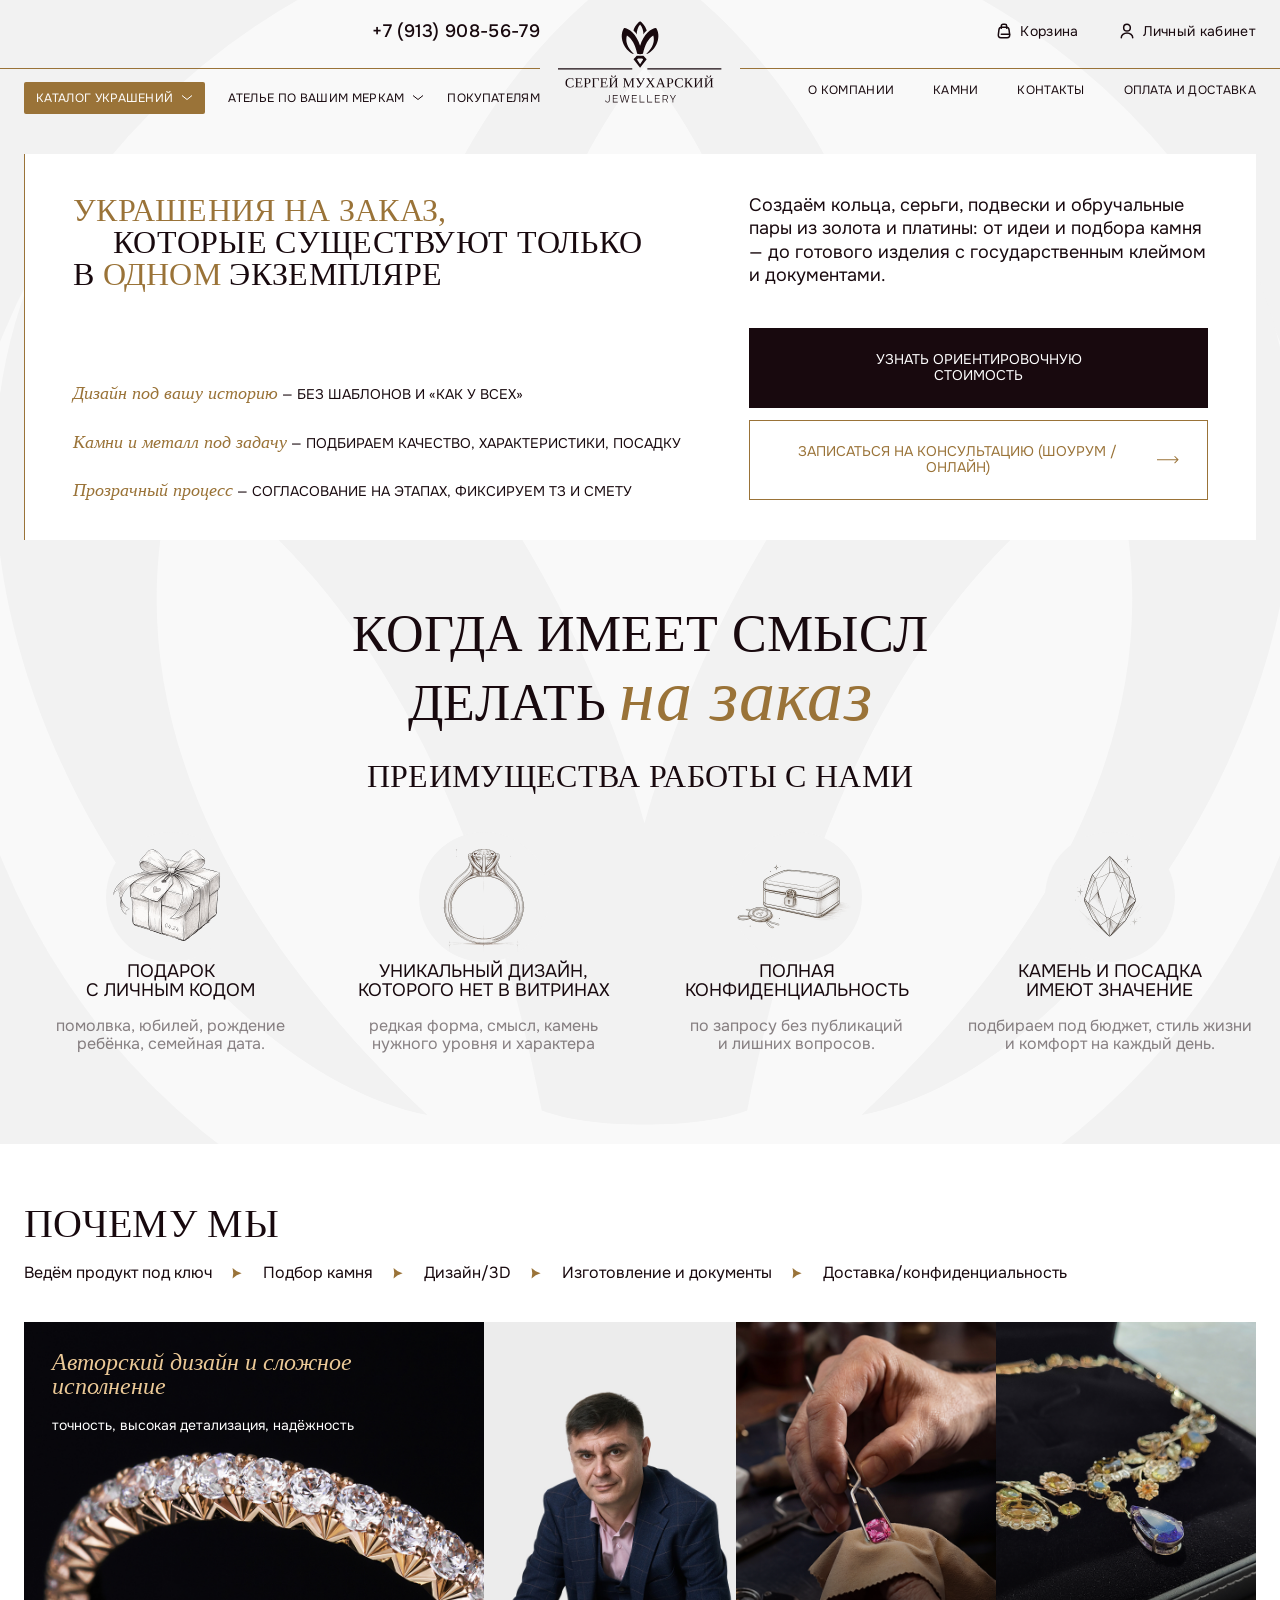
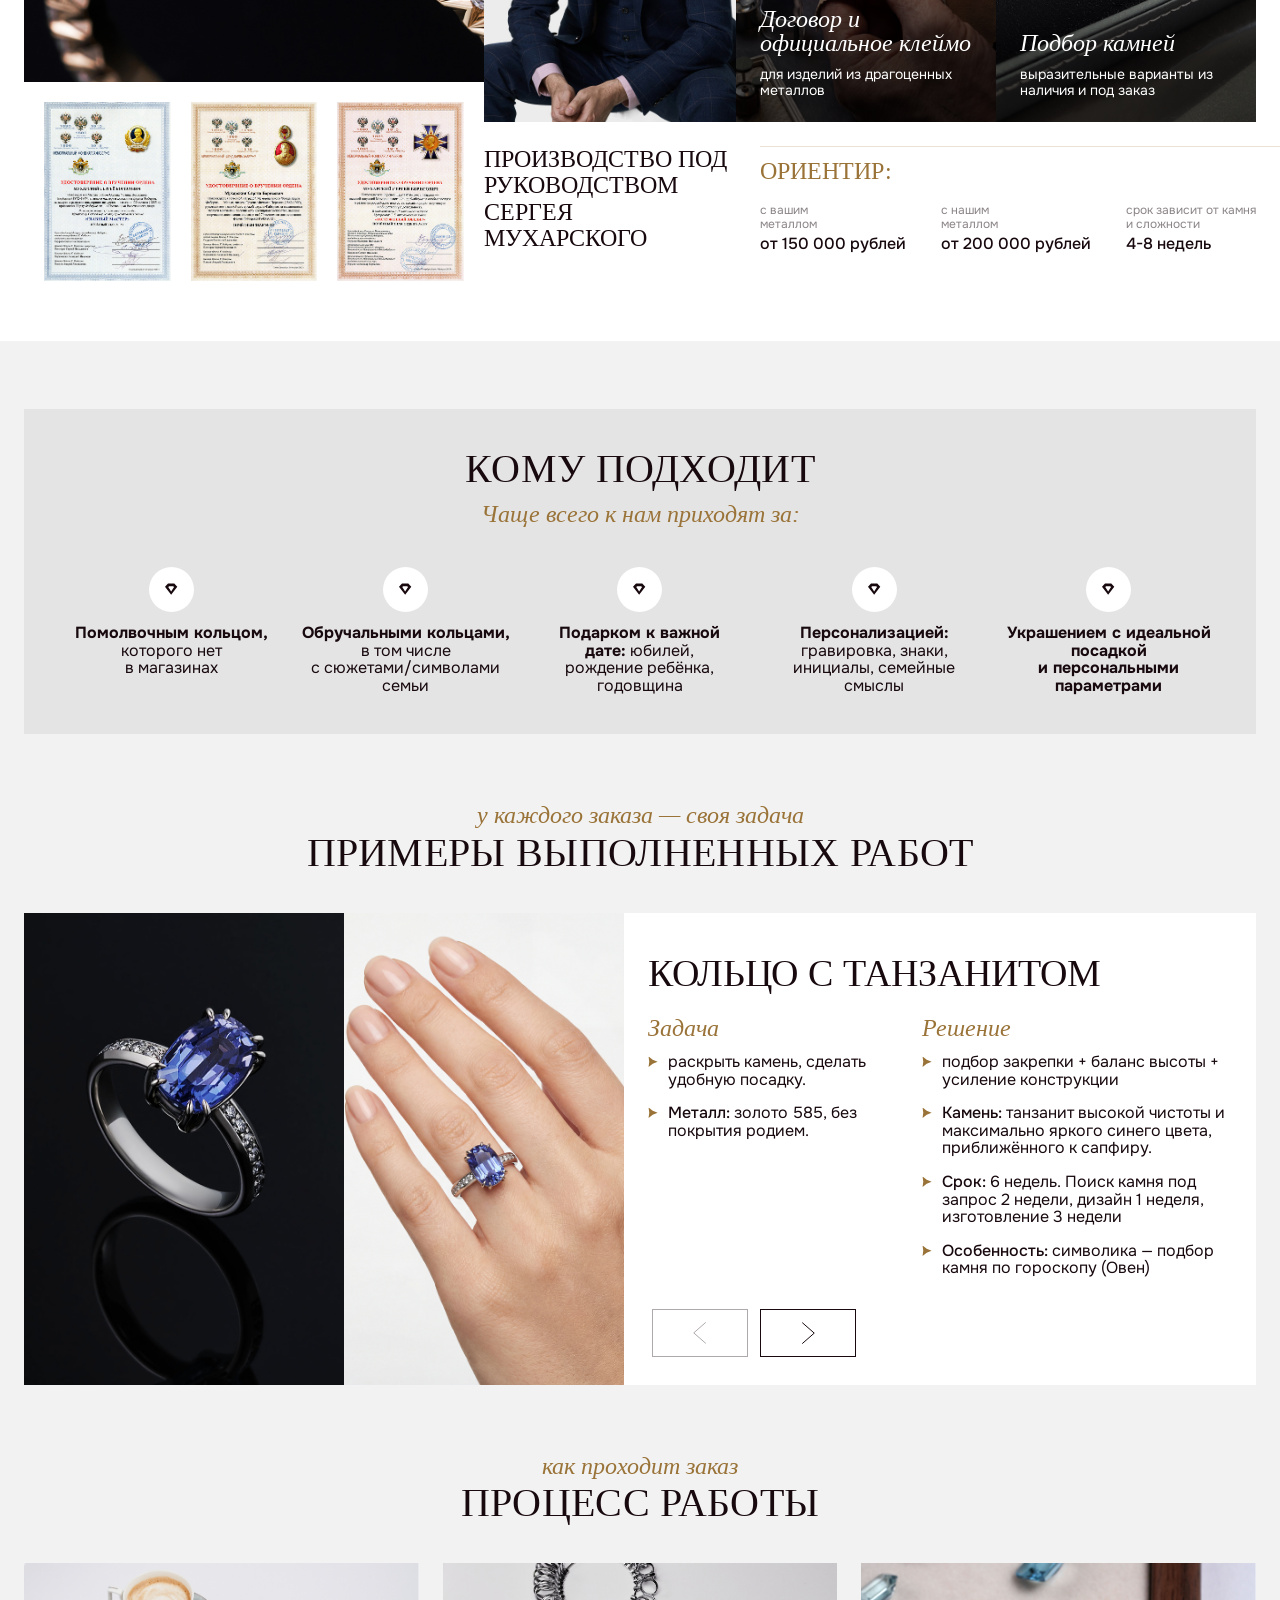
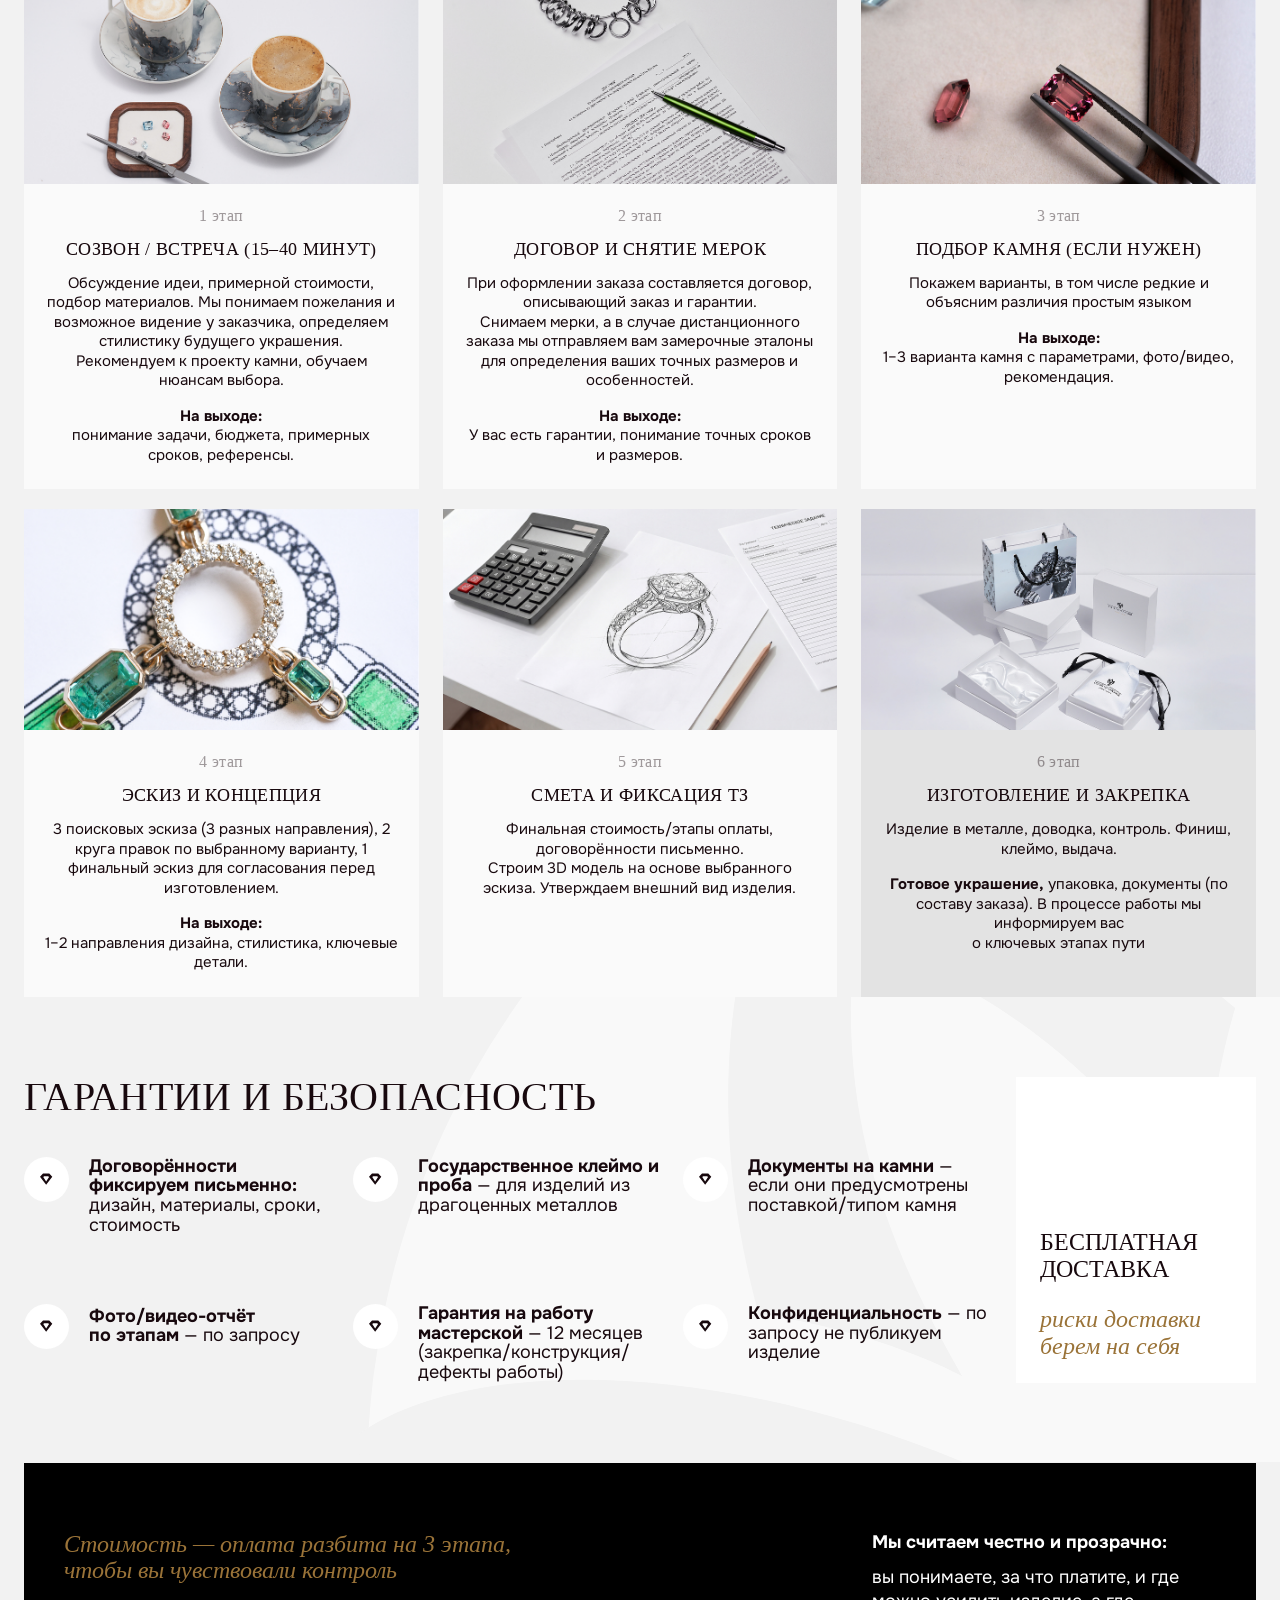
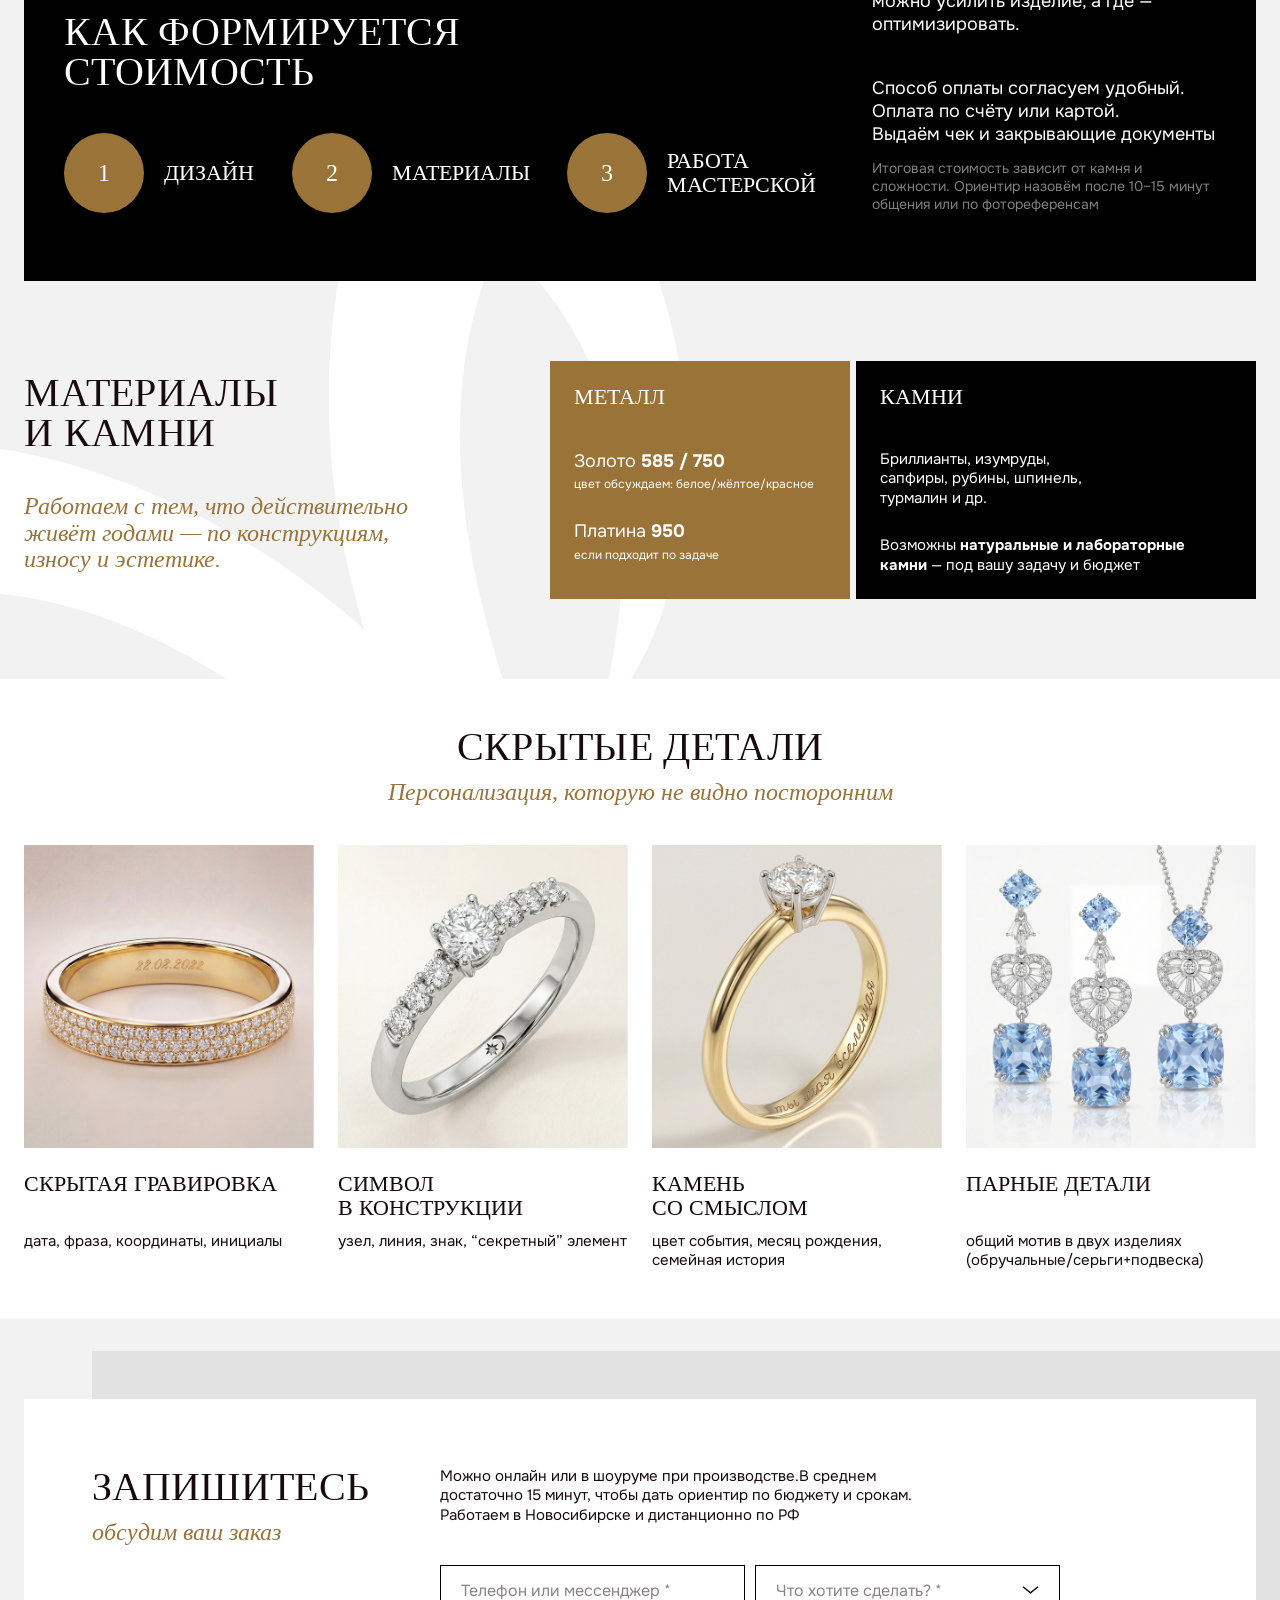
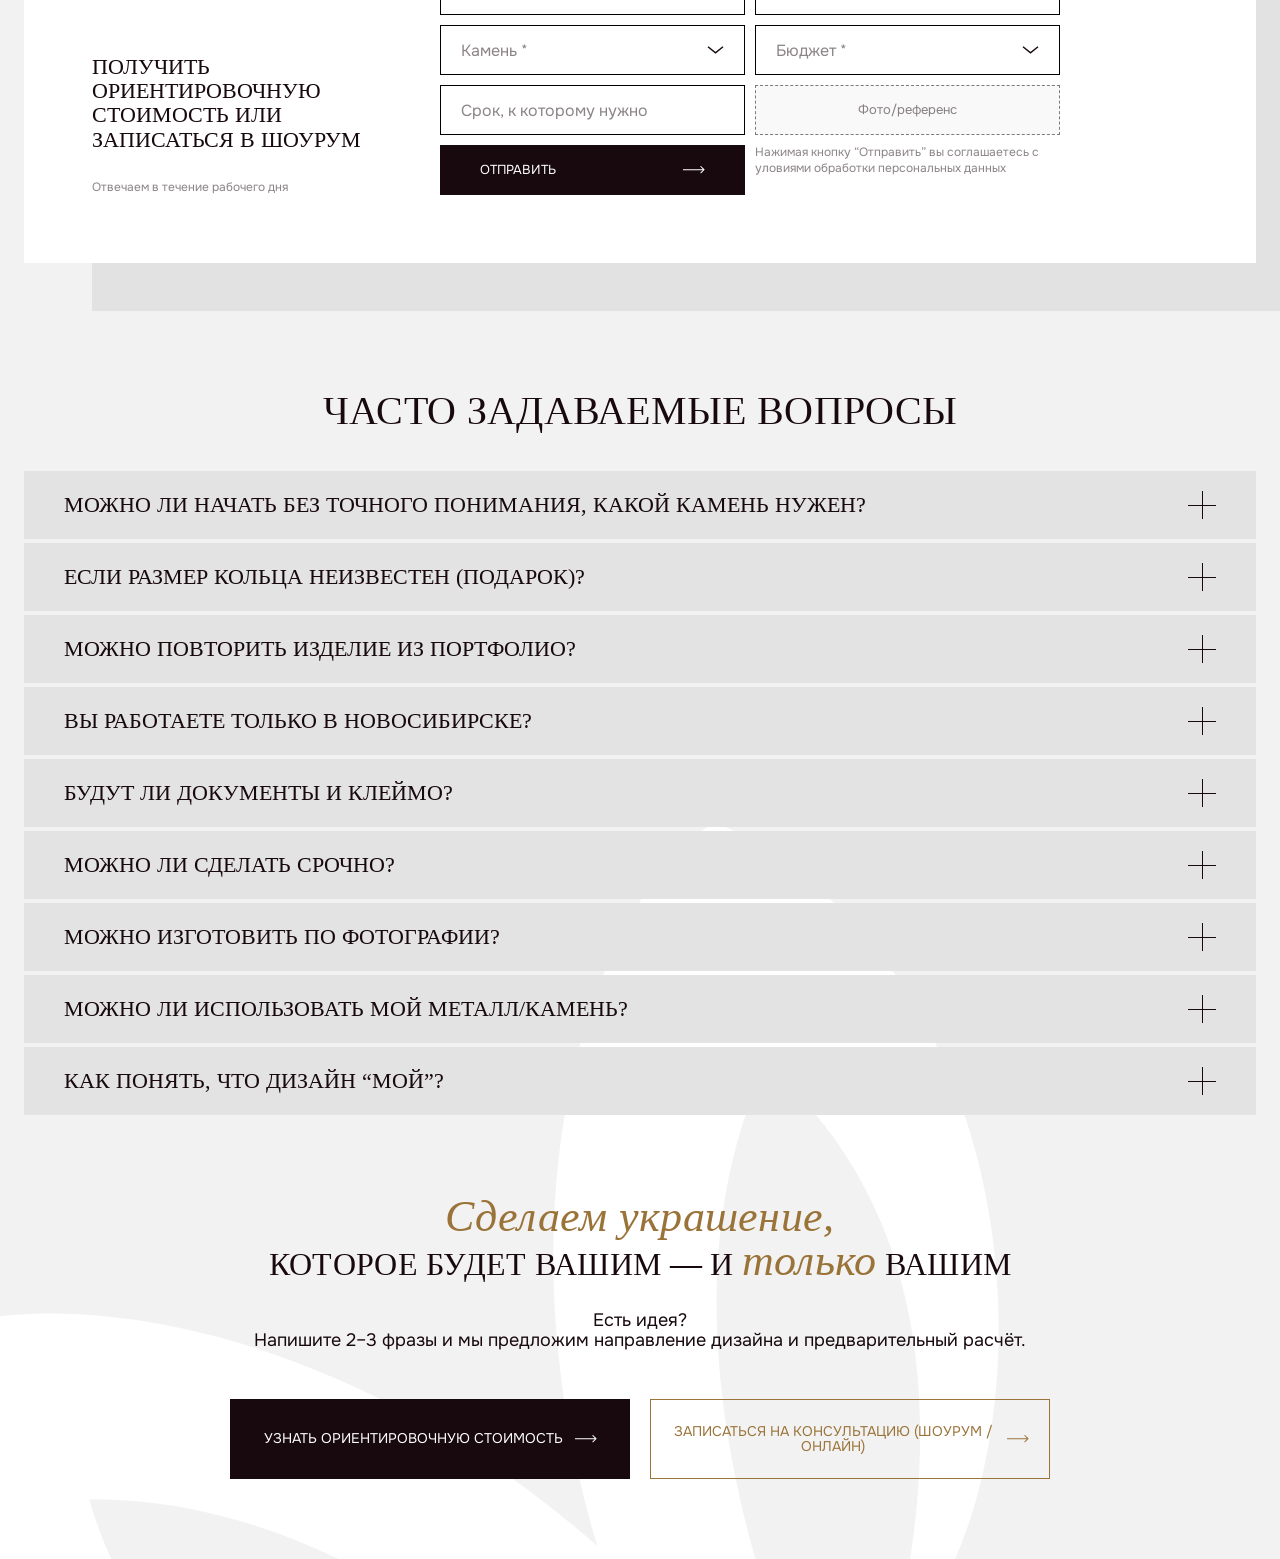
==== index.html @ 1424c270 "Initial commit" ====
<!DOCTYPE html>
<html lang="ru">
	<head>
		<meta http-equiv="Content-Type" content="text/html; charset=utf-8">

		<!-- Adapting the page for mobile devices -->
		<meta name="viewport" content="width=device-width, initial-scale=1, maximum-scale=1">

		<!-- Prohibition of phone number recognition -->
		<meta name="format-detection" content="telephone=no">
		<meta name="SKYPE_TOOLBAR" content ="SKYPE_TOOLBAR_PARSER_COMPATIBLE">

		<!-- Page title -->
		<title>Заголовок страницы</title>

		<!-- Meta description -->
		<meta name="description" content="">

		<!-- Meta Keywords -->
		<meta name="keywords" content="">

		<!-- Changing the color of the mobile browser panel -->
		<meta name="msapplication-TileColor" content="#18090E">
		<meta name="theme-color" content="#18090E">

		<!-- Connecting style files -->
		<link rel="stylesheet" href="css/reset.css">
		<link rel="stylesheet" href="css/swiper-bundle.min.css">
		<link rel="stylesheet" href="css/swiper.css">
		<link rel="stylesheet" href="css/styles.css">
		<link rel="stylesheet" href="css/fonts.css">

		<link rel="stylesheet" href="css/response_1439.css" media="print, (max-width: 1439px)">
		<link rel="stylesheet" href="css/response_1279.css" media="print, (max-width: 1279px)">
		<link rel="stylesheet" href="css/response_1023.css" media="print, (max-width: 1023px)">
		<link rel="stylesheet" href="css/response_767.css" media="print, (max-width: 767px)">
		<link rel="stylesheet" href="css/response_479.css" media="(max-width: 479px)">
	</head>

	<body>
		<div class="wrap">
			<div class="main">
				<header>
					<div class="logo">
						<img src="images/logo.svg" alt="">
					</div>


					<div class="top">
						<div class="cont">
							<div class="col">
								<div class="phone">
									<a href="tel:+7 (913) 908-56-79">+7 (913) 908-56-79</a>
								</div>
							</div>

							<div class="col">
								<div class="cart">
									<a href="/">
										<svg class="icon"><use xlink:href="images/sprite.svg#ic_cart"></use></svg>

										<span>Корзина</span>
									</a>
								</div>

								<div class="account">
									<a href="/">
										<svg class="icon"><use xlink:href="images/sprite.svg#ic_user"></use></svg>

										<span>Личный кабинет</span>
									</a>
								</div>
							</div>
						</div>
					</div>

					<div class="bottom">
						<div class="cont">
							<nav class="menu">
								<div class="col">
									<div class="item">
										<a href="/" class="mark sub_link">
											<span>Каталог украшений</span>

											<svg class="arr"><use xlink:href="images/sprite.svg#ic_arr_ver"></use></svg>
										</a>
									</div>

									<div class="item">
										<a href="/" class="sub_link">
											<span>Ателье по вашим меркам</span>

											<svg class="arr"><use xlink:href="images/sprite.svg#ic_arr_ver"></use></svg>
										</a>
									</div>

									<div class="item">
										<a href="/">
											<span>Покупателям</span>
										</a>
									</div>
								</div>

								<div class="col">
									<div class="item">
										<a href="/">
											<span>О компании</span>
										</a>
									</div>

									<div class="item">
										<a href="/">
											<span>Камни</span>
										</a>
									</div>

									<div class="item">
										<a href="/">
											<span>Контакты</span>
										</a>
									</div>

									<div class="item">
										<a href="/">
											<span>Оплата и доставка</span>
										</a>
									</div>
								</div>
							</nav>
						</div>
					</div>
				</header>


				<section class="mob_header">
					<div class="cont">
						<div class="logo">
							<img src="images/logo.svg" alt="">
						</div>

						<div class="phone">
							<a href="tel:+7 (913) 908-56-79">+7 (913) 908-56-79</a>
						</div>

						<div class="cart">
							<a href="/">
								<svg class="icon"><use xlink:href="images/sprite.svg#ic_cart"></use></svg>
							</a>
						</div>

						<div class="account">
							<a href="/">
								<svg class="icon"><use xlink:href="images/sprite.svg#ic_user"></use></svg>
							</a>
						</div>

						<button class="mob_menu_btn">
							<span></span>
						</button>
					</div>
				</section>


				<section class="first_section block s_m">
					<div class="cont">
						<div class="data">
							<div class="col">
								<div class="title">
									<span class="primary">Украшения на заказ,</span><br>
									<span>которые существуют только</span><br>
									в <span class="primary">одном</span> экземпляре
								</div>

								<div class="items">
									<div><span>Дизайн под вашу историю</span> — БЕЗ ШАБЛОНОВ И «КАК У ВСЕХ»</div>

									<div><span>Камни и металл под задачу</span> — ПОДБИРАЕМ КАЧЕСТВО, ХАРАКТЕРИСТИКИ, ПОСАДКУ</div>

									<div><span>Прозрачный процесс</span> — СОГЛАСОВАНИЕ НА ЭТАПАХ, ФИКСИРУЕМ ТЗ И СМЕТУ</div>
								</div>
							</div>

							<div class="col">
								<div class="desc">Создаём кольца, серьги, подвески и обручальные пары из золота и платины: от идеи и подбора камня — до готового изделия с государственным клеймом и документами.</div>

								<div class="btns">
									<button class="btn">УЗНАТЬ ОРИЕНТИРОВОЧНУЮ<br> СТОИМОСТЬ</button>

									<button class="btn outlined">
										<span>Записаться на консультацию (ШОУРУМ / ОНЛАЙН)</span>

										<svg class="icon"><use xlink:href="images/sprite.svg#ic_arrow_hor"></use></svg>
									</button>
								</div>
							</div>
						</div>
					</div>
				</section>


				<section class="when block">
					<div class="cont">
						<div class="block_head center">
							<div class="title big">Когда имеет смысл<br> делать <span>на заказ</span></div>

							<div class="title small">преимущества работы с нами</div>
						</div>

						<div class="grid_row">
							<div class="item">
								<picture class="image">
									<img src="images/tmp/when_image1.png" alt="" loading="lazy">
								</picture>

								<div class="name">ПОДАРОК<br> С ЛИЧНЫМ КОДОМ</div>

								<div class="desc">помолвка, юбилей, рождение ребёнка, семейная дата.</div>
							</div>

							<div class="item">
								<picture class="image">
									<img src="images/tmp/when_image2.png" alt="" loading="lazy">
								</picture>

								<div class="name">УНИКАЛЬНЫЙ ДИЗАЙН,<br> КОТОРОГО НЕТ В ВИТРИНАХ</div>

								<div class="desc">редкая форма, смысл, камень нужного уровня и характера</div>
							</div>

							<div class="item">
								<picture class="image">
									<img src="images/tmp/when_image3.png" alt="" loading="lazy">
								</picture>

								<div class="name">ПОЛНАЯ<br> КОНФИДЕНЦИАЛЬНОСТЬ</div>

								<div class="desc">по запросу без публикаций<br> и лишних вопросов.</div>
							</div>

							<div class="item">
								<picture class="image">
									<img src="images/tmp/when_image4.png" alt="" loading="lazy">
								</picture>

								<div class="name">КАМЕНЬ И ПОСАДКА<br> ИМЕЮТ ЗНАЧЕНИЕ</div>

								<div class="desc">подбираем под бюджет, стиль жизни и комфорт на каждый день.</div>
							</div>
						</div>
					</div>
				</section>


				<section class="why_we block s_m">
					<div class="cont">
						<div class="head">
							<div class="block_head">
								<div class="title">почему мы</div>
							</div>

							<div class="items">
								<div>Ведём продукт под ключ</div>

								<svg class="sep"><use xlink:href="images/sprite.svg#ic_sep_arr"></use></svg>

								<div>Подбор камня</div>

								<svg class="sep"><use xlink:href="images/sprite.svg#ic_sep_arr"></use></svg>

								<div>Дизайн/3D</div>

								<svg class="sep"><use xlink:href="images/sprite.svg#ic_sep_arr"></use></svg>

								<div>Изготовление и документы</div>

								<svg class="sep"><use xlink:href="images/sprite.svg#ic_sep_arr"></use></svg>

								<div>Доставка/конфиденциальность</div>
							</div>
						</div>

						<div class="data">
							<div class="col_left">
								<div class="design">
									<div class="title">Авторский дизайн и сложное исполнение</div>

									<div class="desc">точность, высокая детализация, надёжность</div>

									<picture class="thumb">
										<img src="images/tmp/why_we_design.jpg" alt="" loading="lazy" class="cover">
									</picture>
								</div>

								<div class="certs">
									<div class="grid_row">
										<div class="item">
											<picture class="thumb">
												<img src="images/tmp/cert_thumb1.jpg" alt="" loading="lazy">
											</picture>
										</div>

										<div class="item">
											<picture class="thumb">
												<img src="images/tmp/cert_thumb2.jpg" alt="" loading="lazy">
											</picture>
										</div>

										<div class="item">
											<picture class="thumb">
												<img src="images/tmp/cert_thumb3.jpg" alt="" loading="lazy">
											</picture>
										</div>
									</div>
								</div>
							</div>

							<div class="boss">
								<picture class="image">
									<img src="images/tmp/boss_photo.jpg" alt="" loading="lazy">
								</picture>

								<div class="desc">Производство под руководством Сергея Мухарского</div>
							</div>

							<div class="col_right">
								<div class="banners">
									<div class="banner">
										<div class="name">Договор и<br> официальное клеймо</div>

										<div class="desc">для изделий из драгоценных металлов</div>

										<picture class="image">
											<img src="images/tmp/why_we_banner_img1.jpg" alt="" loading="lazy" class="cover">
										</picture>
									</div>

									<div class="banner">
										<div class="name">Подбор камней</div>

										<div class="desc">выразительные варианты из наличия и под заказ</div>

										<picture class="image">
											<img src="images/tmp/why_we_banner_img2.jpg" alt="" loading="lazy" class="cover">
										</picture>
									</div>
								</div>

								<div class="landmark">
									<div class="title">ориентир:</div>

									<div class="items">
										<div>
											<div class="label">с вашим<br> металлом</div>

											<div class="val">от 150 000 рублей</div>
										</div>

										<div>
											<div class="label">с нашим<br> металлом</div>

											<div class="val">от 200 000 рублей</div>
										</div>

										<div>
											<div class="label">срок зависит от камня<br> и сложности</div>

											<div class="val">4-8 недель</div>
										</div>
									</div>
								</div>
							</div>
						</div>
					</div>
				</section>


				<section class="for_whom block s_m">
					<div class="cont">
						<div class="data">
							<div class="block_head center">
								<div class="title">кому подходит</div>

								<div class="desc">Чаще всего к нам приходят за:</div>
							</div>

							<div class="grid_row">
								<div class="item">
									<div class="icon">
										<svg><use xlink:href="images/sprite.svg#ic_diamond"></use></svg>
									</div>

									<div><b>Помолвочным кольцом,</b> которого нет<br> в магазинах</div>
								</div>

								<div class="item">
									<div class="icon">
										<svg><use xlink:href="images/sprite.svg#ic_diamond"></use></svg>
									</div>

									<div><b>Обручальными кольцами,</b><br> в том числе<br> с сюжетами/символами семьи</div>
								</div>

								<div class="item">
									<div class="icon">
										<svg><use xlink:href="images/sprite.svg#ic_diamond"></use></svg>
									</div>

									<div><b>Подарком к важной<br> дате:</b> юбилей,<br> рождение ребёнка, годовщина</div>
								</div>

								<div class="item">
									<div class="icon">
										<svg><use xlink:href="images/sprite.svg#ic_diamond"></use></svg>
									</div>

									<div><b>Персонализацией:</b><br> гравировка, знаки, инициалы, семейные смыслы</div>
								</div>

								<div class="item">
									<div class="icon">
										<svg><use xlink:href="images/sprite.svg#ic_diamond"></use></svg>
									</div>

									<div><b>Украшением с идеальной посадкой<br> и персональными параметрами</b></div>
								</div>
							</div>
						</div>
					</div>
				</section>


				<section class="cases block s_m">
					<div class="cont">
						<div class="block_head center">
							<div class="desc">у каждого заказа — своя задача</div>

							<div class="title">примеры выполненных работ</div>
						</div>

						<div class="swiper">
							<div class="swiper-wrapper">
								<div class="swiper-slide">
									<div class="case">
										<div class="images">
											<picture class="image b_w">
												<img src="images/tmp/cases_image1.jpg" alt="" loading="lazy" class="cover">
											</picture>

											<picture class="image">
												<img src="images/tmp/cases_image2.jpg" alt="" loading="lazy" class="cover">
											</picture>
										</div>

										<div class="data">
											<div class="name">Кольцо с танзанитом</div>

											<div class="info">
												<div class="task">
													<div class="title">Задача</div>

													<div class="items">
														<div>
															<svg class="icon"><use xlink:href="images/sprite.svg#ic_sep_arr"></use></svg>

															<span>раскрыть камень, сделать удобную посадку.</span>
														</div>

														<div>
															<svg class="icon"><use xlink:href="images/sprite.svg#ic_sep_arr"></use></svg>

															<span><b>Металл:</b> золото 585, без покрытия родием.</span>
														</div>
													</div>
												</div>

												<div class="solution">
													<div class="title">Решение</div>

													<div class="items">
														<div>
															<svg class="icon"><use xlink:href="images/sprite.svg#ic_sep_arr"></use></svg>

															<span>подбор закрепки + баланс высоты + усиление конструкции</span>
														</div>

														<div>
															<svg class="icon"><use xlink:href="images/sprite.svg#ic_sep_arr"></use></svg>

															<span><b>Камень:</b> танзанит высокой чистоты и максимально яркого синего цвета, приближённого к сапфиру.</span>
														</div>

														<div>
															<svg class="icon"><use xlink:href="images/sprite.svg#ic_sep_arr"></use></svg>

															<span><b>Срок:</b> 6 недель. Поиск камня под запрос 2 недели, дизайн 1 неделя, изготовление 3 недели</span>
														</div>

														<div>
															<svg class="icon"><use xlink:href="images/sprite.svg#ic_sep_arr"></use></svg>

															<span><b>Особенность:</b> символика — подбор камня по гороскопу (Овен)</span>
														</div>
													</div>
												</div>
											</div>
										</div>
									</div>
								</div>

								<div class="swiper-slide">
									<div class="case">
										<div class="images">
											<picture class="image b_w">
												<img src="images/tmp/cases_image1.jpg" alt="" loading="lazy" class="cover">
											</picture>

											<picture class="image">
												<img src="images/tmp/cases_image2.jpg" alt="" loading="lazy" class="cover">
											</picture>
										</div>

										<div class="data">
											<div class="name">Кольцо с танзанитом</div>

											<div class="info">
												<div class="task">
													<div class="title">Задача</div>

													<div class="items">
														<div>
															<svg class="icon"><use xlink:href="images/sprite.svg#ic_sep_arr"></use></svg>

															<span>раскрыть камень, сделать удобную посадку.</span>
														</div>

														<div>
															<svg class="icon"><use xlink:href="images/sprite.svg#ic_sep_arr"></use></svg>

															<span><b>Металл:</b> золото 585, без покрытия родием.</span>
														</div>
													</div>
												</div>

												<div class="solution">
													<div class="title">Решение</div>

													<div class="items">
														<div>
															<svg class="icon"><use xlink:href="images/sprite.svg#ic_sep_arr"></use></svg>

															<span>подбор закрепки + баланс высоты + усиление конструкции</span>
														</div>

														<div>
															<svg class="icon"><use xlink:href="images/sprite.svg#ic_sep_arr"></use></svg>

															<span><b>Камень:</b> танзанит высокой чистоты и максимально яркого синего цвета, приближённого к сапфиру.</span>
														</div>

														<div>
															<svg class="icon"><use xlink:href="images/sprite.svg#ic_sep_arr"></use></svg>

															<span><b>Срок:</b> 6 недель. Поиск камня под запрос 2 недели, дизайн 1 неделя, изготовление 3 недели</span>
														</div>

														<div>
															<svg class="icon"><use xlink:href="images/sprite.svg#ic_sep_arr"></use></svg>

															<span><b>Особенность:</b> символика — подбор камня по гороскопу (Овен)</span>
														</div>
													</div>
												</div>
											</div>
										</div>
									</div>
								</div>

								<div class="swiper-slide">
									<div class="case">
										<div class="images">
											<picture class="image b_w">
												<img src="images/tmp/cases_image1.jpg" alt="" loading="lazy" class="cover">
											</picture>

											<picture class="image">
												<img src="images/tmp/cases_image2.jpg" alt="" loading="lazy" class="cover">
											</picture>
										</div>

										<div class="data">
											<div class="name">Кольцо с танзанитом</div>

											<div class="info">
												<div class="task">
													<div class="title">Задача</div>

													<div class="items">
														<div>
															<svg class="icon"><use xlink:href="images/sprite.svg#ic_sep_arr"></use></svg>

															<span>раскрыть камень, сделать удобную посадку.</span>
														</div>

														<div>
															<svg class="icon"><use xlink:href="images/sprite.svg#ic_sep_arr"></use></svg>

															<span><b>Металл:</b> золото 585, без покрытия родием.</span>
														</div>
													</div>
												</div>

												<div class="solution">
													<div class="title">Решение</div>

													<div class="items">
														<div>
															<svg class="icon"><use xlink:href="images/sprite.svg#ic_sep_arr"></use></svg>

															<span>подбор закрепки + баланс высоты + усиление конструкции</span>
														</div>

														<div>
															<svg class="icon"><use xlink:href="images/sprite.svg#ic_sep_arr"></use></svg>

															<span><b>Камень:</b> танзанит высокой чистоты и максимально яркого синего цвета, приближённого к сапфиру.</span>
														</div>

														<div>
															<svg class="icon"><use xlink:href="images/sprite.svg#ic_sep_arr"></use></svg>

															<span><b>Срок:</b> 6 недель. Поиск камня под запрос 2 недели, дизайн 1 неделя, изготовление 3 недели</span>
														</div>

														<div>
															<svg class="icon"><use xlink:href="images/sprite.svg#ic_sep_arr"></use></svg>

															<span><b>Особенность:</b> символика — подбор камня по гороскопу (Овен)</span>
														</div>
													</div>
												</div>
											</div>
										</div>
									</div>
								</div>
							</div>

							<button class="swiper-button-prev">
								<svg class="icon"><use xlink:href="images/sprite.svg#ic_arr_hor"></use></svg>
							</button>

							<button class="swiper-button-next">
								<svg class="icon"><use xlink:href="images/sprite.svg#ic_arr_hor"></use></svg>
							</button>
						</div>
					</div>
				</section>


				<section class="steps block">
					<div class="cont">
						<div class="block_head center">
							<div class="desc">как проходит заказ</div>

							<div class="title">процесс работы</div>
						</div>

						<div class="grid_row">
							<div class="item">
								<picture class="thumb">
									<img src="images/tmp/steps_thumb1.jpg" alt="" loading="lazy" class="cover">
								</picture>

								<div class="info">
									<div class="number"><span></span> этап</div>

									<div class="name">Созвон / встреча (15–40 минут)</div>

									<div class="desc">
										<p>Обсуждение идеи, примерной стоимости, подбор материалов. Мы понимаем пожелания и возможное видение у заказчика, определяем стилистику будущего украшения.<br> Рекомендуем к проекту камни, обучаем нюансам выбора.</p>

										<p><b>На выходе:</b><br> понимание задачи, бюджета, примерных сроков, референсы.</p>
									</div>
								</div>
							</div>

							<div class="item">
								<picture class="thumb">
									<img src="images/tmp/steps_thumb2.jpg" alt="" loading="lazy" class="cover">
								</picture>

								<div class="info">
									<div class="number"><span></span> этап</div>

									<div class="name">Договор и снятие мерок</div>

									<div class="desc">
										<p>При оформлении заказа составляется договор, описывающий заказ и гарантии.<br> Снимаем мерки, а в случае дистанционного заказа мы отправляем вам замерочные эталоны для определения ваших точных размеров и особенностей.</p>

										<p><b>На выходе:</b><br> У вас есть гарантии, понимание точных сроков и размеров.</p>
									</div>
								</div>
							</div>

							<div class="item">
								<picture class="thumb">
									<img src="images/tmp/steps_thumb3.jpg" alt="" loading="lazy" class="cover">
								</picture>

								<div class="info">
									<div class="number"><span></span> этап</div>

									<div class="name">Подбор камня (если нужен)</div>

									<div class="desc">
										<p>Покажем варианты, в том числе редкие и объясним различия простым языком</p>

										<p><b>На выходе:</b><br> 1–3 варианта камня с параметрами, фото/видео, рекомендация.</p>
									</div>
								</div>
							</div>

							<div class="item">
								<picture class="thumb">
									<img src="images/tmp/steps_thumb4.jpg" alt="" loading="lazy" class="cover">
								</picture>

								<div class="info">
									<div class="number"><span></span> этап</div>

									<div class="name">Эскиз и концепция</div>

									<div class="desc">
										<p>3 поисковых эскиза (3 разных направления), 2 круга правок по выбранному варианту, 1 финальный эскиз для согласования перед изготовлением.</p>

										<p><b>На выходе:</b><br> 1–2 направления дизайна, стилистика, ключевые детали.</p>
									</div>
								</div>
							</div>

							<div class="item">
								<picture class="thumb">
									<img src="images/tmp/steps_thumb5.jpg" alt="" loading="lazy" class="cover">
								</picture>

								<div class="info">
									<div class="number"><span></span> этап</div>

									<div class="name">Смета и фиксация ТЗ</div>

									<div class="desc">
										<p>Финальная стоимость/этапы оплаты, договорённости письменно.<br> Строим 3D модель на основе выбранного эскиза. Утверждаем внешний вид изделия.</p>
									</div>
								</div>
							</div>

							<div class="item">
								<picture class="thumb">
									<img src="images/tmp/steps_thumb6.jpg" alt="" loading="lazy" class="cover">
								</picture>

								<div class="info">
									<div class="number"><span></span> этап</div>

									<div class="name">Изготовление и закрепка</div>

									<div class="desc">
										<p>Изделие в металле, доводка, контроль. Финиш, клеймо, выдача.</p>

										<p><b>Готовое украшение,</b> упаковка, документы (по составу заказа). В процессе работы мы информируем вас<br> о ключевых этапах пути</p>
									</div>
								</div>
							</div>
						</div>
					</div>
				</section>


				<section class="guarantees block">
					<div class="cont">
						<div class="data">
							<div class="block_head">
								<div class="title">гарантии и безопасность</div>
							</div>

							<div class="grid_row">
								<div class="item">
									<div class="icon">
										<svg><use xlink:href="images/sprite.svg#ic_diamond"></use></svg>
									</div>

									<span><b>Договорённости фиксируем письменно:</b> дизайн, материалы, сроки, стоимость</span>
								</div>

								<div class="item">
									<div class="icon">
										<svg><use xlink:href="images/sprite.svg#ic_diamond"></use></svg>
									</div>

									<span><b>Государственное клеймо и проба</b> — для изделий из драгоценных металлов</span>
								</div>

								<div class="item">
									<div class="icon">
										<svg><use xlink:href="images/sprite.svg#ic_diamond"></use></svg>
									</div>

									<span><b>Документы на камни</b> — если они предусмотрены поставкой/типом камня</span>
								</div>

								<div class="item">
									<div class="icon">
										<svg><use xlink:href="images/sprite.svg#ic_diamond"></use></svg>
									</div>

									<span><b>Фото/видео-отчёт<br> по этапам</b> — по запросу</span>
								</div>

								<div class="item">
									<div class="icon">
										<svg><use xlink:href="images/sprite.svg#ic_diamond"></use></svg>
									</div>

									<span><b>Гарантия на работу мастерской</b> — 12 месяцев (закрепка/конструкция/дефекты работы)</span>
								</div>

								<div class="item">
									<div class="icon">
										<svg><use xlink:href="images/sprite.svg#ic_diamond"></use></svg>
									</div>

									<span><b>Конфиденциальность</b> — по запросу не публикуем изделие</span>
								</div>
							</div>
						</div>

						<div class="delivery">
							<div class="title">бесплатная доставка</div>

							<div class="desc">риски доставки берем на себя</div>
						</div>
					</div>

					<picture class="bg">
						<img src="images/bg_guarantees.svg" alt="" loading="lazy">
					</picture>
				</section>


				<section class="payment block">
					<div class="cont">
						<div class="data">
							<div class="col_main">
								<div class="block_head">
									<div class="desc big">Стоимость — оплата разбита на 3 этапа, чтобы вы чувствовали контроль</div>

									<div class="title">как формируется стоимость</div>
								</div>

								<div class="items">
									<div>
										<span class="number"></span>
										<span>дизайн</span>
									</div>

									<div>
										<span class="number"></span>
										<span>Материалы</span>
									</div>

									<div>
										<span class="number"></span>
										<span>работа<br> мастерской</span>
									</div>
								</div>
							</div>

							<div class="col_right">
								<div class="desc"><b>Мы считаем честно и прозрачно:</b> вы понимаете, за что платите, и где можно усилить изделие, а где — оптимизировать.</div>

								<div class="desc">
									<p>Способ оплаты согласуем удобный.<br> Оплата по счёту или картой.<br> Выдаём чек и закрывающие документы</p>

									<p><small>Итоговая стоимость зависит от камня и сложности. Ориентир назовём после 10–15 минут общения или по фотореференсам</small></p>
								</div>
							</div>
						</div>
					</div>
				</section>


				<section class="materials block">
					<div class="cont">
						<div class="block_head">
							<div class="title">Материалы<br> и камни</div>

							<div class="desc big">Работаем с тем, что действительно живёт годами — по конструкциям, износу и эстетике.</div>
						</div>

						<div class="data">
							<div class="material">
								<div class="title">Металл</div>

								<div class="metal">
									<div class="name">Золото <b>585 / 750</b></div>

									<div class="exp">цвет обсуждаем: белое/жёлтое/красное</div>
								</div>

								<div class="metal">
									<div class="name">Платина <b>950</b></div>

									<div class="exp">если подходит по задаче</div>
								</div>
							</div>

							<div class="material dark">
								<div class="title">камни</div>

								<div class="desc s_w">Бриллианты, изумруды, сапфиры, рубины, шпинель, турмалин и др.</div>

								<div class="desc">Возможны <b>натуральные и лабораторные камни</b> — под вашу задачу и бюджет</div>
							</div>
						</div>
					</div>

					<picture class="bg">
						<img src="images/bg_logo.svg" alt="" loading="lazy">
					</picture>
				</section>


				<section class="hidden_details">
					<div class="cont">
						<div class="block_head center">
							<div class="title">Скрытые детали</div>

							<div class="desc big">Персонализация, которую не видно посторонним</div>
						</div>

						<div class="grid_row">
							<div class="item">
								<picture class="thumb">
									<img src="images/tmp/hidden_details_thumb1.jpg" alt="" loading="lazy" class="cover">
								</picture>

								<div class="name">Скрытая гравировка</div>

								<div class="desc">дата, фраза, координаты, инициалы</div>
							</div>

							<div class="item">
								<picture class="thumb">
									<img src="images/tmp/hidden_details_thumb2.jpg" alt="" loading="lazy" class="cover">
								</picture>

								<div class="name">Символ<br> в конструкции</div>

								<div class="desc">узел, линия, знак, “секретный” элемент</div>
							</div>

							<div class="item">
								<picture class="thumb">
									<img src="images/tmp/hidden_details_thumb3.jpg" alt="" loading="lazy" class="cover">
								</picture>

								<div class="name">Камень<br> со смыслом</div>

								<div class="desc">цвет события, месяц рождения, семейная история </div>
							</div>

							<div class="item">
								<picture class="thumb">
									<img src="images/tmp/hidden_details_thumb4.jpg" alt="" loading="lazy" class="cover">
								</picture>

								<div class="name">Парные детали</div>

								<div class="desc">общий мотив в двух изделиях (обручальные/серьги+подвеска)</div>
							</div>
						</div>
					</div>
				</section>


				<section class="order block">
					<div class="cont">
						<div class="data">
							<div class="col_left">
								<div class="block_head">
									<div class="title">запишитесь</div>

									<div class="desc big">обсудим ваш заказ</div>
								</div>

								<div class="sub_title">Получить ориентировочную стоимость или записаться в шоурум</div>

								<div class="exp">Отвечаем в течение рабочего дня</div>
							</div>

							<div class="col_main">
								<div class="desc">Можно онлайн или в шоуруме при производстве.В среднем достаточно 15 минут, чтобы дать ориентир по бюджету и срокам. Работаем в Новосибирске и дистанционно по РФ</div>

								<form action="" class="form">
									<div class="columns">
										<div class="line">
											<div class="field">
												<input type="text" name="" value="" class="input" placeholder="Телефон или мессенджер *">
											</div>
										</div>

										<div class="line">
											<div class="field">
												<select name="" data-placeholder="Что хотите сделать? *">
													<option value="1">Вариант 1</option>
													<option value="2">Вариант 2</option>
													<option value="3">Вариант 3</option>
												</select>

												<svg class="arr"><use xlink:href="images/sprite.svg#ic_arr_ver"></use></svg>
											</div>
										</div>

										<div class="line">
											<div class="field">
												<select name="" data-placeholder="Камень *">
													<option value="1">Вариант 1</option>
													<option value="2">Вариант 2</option>
													<option value="3">Вариант 3</option>
												</select>

												<svg class="arr"><use xlink:href="images/sprite.svg#ic_arr_ver"></use></svg>
											</div>
										</div>

										<div class="line">
											<div class="field">
												<select name="" data-placeholder="Бюджет *">
													<option value="1">Вариант 1</option>
													<option value="2">Вариант 2</option>
													<option value="3">Вариант 3</option>
												</select>

												<svg class="arr"><use xlink:href="images/sprite.svg#ic_arr_ver"></use></svg>
											</div>
										</div>

										<div class="line">
											<div class="field">
												<input type="text" name="" value="" class="input" placeholder="Срок, к которому нужно">
											</div>
										</div>

										<div class="line file">
											<div class="field">
												<label>
													<input type="file" name="photo">
													<div><span>Фото/референс</span></div>
												</label>
											</div>
										</div>

										<div class="submit">
											<button type="submit" class="submit_btn">
												<span>Отправить</span>

												<svg class="icon"><use xlink:href="images/sprite.svg#ic_arrow_hor"></use></svg>
											</button>
										</div>

										<div class="agree">Нажимая кнопку “Отправить” вы соглашаетесь с уловиями обработки персональных данных</div>
									</div>
								</form>
							</div>
						</div>
					</div>
				</section>


				<section class="FAQ block">
					<div class="cont">
						<div class="block_head center">
							<div class="title">Часто задаваемые вопросы</div>
						</div>

						<div class="accordion">
							<div class="accordion_item">
								<div class="head">
									<div class="title">Можно ли начать без точного понимания, какой камень нужен?</div>

									<div class="icon"></div>
								</div>

								<div class="data">
									<p>Да: государственное клеймо для изделий из драгоценных металлов. Документы на камни — если предусмотрены поставкой.</p>
								</div>
							</div>

							<div class="accordion_item">
								<div class="head">
									<div class="title">Если размер кольца неизвестен (подарок)?</div>

									<div class="icon"></div>
								</div>

								<div class="data">
									<p>Да: государственное клеймо для изделий из драгоценных металлов. Документы на камни — если предусмотрены поставкой.</p>
								</div>
							</div>

							<div class="accordion_item">
								<div class="head">
									<div class="title">Можно повторить изделие из портфолио?</div>

									<div class="icon"></div>
								</div>

								<div class="data">
									<p>Да: государственное клеймо для изделий из драгоценных металлов. Документы на камни — если предусмотрены поставкой.</p>
								</div>
							</div>

							<div class="accordion_item">
								<div class="head">
									<div class="title">Вы работаете только в Новосибирске?</div>

									<div class="icon"></div>
								</div>

								<div class="data">
									<p>Да: государственное клеймо для изделий из драгоценных металлов. Документы на камни — если предусмотрены поставкой.</p>
								</div>
							</div>

							<div class="accordion_item">
								<div class="head">
									<div class="title">Будут ли документы и клеймо?</div>

									<div class="icon"></div>
								</div>

								<div class="data">
									<p>Да: государственное клеймо для изделий из драгоценных металлов. Документы на камни — если предусмотрены поставкой.</p>
								</div>
							</div>

							<div class="accordion_item">
								<div class="head">
									<div class="title">Можно ли сделать срочно?</div>

									<div class="icon"></div>
								</div>

								<div class="data">
									<p>Да: государственное клеймо для изделий из драгоценных металлов. Документы на камни — если предусмотрены поставкой.</p>
								</div>
							</div>

							<div class="accordion_item">
								<div class="head">
									<div class="title">Можно изготовить по фотографии?</div>

									<div class="icon"></div>
								</div>

								<div class="data">
									<p>Да: государственное клеймо для изделий из драгоценных металлов. Документы на камни — если предусмотрены поставкой.</p>
								</div>
							</div>

							<div class="accordion_item">
								<div class="head">
									<div class="title">Можно ли использовать мой металл/камень?</div>

									<div class="icon"></div>
								</div>

								<div class="data">
									<p>Да: государственное клеймо для изделий из драгоценных металлов. Документы на камни — если предусмотрены поставкой.</p>
								</div>
							</div>

							<div class="accordion_item">
								<div class="head">
									<div class="title">Как понять, что дизайн “мой”?</div>

									<div class="icon"></div>
								</div>

								<div class="data">
									<p>Да: государственное клеймо для изделий из драгоценных металлов. Документы на камни — если предусмотрены поставкой.</p>
								</div>
							</div>
						</div>
					</div>
				</section>


				<section class="lets_make block">
					<div class="cont">
						<div class="title">
							<span>Сделаем украшение,</span><br>
							которое будет вашим — и <span>только</span> вашим
						</div>

						<div class="desc">Есть идея?<br> Напишите 2–3 фразы и мы предложим направление дизайна и предварительный расчёт.</div>

						<div class="btns">
							<button class="btn">
								<span>УЗНАТЬ ОРИЕНТИРОВОЧНУЮ СТОИМОСТЬ</span>

								<svg class="icon"><use xlink:href="images/sprite.svg#ic_arrow_hor"></use></svg>
							</button>

							<button class="btn outlined">
								<span>Записаться на консультацию (ШОУРУМ / ОНЛАЙН)</span>

								<svg class="icon"><use xlink:href="images/sprite.svg#ic_arrow_hor"></use></svg>
							</button>
						</div>
					</div>

					<picture class="bg">
						<img src="images/bg_logo.svg" alt="" loading="lazy">
					</picture>
				</section>
			</div>


			<picture class="main_bg">
				<img src="images/main_bg.svg" alt="" loading="lazy">
			</picture>
		</div>


		<!-- Connecting javascript files -->
		<script src="js/jquery-3.7.1.min.js"></script>
		<script src="js/functions.js"></script>
		<script src="js/swiper-bundle.min.js"></script>
		<script src="js/imask.js"></script>
		<script src="js/nice-select2.js"></script>
		<script src="js/scripts.js"></script>
	</body>
</html>
---- css/styles.css ----
/*-------------------
    Global styles
-------------------*/
:root
{
    --bg: #f2f2f2;
    --bg_grey: #ccc;
    --bg_black: #000;
    --cont_padding: 30px;
    --cont_padding_double: calc(var(--cont_padding) * 2);
    --cont_padding_half: calc(var(--cont_padding) * .5);
    --content_width: 1380px;
    --scroll_width: 17px;
    --custom_scroll_width: 10px;
    --custom_scroll_height: 10px;
    --custom_scroll_border_radius: 0;
    --primary_color: #9a7338;
    --primary_color_soft: #eac896;
    --dark_color: #18090e;
    --light_color: #fff;
    --grey_color: rgba(24, 9, 14, .5);
    --font_size_xl: 20px;
    --font_size_l: 18px;
    --font_size: 16px;
    --font_size_s: 14px;
    --font_size_xs: 12px;
    --font_size_title_l: 63px;
    --font_size_title: 40px;
    --font_size_title_s: 32px;
    --font_size_title_xs: 24px;
    --font_family: 'Onest', 'Arial', sans-serif;
    --font_family2: 'Liberation Serif', 'Arial', sans-serif;
    --block_head_offset: 40px;
    --block_padding_xl: 48px;
    --block_padding_l: 40px;
    --block_padding: 32px;
    --block_padding_s: 24px;
    --outside_gap: 80px;
    --outside_gap_s: 68px;
    --inner_gap_l: 28px;
    --inner_gap_m: 24px;
    --inner_gap: 20px;
    --inner_gap_s: 12px;
    --inner_gap_xs: 8px;
    --zero_px: calc(0 * 1px);
}


::selection
{
    color: var(--light_color);
    background: var(--primary_color);
}

::-moz-selection
{
    color: var(--light_color);
    background: var(--primary_color);
}



html
{
    height: 100%;
    min-height: -moz-available;
    min-height: -webkit-fill-available;
    min-height:         fill-available;
}


html.custom_scroll ::-webkit-scrollbar
{
    width: var(--custom_scroll_width);
    height: var(--custom_scroll_height);

    border-radius: var(--custom_scroll_border_radius);
    background-color: var(--bg);
}


html.custom_scroll ::-webkit-scrollbar-thumb
{
    border-radius: var(--custom_scroll_border_radius);
    background-color: var(--primary_color);
}


body
{
    height: 100%;
    min-height: -moz-available;
    min-height: -webkit-fill-available;
    min-height:         fill-available;

    font-family: var(--font_family);
    font-size: var(--font_size);
    font-weight: 400;
    line-height: normal;

    color: var(--dark_color);
}


button
{
    display: inline-block;

    font-family: inherit;
    font-size: inherit;
    font-weight: inherit;
    line-height: inherit;

    cursor: pointer;
    vertical-align: top;
    letter-spacing: inherit;

    color: inherit;
    border: none;
    background: none;
}


.wrap
{
    position: relative;

    display: flex;
    overflow: clip;
    flex-direction: column;

    min-height: 100%;

    z-index: 5;

    background: var(--bg);
}


.wrap > .main
{
    position: relative;

    display: flex;
    flex: 1 0 auto;
    flex-direction: column;

    z-index: 3;
}


.wrap .main_bg
{
    position: absolute;
    top: 0;
    left: 50%;

    display: block;

    width: 1379px;

    z-index: 1;
    transform: translateX(-50%);
    pointer-events: none;
}


.wrap .main_bg img
{
    display: block;

    width: 100%;
}


.cont
{
    width: 100%;
    max-width: calc(var(--content_width) + var(--cont_padding_double));
    margin-inline: auto;
    padding-inline: var(--cont_padding);
}



.block
{
    margin-bottom: var(--outside_gap);
}

.block.s_m
{
    margin-bottom: var(--outside_gap_s);
}

.block.no_m
{
    margin-bottom: 0;
}

.block.bg
{
    padding-block: var(--outside_gap);

    background: var(--bg_grey);
}



img.cover
{
    display: block;

    width: 100%;
    height: 100%;

    border-radius: inherit;

    object-fit: cover;
}



/*--------------
    Grid row
--------------*/
.grid_row
{
    display: flex;
    align-content: stretch;
    align-items: stretch;
    flex-wrap: wrap;
    justify-content: flex-start;

    margin-bottom: calc(var(--gap_y) * -1);
    margin-left: calc(var(--gap_x) * -1);

    --items_per_line: 3;
    --gap_x: var(--inner_gap);
    --gap_y: var(--inner_gap);
}


.grid_row.centered
{
    justify-content: center;
}


.grid_row > *
{
    width: calc(100% / var(--items_per_line) * var(--width_multiplier, 1) - var(--gap_x));
    margin-bottom: var(--gap_y);
    margin-left: var(--gap_x);
}



/*---------------
    Accordion
---------------*/
.accordion
{
    display: flex;
    flex-direction: column;

    gap: 4px;
}


.accordion_item
{
    background: #e3e3e3;
}


.accordion_item .head
{
    display: flex;
    align-content: center;
    align-items: center;
    flex-wrap: wrap;
    justify-content: space-between;

    padding-block: var(--inner_gap_m);
    padding-inline: 56px;

    cursor: pointer;
    transition: color .2s linear;

    gap: var(--inner_gap_m);
}


.accordion_item .head .title
{
    width: calc(100% - 32px - var(--inner_gap_m));

    font-family: var(--font_family2);
    font-size: calc(var(--font_size_title_xs) - 2px);
    line-height: 110%;

    text-transform: uppercase;
}


.accordion_item .head .icon
{
    position: relative;

    width: 32px;

    aspect-ratio: 1 / 1;
}


.accordion_item .head .icon:before,
.accordion_item .head .icon:after
{
    position: absolute;
    inset: 0;

    display: block;

    width: 100%;
    height: 1px;
    margin: auto;

    content: '';

    background: currentColor;
}


.accordion_item .head .icon:after
{
    width: 1px;
    height: 100%;

    transition: opacity .2s linear;
}


.accordion_item .data
{
    display: none;

    margin-top: calc(var(--inner_gap_xs) * -1);
    padding-block: 0 var(--inner_gap_m);
    padding-inline: 56px;

    font-size: calc(var(--font_size) - 1px);
    line-height: 130%;
}


.accordion_item .head:hover,
.accordion_item.active .head
{
    color: var(--primary_color);
}


.accordion_item.active .head .icon:after
{
    opacity: 0;
}



/*------------
    Header
------------*/
header
{
    position: relative;

    margin-bottom: var(--outside_gap_s);

    z-index: 9;
}


header:before,
header:after
{
    position: absolute;
    top: 90px;
    left: 0;

    display: block;

    width: calc(50% - 126px);
    height: 1px;

    content: '';
    pointer-events: none;

    background: var(--primary_color);
}


header:after
{
    right: 0;
    left: auto;
}



header .top
{
    position: relative;

    padding-block: var(--inner_gap_l) var(--block_padding_l);

    z-index: 3;
}


header .bottom
{
    position: relative;

    padding-block: var(--inner_gap) 0;

    z-index: 3;
}



header .cont
{
    display: flex;
    align-content: center;
    align-items: center;
    flex-wrap: wrap;
    justify-content: space-between;
}



header .logo
{
    position: absolute;
    top: var(--inner_gap_l);
    left: 50%;

    display: block;

    margin-inline: auto;

    z-index: 3;
    transform: translateX(-50%);
    text-decoration: none;

    color: currentColor;
}


header .logo img
{
    display: block;

    width: 212px;
    height: 111px;
}



header .top .col
{
    display: flex;
    align-content: center;
    align-items: center;
    flex-wrap: wrap;
    justify-content: flex-end;

    width: 552px;
    max-width: 100%;

    gap: var(--block_padding_l);
}


header .top .col + .col
{
    width: 485px;
}



header .phone
{
    font-size: var(--font_size_l);
    font-weight: 500;

    letter-spacing: .32px;
}


header .phone a
{
    white-space: nowrap;
    text-decoration: none;

    color: currentColor;
}



header .cart a,
header .account a
{
    display: flex;
    align-content: center;
    align-items: center;
    flex-wrap: wrap;
    justify-content: flex-start;

    font-size: var(--font_size_s);

    transition: color .2s linear;
    text-decoration: none;
    letter-spacing: .32px;

    color: currentColor;

    gap: var(--inner_gap_xs);
}


header .cart a .icon,
header .account a .icon
{
    display: block;

    width: 16px;

    aspect-ratio: 1 / 1;
}


header .cart a:hover,
header .cart a.active,
header .account a:hover,
header .account a.active
{
    color: var(--primary_color);
}



header .menu
{
    display: flex;
    align-content: flex-start;
    align-items: flex-start;
    flex-wrap: wrap;
    justify-content: space-between;

    width: 100%;
}


header .menu .col
{
    display: flex;
    align-content: center;
    align-items: center;
    flex-wrap: wrap;
    justify-content: space-between;

    width: 552px;
    max-width: 100%;
}


header .menu .col + .col
{
    width: 485px;
}


header .menu .item
{
    position: relative;
}


header .menu .item > a
{
    display: flex;
    align-content: center;
    align-items: center;
    flex-wrap: wrap;
    justify-content: center;

    font-size: var(--font_size_xs);

    transition: .2s linear;
    text-decoration: none;
    letter-spacing: .32px;
    text-transform: uppercase;

    color: currentColor;

    gap: var(--inner_gap_xs);
}


header .menu .item > a.mark
{
    padding-block: var(--inner_gap_xs);
    padding-inline: var(--inner_gap_s);

    color: var(--light_color);
    border-radius: 2px;
    background: var(--primary_color);
}


header .menu .item > a .arr
{
    display: block;

    width: 12px;
    height: 6px;
}


header .menu .item:hover > a,
header .menu .item > a.active
{
    color: var(--primary_color);
}



/*-----------------
    Mob. header
-----------------*/
.mob_header
{
    position: relative;

    display: none;

    margin-bottom: var(--inner_gap);
    padding-block: var(--inner_gap_s);

    z-index: 9;
}


.mob_header .cont
{
    display: flex;
    align-content: center;
    align-items: center;
    flex-wrap: wrap;
    justify-content: space-between;
}



.mob_header .logo
{
    display: block;

    margin-right: auto;

    text-decoration: none;

    color: currentColor;
}


.mob_header .logo img
{
    display: block;

    width: auto;
    height: 80px;
}



.mob_header .phone
{
    margin-right: var(--inner_gap_l);

    font-size: var(--font_size_l);
    font-weight: 500;

    letter-spacing: .32px;
}


.mob_header .phone a
{
    white-space: nowrap;
    text-decoration: none;

    color: currentColor;
}



.mob_header .cart,
.mob_header .account
{
    margin-left: var(--inner_gap_xs);
}


.mob_header .cart a,
.mob_header .account a
{
    display: flex;
    align-content: center;
    align-items: center;
    flex-wrap: wrap;
    justify-content: center;

    width: 40px;

    transition: color .2s linear;
    text-decoration: none;

    color: currentColor;

    aspect-ratio: 1 / 1;
}


.mob_header .cart a .icon,
.mob_header .account a .icon
{
    display: block;

    width: 20px;

    aspect-ratio: 1 / 1;
}


.mob_header .cart a:hover,
.mob_header .cart a.active,
.mob_header .account a:hover,
.mob_header .account a.active
{
    color: var(--primary_color);
}



.mob_header .mob_menu_btn
{
    display: flex;
    align-content: center;
    align-items: center;
    flex-wrap: wrap;
    justify-content: center;

    width: 40px;
    margin-left: var(--inner_gap_xs);

    aspect-ratio: 1 / 1;
}


.mob_header .mob_menu_btn span
{
    position: relative;

    display: block;

    width: 24px;
    height: 2px;

    transition: background .2s linear;

    background: currentColor;
}


.mob_header .mob_menu_btn span:before,
.mob_header .mob_menu_btn span:after
{
    position: absolute;
    top: -8px;
    left: 0;

    display: block;

    width: 100%;
    height: 100%;

    content: '';
    transition: background .2s linear;

    background: currentColor;
}


.mob_header .mob_menu_btn span:after
{
    top: 8px;
}


.mob_header .mob_menu_btn.active span
{
    background: transparent;
}


.mob_header .mob_menu_btn.active span:before
{
    top: 0;

    transform: rotate(-45deg);
}


.mob_header .mob_menu_btn.active span:after
{
    top: 0;

    transform: rotate(45deg);
}



/*----------------
    Block head
----------------*/
.block_head
{
    display: flex;
    flex-direction: column;

    margin-bottom: var(--block_head_offset);

    gap: var(--inner_gap_l);
}


.block_head.center
{
    align-content: center;
    align-items: center;

    text-align: center;
}


.block_head .title
{
    font-family: var(--font_family2);
    font-size: var(--font_size_title);
    line-height: 1;

    letter-spacing: .32px;
    text-transform: uppercase;
}


.block_head .title span
{
    font-style: italic;

    text-transform: none;

    color: var(--primary_color);
}


.block_head .title.big
{
    font-size: var(--font_size_title_l);
}


.block_head .title.big span
{
    font-size: 82px;
}


.block_head .title.small
{
    font-size: var(--font_size_title_s);
}


.block_head .desc
{
    font-family: var(--font_family2);
    font-size: var(--font_size_title_xs);
    font-style: italic;
    line-height: 110%;

    color: var(--primary_color);
}


.block_head .desc.big
{
    font-size: calc(var(--font_size_title_xs) + 3px);
}



/*------------------
    Form elements
------------------*/
.form
{
    --form_border_color: #000;
    --form_border_color_focus: var(--primary_color);
    --form_error_color: red;
    --form_bg_color: var(--light_color);
    --form_placeholder_color: var(--grey_color);
    --form_columns_gap: 10px;
    --form_line_gap: 10px;
    --form_input_height: 50px;
    --form_input_padding_inline: var(--inner_gap);
}


.form ::-webkit-input-placeholder
{
    color: var(--form_placeholder_color);
}

.form :-moz-placeholder
{
    color: var(--form_placeholder_color);
}

.form ::-moz-placeholder
{
    opacity: 1;
    color: var(--form_placeholder_color);
}

.form :-ms-input-placeholder
{
    color: var(--form_placeholder_color);
}


.form .columns
{
    display: flex;
    align-content: flex-start;
    align-items: flex-start;
    flex-wrap: wrap;
    justify-content: flex-start;

    margin-left: calc(var(--form_columns_gap) * -1);
}


.form .columns > *
{
    width: calc(50% - var(--form_columns_gap));
    margin-left: var(--form_columns_gap);
}


.form .line
{
    margin-bottom: var(--form_line_gap);
}


.form .field
{
    position: relative;
}


.form .input
{
    display: block;

    width: 100%;
    height: var(--form_input_height);
    padding-inline: var(--form_input_padding_inline);

    font-family: var(--font_family);
    font-size: var(--font_size);

    transition: border-color .2s linear;

    color: var(--dark_color);
    border: 1px solid var(--form_border_color);
    background: var(--form_bg_color);
}

.form .input:-webkit-autofill
{
    -webkit-box-shadow: inset 0 0 0 50px var(--form_bg_color) !important;
}


.form select
{
    display: none;
}


.form .nice-select
{
    position: relative;

    cursor: pointer;
}


.form .nice-select > .current,
.form .nice-select .multiple-options
{
    display: flex;
    align-content: center;
    align-items: center;
    flex-wrap: wrap;
    justify-content: flex-start;

    height: var(--form_input_height);
    padding-inline: var(--form_input_padding_inline) var(--outside_gap_s);

    color: var(--form_placeholder_color);
    border: 1px solid var(--form_border_color);
    background: var(--form_bg_color);
}


.form .nice-select > .current span
{
    overflow: hidden;

    white-space: nowrap;
    text-overflow: ellipsis;
}


.form .nice-select-dropdown
{
    position: absolute;
    top: 100%;
    right: 0;

    visibility: hidden;
    overflow: hidden;

    min-width: 100%;
    margin-top: -1px;
    padding-block: var(--inner_gap_s);

    z-index: 9;
    transition: .2s linear;
    transform: none;

    opacity: 0;
    border: 1px solid var(--form_border_color_focus);
    background: var(--form_bg_color);
}


.form .nice-select .list .option
{
    display: block;

    padding-block: var(--inner_gap_xs);
    padding-inline: var(--form_input_padding_inline);

    list-style-type: none;

    font-size: calc(var(--font_size) - 1px);

    cursor: pointer;
    transition: color .2s linear;
    white-space: nowrap;

    color: var(--black_color);
}


.form .nice-select .list .option:hover,
.form .nice-select .list .option.selected
{
    color: var(--primary_color);
}


.form .nice-select .list .option:empty
{
    display: none;
}


.form select ~ .arr
{
    position: absolute;
    top: 0;
    right: var(--inner_gap);
    bottom: 0;

    display: block;

    width: 19px;
    height: 9px;
    margin-block: auto;

    transition: transform .2s linear;
    pointer-events: none;
}


.form .nice-select.open .nice-select-dropdown
{
    visibility: visible;

    transform: none;

    opacity: 1;
}


.form .nice-select.open ~ .arr
{
    transform: rotate(180deg);
}


.form select.selected + .nice-select > .current,
.form select.selected + .nice-select .multiple-options
{
    color: var(--dark_color);
}


.form .input:focus,
.form .nice-select.open .current,
.form .nice-select.open .multiple-options
{
    border-color: var(--form_border_color_focus);
}


.form .error
{
    border-color: var(--form_error_color);
}


.form .error_text
{
    margin-top: 4px;

    font-size: var(--font_size_xs);

    color: var(--form_error_color);
}


.form .file label
{
    display: block;

    cursor: pointer;
}


.form .file label input
{
    display: none;
}


.form .file label div
{
    display: flex;
    align-content: center;
    align-items: center;
    flex-wrap: wrap;
    justify-content: center;

    height: var(--form_input_height);
    padding-inline: var(--form_input_padding_inline);

    font-size: calc(var(--font_size_xs) + 1px);
    line-height: 130%;

    transition: .2s linear;

    color: var(--grey_color);
    border: 1px dashed rgba(0, 0, 0, .50);
    background: rgba(230, 230, 230, .25);
}


.form .file label span
{
    overflow: hidden;

    white-space: nowrap;
    text-overflow: ellipsis;
}


.form .file label:hover div
{
    border-color: var(--primary_color);
}


.form .submit_btn
{
    display: flex;
    align-content: center;
    align-items: center;
    flex-wrap: wrap;
    justify-content: space-between;

    width: 100%;
    height: var(--form_input_height);
    padding-inline: var(--block_padding_l);

    font-size: calc(var(--font_size_xs) + 1px);
    line-height: 110%;

    transition: background .2s linear;
    text-transform: uppercase;

    color: var(--light_color);
    background: var(--dark_color);
}


.form .submit_btn .icon
{
    display: block;

    width: 22px;
    height: 8px;
}


.form .submit_btn:hover
{
    background: var(--primary_color);
}


.form .agree
{
    font-size: var(--font_size_xs);
    line-height: 130%;

    color: var(--grey_color);
}



/*-------------------
    First section
-------------------*/
.first_section .data
{
    display: flex;
    align-content: stretch;
    align-items: stretch;
    flex-wrap: wrap;
    justify-content: space-between;

    padding-block: 43px;
    padding-inline: 59px 75px;

    border-left: 1px solid var(--primary_color);
    background: var(--light_color);
}


.first_section .col
{
    display: flex;
    flex-direction: column;
    justify-content: space-between;

    width: 655px;
    max-width: 100%;

    gap: var(--outside_gap_s);
}


.first_section .col + .col
{
    width: calc(100% - 655px - 46px);
}


.first_section .title
{
    font-family: var(--font_family2);
    font-size: var(--font_size_title_s);
    line-height: 1;

    letter-spacing: .295px;
    text-transform: uppercase;
}


.first_section .title span:not(.primary)
{
    margin-left: var(--block_padding_l);
}


.first_section .title .primary
{
    color: var(--primary_color);
}


.first_section .items
{
    display: flex;
    flex-direction: column;

    font-size: var(--font_size_s);
    line-height: 110%;

    gap: var(--block_padding_l);
}


.first_section .items span
{
    font-family: var(--font_family2);
    font-size: var(--font_size_xl);
    font-style: italic;

    color: var(--primary_color);
}


.first_section .desc
{
    font-size: var(--font_size_xl);
    line-height: 130%;
}


.first_section .btns
{
    display: flex;
    flex-direction: column;

    gap: var(--inner_gap_s);
}


.first_section .btns .btn
{
    display: flex;
    align-content: center;
    align-items: center;
    flex-wrap: wrap;
    justify-content: center;

    width: 100%;
    height: 87px;
    padding-inline: var(--inner_gap_l);

    font-size: var(--font_size_s);
    line-height: 110%;

    transition: .2s linear;
    text-transform: uppercase;

    color: var(--light_color);
    background: var(--dark_color);

    gap: var(--block_padding);
}


.first_section .btns .btn span
{
    max-width: calc(100% - 22px - var(--block_padding));
}


.first_section .btns .btn .icon
{
    display: block;

    width: 22px;
    height: 8px;
}


.first_section .btns .btn:hover
{
    background: var(--primary_color);
}


.first_section .btns .btn.outlined
{
    color: var(--primary_color);
    border: 1px solid var(--primary_color);
    background: none;
}


.first_section .btns .btn.outlined:hover
{
    color: var(--light_color);
    background: var(--primary_color);
}



/*----------
    When
----------*/
.when .block_head
{
    margin-bottom: var(--block_padding_xl);
}


.when .grid_row
{
    --items_per_line: 4;
}


.when .item
{
    display: flex;
    flex-direction: column;

    padding-bottom: var(--inner_gap_s);

    text-align: center;
}


.when .item .image
{
    display: flex;
    align-content: center;
    align-items: center;
    flex-wrap: wrap;
    justify-content: center;

    width: 130px;
    margin-inline: auto;

    border-radius: 50%;
    background: #f2f2f2;

    aspect-ratio: 1 / 1;
}


.when .item .image img
{
    display: block;

    max-width: 100%;
    max-height: 100%;
}


.when .item .name
{
    font-size: var(--font_size_xl);
    line-height: 110%;

    text-transform: uppercase;
}


.when .item .desc
{
    margin-top: 16px;

    line-height: 110%;

    color: var(--grey_color);
}



/*------------
    Why we
------------*/
.why_we
{
    padding-block: 60px;

    background: var(--light_color);
}



.why_we .head
{
    display: flex;
    align-content: center;
    align-items: center;
    flex-wrap: wrap;
    justify-content: space-between;

    margin-bottom: var(--block_padding_l);

    gap: var(--inner_gap);
}


.why_we .head .block_head
{
    margin-bottom: 0;
}


.why_we .head .items
{
    display: flex;
    align-content: center;
    align-items: center;
    flex-wrap: wrap;
    justify-content: flex-start;

    line-height: 110%;

    gap: var(--inner_gap);
}


.why_we .head .items .sep
{
    display: block;

    width: 11px;

    color: var(--primary_color);

    aspect-ratio: 1 / 1;
}



.why_we .data
{
    display: flex;
    align-content: flex-start;
    align-items: flex-start;
    flex-wrap: wrap;
    justify-content: flex-start;
}



.why_we .col_left
{
    display: flex;
    flex-direction: column;

    width: 510px;
    max-width: 100%;

    gap: 25px;
}


.why_we .col_right
{
    display: flex;
    flex-direction: column;

    width: calc(100% - 794px);

    gap: var(--block_padding);
}



.why_we .design
{
    position: relative;

    display: flex;
    flex-direction: column;

    height: 400px;
    padding: 34px;

    color: var(--light_color);
    background: var(--bg_black);

    gap: var(--inner_gap);
}


.why_we .design > *
{
    position: relative;

    z-index: 3;
}


.why_we .design .title
{
    width: 375px;
    max-width: 100%;

    font-family: var(--font_family2);
    font-size: var(--font_size_title_xs);
    font-style: italic;
    line-height: 1;

    color: var(--primary_color_soft);
}


.why_we .design .desc
{
    font-size: var(--font_size_s);
    line-height: 110%;
}


.why_we .design .thumb
{
    position: absolute;
    inset: 0;

    display: block;

    z-index: 1;
    pointer-events: none;
}



.why_we .certs
{
    padding-inline: var(--inner_gap);
}


.why_we .certs .item
{
    display: block;

    text-decoration: none;

    color: currentColor;
}


.why_we .certs .item .thumb
{
    display: block;
}


.why_we .certs .item .thumb img
{
    display: block;

    width: 100%;
}



.why_we .boss
{
    display: flex;
    flex-direction: column;

    width: 284px;
    max-width: 100%;

    gap: var(--block_padding_l);
}


.why_we .boss .image
{
    display: block;
}


.why_we .boss .image img
{
    display: block;

    width: 100%;
}


.why_we .boss .desc
{
    width: 280px;
    max-width: 100%;

    font-family: var(--font_family2);
    font-size: calc(var(--font_size_title_xs) + 2px);
    line-height: 110%;

    text-transform: uppercase;
}



.why_we .banners
{
    display: flex;
    align-content: stretch;
    align-items: stretch;
    flex-wrap: wrap;
    justify-content: flex-start;
}


.why_we .banners .banner
{
    position: relative;

    display: flex;
    flex-direction: column;
    justify-content: flex-end;

    width: 50%;
    height: 456px;
    padding-block: var(--inner_gap);
    padding-inline: var(--block_padding);

    color: var(--light_color);
    background: var(--dark_color);

    gap: 15px;
}


.why_we .banners .banner > *
{
    position: relative;

    z-index: 3;
}


.why_we .banners .banner .name
{
    font-family: var(--font_family2);
    font-size: var(--font_size_title_xs);
    font-style: italic;
    line-height: 1;
}


.why_we .banners .banner .desc
{
    width: 200px;
    max-width: 100%;

    font-size: var(--font_size_s);
    line-height: 110%;
}


.why_we .banners .banner .image
{
    position: absolute;
    inset: 0;

    display: block;

    z-index: 1;
}


.why_we .banners .banner .image:before
{
    position: absolute;
    inset: 0;

    display: block;

    content: '';

    background: linear-gradient(180deg, rgba(0, 0, 0, .00) 43.07%, rgba(0, 0, 0, .70) 83.87%);
}



.why_we .landmark
{
    position: relative;

    display: flex;
    flex-direction: column;

    margin-right: var(--inner_gap);
    margin-left: var(--block_padding_l);
    padding-top: var(--inner_gap_s);

    gap: var(--block_padding_l);
}


.why_we .landmark:before
{
    position: absolute;
    top: 0;
    left: 0;

    display: block;

    width: 100vw;
    height: 1px;

    content: '';
    pointer-events: none;

    opacity: .2;
    background: var(--primary_color);
}


.why_we .landmark .title
{
    font-family: var(--font_family2);
    font-size: calc(var(--font_size_title_xs) + 2px);
    line-height: 110%;

    text-transform: uppercase;

    color: var(--primary_color);
}


.why_we .landmark .items
{
    display: flex;
    align-content: flex-start;
    align-items: flex-start;
    flex-wrap: wrap;
    justify-content: space-between;

    gap: var(--inner_gap);
}


.why_we .landmark .items > *
{
    display: flex;
    flex-direction: column;

    gap: 4px;
}


.why_we .landmark .label
{
    font-size: var(--font_size_xs);
    line-height: 110%;

    color: var(--grey_color);
}


.why_we .landmark .val
{
    font-weight: 500;
    line-height: 110%;
}



/*--------------
    For whom
--------------*/
.for_whom .data
{
    overflow: hidden;

    padding: var(--block_padding_l);

    background: rgba(204, 204, 204, .4);
}


.for_whom .block_head
{
    gap: 16px;
}


.for_whom .grid_row
{
    --items_per_line: 5;
}


.for_whom .item
{
    display: flex;
    flex-direction: column;

    font-size: var(--font_size_l);
    line-height: 110%;

    text-align: center;

    gap: 16px;
}


.for_whom .item .icon
{
    display: flex;
    align-content: center;
    align-items: center;
    flex-wrap: wrap;
    justify-content: center;

    width: 45px;
    margin-inline: auto;

    border-radius: 50%;
    background: var(--light_color);

    aspect-ratio: 1 / 1;
}


.for_whom .item .icon svg
{
    display: block;

    width: 13px;

    aspect-ratio: 1 / 1;
}



/*-----------
    Cases
-----------*/
.cases .block_head
{
    gap: 4px;
}


.cases .swiper-button-next,
.cases .swiper-button-prev
{
    bottom: var(--inner_gap_l);
}


.cases .swiper-button-prev
{
    left: calc(720px + var(--inner_gap_l));
}


.cases .swiper-button-next
{
    right: auto;
    left: calc(720px + var(--inner_gap_l) + var(--swiper-navigation-size) + var(--inner_gap_s));
}


.cases .case
{
    display: flex;
    align-content: stretch;
    align-items: stretch;
    flex-wrap: wrap;
    justify-content: flex-start;
}


.cases .case .images
{
    display: flex;
    align-content: stretch;
    align-items: stretch;
    flex-wrap: wrap;
    justify-content: flex-start;

    width: 720px;
    max-width: 100%;
}


.cases .case .image
{
    display: block;

    width: 330px;
    max-width: 100%;

    background: var(--grey_color);
}


.cases .case .image.b_w
{
    width: 390px;
}


.cases .case .data
{
    display: flex;
    flex-direction: column;

    width: calc(100% - 720px);
    padding-block: 46px 102px;
    padding-inline: var(--inner_gap_l);

    background: var(--light_color);

    gap: var(--inner_gap);
}


.cases .case .name
{
    font-family: var(--font_family2);
    font-size: calc(var(--font_size_title) - 2px);
    line-height: 110%;

    text-transform: uppercase;
}


.cases .case .info
{
    display: flex;
    align-content: flex-start;
    align-items: flex-start;
    flex-wrap: wrap;
    justify-content: space-between;

    gap: var(--inner_gap_m);
}


.cases .case .info .task,
.cases .case .info .solution
{
    display: flex;
    flex-direction: column;

    width: 250px;
    max-width: 100%;

    gap: var(--inner_gap_s);
}


.cases .case .info .solution
{
    width: 310px;
}


.cases .case .info .title
{
    font-family: var(--font_family2);
    font-size: var(--font_size_title_xs);
    font-style: italic;
    line-height: 110%;

    color: var(--primary_color);
}


.cases .case .info .items
{
    display: flex;
    flex-direction: column;

    line-height: 110%;

    gap: 16px;
}


.cases .case .info .items > *
{
    position: relative;

    padding-left: var(--inner_gap);
}


.cases .case .info .items .icon
{
    position: absolute;
    top: .5lh;
    left: 0;

    display: block;

    width: 11px;

    transform: translateY(-50%);

    color: var(--primary_color);

    aspect-ratio: 1 / 1;
}


.cases .case .info .items b
{
    font-weight: 500;
}



/*-----------
    Steps
-----------*/
.steps
{
    padding-bottom: var(--inner_gap_xs);
}


.steps .block_head
{
    gap: 4px;
}


.steps .grid_row
{
    counter-reset: number;

    --gap_x: var(--block_padding);
}


.steps .item
{
    background: #fafafa;
}


.steps .item:last-child
{
    background: #e3e3e3;
}


.steps .item .thumb
{
    display: block;

    background: var(--grey_color);

    aspect-ratio: 1 / .5593;
}


.steps .item .info
{
    display: flex;
    flex-direction: column;

    padding-block: var(--block_padding);
    padding-inline: var(--inner_gap);

    text-align: center;

    gap: 16px;
}


.steps .item .number
{
    font-family: var(--font_family2);
    line-height: 100%;

    letter-spacing: .32px;

    opacity: .4;
}


.steps .item .number span:before
{
    content: counter(number);
    counter-increment: number;
}


.steps .item .name
{
    font-family: var(--font_family2);
    font-size: var(--font_size_xl);
    line-height: 100%;

    letter-spacing: .32px;
    text-transform: uppercase;
}


.steps .item .desc
{
    display: flex;
    flex-direction: column;

    font-size: calc(var(--font_size) - 1px);
    line-height: 130%;

    gap: 16px;
}



/*----------------
    Guarantees
----------------*/
.guarantees
{
    position: relative;

    padding-bottom: 26px;
}


.guarantees .bg
{
    position: absolute;
    top: -88px;
    right: 0;

    display: block;

    width: 1266px;

    z-index: -1;
    pointer-events: none;
}


.guarantees .bg img
{
    display: block;

    width: 100%;
}


.guarantees .cont
{
    display: flex;
    align-content: stretch;
    align-items: stretch;
    flex-wrap: wrap;
    justify-content: space-between;
}



.guarantees .data
{
    width: calc(100% - 280px - var(--inner_gap));
    padding-top: 25px;
}


.guarantees .grid_row
{
    --gap_y: var(--outside_gap);
}


.guarantees .item
{
    display: flex;
    align-content: flex-start;
    align-items: flex-start;
    flex-wrap: wrap;
    justify-content: space-between;

    font-size: var(--font_size_l);
    line-height: 110%;
}


.guarantees .item .icon
{
    display: flex;
    align-content: center;
    align-items: center;
    flex-wrap: wrap;
    justify-content: center;

    width: 45px;

    border-radius: 50%;
    background: var(--light_color);

    aspect-ratio: 1 / 1;
}


.guarantees .item .icon svg
{
    display: block;

    width: 13px;

    aspect-ratio: 1 / 1;
}


.guarantees .item span
{
    align-self: center;

    width: calc(100% - 45px - var(--inner_gap_m));
}



.guarantees .delivery
{
    display: flex;
    flex-direction: column;
    justify-content: flex-end;

    width: 280px;
    max-width: 100%;
    padding-block: var(--block_padding_l);
    padding-inline: var(--block_padding);

    background: var(--light_color);

    gap: var(--block_padding);
}


.guarantees .delivery .title
{
    font-family: var(--font_family2);
    font-size: calc(var(--font_size_title_xs) + 2px);
    line-height: 110%;

    text-transform: uppercase;
}


.guarantees .delivery .desc
{
    font-family: var(--font_family2);
    font-size: calc(var(--font_size_title_xs) + 3px);
    font-style: italic;
    line-height: 110%;

    color: var(--primary_color);
}



/*-------------
    Payment
-------------*/
.payment
{
    padding-bottom: var(--inner_gap);
}


.payment .data
{
    display: flex;
    align-content: stretch;
    align-items: stretch;
    flex-wrap: wrap;
    justify-content: space-between;

    padding-block: 75px 88px;
    padding-inline: var(--block_padding_xl);

    color: var(--light_color);
    background: var(--bg_black);
}


.payment .col_main
{
    display: flex;
    flex-direction: column;
    justify-content: space-between;

    width: calc(100% - 360px - var(--block_padding_l));

    gap: 25px;
}


.payment .col_right
{
    display: flex;
    flex-direction: column;
    justify-content: space-between;

    width: 360px;
    max-width: 100%;

    gap: var(--block_padding_l);
}


.payment .block_head
{
    width: 620px;
    max-width: 100%;
    margin-bottom: 0;
}


.payment .block_head .desc
{
    width: 540px;
    max-width: 100%;
}


.payment .items
{
    display: flex;
    align-content: flex-start;
    align-items: flex-start;
    flex-wrap: wrap;
    justify-content: space-between;

    margin-top: auto;
    padding-top: var(--inner_gap_s);

    font-family: var(--font_family2);
    font-size: calc(var(--font_size_title_xs) - 2px);
    line-height: 110%;

    counter-reset: number;
    text-transform: uppercase;

    gap: var(--inner_gap);
}


.payment .items > *
{
    display: flex;
    align-content: center;
    align-items: center;
    flex-wrap: wrap;
    justify-content: flex-start;

    gap: var(--inner_gap);
}


.payment .items .number
{
    display: flex;
    align-content: center;
    align-items: center;
    flex-wrap: wrap;
    justify-content: center;

    width: 101px;

    font-size: var(--font_size_title_xs);
    line-height: 130%;

    text-align: center;

    border-radius: 50%;
    background: var(--primary_color);

    aspect-ratio: 1 / 1;
}


.payment .items .number:before
{
    content: counter(number);
    counter-increment: number;
}


.payment .col_right .desc
{
    display: flex;
    flex-direction: column;

    font-size: var(--font_size_l);
    line-height: 130%;

    gap: var(--inner_gap_s);
}


.payment .col_right .desc small
{
    display: block;

    font-size: var(--font_size_s);
    line-height: 130%;

    opacity: .5;
}



/*---------------
    Materials
---------------*/
.materials
{
    position: relative;
}


.materials .bg
{
    position: absolute;
    top: -160px;
    left: 50%;

    display: block;

    width: 973px;
    margin-left: -832px;

    z-index: -1;
    transform: rotate(-32.73deg);
    pointer-events: none;
}


.materials .bg img
{
    display: block;

    width: 100%;
}


.materials .cont
{
    display: flex;
    align-content: flex-start;
    align-items: flex-start;
    flex-wrap: wrap;
    justify-content: space-between;
}


.materials .block_head
{
    width: 449px;
    max-width: 100%;
    margin-bottom: 0;
    padding-top: 15px;

    gap: var(--block_padding_l);
}


.materials .data
{
    display: flex;
    align-content: stretch;
    align-items: stretch;
    flex-wrap: wrap;
    justify-content: flex-start;

    gap: 6px;
}


.materials .material
{
    display: flex;
    flex-direction: column;

    width: 337px;
    max-width: 100%;
    padding: var(--inner_gap_m);

    color: var(--light_color);
    background: var(--primary_color);

    gap: 36px;
}


.materials .material.dark
{
    width: 433px;

    background: var(--bg_black);
}


.materials .material .title
{
    margin-bottom: var(--inner_gap_s);

    font-family: var(--font_family2);
    font-size: calc(var(--font_size_title_xs) - 2px);
    line-height: 110%;

    text-transform: uppercase;
}


.materials .material .metal
{
    display: flex;
    flex-direction: column;

    gap: 2px;
}


.materials .material .metal .name
{
    font-size: var(--font_size_l);
    line-height: 130%;
}


.materials .material .metal .exp
{
    font-size: var(--font_size_xs);
    line-height: 130%;
}


.materials .material .desc
{
    max-width: 100%;

    font-size: calc(var(--font_size) - 1px);
    line-height: 130%;
}


.materials .material .desc.s_w
{
    width: 229px;
}



/*-----------
    Order
-----------*/
.order
{
    position: relative;

    padding-bottom: 60px;
}


.order:before
{
    position: absolute;
    bottom: 0;
    left: 50%;

    display: block;

    width: 100vw;
    height: calc(100% + 60px);
    margin-left: calc(var(--content_width) / -2 + var(--outside_gap));

    content: '';
    z-index: 1;
    pointer-events: none;

    opacity: .5;
    background: #d4d4d4;
}


.order .data
{
    position: relative;

    display: flex;
    align-content: stretch;
    align-items: stretch;
    flex-wrap: wrap;
    justify-content: flex-start;

    padding-block: var(--outside_gap_s) var(--outside_gap);
    padding-inline: var(--outside_gap);

    z-index: 3;

    background: var(--light_color);

    gap: var(--block_padding_xl);
}


.order .col_left
{
    display: flex;
    flex-direction: column;

    width: 348px;
    max-width: 100%;
}


.order .col_main
{
    display: flex;
    flex-direction: column;
    justify-content: space-between;

    width: 620px;

    gap: var(--block_padding_l);
}


.order .block_head
{
    gap: var(--inner_gap_s);
}


.order .col_left .sub_title
{
    margin-top: auto;

    font-family: var(--font_family2);
    font-size: calc(var(--font_size_title_xs) - 2px);
    line-height: 110%;

    text-transform: uppercase;
}


.order .col_left .exp
{
    margin-top: 36px;

    font-size: var(--font_size_xs);
    line-height: 130%;

    color: var(--grey_color);
}


.order .col_main .desc
{
    width: 506px;
    max-width: 100%;

    font-size: calc(var(--font_size) - 1px);
    line-height: 130%;
}



/*--------------------
    Hidden details
--------------------*/
.hidden_details
{
    padding-block: var(--block_padding_xl);

    background: var(--light_color);
}


.hidden_details:not(.block)
{
    margin-bottom: calc(var(--outside_gap) + 16px);
}


.hidden_details .block_head
{
    gap: 16px;
}


.hidden_details .grid_row
{
    --items_per_line: 4;
    --gap_x: var(--inner_gap_m);
    --gap_y: var(--inner_gap_m);
}


.hidden_details .item
{
    display: flex;
    flex-direction: column;

    gap: var(--inner_gap_s);
}


.hidden_details .item .thumb
{
    display: block;

    margin-bottom: var(--inner_gap);

    background: var(--grey_color);

    aspect-ratio: 1 / 1.0428;
}


.hidden_details .item .name
{
    font-family: var(--font_family2);
    font-size: calc(var(--font_size_title_xs) - 2px);
    line-height: 110%;

    text-transform: uppercase;
}


.hidden_details .item .desc
{
    font-size: calc(var(--font_size) - 1px);
    line-height: 130%;
}



/*---------------
    Lets make
---------------*/
.lets_make
{
    position: relative;
}


.lets_make .bg
{
    position: absolute;
    top: -188px;
    left: 50%;

    display: block;

    width: 1260px;
    margin-left: -712px;

    z-index: -1;
    transform: rotate(-32.73deg);
    pointer-events: none;
}


.lets_make .bg img
{
    display: block;

    width: 100%;
}


.lets_make .title
{
    margin-bottom: var(--inner_gap_l);

    font-family: var(--font_family2);
    font-size: calc(var(--font_size_title_s) + 2px);
    line-height: 1;

    text-align: center;
    letter-spacing: .283px;
    text-transform: uppercase;
}


.lets_make .title span
{
    font-size: 48px;
    font-style: italic;

    text-transform: none;

    color: var(--primary_color);
}


.lets_make .desc
{
    width: 893px;
    max-width: 100%;
    margin-inline: auto;

    font-size: var(--font_size_xl);
    line-height: 110%;

    text-align: center;
}


.lets_make .btns
{
    display: flex;
    align-content: stretch;
    align-items: stretch;
    flex-wrap: wrap;
    justify-content: center;

    margin-top: var(--block_padding_xl);

    gap: var(--block_padding);
}


.lets_make .btns .btn
{
    display: flex;
    align-content: center;
    align-items: center;
    flex-wrap: wrap;
    justify-content: center;

    width: 496px;
    height: 88px;
    padding-inline: var(--inner_gap);

    font-size: var(--font_size_s);
    line-height: 110%;

    transition: .2s linear;
    text-transform: uppercase;

    color: var(--light_color);
    background: var(--dark_color);

    gap: var(--inner_gap_s);
}


.lets_make .btns .btn span
{
    max-width: calc(100% - 22px - var(--inner_gap_s));
}


.lets_make .btns .btn .icon
{
    display: block;

    width: 22px;
    height: 8px;
}


.lets_make .btns .btn:hover
{
    background: var(--primary_color);
}


.lets_make .btns .btn.outlined
{
    color: var(--primary_color);
    border: 1px solid var(--primary_color);
    background: none;
}


.lets_make .btns .btn.outlined:hover
{
    color: var(--light_color);
    background: var(--primary_color);
}
---- css/fonts.css ----
/*-----------
    Fonts
-----------*/
@font-face
{
    font-family: 'Onest';
    font-weight: normal;
    font-style: normal;

    font-display: swap;
    src: url('../fonts/Onest-Regular.woff2') format('woff2'),
    url('../fonts/Onest-Regular.woff') format('woff'),
    url('../fonts/Onest-Regular.ttf') format('truetype');
}

@font-face
{
    font-family: 'Onest';
    font-weight: 500;
    font-style: normal;

    font-display: swap;
    src: url('../fonts/Onest-Medium.woff2') format('woff2'),
    url('../fonts/Onest-Medium.woff') format('woff'),
    url('../fonts/Onest-Medium.ttf') format('truetype');
}

@font-face
{
    font-family: 'Onest';
    font-weight: 700;
    font-style: normal;

    font-display: swap;
    src: url('../fonts/Onest-Bold.woff2') format('woff2'),
    url('../fonts/Onest-Bold.woff') format('woff'),
    url('../fonts/Onest-Bold.ttf') format('truetype');
}



@font-face
{
    font-family: 'Liberation Serif';
    font-weight: normal;
    font-style: normal;

    font-display: swap;
    src: url('../fonts/LiberationSerif.woff2') format('woff2'),
    url('../fonts/LiberationSerif.woff') format('woff'),
    url('../fonts/LiberationSerif.ttf') format('truetype');
}

@font-face
{
    font-family: 'Liberation Serif';
    font-weight: normal;
    font-style: italic;

    font-display: swap;
    src: url('../fonts/LiberationSerif-Italic.woff2') format('woff2'),
    url('../fonts/LiberationSerif-Italic.woff') format('woff'),
    url('../fonts/LiberationSerif-Italic.ttf') format('truetype');
}
---- css/response_1439.css ----
@media print,
(max-width: 1439px)
{
    /*-------------------
        Global styles
    -------------------*/
    :root
    {
        --cont_padding: 24px;
        --font_size_xl: 18px;
        --font_size_title_l: 52px;
    }


    .swiper-button-next,
    .swiper-button-prev
    {
        height: 48px;

        --swiper-navigation-size: 96px;
    }



    /*---------------
        Accordion
    ---------------*/
    .accordion_item .head
    {
        padding-block: var(--inner_gap);
        padding-inline: var(--block_padding_l);
    }


    .accordion_item .head .title
    {
        width: calc(100% - 28px - var(--inner_gap_m));
    }


    .accordion_item .head .icon
    {
        width: 28px;
    }


    .accordion_item .data
    {
        margin-top: 0;
        padding-inline: var(--block_padding_l);
    }



    /*------------
        Header
    ------------*/
    header
    {
        margin-bottom: var(--block_padding_l);
    }


    header:before,
    header:after
    {
        top: 68px;

        width: calc(50% - 100px);
    }


    header .logo
    {
        top: var(--inner_gap);
    }


    header .logo img
    {
        width: 164px;
        height: 86px;
    }


    header .top
    {
        padding-block: var(--inner_gap);
    }


    header .top .col,
    header .menu .col
    {
        width: calc(50% - 100px);
    }


    header .top .col + .col,
    header .menu .col + .col
    {
        width: 448px;
    }



    /*----------------
        Block head
    ----------------*/
    .block_head .title.big span
    {
        font-size: 72px;
    }


    .block_head .desc.big
    {
        font-size: var(--font_size_title_xs);
    }



    /*-------------------
        First section
    -------------------*/
    .first_section .data
    {
        padding-block: var(--block_padding_l);
        padding-inline: var(--block_padding_xl);
    }


    .first_section .col
    {
        width: 628px;

        gap: var(--block_padding_l);
    }


    .first_section .col + .col
    {
        width: calc(100% - 628px - var(--block_padding_xl));
    }


    .first_section .items
    {
        gap: var(--block_padding);
    }


    .first_section .btns .btn
    {
        height: 80px;

        gap: var(--inner_gap);
    }


    .first_section .btns .btn span
    {
        max-width: calc(100% - 22px - var(--inner_gap));
    }



    /*----------
        When
    ----------*/
    .when .block_head
    {
        margin-bottom: var(--block_padding_l);
    }



    /*------------
        Why we
    ------------*/
    .why_we .head .items
    {
        width: 100%;
    }


    .why_we .col_left
    {
        width: 460px;

        gap: var(--inner_gap);
    }


    .why_we .design
    {
        height: 360px;
        padding: var(--inner_gap_l);
    }


    .why_we .boss
    {
        width: 252px;

        gap: var(--inner_gap_m);
    }


    .why_we .boss .image img
    {
        height: 400px;

        object-fit: cover;
    }


    .why_we .boss .desc
    {
        font-size: var(--font_size_title_xs);
    }


    .why_we .col_right
    {
        width: calc(100% - 712px);

        gap: var(--inner_gap_m);
    }


    .why_we .banners .banner
    {
        height: 400px;
        padding-block: var(--inner_gap_m);
        padding-inline: var(--inner_gap_m);

        gap: var(--inner_gap_s);
    }


    .why_we .landmark
    {
        margin-right: 0;
        margin-left: var(--inner_gap_m);

        gap: var(--inner_gap);
    }


    .why_we .landmark .title
    {
        font-size: var(--font_size_title_xs);
    }



    /*--------------
        For whom
    --------------*/
    .for_whom .block_head
    {
        gap: var(--inner_gap_s);
    }


    .for_whom .item
    {
        font-size: var(--font_size);

        gap: var(--inner_gap_s);
    }



    /*-----------
        Cases
    -----------*/
    .cases .swiper-button-prev
    {
        left: calc(600px + var(--inner_gap_l));
    }


    .cases .swiper-button-next
    {
        left: calc(600px + var(--inner_gap_l) + var(--swiper-navigation-size) + var(--inner_gap_s));
    }


    .cases .case .images
    {
        width: 600px;
    }


    .cases .case .image
    {
        width: 280px;
    }


    .cases .case .image.b_w
    {
        width: 320px;
    }


    .cases .case .data
    {
        width: calc(100% - 600px);
        padding-block: var(--block_padding_l) 108px;
        padding-inline: var(--inner_gap_m);
    }



    /*-----------
        Steps
    -----------*/
    .steps
    {
        padding-bottom: 0;
    }


    .steps .grid_row
    {
        --gap_x: var(--inner_gap_m);
    }


    .steps .item .info
    {
        padding-block: var(--inner_gap_m);
    }



    /*----------------
        Guarantees
    ----------------*/
    .guarantees
    {
        padding-bottom: 0;
    }


    .guarantees .data
    {
        width: calc(100% - 240px - var(--inner_gap_m));
        padding-top: 0;
    }


    .guarantees .grid_row
    {
        --gap_y: var(--outside_gap_s);
    }


    .guarantees .item span
    {
        width: calc(100% - 45px - var(--inner_gap));
    }


    .guarantees .delivery
    {
        width: 240px;
        padding-block: var(--inner_gap_m);
        padding-inline: var(--inner_gap_m);

        gap: var(--inner_gap_m);
    }


    .guarantees .delivery .title
    {
        font-size: var(--font_size_title_xs);
    }


    .guarantees .delivery .desc
    {
        font-size: var(--font_size_title_xs);
    }


    .guarantees .bg
    {
        top: calc(var(--outside_gap) * -1);

        width: 1140px;
    }



    /*-------------
        Payment
    -------------*/
    .payment
    {
        padding-bottom: 0;
    }


    .payment .data
    {
        padding-block: var(--outside_gap_s);
        padding-inline: var(--block_padding_l);
    }


    .payment .block_head
    {
        width: 580px;
    }


    .payment .block_head .desc
    {
        width: 452px;
    }


    .payment .items .number
    {
        width: 80px;
    }


    .payment .col_right
    {
        width: 344px;
    }



    /*---------------
        Materials
    ---------------*/
    .materials .block_head
    {
        width: 392px;
        padding-top: var(--inner_gap_s);
    }


    .materials .material
    {
        width: 300px;

        gap: var(--inner_gap_l);
    }


    .materials .material.dark
    {
        width: 400px;
    }


    .materials .material .metal
    {
        gap: 4px;
    }


    .materials .material .desc.s_w
    {
        width: 220px;
    }


    .materials .bg
    {
        top: -152px;

        width: 900px;
        margin-left: -788px;
    }



    /*--------------------
        Hidden details
    --------------------*/
    .hidden_details:not(.block)
    {
        margin-bottom: var(--outside_gap);
    }


    .hidden_details .block_head
    {
        gap: var(--inner_gap_s);
    }


    .hidden_details .item .thumb
    {
        margin-bottom: var(--inner_gap_s);
    }



    /*-----------
        Order
    -----------*/
    .order
    {
        padding-bottom: var(--block_padding_xl);
    }


    .order:before
    {
        left: var(--cont_padding);

        height: calc(100% + var(--block_padding_xl));
        margin-left: var(--outside_gap_s);
    }


    .order .data
    {
        padding-block: var(--outside_gap_s);
        padding-inline: var(--outside_gap_s);
    }


    .order .col_left
    {
        width: 300px;
    }


    .order .col_left .exp
    {
        margin-top: var(--inner_gap_l);
    }



    .order .col_main .desc
    {
        width: 480px;
    }



    /*---------------
        Lets make
    ---------------*/
    .lets_make .title
    {
        font-size: var(--font_size_title_s);
    }


    .lets_make .title span
    {
        font-size: 44px;
    }


    .lets_make .desc
    {
        width: 800px;
    }


    .lets_make .btns
    {
        gap: var(--inner_gap);
    }


    .lets_make .btns .btn
    {
        width: 400px;
        height: 80px;
    }


    .lets_make .bg
    {
        top: -172px;

        width: 1120px;
        margin-left: -680px;
    }
}
---- css/response_1279.css ----
@media print,
(max-width: 1279px)
{
    /*-------------------
        Global styles
    -------------------*/
    :root
    {
        --custom_scroll_width: 5px;
        --custom_scroll_height: 5px;
        --font_size_title_l: 48px;
    }



    /*---------------
        Accordion
    ---------------*/
    .accordion_item .head
    {
        padding-inline: var(--inner_gap_m);
    }


    .accordion_item .head .title
    {
        width: calc(100% - 24px - var(--inner_gap_m));
    }


    .accordion_item .head .icon
    {
        width: 24px;
    }


    .accordion_item .data
    {
        padding-inline: var(--inner_gap_m);
    }



    /*------------
        Header
    ------------*/
    header
    {
        display: none;
    }



    /*-----------------
        Mob. header
    -----------------*/
    .mob_header
    {
        display: block;
    }



    /*----------------
        Block head
    ----------------*/
    .block_head
    {
        gap: var(--inner_gap_m);
    }


    .block_head .title.big span
    {
        font-size: 68px;
    }



    /*-------------------
        First section
    -------------------*/
    .first_section .data
    {
        padding-inline: var(--block_padding_l);

        text-align: center;
    }


    .first_section .col
    {
        width: 100%;

        gap: var(--block_padding_l);
    }


    .first_section .col + .col
    {
        width: 100%;
        margin-top: var(--block_padding_l);

        gap: var(--inner_gap_m);
    }


    .first_section .title span:not(.primary)
    {
        margin: 0;
    }


    .first_section .items
    {
        gap: var(--inner_gap);
    }


    .first_section .btns
    {
        align-content: stretch;
        align-items: stretch;
        flex-direction: row;
        flex-wrap: wrap;
        justify-content: space-between;

        gap: var(--inner_gap);
    }


    .first_section .btns .btn
    {
        width: calc(50% - var(--inner_gap) / 2);
        height: 80px;

        gap: var(--inner_gap_s);
    }


    .first_section .btns .btn span
    {
        max-width: calc(100% - 22px - var(--inner_gap_s));
    }



    /*----------
        When
    ----------*/
    .when .grid_row
    {
        display: grid;
        overflow: auto;

        margin-block: 0;
        margin-inline: calc(var(--cont_padding) * -1);
        padding-inline: var(--cont_padding);

        gap: var(--inner_gap);
        grid-auto-flow: column;
        grid-auto-columns: max-content;
        scroll-padding: 0 var(--inner_gap);
        scroll-snap-type: x mandatory;
        scrollbar-color: transparent transparent;
        scrollbar-width: thin;
    }


    .when .grid_row::-webkit-scrollbar
    {
        display: none;

        width: 0;
        height: 0;

        background-color: transparent;
    }


    .when .grid_row::-webkit-scrollbar-thumb
    {
        background-color: transparent;
    }


    .when .grid_row > *
    {
        width: 280px;
        margin: 0;

        scroll-snap-align: start;
    }


    .when .item
    {
        padding-bottom: 0;
    }


    .when .item .image
    {
        width: 120px;
        margin-bottom: var(--inner_gap_s);
    }



    /*------------
        Why we
    ------------*/
    .why_we .head .items
    {
        gap: var(--inner_gap_s) 16px;
    }


    .why_we .col_left
    {
        width: 360px;
    }


    .why_we .design
    {
        height: 332px;
    }


    .why_we .boss
    {
        width: 220px;
    }


    .why_we .boss .image img
    {
        height: 360px;
    }


    .why_we .col_right
    {
        width: calc(100% - 580px);
    }


    .why_we .banners .banner
    {
        height: 360px;
        padding-block: var(--inner_gap);
        padding-inline: var(--inner_gap);
    }


    .why_we .landmark
    {
        margin-left: var(--inner_gap);
    }



    /*--------------
        For whom
    --------------*/
    .for_whom .data
    {
        padding-inline: var(--inner_gap_m);
    }


    .for_whom .item br
    {
        display: none;
    }



    /*-----------
        Cases
    -----------*/
    .cases .swiper-button-prev
    {
        left: calc(560px + var(--inner_gap_l));
    }


    .cases .swiper-button-next
    {
        left: calc(560px + var(--inner_gap_l) + var(--swiper-navigation-size) + var(--inner_gap_s));
    }


    .cases .case .images
    {
        width: 560px;
    }


    .cases .case .image
    {
        width: 260px;
    }


    .cases .case .image.b_w
    {
        width: 300px;
    }


    .cases .case .data
    {
        width: calc(100% - 560px);
        padding-top: var(--inner_gap_m);
    }


    .cases .case .name
    {
        font-size: var(--font_size_title_s);
    }


    .cases .case .info .task,
    .cases .case .info .solution
    {
        width: 100%;
    }


    .cases .case .info .items
    {
        font-size: var(--font_size_s);

        gap: var(--inner_gap_xs);
    }



    /*-----------
        Steps
    -----------*/
    .steps .item .info
    {
        padding-block: var(--inner_gap);
    }


    .steps .item .desc
    {
        font-size: var(--font_size_s);
    }



    /*----------------
        Guarantees
    ----------------*/
    .guarantees .data
    {
        width: calc(100% - 260px - var(--inner_gap_m));
        padding-top: 0;
    }


    .guarantees .grid_row
    {
        --items_per_line: 2;
        --gap_y: var(--block_padding);
    }


    .guarantees .item
    {
        font-size: var(--font_size);
    }


    .guarantees .delivery
    {
        width: 260px;
    }


    .guarantees .bg
    {
        width: 1000px;
    }



    /*-------------
        Payment
    -------------*/
    .payment .data
    {
        padding-block: var(--outside_gap_s);
        padding-inline: var(--block_padding_l);
    }


    .payment .items .number
    {
        width: 68px;
    }


    .payment .col_right
    {
        width: 308px;
    }


    .payment .col_right .desc
    {
        font-size: var(--font_size);
    }


    .payment .col_right .desc small
    {
        font-size: var(--font_size_xs);
    }



    /*---------------
        Materials
    ---------------*/
    .materials .block_head
    {
        width: 348px;
    }


    .materials .material,
    .materials .material.dark
    {
        width: 280px;
    }


    .materials .bg
    {
        top: -120px;

        width: 800px;
        margin-left: -600px;
    }



    /*--------------------
        Hidden details
    --------------------*/
    .hidden_details .grid_row
    {
        display: grid;
        overflow: auto;

        margin-block: 0;
        margin-inline: calc(var(--cont_padding) * -1);
        padding-inline: var(--cont_padding);

        gap: var(--inner_gap);
        grid-auto-flow: column;
        grid-auto-columns: max-content;
        scroll-padding: 0 var(--inner_gap);
        scroll-snap-type: x mandatory;
        scrollbar-color: transparent transparent;
        scrollbar-width: thin;
    }


    .hidden_details .grid_row::-webkit-scrollbar
    {
        display: none;

        width: 0;
        height: 0;

        background-color: transparent;
    }


    .hidden_details .grid_row::-webkit-scrollbar-thumb
    {
        background-color: transparent;
    }


    .hidden_details .grid_row > *
    {
        width: 280px;
        margin: 0;

        scroll-snap-align: start;
    }



    /*-----------
        Order
    -----------*/
    .order:before
    {
        margin-left: var(--block_padding_l);
    }


    .order .data
    {
        padding-block: var(--block_padding_xl);
        padding-inline: var(--block_padding_l);

        gap: var(--block_padding_l);
    }


    .order .col_left
    {
        width: 280px;
    }


    .order .col_main
    {
        width: calc(100% - 280px - var(--block_padding_l));

        gap: var(--inner_gap_m);
    }



    /*---------------
        Lets make
    ---------------*/
    .lets_make .bg
    {
        top: -120px;

        width: 1000px;
        margin-left: -600px;
    }
}
---- css/response_1023.css ----
@media print,
(max-width: 1023px)
{
    /*-------------------
        Global styles
    -------------------*/
    :root
    {
        --font_size_title_l: 40px;
        --font_size_title: 36px;
        --font_size_title_s: 28px;
        --font_size_title_xs: 22px;
    }



    /*---------------
        Accordion
    ---------------*/
    .accordion_item .head .title
    {
        font-size: var(--font_size_xl);
    }



    /*----------------
        Block head
    ----------------*/
    .block_head .title.big span
    {
        font-size: 58px;
    }



    /*-------------------
        First section
    -------------------*/
    .first_section .data
    {
        padding-block: var(--outside_gap_s);
    }


    .first_section .btns .btn
    {
        width: 100%;
    }



    /*------------
        Why we
    ------------*/
    .why_we
    {
        padding-block: var(--block_padding_xl);
    }


    .why_we .col_left
    {
        width: calc(100% - 240px);
    }


    .why_we .boss
    {
        width: 240px;
    }


    .why_we .col_right
    {
        width: 100%;
        margin-top: var(--block_padding_l);
    }


    .why_we .banners .banner
    {
        height: 320px;
        padding-block: var(--inner_gap_m);
        padding-inline: var(--inner_gap_m);
    }


    .why_we .landmark
    {
        margin-inline: var(--inner_gap_m);
    }



    /*--------------
        For whom
    --------------*/
    .for_whom .grid_row
    {
        display: grid;
        overflow: auto;

        margin-block: 0;
        margin-inline: calc(var(--cont_padding) * -1);
        padding-inline: var(--cont_padding);

        gap: var(--inner_gap);
        grid-auto-flow: column;
        grid-auto-columns: max-content;
        scroll-padding: 0 var(--inner_gap);
        scroll-snap-type: x mandatory;
        scrollbar-color: transparent transparent;
        scrollbar-width: thin;
    }


    .for_whom .grid_row::-webkit-scrollbar
    {
        display: none;

        width: 0;
        height: 0;

        background-color: transparent;
    }


    .for_whom .grid_row::-webkit-scrollbar-thumb
    {
        background-color: transparent;
    }


    .for_whom .grid_row > *
    {
        width: 200px;
        margin: 0;

        scroll-snap-align: start;
    }



    /*-----------
        Cases
    -----------*/
    .cases .case .images,
    .cases .case .data
    {
        width: 100%;
    }


    .cases .case .image
    {
        width: 44%;
    }


    .cases .case .image.b_w
    {
        width: 56%;
    }


    .cases .swiper-button-prev
    {
        left: var(--inner_gap_m);
    }

    .cases .swiper-button-next
    {
        left: calc(var(--inner_gap_m) + var(--swiper-navigation-size) + var(--inner_gap_s));
    }



    /*-----------
        Steps
    -----------*/
    .steps .grid_row
    {
        --items_per_line: 2;
    }



    /*----------------
        Guarantees
    ----------------*/
    .guarantees .data
    {
        width: 100%;
    }


    .guarantees .delivery
    {
        width: 100%;
        margin-top: var(--block_padding_l);

        gap: var(--inner_gap_s);
    }


    .guarantees .bg
    {
        display: none;
    }



    /*-------------
        Payment
    -------------*/
    .payment .data
    {
        padding-block: var(--block_padding_xl);
        padding-inline: var(--block_padding_l);
    }


    .payment .col_main
    {
        width: 100%;

        gap: var(--inner_gap_m);
    }


    .payment .items > *
    {
        gap: var(--inner_gap_s);
    }


    .payment .items .number
    {
        width: 60px;
    }


    .payment .col_right
    {
        width: 100%;
        margin-top: var(--block_padding_l);
    }



    /*---------------
        Materials
    ---------------*/
    .materials .block_head
    {
        width: 100%;
        margin-bottom: var(--block_head_offset);
        padding: 0;

        gap: 16px;
    }


    .materials .data
    {
        gap: var(--inner_gap_xs);
    }


    .materials .material,
    .materials .material.dark
    {
        width: calc(50% - var(--inner_gap_xs) / 2);
    }


    .materials .bg
    {
        display: none;
    }



    /*-----------
        Order
    -----------*/
    .order .col_left
    {
        width: 100%;
    }


    .order .col_left .exp
    {
        margin-top: var(--inner_gap_s);
    }


    .order .col_main
    {
        width: 100%;
    }



    /*---------------
        Lets make
    ---------------*/
    .lets_make .title span
    {
        font-size: 39px;
    }


    .lets_make .desc
    {
        width: 560px;
    }


    .lets_make .btns
    {
        width: 480px;
        max-width: 100%;
        margin-inline: auto;
        margin-top: var(--block_padding_l);

        gap: var(--inner_gap_s);
    }


    .lets_make .btns .btn
    {
        width: 100%;
    }
}
---- css/response_767.css ----
@media (max-width: 767px)
{
    /*-------------------
        Global styles
    -------------------*/
    :root
    {
        --cont_padding: 20px;
        --block_head_offset: 32px;
        --block_padding_xl: 40px;
        --block_padding_l: 32px;
        --block_padding: 28px;
        --block_padding_s: 20px;
        --outside_gap: 68px;
        --outside_gap_s: 60px;
        --inner_gap_l: 24px;
        --inner_gap_m: 20px;
    }



    /*---------------
        Accordion
    ---------------*/
    .accordion_item .head
    {
        padding-block: var(--inner_gap_s);
    }



    /*-----------------
        Mob. header
    -----------------*/
    .mob_header
    {
        margin-bottom: 0;
    }


    .mob_header .logo img
    {
        height: 68px;
    }


    .mob_header .phone
    {
        margin-right: var(--inner_gap);

        font-size: var(--font_size);
    }


    .mob_header .cart,
    .mob_header .account
    {
        margin-left: 4px;
    }


    .mob_header .cart a,
    .mob_header .account a
    {
        width: 32px;
    }


    .mob_header .cart a .icon,
    .mob_header .account a .icon
    {
        width: 18px;
    }


    .mob_header .mob_menu_btn
    {
        width: 32px;
        margin-left: 4px;
    }


    .mob_header .mob_menu_btn span
    {
        width: 20px;
    }



    /*----------------
        Block head
    ----------------*/
    .block_head .title.big span
    {
        font-size: 56px;
    }



    /*-------------------
        First section
    -------------------*/
    .first_section .cont
    {
        padding: 0;
    }


    .first_section .data
    {
        padding-block: var(--block_padding_xl);
        padding-inline: var(--cont_padding);
    }


    .first_section .title br
    {
        display: none;
    }


    .first_section .desc
    {
        font-size: var(--font_size);
    }


    .first_section .btns
    {
        gap: var(--inner_gap_s);
    }


    .first_section .btns .btn
    {
        height: 68px;
    }



    /*------------
        Why we
    ------------*/
    .why_we .head .items
    {
        font-size: var(--font_size_s);

        gap: var(--inner_gap_xs) var(--inner_gap_s);
    }


    .why_we .col_left
    {
        width: 100%;
    }


    .why_we .boss
    {
        width: 100%;
        margin-top: var(--block_padding_l);
    }


    .why_we .boss .image img
    {
        height: auto;
    }


    .why_we .landmark
    {
        margin-inline: 0;
    }


    .why_we .landmark .val
    {
        font-size: var(--font_size_s);
    }



    /*-----------
        Steps
    -----------*/
    .steps .grid_row
    {
        display: grid;
        overflow: auto;

        margin-block: 0;
        margin-inline: calc(var(--cont_padding) * -1);
        padding-inline: var(--cont_padding);

        gap: var(--inner_gap);
        grid-auto-flow: column;
        grid-auto-columns: max-content;
        scroll-padding: 0 var(--inner_gap);
        scroll-snap-type: x mandatory;
        scrollbar-color: transparent transparent;
        scrollbar-width: thin;
    }


    .steps .grid_row::-webkit-scrollbar
    {
        display: none;

        width: 0;
        height: 0;

        background-color: transparent;
    }


    .steps .grid_row::-webkit-scrollbar-thumb
    {
        background-color: transparent;
    }


    .steps .grid_row > *
    {
        width: 280px;
        margin: 0;

        scroll-snap-align: start;
    }



    /*----------------
        Guarantees
    ----------------*/
    .guarantees .grid_row
    {
        --items_per_line: 1;
        --gap_y: var(--inner_gap);
    }



    /*-------------
        Payment
    -------------*/
    .payment .cont
    {
        padding: 0;
    }


    .payment .data
    {
        padding-inline: var(--cont_padding);
    }


    .payment .items
    {
        justify-content: flex-start;

        row-gap: var(--inner_gap);
        column-gap: var(--block_padding_xl);
    }



    /*---------------
        Materials
    ---------------*/
    .materials .material,
    .materials .material.dark
    {
        width: 100%;
    }



    /*-----------
        Order
    -----------*/
    .order:before
    {
        margin-left: 0;
    }


    .order .cont
    {
        padding: 0;
    }


    .order .data
    {
        padding-inline: var(--cont_padding);
    }



    /*---------------
        Lets make
    ---------------*/
    .lets_make .desc
    {
        font-size: var(--font_size);
    }


    .lets_make .btns .btn
    {
        height: 68px;
    }


    .lets_make .bg
    {
        top: -48px;

        width: 768px;
        margin-left: -480px;
    }
}
---- css/response_479.css ----
@media (max-width: 479px)
{
    /*-------------------
        Global styles
    -------------------*/
    :root
    {
        --font_size_title_l: 33px;
        --font_size_title: 30px;
        --font_size_title_s: 26px;
        --font_size_title_xs: 22px;
    }



    /*---------------
        Accordion
    ---------------*/
    .accordion
    {
        margin-inline: calc(var(--cont_padding) * -1);
    }



    /*----------------
        Block head
    ----------------*/
    .block_head .title.big span
    {
        font-size: 50px;
    }



    /*-----------------
        Mob. header
    -----------------*/
    .mob_header .logo img
    {
        height: 60px;
    }


    .mob_header .phone
    {
        display: none;
    }


    .mob_header .cart,
    .mob_header .account,
    .mob_header .mob_menu_btn
    {
        margin-left: var(--inner_gap_xs);
    }



    /*------------------
        Form elements
    ------------------*/
    .form .columns > *
    {
        width: calc(100% - var(--form_columns_gap));
    }



    /*----------
        When
    ----------*/
    .when .block_head .title.small
    {
        font-size: var(--font_size_title_xs);
    }



    /*------------
        Why we
    ------------*/
    .why_we .data
    {
        margin-inline: calc(var(--cont_padding) * -1);
    }


    .why_we .boss .image img
    {
        height: 500px;
    }


    .why_we .boss .desc
    {
        padding-inline: var(--cont_padding);
    }


    .why_we .banners .banner
    {
        width: 100%;
        height: 260px;
    }


    .why_we .landmark
    {
        margin-inline: var(--cont_padding);
    }



    /*--------------
        For whom
    --------------*/
    .for_whom .cont
    {
        padding: 0;
    }



    /*-----------
        Cases
    -----------*/
    .cases .swiper
    {
        margin-inline: calc(var(--cont_padding) * -1);
    }



    /*----------------
        Guarantees
    ----------------*/
    .guarantees .delivery
    {
        width: calc(100% + var(--cont_padding_double));
        max-width: calc(100% + var(--cont_padding_double));
        margin-inline: calc(var(--cont_padding) * -1);
    }



    /*---------------
        Materials
    ---------------*/
    .materials .data
    {
        margin-inline: calc(var(--cont_padding) * -1);
    }



    /*---------------
        Lets make
    ---------------*/
    .lets_make .title span
    {
        font-size: 38px;
    }
}
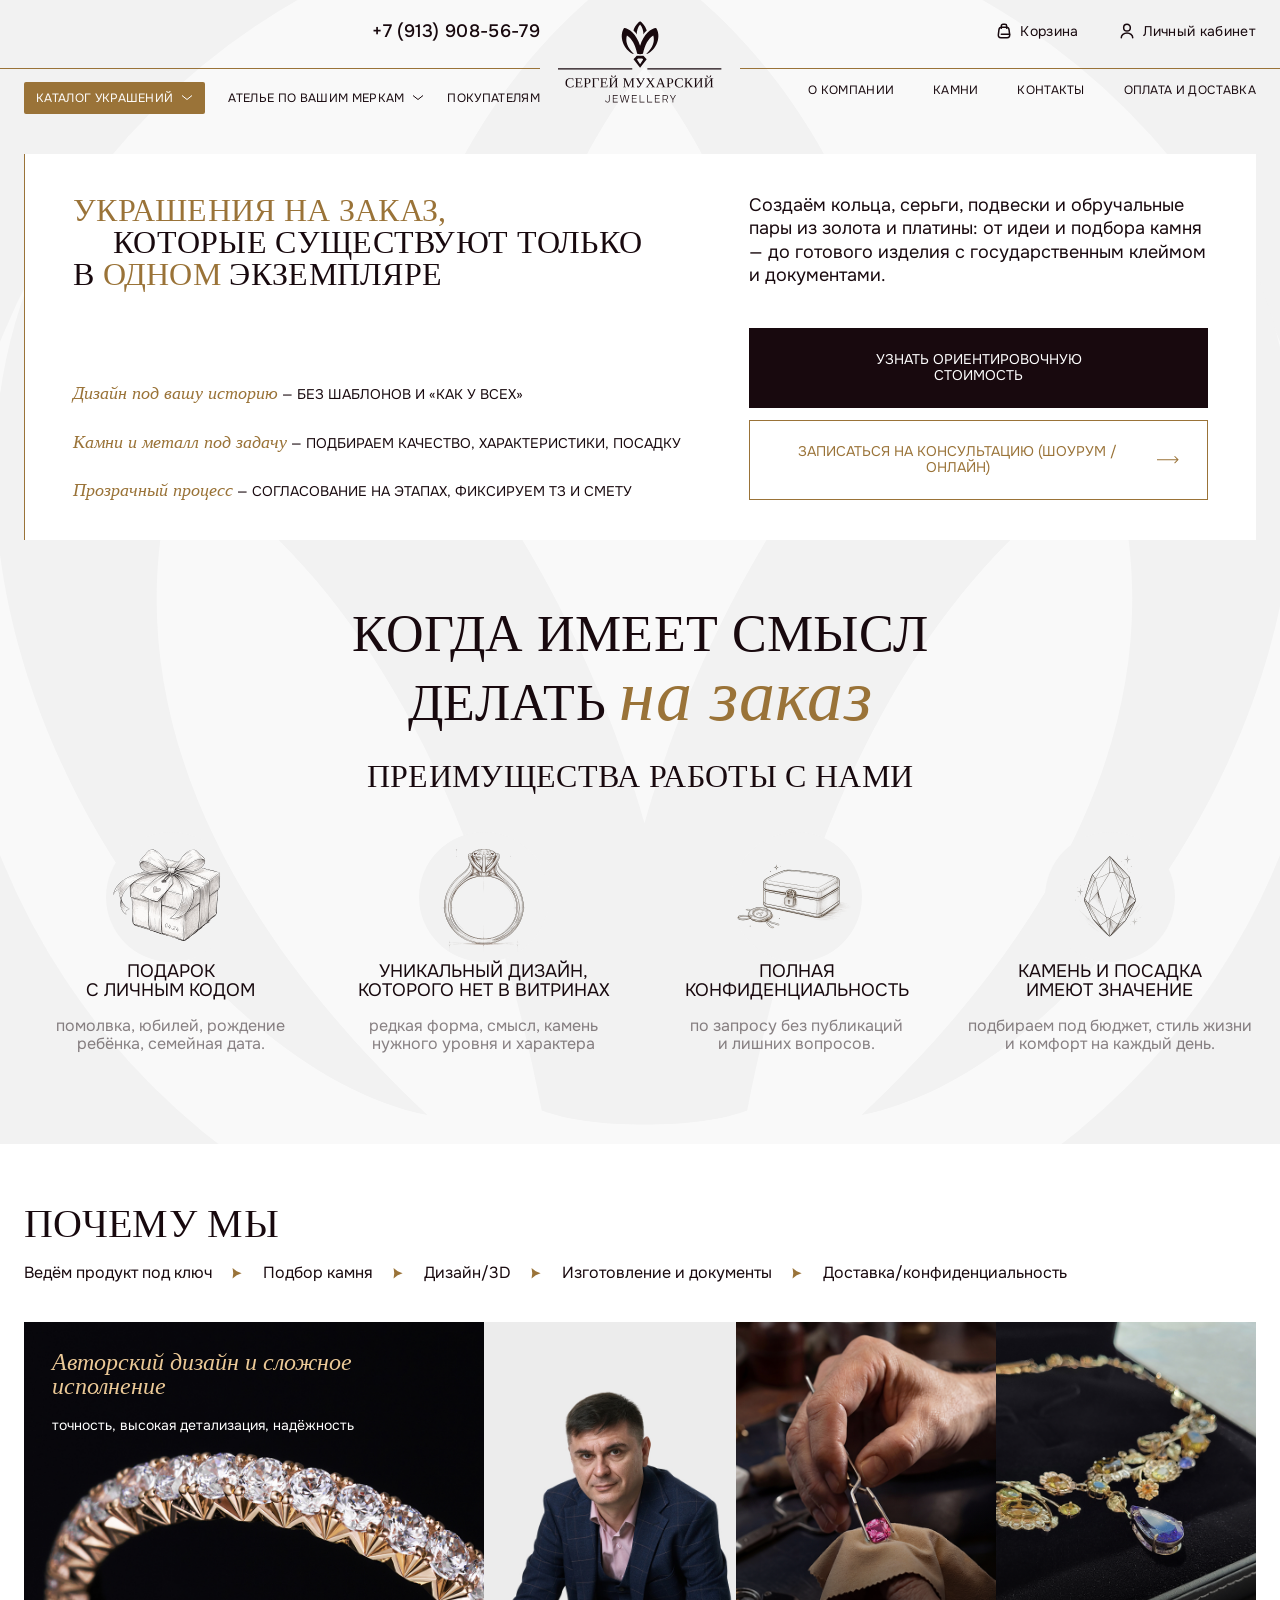
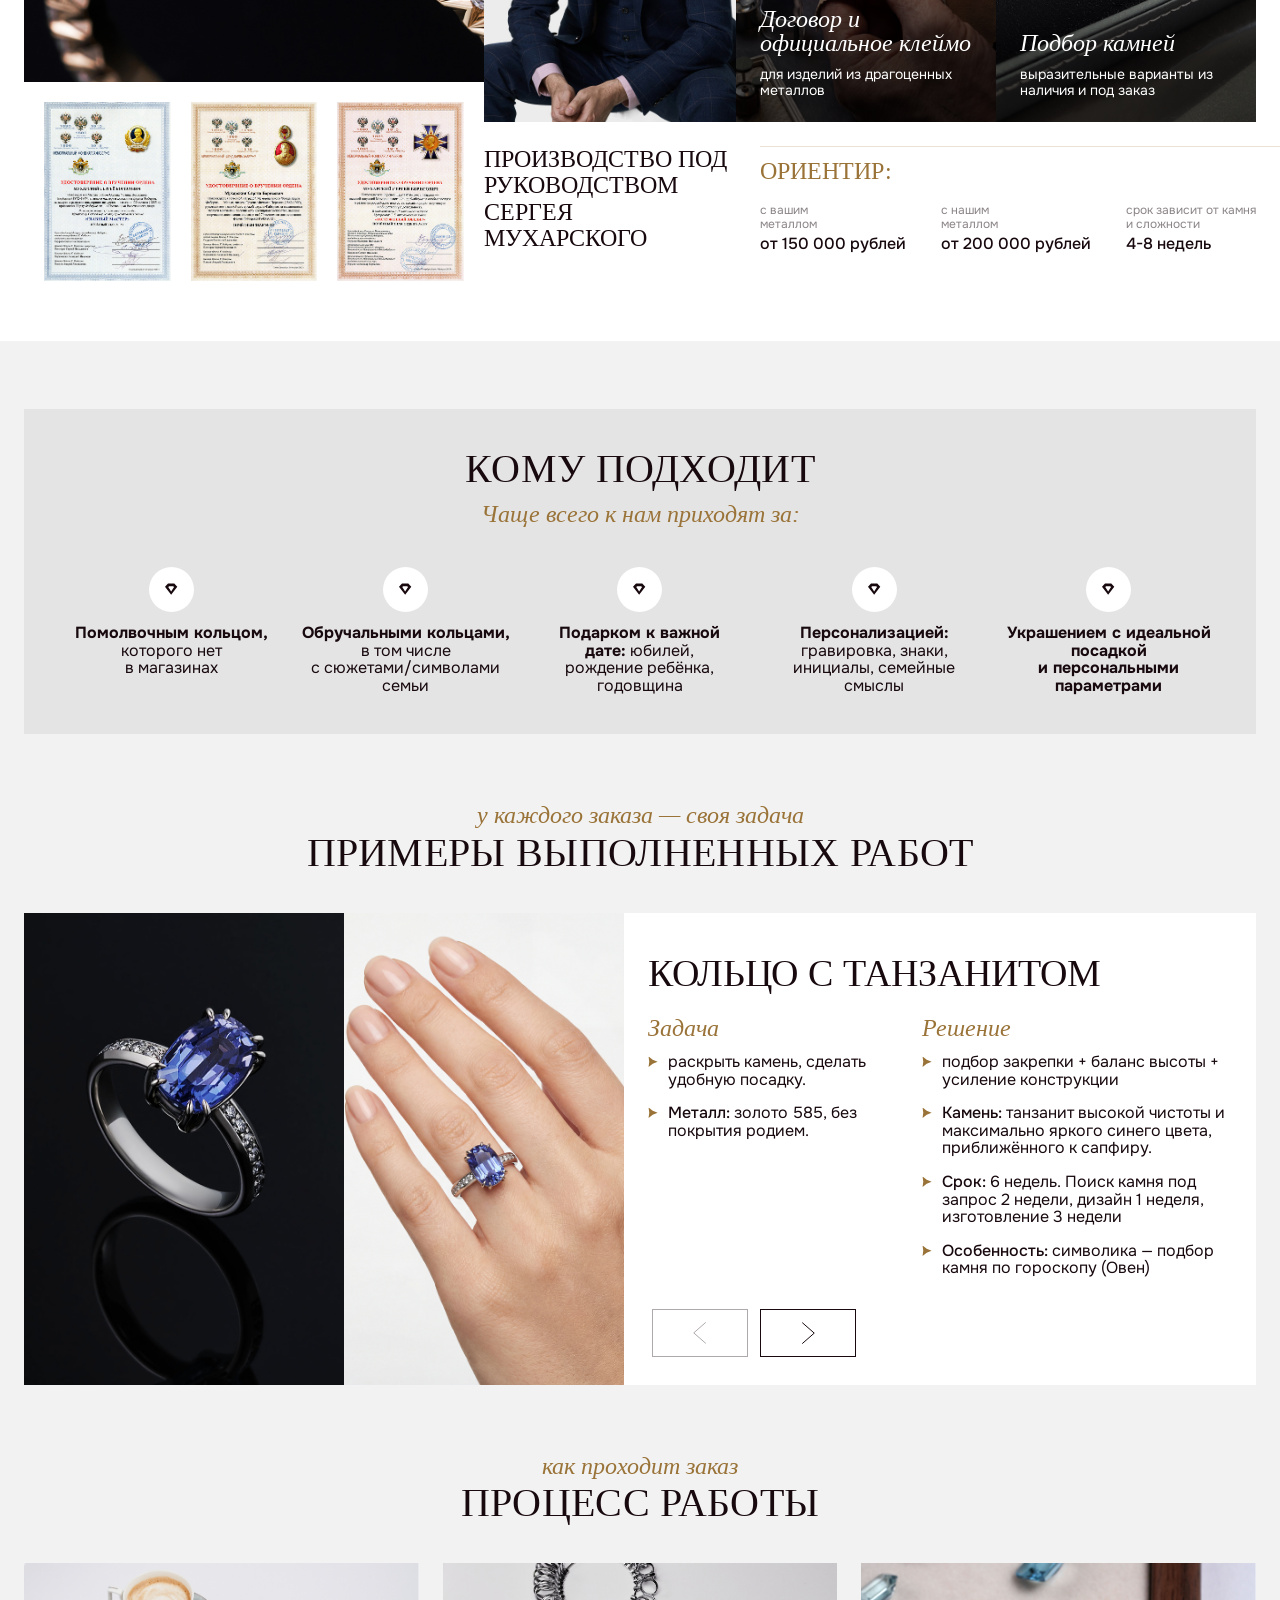
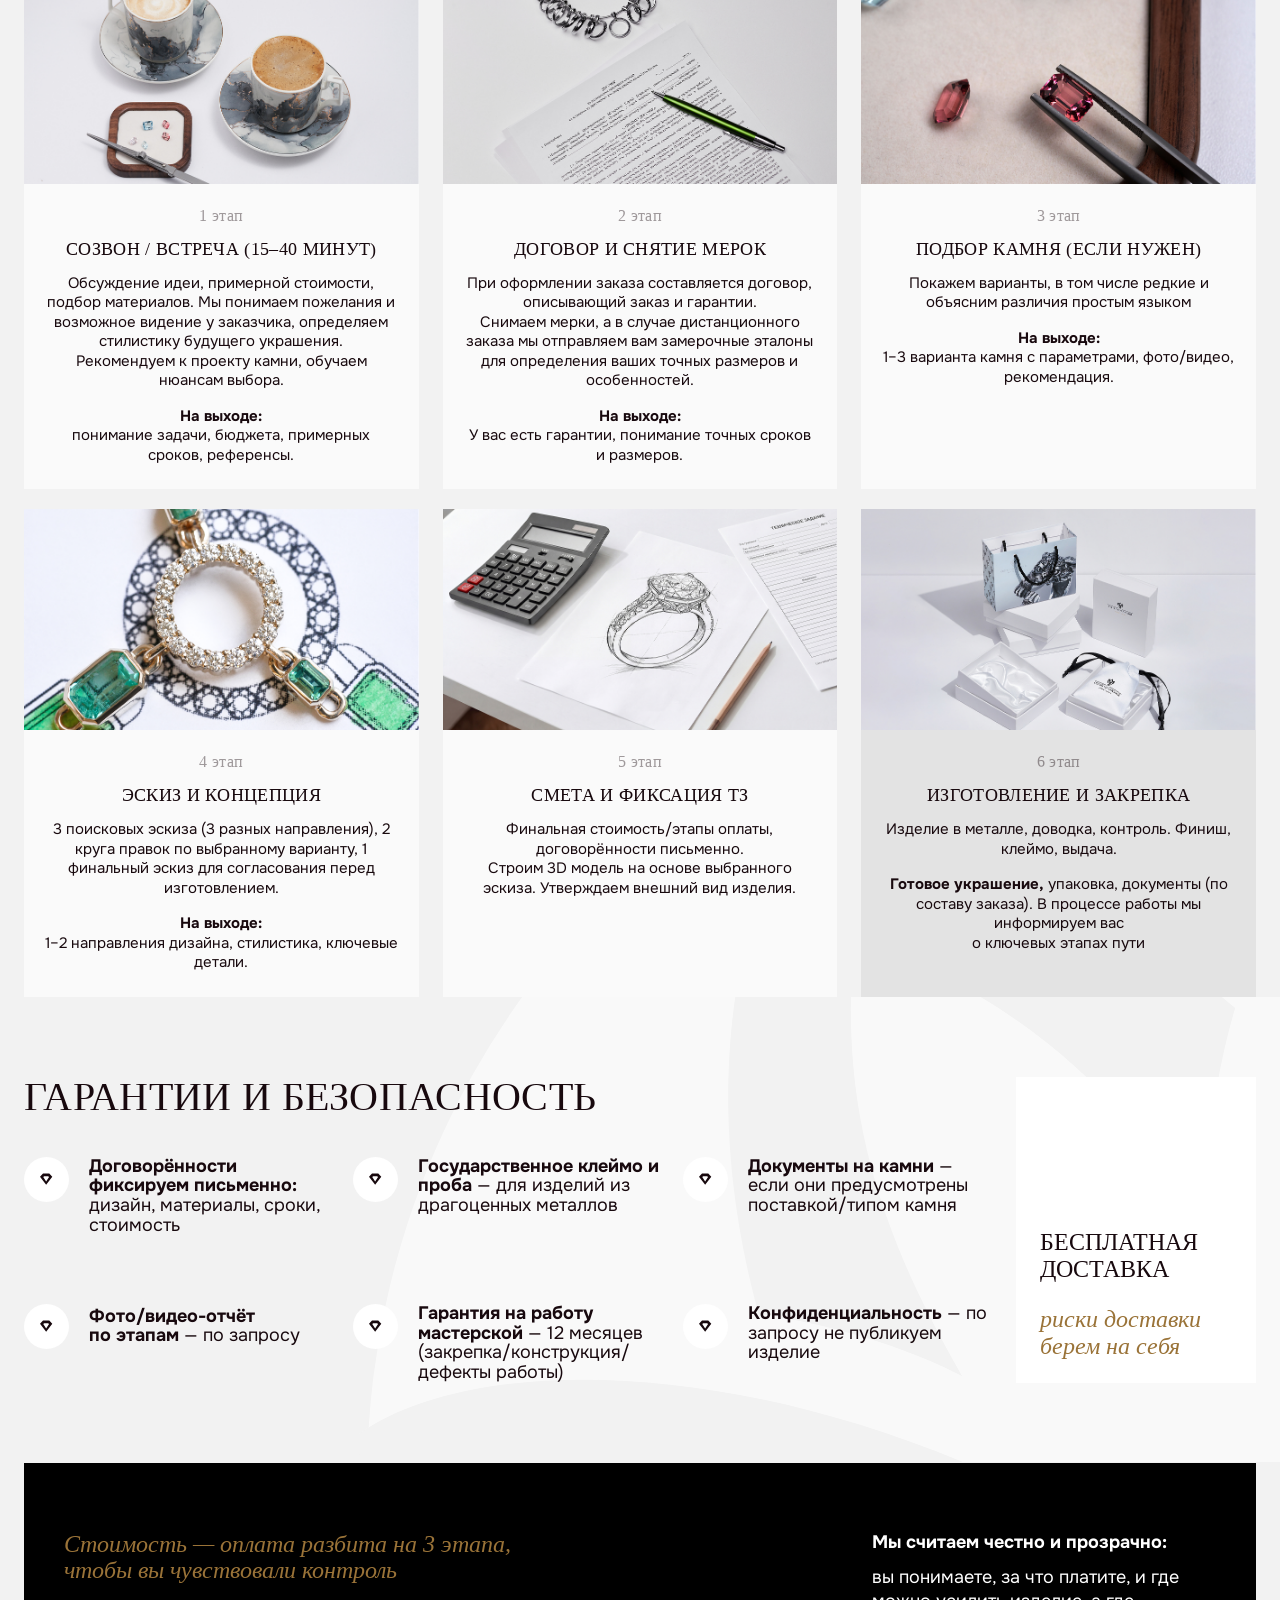
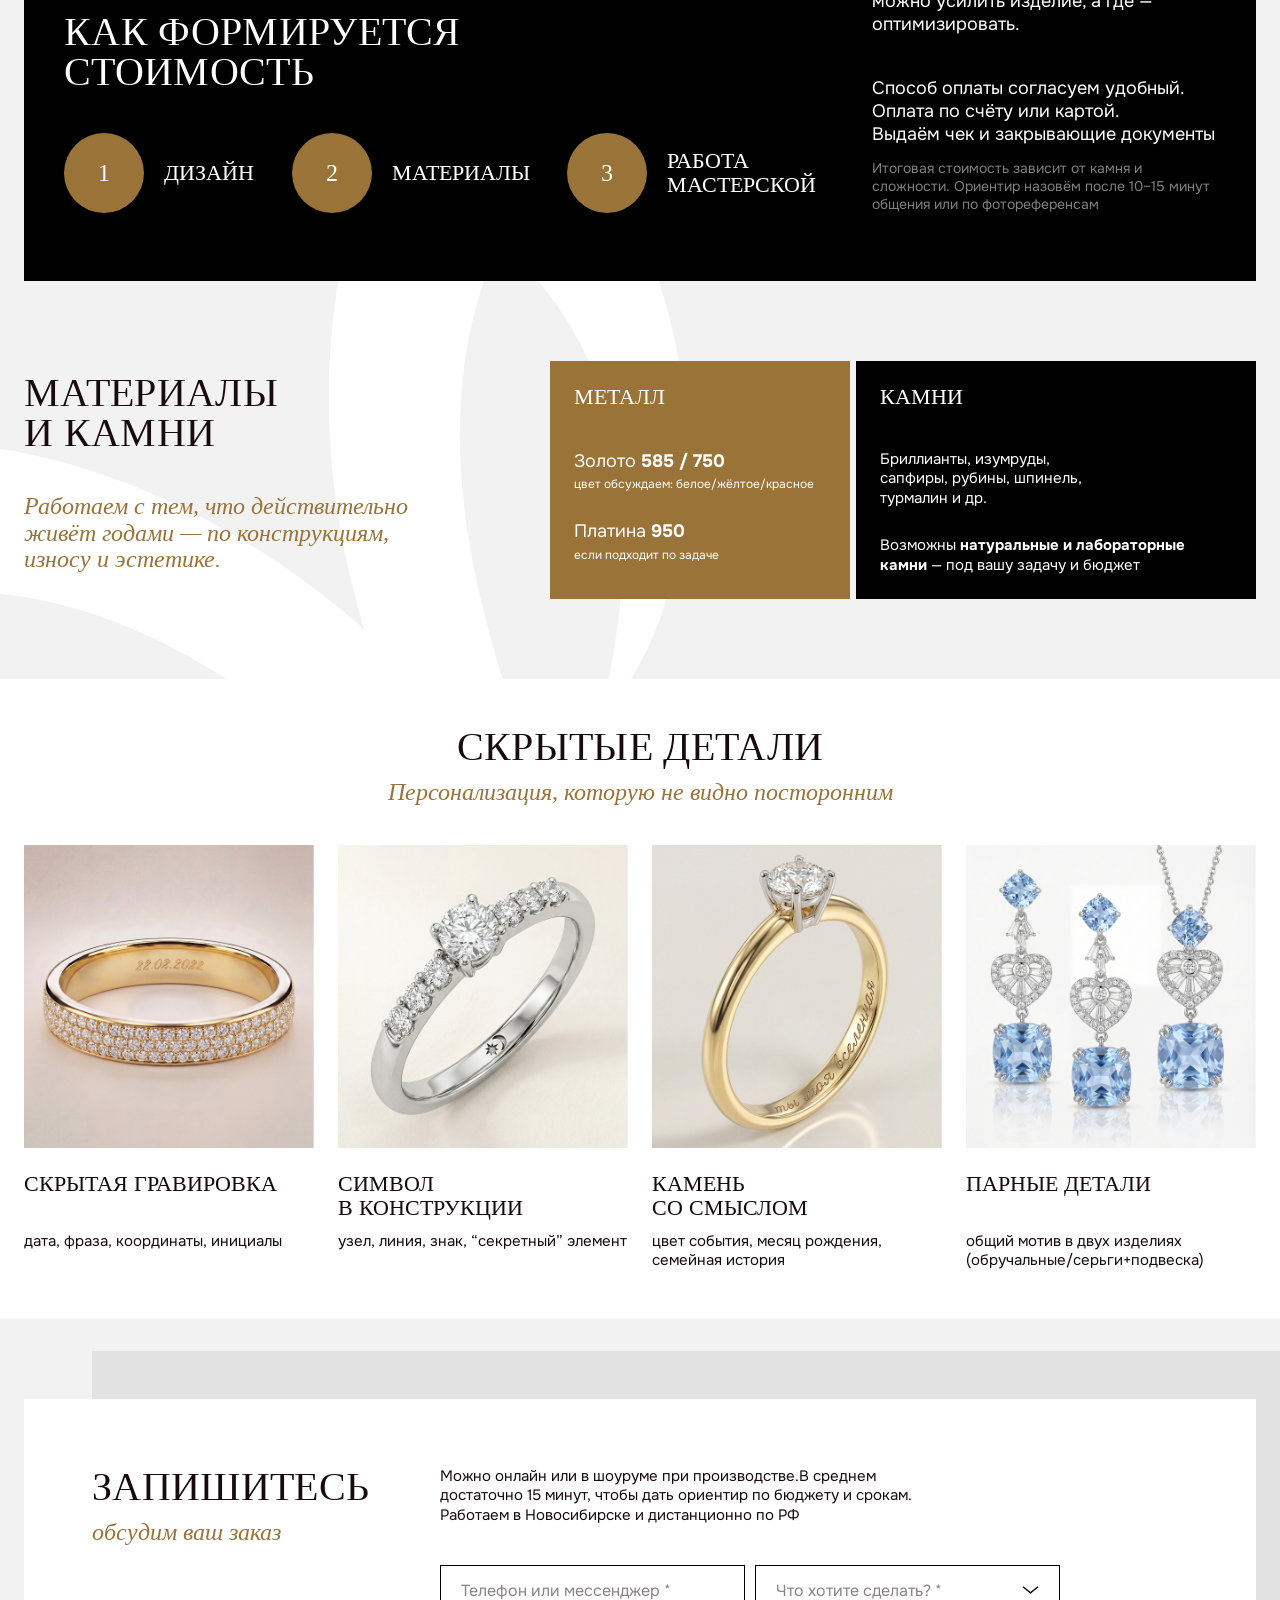
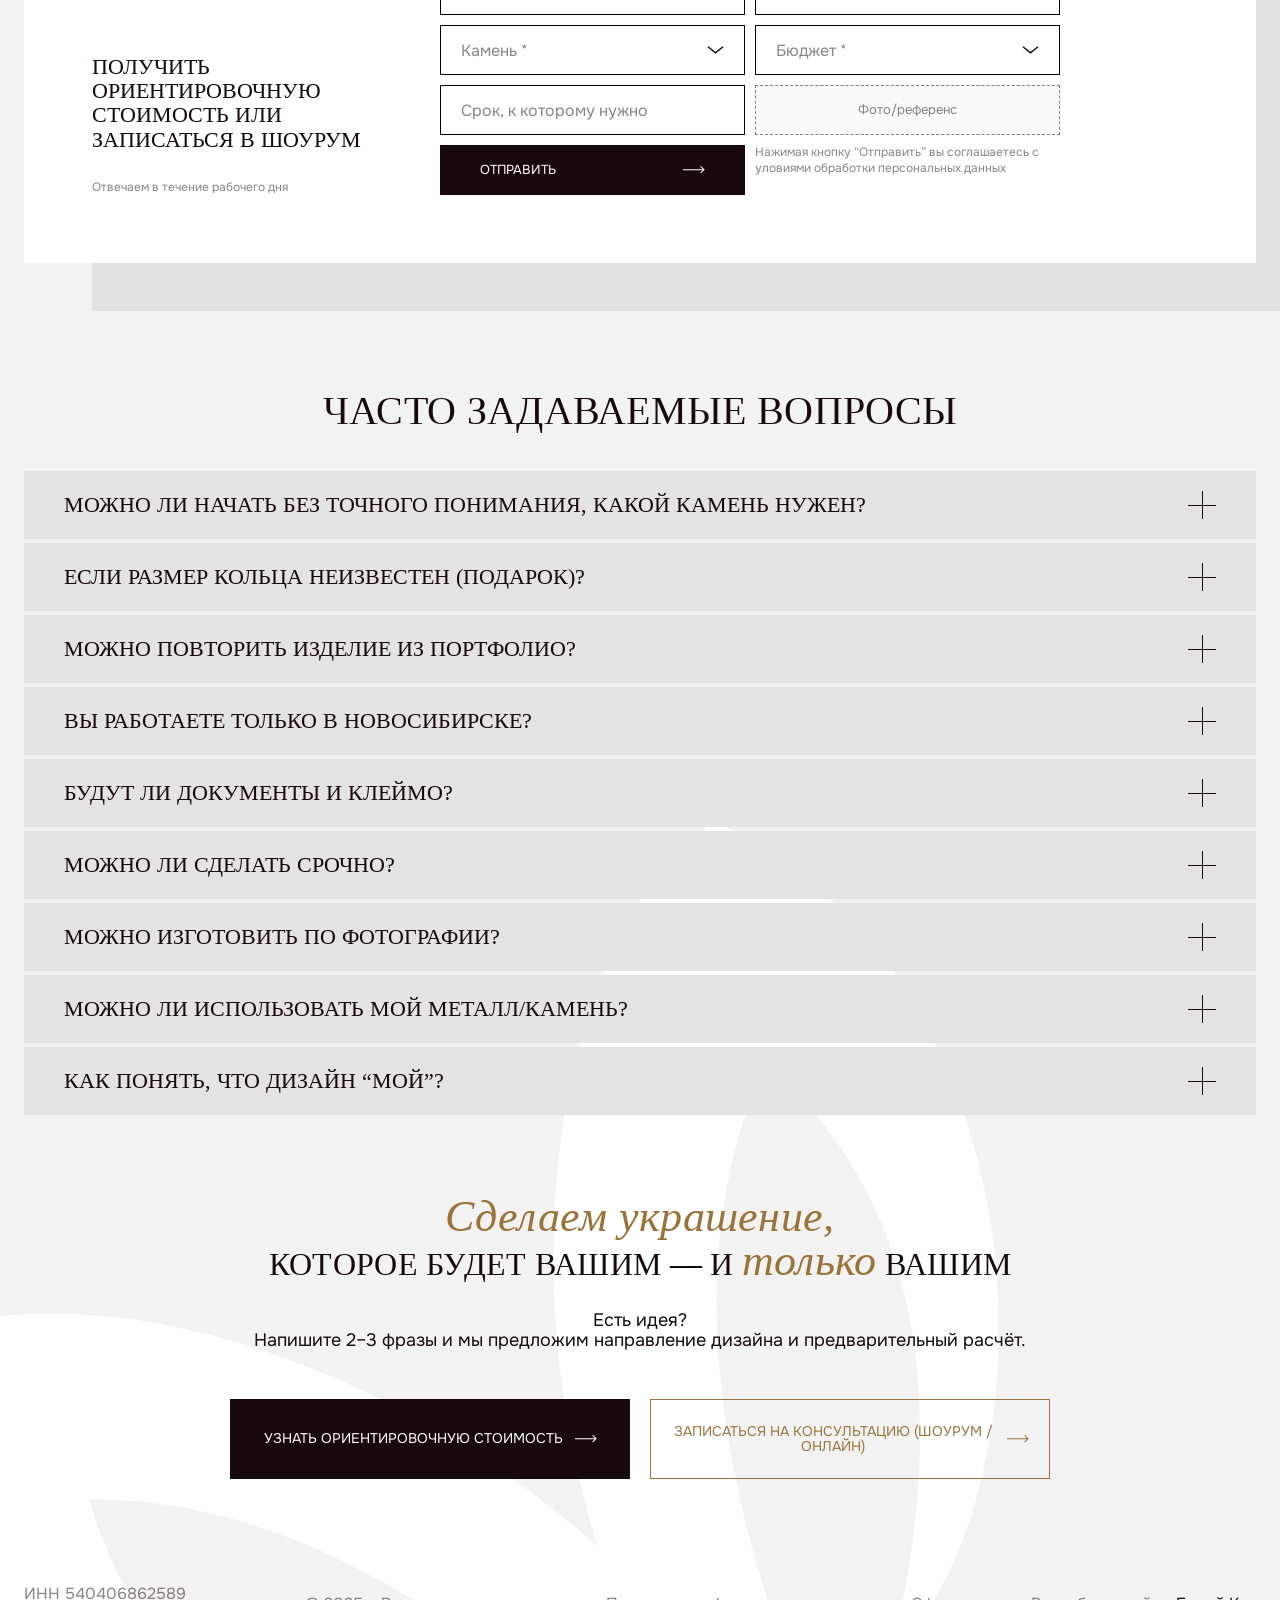
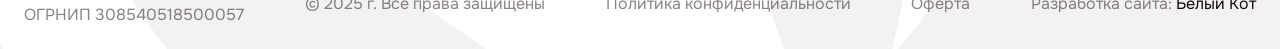
==== commit 22649242: "Update" ====
--- a/index.html
+++ b/index.html
@@ -1224,6 +1224,30 @@
 					</picture>
 				</section>
 			</div>
+
+
+			<footer>
+				<div class="cont">
+					<div class="requisites">
+						<div>ИНН 540406862589</div>
+						<div>ОГРНИП 308540518500057</div>
+					</div>
+
+					<div class="copyright">&copy; 2025 г. Все права защищены</div>
+
+					<div class="link">
+						<a href="/">Политика конфиденциальности</a>
+					</div>
+
+					<div class="link">
+						<a href="/">Оферта</a>
+					</div>
+
+					<div class="creator">
+						<a href="/" target="_blank" rel="noopener">Разработка сайта: <span>Белый Кот</span></a>
+					</div>
+				</div>
+			</footer>
 
 
 			<picture class="main_bg">
--- a/css/styles.css
+++ b/css/styles.css
@@ -629,8 +629,8 @@
 }
 
 
-header .menu .item:hover > a,
-header .menu .item > a.active
+header .menu .item:hover > a:not(.mark),
+header .menu .item > a:not(.mark).active
 {
     color: var(--primary_color);
 }
@@ -3010,3 +3010,52 @@
     color: var(--light_color);
     background: var(--primary_color);
 }
+
+
+
+/*------------
+    Footer
+------------*/
+footer
+{
+    position: relative;
+
+    padding-block: var(--inner_gap_m);
+
+    z-index: 3;
+
+    color: var(--grey_color);
+}
+
+
+footer .cont
+{
+    display: flex;
+    align-content: center;
+    align-items: center;
+    flex-wrap: wrap;
+    justify-content: space-between;
+
+    gap: var(--inner_gap);
+}
+
+
+footer a
+{
+    transition: color .2s linear;
+    text-decoration: none;
+
+    color: currentColor;
+}
+
+
+footer a:hover
+{
+    color: var(--primary_color);
+}
+
+
+footer .creator span
+{
+    color: var(--dark_color);
+}
--- a/css/response_1279.css
+++ b/css/response_1279.css
@@ -544,4 +544,14 @@
         width: 1000px;
         margin-left: -600px;
     }
+
+
+
+    /*------------
+        Footer
+    ------------*/
+    footer .creator
+    {
+        width: 100%;
+    }
 }
--- a/css/response_1023.css
+++ b/css/response_1023.css
@@ -334,4 +334,14 @@
     {
         width: 100%;
     }
+
+
+
+    /*------------
+        Footer
+    ------------*/
+    footer .requisites
+    {
+        width: 100%;
+    }
 }
--- a/css/response_767.css
+++ b/css/response_767.css
@@ -321,4 +321,17 @@
         width: 768px;
         margin-left: -480px;
     }
+
+
+
+    /*------------
+        Footer
+    ------------*/
+    footer .cont
+    {
+        flex-direction: column;
+        justify-content: center;
+
+        text-align: center;
+    }
 }
--- a/css/response_479.css
+++ b/css/response_479.css
@@ -9,6 +9,15 @@
         --font_size_title: 30px;
         --font_size_title_s: 26px;
         --font_size_title_xs: 22px;
+    }
+
+
+    .swiper-button-next,
+    .swiper-button-prev
+    {
+        height: 40px;
+
+        --swiper-navigation-size: 80px;
     }
 
 
@@ -131,6 +140,12 @@
     }
 
 
+    .cases .case .data
+    {
+        padding-block: var(--block_padding_l) 92px;
+    }
+
+
 
     /*----------------
         Guarantees
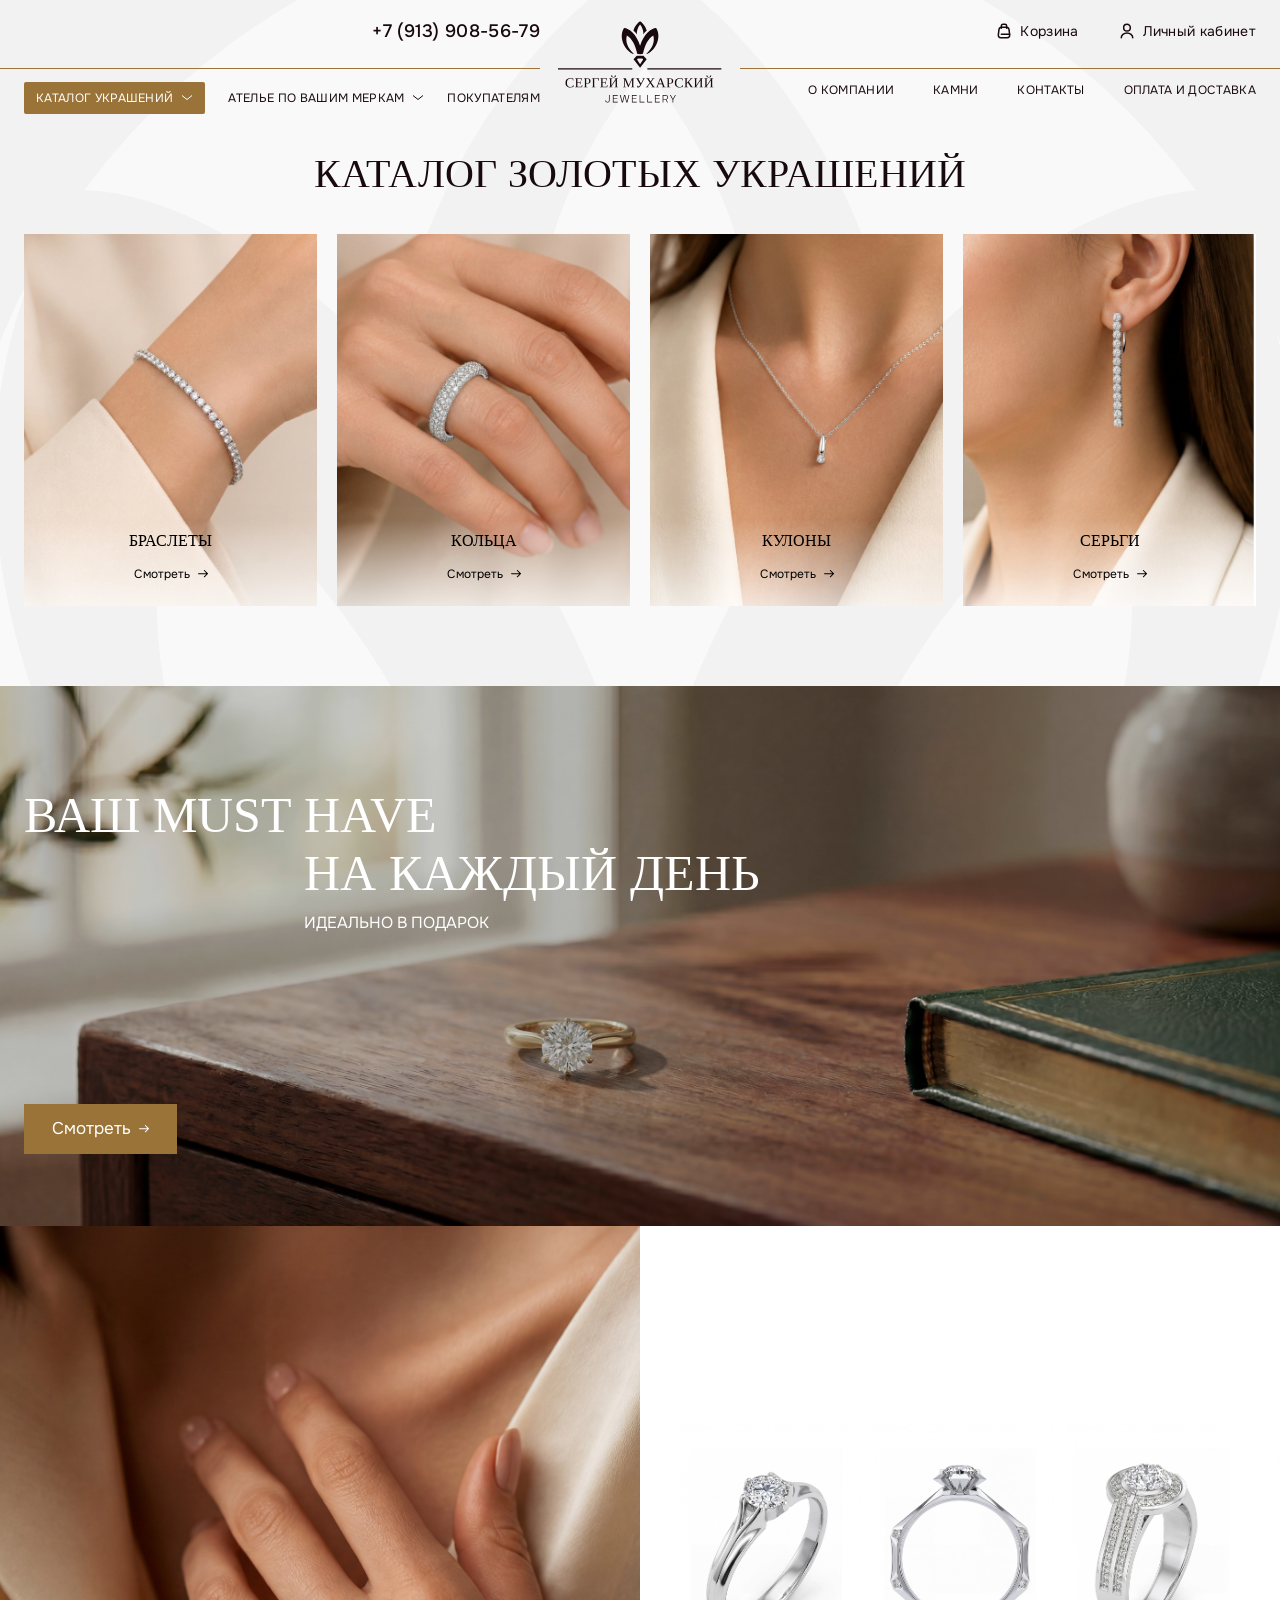
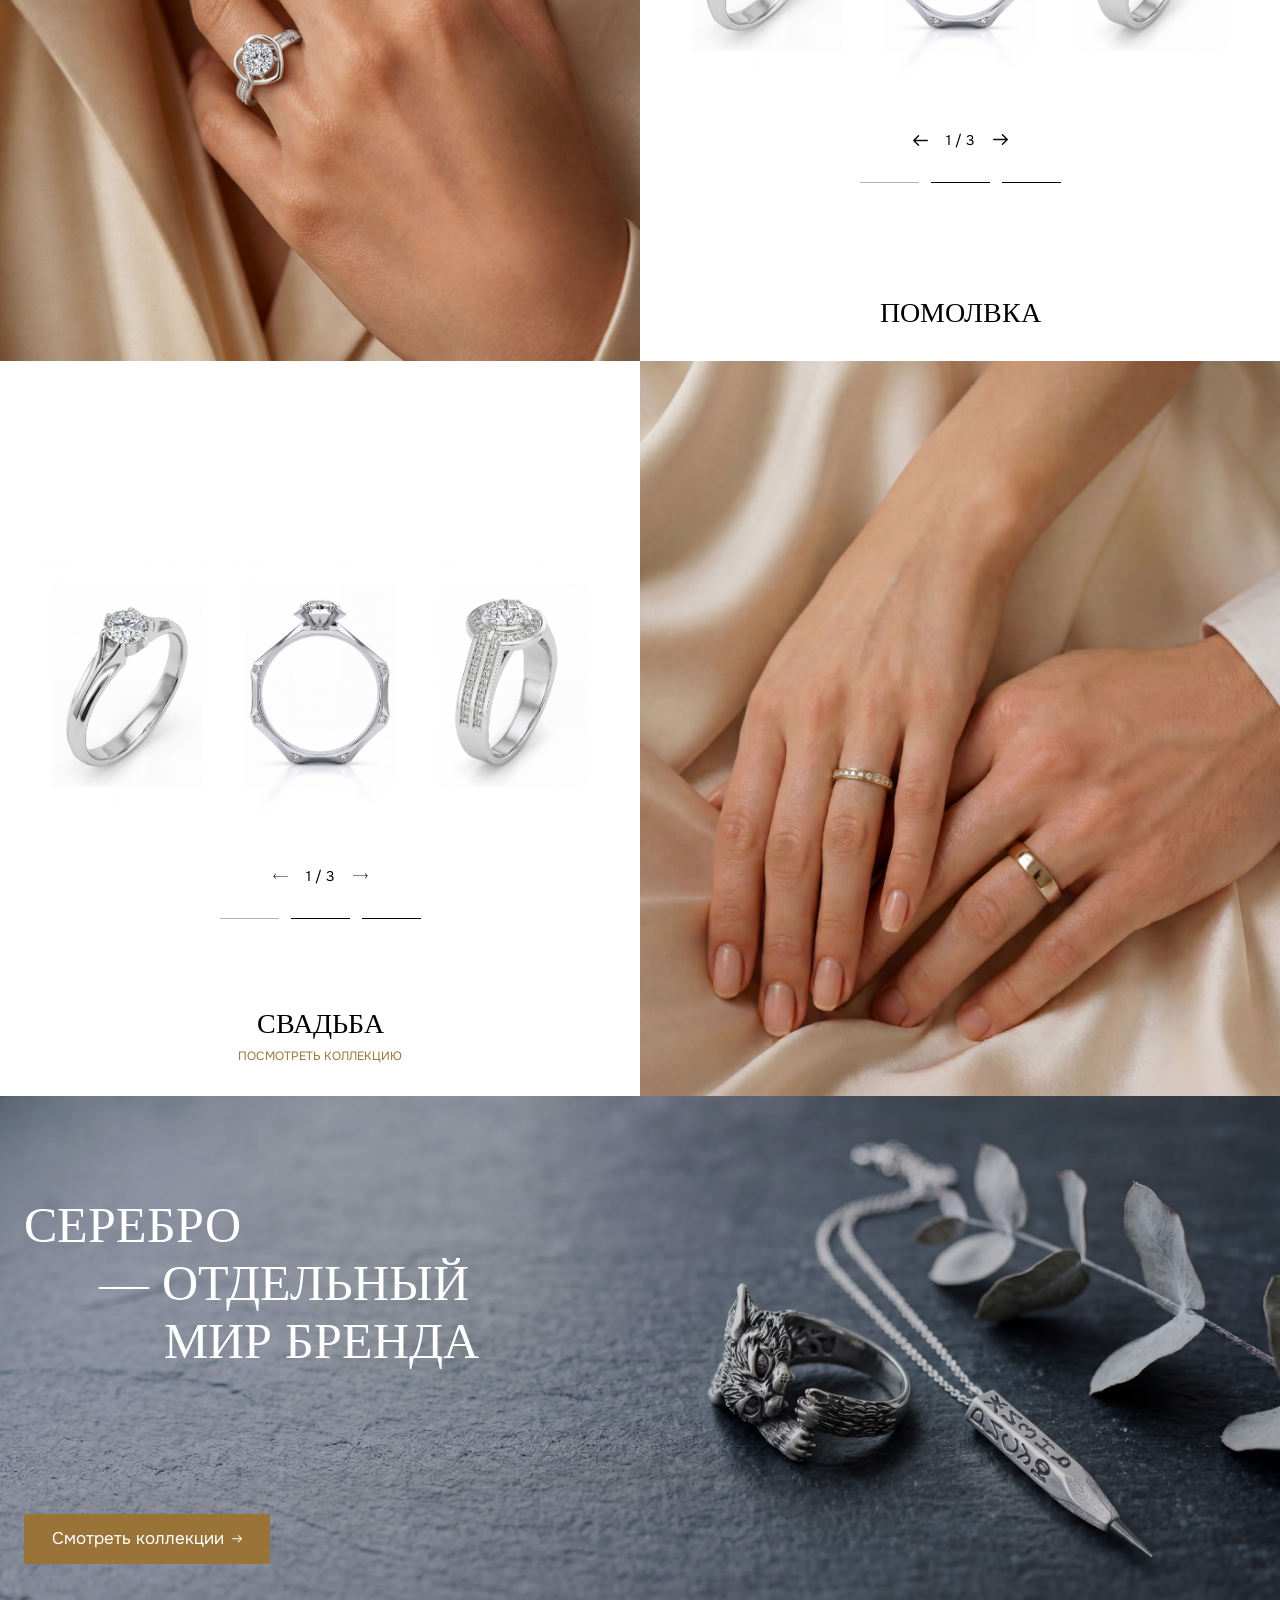
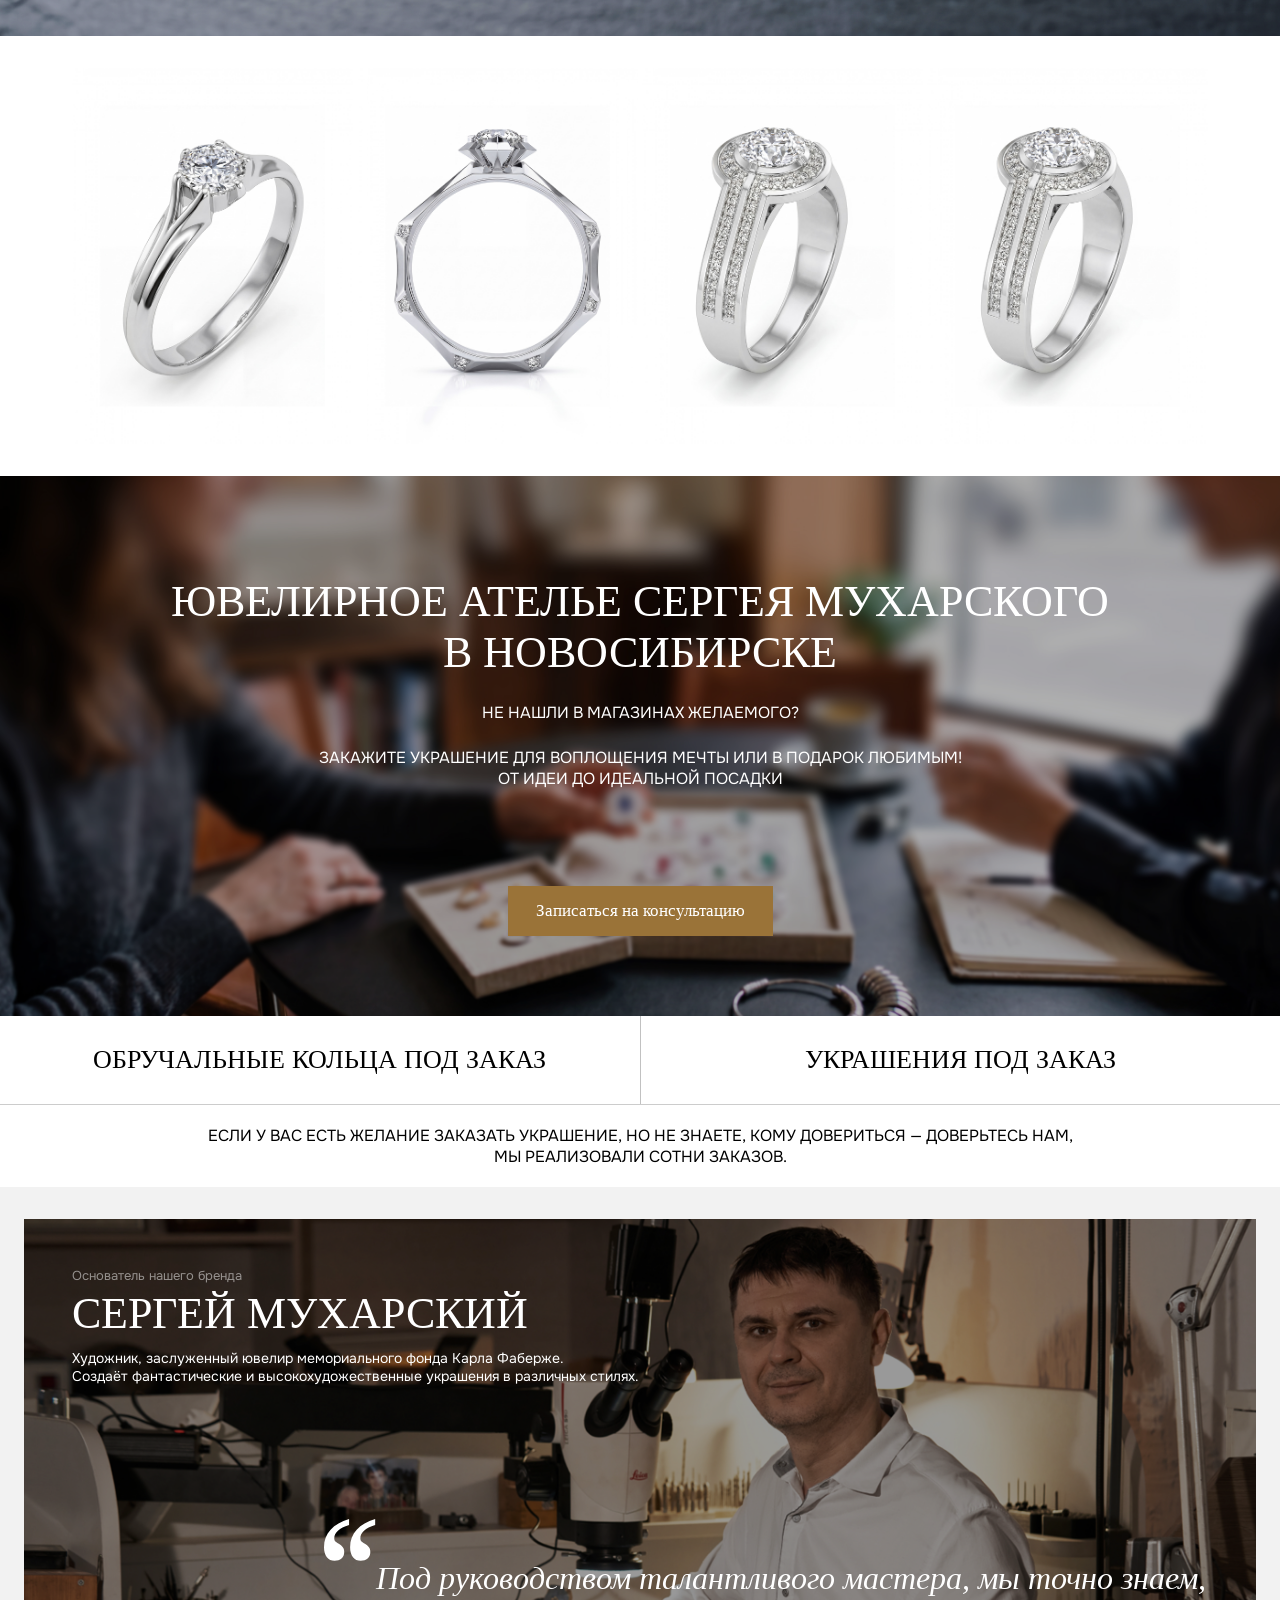
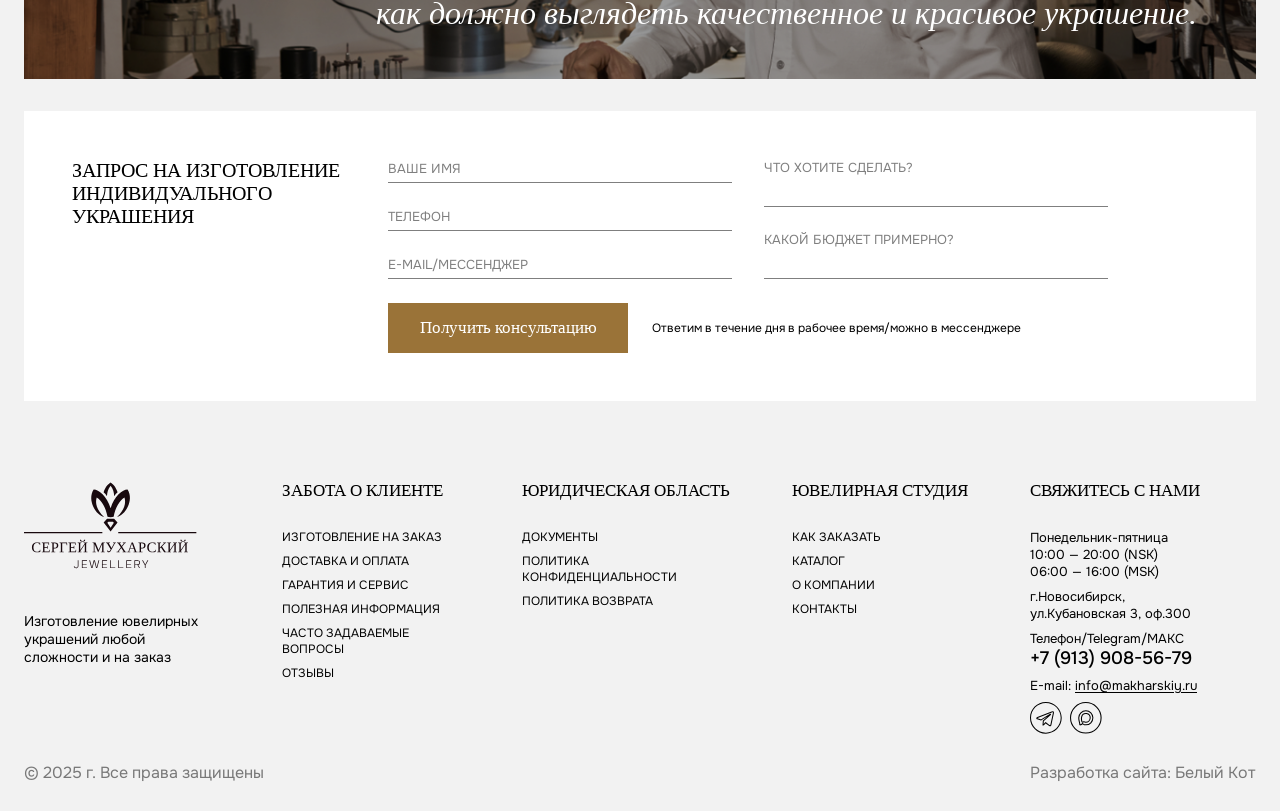
==== commit 34d4f542: "Added new page" ====
--- a/index.html
+++ b/index.html
@@ -161,1093 +161,535 @@
 				</section>
 
 
-				<section class="first_section block s_m">
+				<section class="catalog block">
+					<div class="cont">
+						<div class="block_head center">
+							<div class="title">Каталог золотых украшений</div>
+						</div>
+
+						<div class="grid_row">
+							<a href="/" class="category">
+								<picture class="thumb">
+									<img src="images/tmp/catalog_category_thumb1.jpg" alt="" loading="lazy" class="cover">
+								</picture>
+
+								<div class="info">
+									<div class="name">Браслеты</div>
+
+									<div class="link">
+										<span>Смотреть</span>
+
+										<svg class="icon"><use xlink:href="images/sprite.svg#ic_arrow_short_hor"></use></svg>
+									</div>
+								</div>
+							</a>
+
+							<a href="/" class="category">
+								<picture class="thumb">
+									<img src="images/tmp/catalog_category_thumb2.jpg" alt="" loading="lazy" class="cover">
+								</picture>
+
+								<div class="info">
+									<div class="name">Кольца</div>
+
+									<div class="link">
+										<span>Смотреть</span>
+
+										<svg class="icon"><use xlink:href="images/sprite.svg#ic_arrow_short_hor"></use></svg>
+									</div>
+								</div>
+							</a>
+
+							<a href="/" class="category">
+								<picture class="thumb">
+									<img src="images/tmp/catalog_category_thumb3.jpg" alt="" loading="lazy" class="cover">
+								</picture>
+
+								<div class="info">
+									<div class="name">Кулоны</div>
+
+									<div class="link">
+										<span>Смотреть</span>
+
+										<svg class="icon"><use xlink:href="images/sprite.svg#ic_arrow_short_hor"></use></svg>
+									</div>
+								</div>
+							</a>
+
+							<a href="/" class="category">
+								<picture class="thumb">
+									<img src="images/tmp/catalog_category_thumb4.jpg" alt="" loading="lazy" class="cover">
+								</picture>
+
+								<div class="info">
+									<div class="name">Серьги</div>
+
+									<div class="link">
+										<span>Смотреть</span>
+
+										<svg class="icon"><use xlink:href="images/sprite.svg#ic_arrow_short_hor"></use></svg>
+									</div>
+								</div>
+							</a>
+						</div>
+					</div>
+				</section>
+
+
+				<section class="promo">
+					<a href="/" class="banner">
+						<div class="cont">
+							<div class="info">
+								<div class="title">ваш Must Have<br> <span style="margin-left: 280px;">на каждый день</span></div>
+
+								<div class="desc">идеально в подарок</div>
+
+								<div class="link">
+									<span>Смотреть</span>
+
+									<svg class="icon"><use xlink:href="images/sprite.svg#ic_arrow_short_hor"></use></svg>
+								</div>
+							</div>
+						</div>
+
+						<picture class="image">
+							<img src="images/tmp/promo_banner_image1.jpg" alt="" loading="lazy" class="cover">
+						</picture>
+					</a>
+
+					<div class="collection">
+						<picture class="image">
+							<img src="images/tmp/promo_collection_image1.jpg" alt="" loading="lazy" class="cover">
+						</picture>
+
+						<div class="data">
+							<div class="swiper">
+								<div class="swiper-wrapper">
+									<div class="swiper-slide">
+										<a href="/" class="product">
+											<div class="images">
+												<div class="grid_row">
+													<picture class="thumb">
+														<img src="images/tmp/collection_product_thumb1.png" alt="" loading="lazy">
+													</picture>
+
+													<picture class="thumb">
+														<img src="images/tmp/collection_product_thumb2.png" alt="" loading="lazy">
+													</picture>
+
+													<picture class="thumb">
+														<img src="images/tmp/collection_product_thumb3.png" alt="" loading="lazy">
+													</picture>
+												</div>
+											</div>
+										</a>
+									</div>
+
+									<div class="swiper-slide">
+										<a href="/" class="product">
+											<div class="images">
+												<div class="grid_row">
+													<picture class="thumb">
+														<img src="images/tmp/collection_product_thumb1.png" alt="" loading="lazy">
+													</picture>
+
+													<picture class="thumb">
+														<img src="images/tmp/collection_product_thumb2.png" alt="" loading="lazy">
+													</picture>
+
+													<picture class="thumb">
+														<img src="images/tmp/collection_product_thumb3.png" alt="" loading="lazy">
+													</picture>
+												</div>
+											</div>
+										</a>
+									</div>
+
+									<div class="swiper-slide">
+										<a href="/" class="product">
+											<div class="images">
+												<div class="grid_row">
+													<picture class="thumb">
+														<img src="images/tmp/collection_product_thumb1.png" alt="" loading="lazy">
+													</picture>
+
+													<picture class="thumb">
+														<img src="images/tmp/collection_product_thumb2.png" alt="" loading="lazy">
+													</picture>
+
+													<picture class="thumb">
+														<img src="images/tmp/collection_product_thumb3.png" alt="" loading="lazy">
+													</picture>
+												</div>
+											</div>
+										</a>
+									</div>
+								</div>
+
+								<div class="swiper-controls">
+									<button class="swiper-button-prev">
+										<svg class="icon"><use xlink:href="images/sprite.svg#ic_arrow_short_hor"></use></svg>
+									</button>
+
+									<div class="count">
+										<span class="current">1</span>
+										<span class="sep">/</span>
+										<span class="total">1</span>
+									</div>
+
+									<button class="swiper-button-next">
+										<svg class="icon"><use xlink:href="images/sprite.svg#ic_arrow_short_hor"></use></svg>
+									</button>
+
+									<div class="swiper-pagination"></div>
+								</div>
+							</div>
+
+							<div class="info">
+								<div class="name">помолвка</div>
+							</div>
+						</div>
+					</div>
+
+					<div class="collection">
+						<div class="data">
+							<div class="swiper">
+								<div class="swiper-wrapper">
+									<div class="swiper-slide">
+										<a href="/" class="product">
+											<div class="images">
+												<div class="grid_row">
+													<picture class="thumb">
+														<img src="images/tmp/collection_product_thumb1.png" alt="" loading="lazy">
+													</picture>
+
+													<picture class="thumb">
+														<img src="images/tmp/collection_product_thumb2.png" alt="" loading="lazy">
+													</picture>
+
+													<picture class="thumb">
+														<img src="images/tmp/collection_product_thumb3.png" alt="" loading="lazy">
+													</picture>
+												</div>
+											</div>
+										</a>
+									</div>
+
+									<div class="swiper-slide">
+										<a href="/" class="product">
+											<div class="images">
+												<div class="grid_row">
+													<picture class="thumb">
+														<img src="images/tmp/collection_product_thumb1.png" alt="" loading="lazy">
+													</picture>
+
+													<picture class="thumb">
+														<img src="images/tmp/collection_product_thumb2.png" alt="" loading="lazy">
+													</picture>
+
+													<picture class="thumb">
+														<img src="images/tmp/collection_product_thumb3.png" alt="" loading="lazy">
+													</picture>
+												</div>
+											</div>
+										</a>
+									</div>
+
+									<div class="swiper-slide">
+										<a href="/" class="product">
+											<div class="images">
+												<div class="grid_row">
+													<picture class="thumb">
+														<img src="images/tmp/collection_product_thumb1.png" alt="" loading="lazy">
+													</picture>
+
+													<picture class="thumb">
+														<img src="images/tmp/collection_product_thumb2.png" alt="" loading="lazy">
+													</picture>
+
+													<picture class="thumb">
+														<img src="images/tmp/collection_product_thumb3.png" alt="" loading="lazy">
+													</picture>
+												</div>
+											</div>
+										</a>
+									</div>
+								</div>
+
+								<div class="swiper-controls">
+									<button class="swiper-button-prev">
+										<svg class="icon"><use xlink:href="images/sprite.svg#ic_arrow_hor"></use></svg>
+									</button>
+
+									<div class="count">
+										<span class="current">1</span>
+										<span class="sep">/</span>
+										<span class="total">1</span>
+									</div>
+
+									<button class="swiper-button-next">
+										<svg class="icon"><use xlink:href="images/sprite.svg#ic_arrow_hor"></use></svg>
+									</button>
+
+									<div class="swiper-pagination"></div>
+								</div>
+							</div>
+
+							<div class="info">
+								<div class="name">свадьба</div>
+
+								<div class="link">
+									<a href="/">Посмотреть коллекцию</a>
+								</div>
+							</div>
+						</div>
+
+						<picture class="image">
+							<img src="images/tmp/promo_collection_image2.jpg" alt="" loading="lazy" class="cover">
+						</picture>
+					</div>
+
+					<a href="/" class="banner">
+						<div class="cont">
+							<div class="info">
+								<div class="title">СЕРЕБРО<br> <span style="margin-left: 75px;">— отдельный</span><br> <span style="margin-left: 140px;">мир бренда</span></div>
+
+								<div class="link">
+									<span>Смотреть коллекции</span>
+
+									<svg class="icon"><use xlink:href="images/sprite.svg#ic_arrow_short_hor"></use></svg>
+								</div>
+							</div>
+						</div>
+
+						<picture class="image">
+							<img src="images/tmp/promo_banner_image2.jpg" alt="" loading="lazy" class="cover">
+						</picture>
+					</a>
+
+					<div class="gallery">
+						<div class="cont">
+							<div class="grid_row centered">
+								<picture class="thumb">
+									<img src="images/tmp/collection_gallery_thumb1.png" alt="" loading="lazy">
+								</picture>
+
+								<picture class="thumb">
+									<img src="images/tmp/collection_gallery_thumb2.png" alt="" loading="lazy">
+								</picture>
+
+								<picture class="thumb">
+									<img src="images/tmp/collection_gallery_thumb3.png" alt="" loading="lazy">
+								</picture>
+
+								<picture class="thumb">
+									<img src="images/tmp/collection_gallery_thumb3.png" alt="" loading="lazy">
+								</picture>
+							</div>
+						</div>
+					</div>
+				</section>
+
+
+				<section class="about_info">
+					<div class="head">
+						<div class="title">Ювелирное ателье Сергея Мухарского в Новосибирске</div>
+
+						<div class="desc">
+							<p>Не нашли в магазинах желаемого?</p>
+
+							<p>Закажите украшение для воплощения мечты или в подарок любимым!<br> От идеи до идеальной посадки</p>
+						</div>
+
+						<button class="btn">Записаться на консультацию</button>
+
+						<picture class="bg">
+							<img src="images/tmp/bg_about_info_head.jpg" alt="" loading="lazy" class="cover">
+						</picture>
+					</div>
+
+					<div class="links">
+						<div><a href="/">Обручальные кольца под заказ</a></div>
+
+						<div><a href="/">Украшения под заказ</a></div>
+					</div>
+
+					<div class="description">Если у вас есть желание заказать украшение, но не знаете, кому довериться — доверьтесь нам,<br> мы реализовали сотни заказов.</div>
+				</section>
+
+
+				<section class="boss_quote">
 					<div class="cont">
 						<div class="data">
-							<div class="col">
-								<div class="title">
-									<span class="primary">Украшения на заказ,</span><br>
-									<span>которые существуют только</span><br>
-									в <span class="primary">одном</span> экземпляре
-								</div>
-
-								<div class="items">
-									<div><span>Дизайн под вашу историю</span> — БЕЗ ШАБЛОНОВ И «КАК У ВСЕХ»</div>
-
-									<div><span>Камни и металл под задачу</span> — ПОДБИРАЕМ КАЧЕСТВО, ХАРАКТЕРИСТИКИ, ПОСАДКУ</div>
-
-									<div><span>Прозрачный процесс</span> — СОГЛАСОВАНИЕ НА ЭТАПАХ, ФИКСИРУЕМ ТЗ И СМЕТУ</div>
-								</div>
-							</div>
-
-							<div class="col">
-								<div class="desc">Создаём кольца, серьги, подвески и обручальные пары из золота и платины: от идеи и подбора камня — до готового изделия с государственным клеймом и документами.</div>
-
-								<div class="btns">
-									<button class="btn">УЗНАТЬ ОРИЕНТИРОВОЧНУЮ<br> СТОИМОСТЬ</button>
-
-									<button class="btn outlined">
-										<span>Записаться на консультацию (ШОУРУМ / ОНЛАЙН)</span>
-
-										<svg class="icon"><use xlink:href="images/sprite.svg#ic_arrow_hor"></use></svg>
-									</button>
-								</div>
-							</div>
+							<div class="info">
+								<div class="post">Основатель нашего бренда</div>
+
+								<div class="name">СЕРГЕЙ МУХАРСКИЙ</div>
+
+								<div class="desc">Художник, заслуженный ювелир мемориального фонда Карла Фаберже.<br> Создаёт фантастические и высокохудожественные украшения в различных стилях.</div>
+							</div>
+
+							<div class="quote">Под руководством талантливого мастера, мы точно знаем, как должно выглядеть качественное и красивое украшение.</div>
+
+							<picture class="bg">
+								<img src="images/tmp/bg_boss_quote.jpg" alt="" loading="lazy" class="cover">
+							</picture>
 						</div>
 					</div>
 				</section>
 
 
-				<section class="when block">
-					<div class="cont">
-						<div class="block_head center">
-							<div class="title big">Когда имеет смысл<br> делать <span>на заказ</span></div>
-
-							<div class="title small">преимущества работы с нами</div>
-						</div>
-
-						<div class="grid_row">
-							<div class="item">
-								<picture class="image">
-									<img src="images/tmp/when_image1.png" alt="" loading="lazy">
-								</picture>
-
-								<div class="name">ПОДАРОК<br> С ЛИЧНЫМ КОДОМ</div>
-
-								<div class="desc">помолвка, юбилей, рождение ребёнка, семейная дата.</div>
-							</div>
-
-							<div class="item">
-								<picture class="image">
-									<img src="images/tmp/when_image2.png" alt="" loading="lazy">
-								</picture>
-
-								<div class="name">УНИКАЛЬНЫЙ ДИЗАЙН,<br> КОТОРОГО НЕТ В ВИТРИНАХ</div>
-
-								<div class="desc">редкая форма, смысл, камень нужного уровня и характера</div>
-							</div>
-
-							<div class="item">
-								<picture class="image">
-									<img src="images/tmp/when_image3.png" alt="" loading="lazy">
-								</picture>
-
-								<div class="name">ПОЛНАЯ<br> КОНФИДЕНЦИАЛЬНОСТЬ</div>
-
-								<div class="desc">по запросу без публикаций<br> и лишних вопросов.</div>
-							</div>
-
-							<div class="item">
-								<picture class="image">
-									<img src="images/tmp/when_image4.png" alt="" loading="lazy">
-								</picture>
-
-								<div class="name">КАМЕНЬ И ПОСАДКА<br> ИМЕЮТ ЗНАЧЕНИЕ</div>
-
-								<div class="desc">подбираем под бюджет, стиль жизни и комфорт на каждый день.</div>
-							</div>
-						</div>
-					</div>
-				</section>
-
-
-				<section class="why_we block s_m">
-					<div class="cont">
-						<div class="head">
-							<div class="block_head">
-								<div class="title">почему мы</div>
-							</div>
-
-							<div class="items">
-								<div>Ведём продукт под ключ</div>
-
-								<svg class="sep"><use xlink:href="images/sprite.svg#ic_sep_arr"></use></svg>
-
-								<div>Подбор камня</div>
-
-								<svg class="sep"><use xlink:href="images/sprite.svg#ic_sep_arr"></use></svg>
-
-								<div>Дизайн/3D</div>
-
-								<svg class="sep"><use xlink:href="images/sprite.svg#ic_sep_arr"></use></svg>
-
-								<div>Изготовление и документы</div>
-
-								<svg class="sep"><use xlink:href="images/sprite.svg#ic_sep_arr"></use></svg>
-
-								<div>Доставка/конфиденциальность</div>
-							</div>
-						</div>
-
-						<div class="data">
-							<div class="col_left">
-								<div class="design">
-									<div class="title">Авторский дизайн и сложное исполнение</div>
-
-									<div class="desc">точность, высокая детализация, надёжность</div>
-
-									<picture class="thumb">
-										<img src="images/tmp/why_we_design.jpg" alt="" loading="lazy" class="cover">
-									</picture>
-								</div>
-
-								<div class="certs">
-									<div class="grid_row">
-										<div class="item">
-											<picture class="thumb">
-												<img src="images/tmp/cert_thumb1.jpg" alt="" loading="lazy">
-											</picture>
-										</div>
-
-										<div class="item">
-											<picture class="thumb">
-												<img src="images/tmp/cert_thumb2.jpg" alt="" loading="lazy">
-											</picture>
-										</div>
-
-										<div class="item">
-											<picture class="thumb">
-												<img src="images/tmp/cert_thumb3.jpg" alt="" loading="lazy">
-											</picture>
-										</div>
-									</div>
-								</div>
-							</div>
-
-							<div class="boss">
-								<picture class="image">
-									<img src="images/tmp/boss_photo.jpg" alt="" loading="lazy">
-								</picture>
-
-								<div class="desc">Производство под руководством Сергея Мухарского</div>
-							</div>
-
-							<div class="col_right">
-								<div class="banners">
-									<div class="banner">
-										<div class="name">Договор и<br> официальное клеймо</div>
-
-										<div class="desc">для изделий из драгоценных металлов</div>
-
-										<picture class="image">
-											<img src="images/tmp/why_we_banner_img1.jpg" alt="" loading="lazy" class="cover">
-										</picture>
-									</div>
-
-									<div class="banner">
-										<div class="name">Подбор камней</div>
-
-										<div class="desc">выразительные варианты из наличия и под заказ</div>
-
-										<picture class="image">
-											<img src="images/tmp/why_we_banner_img2.jpg" alt="" loading="lazy" class="cover">
-										</picture>
-									</div>
-								</div>
-
-								<div class="landmark">
-									<div class="title">ориентир:</div>
-
-									<div class="items">
-										<div>
-											<div class="label">с вашим<br> металлом</div>
-
-											<div class="val">от 150 000 рублей</div>
-										</div>
-
-										<div>
-											<div class="label">с нашим<br> металлом</div>
-
-											<div class="val">от 200 000 рублей</div>
-										</div>
-
-										<div>
-											<div class="label">срок зависит от камня<br> и сложности</div>
-
-											<div class="val">4-8 недель</div>
-										</div>
-									</div>
-								</div>
-							</div>
-						</div>
-					</div>
-				</section>
-
-
-				<section class="for_whom block s_m">
+				<section class="request_form block">
 					<div class="cont">
 						<div class="data">
-							<div class="block_head center">
-								<div class="title">кому подходит</div>
-
-								<div class="desc">Чаще всего к нам приходят за:</div>
-							</div>
-
-							<div class="grid_row">
-								<div class="item">
-									<div class="icon">
-										<svg><use xlink:href="images/sprite.svg#ic_diamond"></use></svg>
-									</div>
-
-									<div><b>Помолвочным кольцом,</b> которого нет<br> в магазинах</div>
-								</div>
-
-								<div class="item">
-									<div class="icon">
-										<svg><use xlink:href="images/sprite.svg#ic_diamond"></use></svg>
-									</div>
-
-									<div><b>Обручальными кольцами,</b><br> в том числе<br> с сюжетами/символами семьи</div>
-								</div>
-
-								<div class="item">
-									<div class="icon">
-										<svg><use xlink:href="images/sprite.svg#ic_diamond"></use></svg>
-									</div>
-
-									<div><b>Подарком к важной<br> дате:</b> юбилей,<br> рождение ребёнка, годовщина</div>
-								</div>
-
-								<div class="item">
-									<div class="icon">
-										<svg><use xlink:href="images/sprite.svg#ic_diamond"></use></svg>
-									</div>
-
-									<div><b>Персонализацией:</b><br> гравировка, знаки, инициалы, семейные смыслы</div>
-								</div>
-
-								<div class="item">
-									<div class="icon">
-										<svg><use xlink:href="images/sprite.svg#ic_diamond"></use></svg>
-									</div>
-
-									<div><b>Украшением с идеальной посадкой<br> и персональными параметрами</b></div>
-								</div>
-							</div>
-						</div>
-					</div>
-				</section>
-
-
-				<section class="cases block s_m">
-					<div class="cont">
-						<div class="block_head center">
-							<div class="desc">у каждого заказа — своя задача</div>
-
-							<div class="title">примеры выполненных работ</div>
-						</div>
-
-						<div class="swiper">
-							<div class="swiper-wrapper">
-								<div class="swiper-slide">
-									<div class="case">
-										<div class="images">
-											<picture class="image b_w">
-												<img src="images/tmp/cases_image1.jpg" alt="" loading="lazy" class="cover">
-											</picture>
-
-											<picture class="image">
-												<img src="images/tmp/cases_image2.jpg" alt="" loading="lazy" class="cover">
-											</picture>
-										</div>
-
-										<div class="data">
-											<div class="name">Кольцо с танзанитом</div>
-
-											<div class="info">
-												<div class="task">
-													<div class="title">Задача</div>
-
-													<div class="items">
-														<div>
-															<svg class="icon"><use xlink:href="images/sprite.svg#ic_sep_arr"></use></svg>
-
-															<span>раскрыть камень, сделать удобную посадку.</span>
-														</div>
-
-														<div>
-															<svg class="icon"><use xlink:href="images/sprite.svg#ic_sep_arr"></use></svg>
-
-															<span><b>Металл:</b> золото 585, без покрытия родием.</span>
-														</div>
-													</div>
-												</div>
-
-												<div class="solution">
-													<div class="title">Решение</div>
-
-													<div class="items">
-														<div>
-															<svg class="icon"><use xlink:href="images/sprite.svg#ic_sep_arr"></use></svg>
-
-															<span>подбор закрепки + баланс высоты + усиление конструкции</span>
-														</div>
-
-														<div>
-															<svg class="icon"><use xlink:href="images/sprite.svg#ic_sep_arr"></use></svg>
-
-															<span><b>Камень:</b> танзанит высокой чистоты и максимально яркого синего цвета, приближённого к сапфиру.</span>
-														</div>
-
-														<div>
-															<svg class="icon"><use xlink:href="images/sprite.svg#ic_sep_arr"></use></svg>
-
-															<span><b>Срок:</b> 6 недель. Поиск камня под запрос 2 недели, дизайн 1 неделя, изготовление 3 недели</span>
-														</div>
-
-														<div>
-															<svg class="icon"><use xlink:href="images/sprite.svg#ic_sep_arr"></use></svg>
-
-															<span><b>Особенность:</b> символика — подбор камня по гороскопу (Овен)</span>
-														</div>
-													</div>
-												</div>
-											</div>
-										</div>
-									</div>
-								</div>
-
-								<div class="swiper-slide">
-									<div class="case">
-										<div class="images">
-											<picture class="image b_w">
-												<img src="images/tmp/cases_image1.jpg" alt="" loading="lazy" class="cover">
-											</picture>
-
-											<picture class="image">
-												<img src="images/tmp/cases_image2.jpg" alt="" loading="lazy" class="cover">
-											</picture>
-										</div>
-
-										<div class="data">
-											<div class="name">Кольцо с танзанитом</div>
-
-											<div class="info">
-												<div class="task">
-													<div class="title">Задача</div>
-
-													<div class="items">
-														<div>
-															<svg class="icon"><use xlink:href="images/sprite.svg#ic_sep_arr"></use></svg>
-
-															<span>раскрыть камень, сделать удобную посадку.</span>
-														</div>
-
-														<div>
-															<svg class="icon"><use xlink:href="images/sprite.svg#ic_sep_arr"></use></svg>
-
-															<span><b>Металл:</b> золото 585, без покрытия родием.</span>
-														</div>
-													</div>
-												</div>
-
-												<div class="solution">
-													<div class="title">Решение</div>
-
-													<div class="items">
-														<div>
-															<svg class="icon"><use xlink:href="images/sprite.svg#ic_sep_arr"></use></svg>
-
-															<span>подбор закрепки + баланс высоты + усиление конструкции</span>
-														</div>
-
-														<div>
-															<svg class="icon"><use xlink:href="images/sprite.svg#ic_sep_arr"></use></svg>
-
-															<span><b>Камень:</b> танзанит высокой чистоты и максимально яркого синего цвета, приближённого к сапфиру.</span>
-														</div>
-
-														<div>
-															<svg class="icon"><use xlink:href="images/sprite.svg#ic_sep_arr"></use></svg>
-
-															<span><b>Срок:</b> 6 недель. Поиск камня под запрос 2 недели, дизайн 1 неделя, изготовление 3 недели</span>
-														</div>
-
-														<div>
-															<svg class="icon"><use xlink:href="images/sprite.svg#ic_sep_arr"></use></svg>
-
-															<span><b>Особенность:</b> символика — подбор камня по гороскопу (Овен)</span>
-														</div>
-													</div>
-												</div>
-											</div>
-										</div>
-									</div>
-								</div>
-
-								<div class="swiper-slide">
-									<div class="case">
-										<div class="images">
-											<picture class="image b_w">
-												<img src="images/tmp/cases_image1.jpg" alt="" loading="lazy" class="cover">
-											</picture>
-
-											<picture class="image">
-												<img src="images/tmp/cases_image2.jpg" alt="" loading="lazy" class="cover">
-											</picture>
-										</div>
-
-										<div class="data">
-											<div class="name">Кольцо с танзанитом</div>
-
-											<div class="info">
-												<div class="task">
-													<div class="title">Задача</div>
-
-													<div class="items">
-														<div>
-															<svg class="icon"><use xlink:href="images/sprite.svg#ic_sep_arr"></use></svg>
-
-															<span>раскрыть камень, сделать удобную посадку.</span>
-														</div>
-
-														<div>
-															<svg class="icon"><use xlink:href="images/sprite.svg#ic_sep_arr"></use></svg>
-
-															<span><b>Металл:</b> золото 585, без покрытия родием.</span>
-														</div>
-													</div>
-												</div>
-
-												<div class="solution">
-													<div class="title">Решение</div>
-
-													<div class="items">
-														<div>
-															<svg class="icon"><use xlink:href="images/sprite.svg#ic_sep_arr"></use></svg>
-
-															<span>подбор закрепки + баланс высоты + усиление конструкции</span>
-														</div>
-
-														<div>
-															<svg class="icon"><use xlink:href="images/sprite.svg#ic_sep_arr"></use></svg>
-
-															<span><b>Камень:</b> танзанит высокой чистоты и максимально яркого синего цвета, приближённого к сапфиру.</span>
-														</div>
-
-														<div>
-															<svg class="icon"><use xlink:href="images/sprite.svg#ic_sep_arr"></use></svg>
-
-															<span><b>Срок:</b> 6 недель. Поиск камня под запрос 2 недели, дизайн 1 неделя, изготовление 3 недели</span>
-														</div>
-
-														<div>
-															<svg class="icon"><use xlink:href="images/sprite.svg#ic_sep_arr"></use></svg>
-
-															<span><b>Особенность:</b> символика — подбор камня по гороскопу (Овен)</span>
-														</div>
-													</div>
-												</div>
-											</div>
-										</div>
-									</div>
-								</div>
-							</div>
-
-							<button class="swiper-button-prev">
-								<svg class="icon"><use xlink:href="images/sprite.svg#ic_arr_hor"></use></svg>
-							</button>
-
-							<button class="swiper-button-next">
-								<svg class="icon"><use xlink:href="images/sprite.svg#ic_arr_hor"></use></svg>
-							</button>
-						</div>
-					</div>
-				</section>
-
-
-				<section class="steps block">
-					<div class="cont">
-						<div class="block_head center">
-							<div class="desc">как проходит заказ</div>
-
-							<div class="title">процесс работы</div>
-						</div>
-
-						<div class="grid_row">
-							<div class="item">
-								<picture class="thumb">
-									<img src="images/tmp/steps_thumb1.jpg" alt="" loading="lazy" class="cover">
-								</picture>
-
-								<div class="info">
-									<div class="number"><span></span> этап</div>
-
-									<div class="name">Созвон / встреча (15–40 минут)</div>
-
-									<div class="desc">
-										<p>Обсуждение идеи, примерной стоимости, подбор материалов. Мы понимаем пожелания и возможное видение у заказчика, определяем стилистику будущего украшения.<br> Рекомендуем к проекту камни, обучаем нюансам выбора.</p>
-
-										<p><b>На выходе:</b><br> понимание задачи, бюджета, примерных сроков, референсы.</p>
-									</div>
-								</div>
-							</div>
-
-							<div class="item">
-								<picture class="thumb">
-									<img src="images/tmp/steps_thumb2.jpg" alt="" loading="lazy" class="cover">
-								</picture>
-
-								<div class="info">
-									<div class="number"><span></span> этап</div>
-
-									<div class="name">Договор и снятие мерок</div>
-
-									<div class="desc">
-										<p>При оформлении заказа составляется договор, описывающий заказ и гарантии.<br> Снимаем мерки, а в случае дистанционного заказа мы отправляем вам замерочные эталоны для определения ваших точных размеров и особенностей.</p>
-
-										<p><b>На выходе:</b><br> У вас есть гарантии, понимание точных сроков и размеров.</p>
-									</div>
-								</div>
-							</div>
-
-							<div class="item">
-								<picture class="thumb">
-									<img src="images/tmp/steps_thumb3.jpg" alt="" loading="lazy" class="cover">
-								</picture>
-
-								<div class="info">
-									<div class="number"><span></span> этап</div>
-
-									<div class="name">Подбор камня (если нужен)</div>
-
-									<div class="desc">
-										<p>Покажем варианты, в том числе редкие и объясним различия простым языком</p>
-
-										<p><b>На выходе:</b><br> 1–3 варианта камня с параметрами, фото/видео, рекомендация.</p>
-									</div>
-								</div>
-							</div>
-
-							<div class="item">
-								<picture class="thumb">
-									<img src="images/tmp/steps_thumb4.jpg" alt="" loading="lazy" class="cover">
-								</picture>
-
-								<div class="info">
-									<div class="number"><span></span> этап</div>
-
-									<div class="name">Эскиз и концепция</div>
-
-									<div class="desc">
-										<p>3 поисковых эскиза (3 разных направления), 2 круга правок по выбранному варианту, 1 финальный эскиз для согласования перед изготовлением.</p>
-
-										<p><b>На выходе:</b><br> 1–2 направления дизайна, стилистика, ключевые детали.</p>
-									</div>
-								</div>
-							</div>
-
-							<div class="item">
-								<picture class="thumb">
-									<img src="images/tmp/steps_thumb5.jpg" alt="" loading="lazy" class="cover">
-								</picture>
-
-								<div class="info">
-									<div class="number"><span></span> этап</div>
-
-									<div class="name">Смета и фиксация ТЗ</div>
-
-									<div class="desc">
-										<p>Финальная стоимость/этапы оплаты, договорённости письменно.<br> Строим 3D модель на основе выбранного эскиза. Утверждаем внешний вид изделия.</p>
-									</div>
-								</div>
-							</div>
-
-							<div class="item">
-								<picture class="thumb">
-									<img src="images/tmp/steps_thumb6.jpg" alt="" loading="lazy" class="cover">
-								</picture>
-
-								<div class="info">
-									<div class="number"><span></span> этап</div>
-
-									<div class="name">Изготовление и закрепка</div>
-
-									<div class="desc">
-										<p>Изделие в металле, доводка, контроль. Финиш, клеймо, выдача.</p>
-
-										<p><b>Готовое украшение,</b> упаковка, документы (по составу заказа). В процессе работы мы информируем вас<br> о ключевых этапах пути</p>
-									</div>
-								</div>
-							</div>
-						</div>
-					</div>
-				</section>
-
-
-				<section class="guarantees block">
-					<div class="cont">
-						<div class="data">
-							<div class="block_head">
-								<div class="title">гарантии и безопасность</div>
-							</div>
-
-							<div class="grid_row">
-								<div class="item">
-									<div class="icon">
-										<svg><use xlink:href="images/sprite.svg#ic_diamond"></use></svg>
-									</div>
-
-									<span><b>Договорённости фиксируем письменно:</b> дизайн, материалы, сроки, стоимость</span>
-								</div>
-
-								<div class="item">
-									<div class="icon">
-										<svg><use xlink:href="images/sprite.svg#ic_diamond"></use></svg>
-									</div>
-
-									<span><b>Государственное клеймо и проба</b> — для изделий из драгоценных металлов</span>
-								</div>
-
-								<div class="item">
-									<div class="icon">
-										<svg><use xlink:href="images/sprite.svg#ic_diamond"></use></svg>
-									</div>
-
-									<span><b>Документы на камни</b> — если они предусмотрены поставкой/типом камня</span>
-								</div>
-
-								<div class="item">
-									<div class="icon">
-										<svg><use xlink:href="images/sprite.svg#ic_diamond"></use></svg>
-									</div>
-
-									<span><b>Фото/видео-отчёт<br> по этапам</b> — по запросу</span>
-								</div>
-
-								<div class="item">
-									<div class="icon">
-										<svg><use xlink:href="images/sprite.svg#ic_diamond"></use></svg>
-									</div>
-
-									<span><b>Гарантия на работу мастерской</b> — 12 месяцев (закрепка/конструкция/дефекты работы)</span>
-								</div>
-
-								<div class="item">
-									<div class="icon">
-										<svg><use xlink:href="images/sprite.svg#ic_diamond"></use></svg>
-									</div>
-
-									<span><b>Конфиденциальность</b> — по запросу не публикуем изделие</span>
-								</div>
-							</div>
-						</div>
-
-						<div class="delivery">
-							<div class="title">бесплатная доставка</div>
-
-							<div class="desc">риски доставки берем на себя</div>
-						</div>
-					</div>
-
-					<picture class="bg">
-						<img src="images/bg_guarantees.svg" alt="" loading="lazy">
-					</picture>
-				</section>
-
-
-				<section class="payment block">
-					<div class="cont">
-						<div class="data">
-							<div class="col_main">
-								<div class="block_head">
-									<div class="desc big">Стоимость — оплата разбита на 3 этапа, чтобы вы чувствовали контроль</div>
-
-									<div class="title">как формируется стоимость</div>
-								</div>
-
-								<div class="items">
-									<div>
-										<span class="number"></span>
-										<span>дизайн</span>
-									</div>
-
-									<div>
-										<span class="number"></span>
-										<span>Материалы</span>
-									</div>
-
-									<div>
-										<span class="number"></span>
-										<span>работа<br> мастерской</span>
-									</div>
-								</div>
-							</div>
-
-							<div class="col_right">
-								<div class="desc"><b>Мы считаем честно и прозрачно:</b> вы понимаете, за что платите, и где можно усилить изделие, а где — оптимизировать.</div>
-
-								<div class="desc">
-									<p>Способ оплаты согласуем удобный.<br> Оплата по счёту или картой.<br> Выдаём чек и закрывающие документы</p>
-
-									<p><small>Итоговая стоимость зависит от камня и сложности. Ориентир назовём после 10–15 минут общения или по фотореференсам</small></p>
-								</div>
-							</div>
-						</div>
-					</div>
-				</section>
-
-
-				<section class="materials block">
-					<div class="cont">
-						<div class="block_head">
-							<div class="title">Материалы<br> и камни</div>
-
-							<div class="desc big">Работаем с тем, что действительно живёт годами — по конструкциям, износу и эстетике.</div>
-						</div>
-
-						<div class="data">
-							<div class="material">
-								<div class="title">Металл</div>
-
-								<div class="metal">
-									<div class="name">Золото <b>585 / 750</b></div>
-
-									<div class="exp">цвет обсуждаем: белое/жёлтое/красное</div>
-								</div>
-
-								<div class="metal">
-									<div class="name">Платина <b>950</b></div>
-
-									<div class="exp">если подходит по задаче</div>
-								</div>
-							</div>
-
-							<div class="material dark">
-								<div class="title">камни</div>
-
-								<div class="desc s_w">Бриллианты, изумруды, сапфиры, рубины, шпинель, турмалин и др.</div>
-
-								<div class="desc">Возможны <b>натуральные и лабораторные камни</b> — под вашу задачу и бюджет</div>
-							</div>
-						</div>
-					</div>
-
-					<picture class="bg">
-						<img src="images/bg_logo.svg" alt="" loading="lazy">
-					</picture>
-				</section>
-
-
-				<section class="hidden_details">
-					<div class="cont">
-						<div class="block_head center">
-							<div class="title">Скрытые детали</div>
-
-							<div class="desc big">Персонализация, которую не видно посторонним</div>
-						</div>
-
-						<div class="grid_row">
-							<div class="item">
-								<picture class="thumb">
-									<img src="images/tmp/hidden_details_thumb1.jpg" alt="" loading="lazy" class="cover">
-								</picture>
-
-								<div class="name">Скрытая гравировка</div>
-
-								<div class="desc">дата, фраза, координаты, инициалы</div>
-							</div>
-
-							<div class="item">
-								<picture class="thumb">
-									<img src="images/tmp/hidden_details_thumb2.jpg" alt="" loading="lazy" class="cover">
-								</picture>
-
-								<div class="name">Символ<br> в конструкции</div>
-
-								<div class="desc">узел, линия, знак, “секретный” элемент</div>
-							</div>
-
-							<div class="item">
-								<picture class="thumb">
-									<img src="images/tmp/hidden_details_thumb3.jpg" alt="" loading="lazy" class="cover">
-								</picture>
-
-								<div class="name">Камень<br> со смыслом</div>
-
-								<div class="desc">цвет события, месяц рождения, семейная история </div>
-							</div>
-
-							<div class="item">
-								<picture class="thumb">
-									<img src="images/tmp/hidden_details_thumb4.jpg" alt="" loading="lazy" class="cover">
-								</picture>
-
-								<div class="name">Парные детали</div>
-
-								<div class="desc">общий мотив в двух изделиях (обручальные/серьги+подвеска)</div>
-							</div>
-						</div>
-					</div>
-				</section>
-
-
-				<section class="order block">
-					<div class="cont">
-						<div class="data">
-							<div class="col_left">
-								<div class="block_head">
-									<div class="title">запишитесь</div>
-
-									<div class="desc big">обсудим ваш заказ</div>
-								</div>
-
-								<div class="sub_title">Получить ориентировочную стоимость или записаться в шоурум</div>
-
-								<div class="exp">Отвечаем в течение рабочего дня</div>
-							</div>
-
-							<div class="col_main">
-								<div class="desc">Можно онлайн или в шоуруме при производстве.В среднем достаточно 15 минут, чтобы дать ориентир по бюджету и срокам. Работаем в Новосибирске и дистанционно по РФ</div>
-
-								<form action="" class="form">
-									<div class="columns">
+							<div class="title">Запрос на изготовление индивидуального украшения</div>
+
+							<form action="" class="form">
+								<div class="cols">
+									<div class="col">
 										<div class="line">
 											<div class="field">
-												<input type="text" name="" value="" class="input" placeholder="Телефон или мессенджер *">
+												<input type="text" name="" value="" class="input" placeholder="Ваше имя">
 											</div>
 										</div>
 
 										<div class="line">
 											<div class="field">
-												<select name="" data-placeholder="Что хотите сделать? *">
-													<option value="1">Вариант 1</option>
-													<option value="2">Вариант 2</option>
-													<option value="3">Вариант 3</option>
-												</select>
-
-												<svg class="arr"><use xlink:href="images/sprite.svg#ic_arr_ver"></use></svg>
+												<input type="tel" name="" value="" class="input" placeholder="телефон">
 											</div>
 										</div>
 
 										<div class="line">
 											<div class="field">
-												<select name="" data-placeholder="Камень *">
-													<option value="1">Вариант 1</option>
-													<option value="2">Вариант 2</option>
-													<option value="3">Вариант 3</option>
-												</select>
-
-												<svg class="arr"><use xlink:href="images/sprite.svg#ic_arr_ver"></use></svg>
+												<input type="text" name="" value="" class="input" placeholder="e-mail/мессенджер">
 											</div>
 										</div>
-
+									</div>
+
+									<div class="col">
 										<div class="line">
 											<div class="field">
-												<select name="" data-placeholder="Бюджет *">
-													<option value="1">Вариант 1</option>
-													<option value="2">Вариант 2</option>
-													<option value="3">Вариант 3</option>
-												</select>
-
-												<svg class="arr"><use xlink:href="images/sprite.svg#ic_arr_ver"></use></svg>
+												<textarea name="" placeholder="Что хотите сделать?"></textarea>
 											</div>
 										</div>
 
 										<div class="line">
 											<div class="field">
-												<input type="text" name="" value="" class="input" placeholder="Срок, к которому нужно">
+												<textarea name="" placeholder="Какой бюджет примерно?"></textarea>
 											</div>
 										</div>
-
-										<div class="line file">
-											<div class="field">
-												<label>
-													<input type="file" name="photo">
-													<div><span>Фото/референс</span></div>
-												</label>
-											</div>
-										</div>
-
-										<div class="submit">
-											<button type="submit" class="submit_btn">
-												<span>Отправить</span>
-
-												<svg class="icon"><use xlink:href="images/sprite.svg#ic_arrow_hor"></use></svg>
-											</button>
-										</div>
-
-										<div class="agree">Нажимая кнопку “Отправить” вы соглашаетесь с уловиями обработки персональных данных</div>
-									</div>
-								</form>
-							</div>
-						</div>
-					</div>
-				</section>
-
-
-				<section class="FAQ block">
-					<div class="cont">
-						<div class="block_head center">
-							<div class="title">Часто задаваемые вопросы</div>
-						</div>
-
-						<div class="accordion">
-							<div class="accordion_item">
-								<div class="head">
-									<div class="title">Можно ли начать без точного понимания, какой камень нужен?</div>
-
-									<div class="icon"></div>
-								</div>
-
-								<div class="data">
-									<p>Да: государственное клеймо для изделий из драгоценных металлов. Документы на камни — если предусмотрены поставкой.</p>
-								</div>
-							</div>
-
-							<div class="accordion_item">
-								<div class="head">
-									<div class="title">Если размер кольца неизвестен (подарок)?</div>
-
-									<div class="icon"></div>
-								</div>
-
-								<div class="data">
-									<p>Да: государственное клеймо для изделий из драгоценных металлов. Документы на камни — если предусмотрены поставкой.</p>
-								</div>
-							</div>
-
-							<div class="accordion_item">
-								<div class="head">
-									<div class="title">Можно повторить изделие из портфолио?</div>
-
-									<div class="icon"></div>
-								</div>
-
-								<div class="data">
-									<p>Да: государственное клеймо для изделий из драгоценных металлов. Документы на камни — если предусмотрены поставкой.</p>
-								</div>
-							</div>
-
-							<div class="accordion_item">
-								<div class="head">
-									<div class="title">Вы работаете только в Новосибирске?</div>
-
-									<div class="icon"></div>
-								</div>
-
-								<div class="data">
-									<p>Да: государственное клеймо для изделий из драгоценных металлов. Документы на камни — если предусмотрены поставкой.</p>
-								</div>
-							</div>
-
-							<div class="accordion_item">
-								<div class="head">
-									<div class="title">Будут ли документы и клеймо?</div>
-
-									<div class="icon"></div>
-								</div>
-
-								<div class="data">
-									<p>Да: государственное клеймо для изделий из драгоценных металлов. Документы на камни — если предусмотрены поставкой.</p>
-								</div>
-							</div>
-
-							<div class="accordion_item">
-								<div class="head">
-									<div class="title">Можно ли сделать срочно?</div>
-
-									<div class="icon"></div>
-								</div>
-
-								<div class="data">
-									<p>Да: государственное клеймо для изделий из драгоценных металлов. Документы на камни — если предусмотрены поставкой.</p>
-								</div>
-							</div>
-
-							<div class="accordion_item">
-								<div class="head">
-									<div class="title">Можно изготовить по фотографии?</div>
-
-									<div class="icon"></div>
-								</div>
-
-								<div class="data">
-									<p>Да: государственное клеймо для изделий из драгоценных металлов. Документы на камни — если предусмотрены поставкой.</p>
-								</div>
-							</div>
-
-							<div class="accordion_item">
-								<div class="head">
-									<div class="title">Можно ли использовать мой металл/камень?</div>
-
-									<div class="icon"></div>
-								</div>
-
-								<div class="data">
-									<p>Да: государственное клеймо для изделий из драгоценных металлов. Документы на камни — если предусмотрены поставкой.</p>
-								</div>
-							</div>
-
-							<div class="accordion_item">
-								<div class="head">
-									<div class="title">Как понять, что дизайн “мой”?</div>
-
-									<div class="icon"></div>
-								</div>
-
-								<div class="data">
-									<p>Да: государственное клеймо для изделий из драгоценных металлов. Документы на камни — если предусмотрены поставкой.</p>
-								</div>
-							</div>
-						</div>
-					</div>
-				</section>
-
-
-				<section class="lets_make block">
-					<div class="cont">
-						<div class="title">
-							<span>Сделаем украшение,</span><br>
-							которое будет вашим — и <span>только</span> вашим
-						</div>
-
-						<div class="desc">Есть идея?<br> Напишите 2–3 фразы и мы предложим направление дизайна и предварительный расчёт.</div>
-
-						<div class="btns">
-							<button class="btn">
-								<span>УЗНАТЬ ОРИЕНТИРОВОЧНУЮ СТОИМОСТЬ</span>
-
-								<svg class="icon"><use xlink:href="images/sprite.svg#ic_arrow_hor"></use></svg>
-							</button>
-
-							<button class="btn outlined">
-								<span>Записаться на консультацию (ШОУРУМ / ОНЛАЙН)</span>
-
-								<svg class="icon"><use xlink:href="images/sprite.svg#ic_arrow_hor"></use></svg>
-							</button>
-						</div>
-					</div>
-
-					<picture class="bg">
-						<img src="images/bg_logo.svg" alt="" loading="lazy">
-					</picture>
+									</div>
+								</div>
+
+								<div class="submit">
+									<button type="submit" class="submit_btn">
+										<span>Получить консультацию</span>
+									</button>
+
+									<div class="exp">Ответим в течение дня в рабочее время/можно в мессенджере</div>
+								</div>
+							</form>
+						</div>
+					</div>
 				</section>
 			</div>
 
 
-			<footer>
+			<div class="footer">
 				<div class="cont">
-					<div class="requisites">
-						<div>ИНН 540406862589</div>
-						<div>ОГРНИП 308540518500057</div>
-					</div>
-
+					<div class="col">
+						<div class="logo">
+							<img src="images/logo.svg" alt="">
+						</div>
+
+						<div class="desc">Изготовление ювелирных украшений любой сложности и на заказ</div>
+					</div>
+
+					<div class="links">
+						<div class="title">Забота о клиенте</div>
+
+						<div class="items">
+							<div><a href="/">Изготовление на заказ</a></div>
+
+							<div><a href="/">Доставка и оплата</a></div>
+
+							<div><a href="/">Гарантия и сервис</a></div>
+
+							<div><a href="/">Полезная информация</a></div>
+
+							<div><a href="/">Часто задаваемые вопросы</a></div>
+
+							<div><a href="/">Отзывы</a></div>
+						</div>
+					</div>
+
+					<div class="links">
+						<div class="title">Юридическая область</div>
+
+						<div class="items">
+							<div><a href="/">Документы</a></div>
+
+							<div><a href="/">Политика конфиденциальности</a></div>
+
+							<div><a href="/">Политика возврата</a></div>
+						</div>
+					</div>
+
+					<div class="links">
+						<div class="title">Ювелирная студия</div>
+
+						<div class="items">
+							<div><a href="/">Как заказать</a></div>
+
+							<div><a href="/">каталог</a></div>
+
+							<div><a href="/">о компании</a></div>
+
+							<div><a href="/">контакты</a></div>
+						</div>
+					</div>
+
+					<div class="contacts">
+						<div class="title">Свяжитесь с нами</div>
+
+						<div class="work_time">
+							<div>Понедельник-пятница</div>
+							<div>10:00 — 20:00 (NSK)</div>
+							<div>06:00 — 16:00 (MSK)</div>
+						</div>
+
+						<div class="address">г.Новосибирск,<br> ул.Кубановская 3, оф.300</div>
+
+						<div class="phone">
+							<div>Телефон/Telegram/МАКС</div>
+
+							<div><a href="tel:+7 (913) 908-56-79">+7 (913) 908-56-79</a></div>
+						</div>
+
+						<div class="email">
+							E-mail: <a href="mailto:info@makharskiy.ru">info@makharskiy.ru</a>
+						</div>
+
+						<div class="messengers">
+							<a href="/" target="_blank" rel="noopener nofollow">
+								<svg class="icon"><use xlink:href="images/sprite.svg#ic_tg"></use></svg>
+							</a>
+
+							<a href="/" target="_blank" rel="noopener nofollow">
+								<svg class="icon"><use xlink:href="images/sprite.svg#ic_max"></use></svg>
+							</a>
+						</div>
+					</div>
+				</div>
+
+				<div class="cont">
 					<div class="copyright">&copy; 2025 г. Все права защищены</div>
 
-					<div class="link">
-						<a href="/">Политика конфиденциальности</a>
-					</div>
-
-					<div class="link">
-						<a href="/">Оферта</a>
-					</div>
-
 					<div class="creator">
-						<a href="/" target="_blank" rel="noopener">Разработка сайта: <span>Белый Кот</span></a>
+						<a href="/" target="_blank" rel="noopener">Разработка сайта: Белый Кот</a>
 					</div>
 				</div>
-			</footer>
+			</div>
 
 
 			<picture class="main_bg">
--- a/css/styles.css
+++ b/css/styles.css
@@ -25,6 +25,7 @@
     --font_size_s: 14px;
     --font_size_xs: 12px;
     --font_size_title_l: 63px;
+    --font_size_title_m: 44px;
     --font_size_title: 40px;
     --font_size_title_s: 32px;
     --font_size_title_xs: 24px;
@@ -889,9 +890,47 @@
 }
 
 
+.block_head .title.middle
+{
+    font-size: var(--font_size_title_m);
+}
+
+
+.block_head .title.middle span
+{
+    font-size: 62px;
+}
+
+
 .block_head .title.small
 {
     font-size: var(--font_size_title_s);
+}
+
+
+.block_head .sub_title
+{
+    display: flex;
+    flex-direction: column;
+
+    font-size: calc(var(--font_size_l) - 1px);
+    line-height: 110%;
+
+    text-transform: uppercase;
+
+    gap: var(--inner_gap_xs);
+}
+
+
+.block_head .sub_title span
+{
+    font-family: var(--font_family2);
+    font-size: calc(var(--font_size_xl) + 2px);
+    font-style: italic;
+
+    text-transform: none;
+
+    color: var(--primary_color);
 }
 
 
@@ -927,6 +966,9 @@
     --form_line_gap: 10px;
     --form_input_height: 50px;
     --form_input_padding_inline: var(--inner_gap);
+    --form_textarea_height: 100px;
+    --form_textarea_padding_block: var(--inner_gap);
+    --form_input_padding_inline: var(--inner_gap);
 }
 
 
@@ -949,6 +991,22 @@
 .form :-ms-input-placeholder
 {
     color: var(--form_placeholder_color);
+}
+
+
+.form .cols
+{
+    display: flex;
+    align-content: flex-start;
+    align-items: flex-start;
+    flex-wrap: wrap;
+    justify-content: space-between;
+}
+
+
+.form .cols .col
+{
+    width: calc(50% - 16px);
 }
 
 
@@ -1004,6 +1062,30 @@
 .form .input:-webkit-autofill
 {
     -webkit-box-shadow: inset 0 0 0 50px var(--form_bg_color) !important;
+}
+
+
+.form textarea
+{
+    display: block;
+
+    width: 100%;
+    height: var(--form_textarea_height);
+    padding-block: var(--form_textarea_padding_block);
+    padding-inline: var(--form_textarea_padding_inline);
+
+    font-family: var(--font_family);
+    font-size: var(--font_size);
+
+    resize: none;
+    transition: border-color .2s linear;
+
+    color: var(--dark_color);
+    border: 1px solid var(--form_border_color);
+    background: var(--form_bg_color);
+
+    --custom_scroll_width: 4px;
+    --custom_scroll_height: 4px;
 }
 
 
@@ -1145,6 +1227,7 @@
 
 
 .form .input:focus,
+.form textarea:focus,
 .form .nice-select.open .current,
 .form .nice-select.open .multiple-options
 {
@@ -2150,7 +2233,7 @@
 
 .steps .block_head
 {
-    gap: 4px;
+    gap: var(--inner_gap_xs);
 }
 
 
@@ -2292,9 +2375,44 @@
 }
 
 
+.guarantees .row
+{
+    display: flex;
+    align-content: flex-start;
+    align-items: flex-start;
+    flex-wrap: wrap;
+    justify-content: space-between;
+
+    gap: var(--block_padding_xl);
+}
+
+
+.guarantees .row .block_head
+{
+    width: 420px;
+    max-width: 100%;
+    margin-bottom: 0;
+}
+
+
+.guarantees .row .data
+{
+    width: calc(100% - 420px - var(--block_padding_xl));
+    padding: 0;
+}
+
+
 .guarantees .grid_row
 {
     --gap_y: var(--outside_gap);
+}
+
+
+.guarantees .row .grid_row
+{
+    --items_per_line: 2;
+    --gap_x: var(--block_padding);
+    --gap_y: var(--block_padding_l);
 }
 
 
@@ -3013,6 +3131,1877 @@
 
 
 
+/*-------------------
+    Wedding rings
+-------------------*/
+.wedding_rings .block_head
+{
+    gap: var(--inner_gap);
+}
+
+
+
+.wedding_rings .advantages .grid_row
+{
+    --items_per_line: 4;
+}
+
+
+.wedding_rings .advantages .item
+{
+    display: flex;
+    flex-direction: column;
+
+    padding-bottom: var(--inner_gap_s);
+
+    text-align: center;
+}
+
+
+.wedding_rings .advantages .item .image
+{
+    display: flex;
+    align-content: center;
+    align-items: center;
+    flex-wrap: wrap;
+    justify-content: center;
+
+    width: 116px;
+    margin-inline: auto;
+    margin-bottom: var(--inner_gap_s);
+
+    border-radius: 50%;
+    background: var(--light_color);
+
+    aspect-ratio: 1 / 1;
+}
+
+
+.wedding_rings .advantages .item .image img
+{
+    display: block;
+
+    max-width: 100%;
+    max-height: 100%;
+
+    border-radius: inherit;
+}
+
+
+.wedding_rings .advantages .item .name
+{
+    font-size: var(--font_size_xl);
+    line-height: 110%;
+
+    text-transform: uppercase;
+}
+
+
+.wedding_rings .advantages .item .desc
+{
+    margin-top: 16px;
+
+    line-height: 110%;
+
+    opacity: .5;
+}
+
+
+
+.wedding_rings .features
+{
+    margin-top: var(--inner_gap_m);
+    padding-block: var(--block_padding);
+    padding-inline: var(--block_padding_xl);
+
+    background: var(--light_color);
+}
+
+
+.wedding_rings .features .grid_row
+{
+    --items_per_line: 2;
+    --gap_x: var(--inner_gap);
+    --gap_y: var(--block_padding);
+}
+
+
+.wedding_rings .features .item
+{
+    display: flex;
+    align-content: flex-start;
+    align-items: flex-start;
+    flex-wrap: wrap;
+    justify-content: space-between;
+
+    font-size: calc(var(--font_size_l) - 1px);
+    line-height: 110%;
+
+    gap: var(--inner_gap);
+}
+
+
+.wedding_rings .features .label
+{
+    width: 239px;
+    max-width: 100%;
+
+    font-weight: 600;
+
+    text-transform: uppercase;
+}
+
+
+.wedding_rings .features .val
+{
+    width: calc(100% - 239px - var(--inner_gap));
+}
+
+
+
+.wedding_rings .images
+{
+    margin-top: var(--inner_gap);
+}
+
+
+.wedding_rings .images .grid_row
+{
+    --items_per_line: 5;
+    --gap_x: 15px;
+    --gap_y: 15px;
+}
+
+
+.wedding_rings .images .image
+{
+    display: block;
+}
+
+
+.wedding_rings .images .image img
+{
+    display: block;
+
+    width: 100%;
+}
+
+
+
+.wedding_rings .btns
+{
+    display: flex;
+    align-content: stretch;
+    align-items: stretch;
+    flex-wrap: wrap;
+    justify-content: center;
+
+    margin-top: var(--block_padding_xl);
+
+    gap: var(--inner_gap_s);
+}
+
+
+.wedding_rings .btns .btn
+{
+    display: flex;
+    align-content: center;
+    align-items: center;
+    flex-wrap: wrap;
+    justify-content: center;
+
+    width: 420px;
+    max-width: calc(50% - var(--inner_gap_s) / 2);
+    height: 87px;
+    padding-inline: var(--block_padding_xl);
+
+    font-size: var(--font_size_s);
+    line-height: 110%;
+
+    transition: .2s linear;
+    text-transform: uppercase;
+
+    color: var(--light_color);
+    background: var(--dark_color);
+
+    gap: var(--inner_gap);
+}
+
+
+.wedding_rings .btns .btn.outlined
+{
+    justify-content: space-between;
+
+    color: var(--primary_color);
+    border: 1px solid var(--primary_color);
+    background: none;
+}
+
+
+.wedding_rings .btns .btn.outlined span
+{
+    max-width: calc(100% - 22px - var(--inner_gap));
+}
+
+
+.wedding_rings .btns .btn.outlined .icon
+{
+    display: block;
+
+    width: 22px;
+    height: 8px;
+}
+
+
+.wedding_rings .btns .btn:hover,
+.wedding_rings .btns .btn.outlined:hover
+{
+    color: var(--light_color);
+    background: var(--primary_color);
+}
+
+
+
+/*---------------------
+    Why custom made
+---------------------*/
+.why_custom_made .data
+{
+    position: relative;
+
+    overflow: hidden;
+
+    padding: var(--block_padding_l);
+
+    background: rgba(204, 204, 204, .4);
+}
+
+
+.why_custom_made .data > *
+{
+    position: relative;
+
+    z-index: 3;
+}
+
+
+.why_custom_made .block_head
+{
+    gap: 16px;
+}
+
+
+.why_custom_made .block_head .sub_title
+{
+    font-family: var(--font_family2);
+}
+
+
+.why_custom_made .grid_row
+{
+    --items_per_line: 4;
+}
+
+
+.why_custom_made .item
+{
+    display: flex;
+    flex-direction: column;
+
+    text-align: center;
+}
+
+
+.why_custom_made .item .image
+{
+    display: flex;
+    align-content: center;
+    align-items: center;
+    flex-wrap: wrap;
+    justify-content: center;
+
+    width: 116px;
+    margin-inline: auto;
+    margin-bottom: var(--inner_gap_s);
+
+    border-radius: 50%;
+    background: var(--light_color);
+
+    aspect-ratio: 1 / 1;
+}
+
+
+.why_custom_made .item .image img
+{
+    display: block;
+
+    max-width: 100%;
+    max-height: 100%;
+
+    border-radius: inherit;
+}
+
+
+.why_custom_made .item .name
+{
+    font-size: var(--font_size_xl);
+    line-height: 110%;
+
+    text-transform: uppercase;
+}
+
+
+.why_custom_made .item .desc
+{
+    margin-top: 16px;
+
+    line-height: 110%;
+
+    opacity: .5;
+}
+
+
+.why_custom_made .bg
+{
+    position: absolute;
+    bottom: 100%;
+    left: 50%;
+
+    width: 1300px;
+    margin-bottom: -162px;
+
+    z-index: 1;
+    transform: translateX(-50%);
+    pointer-events: none;
+}
+
+
+.why_custom_made .bg img
+{
+    display: block;
+
+    width: 100%;
+}
+
+
+
+/*------------
+    Cases2
+------------*/
+.cases2 .images
+{
+    display: flex;
+    align-content: flex-start;
+    align-items: flex-start;
+    flex-wrap: nowrap;
+    justify-content: flex-start;
+
+    margin-bottom: var(--inner_gap_l);
+
+    gap: 15px;
+}
+
+
+.cases2 .images .image,
+.cases2 .images .image img
+{
+    display: block;
+}
+
+
+
+.cases2 .grid_row
+{
+    margin-top: var(--inner_gap_l);
+
+    --gap_x: var(--inner_gap_l);
+    --gap_y: var(--inner_gap_l);
+}
+
+
+.cases2 .case
+{
+    display: flex;
+    align-content: stretch;
+    align-items: stretch;
+    flex-wrap: wrap;
+    justify-content: flex-start;
+
+    background: var(--light_color);
+}
+
+
+.cases2 .case .thumb
+{
+    display: block;
+
+    width: 178px;
+    max-width: 100%;
+    min-height: 266px;
+}
+
+
+.cases2 .case .info
+{
+    display: flex;
+    flex-direction: column;
+    justify-content: center;
+
+    width: calc(100% - 178px);
+    padding: var(--block_padding);
+
+    font-size: calc(var(--font_size_l) - 1px);
+    line-height: 110%;
+
+    gap: var(--block_padding);
+}
+
+
+.cases2 .case .icon
+{
+    display: flex;
+    align-content: center;
+    align-items: center;
+    flex-wrap: wrap;
+    justify-content: center;
+
+    width: 33px;
+
+    color: var(--primary_color);
+    border-radius: 50%;
+    background: #f2f2f2;
+
+    aspect-ratio: 1 / 1;
+}
+
+
+.cases2 .case .icon svg
+{
+    display: block;
+
+    width: 8px;
+    height: 15px;
+}
+
+
+
+/*------------
+    Styles
+------------*/
+.styles .block_head
+{
+    gap: var(--inner_gap_s);
+}
+
+
+.styles .grid_row
+{
+    --items_per_line: 4;
+    --gap_x: var(--inner_gap_m);
+    --gap_y: var(--block_padding_xl);
+}
+
+
+.styles .item
+{
+    display: flex;
+    flex-direction: column;
+
+    text-align: center;
+
+    gap: 16px;
+}
+
+
+.styles .item .image
+{
+    display: flex;
+    align-content: center;
+    align-items: center;
+    flex-wrap: wrap;
+    justify-content: center;
+
+    width: 117px;
+    margin-inline: auto;
+
+    border-radius: 50%;
+    background: var(--light_color);
+
+    aspect-ratio: 1 / 1;
+}
+
+
+.styles .item .image img
+{
+    display: block;
+
+    max-width: 100%;
+    max-height: 100%;
+
+    border-radius: inherit;
+}
+
+
+.styles .item .name
+{
+    flex: 1 0 auto;
+
+    font-family: var(--font_family2);
+    font-size: var(--font_size_xl);
+    line-height: 1;
+
+    letter-spacing: .32px;
+    text-transform: uppercase;
+}
+
+
+.styles .item .desc
+{
+    font-size: calc(var(--font_size_l) - 1px);
+    line-height: 110%;
+
+    opacity: .5;
+}
+
+
+.styles .send_photo
+{
+    display: flex;
+    align-content: center;
+    align-items: center;
+    flex-direction: column;
+    justify-content: center;
+
+    padding: var(--block_padding);
+
+    font-family: var(--font_family2);
+    font-size: var(--font_size_xl);
+    line-height: 1;
+
+    text-align: center;
+    letter-spacing: .32px;
+    text-transform: uppercase;
+
+    color: var(--light_color);
+    background: var(--primary_color);
+}
+
+
+.styles .btns
+{
+    display: flex;
+    align-content: stretch;
+    align-items: stretch;
+    flex-wrap: wrap;
+    justify-content: center;
+
+    margin-top: var(--outside_gap_s);
+
+    gap: var(--inner_gap_s);
+}
+
+
+.styles .btns .btn
+{
+    display: flex;
+    align-content: center;
+    align-items: center;
+    flex-wrap: wrap;
+    justify-content: center;
+
+    width: 420px;
+    max-width: calc(50% - var(--inner_gap_s) / 2);
+    height: 87px;
+    padding-inline: var(--block_padding_xl);
+
+    font-size: var(--font_size_s);
+    line-height: 110%;
+
+    transition: .2s linear;
+    text-transform: uppercase;
+
+    color: var(--light_color);
+    background: var(--dark_color);
+
+    gap: var(--inner_gap);
+}
+
+
+.styles .btns .btn.outlined
+{
+    justify-content: space-between;
+
+    color: var(--primary_color);
+    border: 1px solid var(--primary_color);
+    background: none;
+}
+
+
+.styles .btns .btn.outlined span
+{
+    max-width: calc(100% - 22px - var(--inner_gap));
+}
+
+
+.styles .btns .btn.outlined .icon
+{
+    display: block;
+
+    width: 22px;
+    height: 8px;
+}
+
+
+.styles .btns .btn:hover,
+.styles .btns .btn.outlined:hover
+{
+    color: var(--light_color);
+    background: var(--primary_color);
+}
+
+
+
+/*--------------------
+    Price included
+--------------------*/
+.price_included .data
+{
+    display: flex;
+    flex-direction: column;
+
+    padding-block: 60px 52px;
+    padding-inline: var(--block_padding_xl);
+
+    color: var(--light_color);
+    background: var(--bg_black);
+
+    gap: var(--block_padding_l);
+}
+
+
+.price_included .head
+{
+    display: flex;
+    align-content: flex-start;
+    align-items: flex-start;
+    flex-wrap: wrap;
+    justify-content: space-between;
+}
+
+
+.price_included .block_head
+{
+    width: 620px;
+    max-width: 100%;
+    margin-bottom: 0;
+
+    gap: 16px;
+}
+
+
+.price_included .price
+{
+    display: flex;
+    flex-direction: column;
+
+    font-size: var(--font_size_l);
+    line-height: 130%;
+
+    text-align: right;
+
+    gap: 15px;
+}
+
+
+.price_included .price .val
+{
+    font-family: var(--font_family2);
+    font-size: var(--font_size_title);
+    line-height: 1;
+
+    letter-spacing: .32px;
+    text-transform: uppercase;
+}
+
+
+.price_included .price .nds
+{
+    font-family: var(--font_family2);
+    font-size: calc(var(--font_size_title_xs) - 2px);
+    font-style: italic;
+    line-height: 110%;
+
+    color: var(--primary_color);
+}
+
+
+.price_included .items
+{
+    display: flex;
+    align-content: flex-start;
+    align-items: flex-start;
+    flex-wrap: wrap;
+    justify-content: space-between;
+
+    font-family: var(--font_family2);
+    font-size: calc(var(--font_size_xl) - 1px);
+    line-height: 110%;
+
+    counter-reset: number;
+    text-transform: uppercase;
+
+    gap: var(--inner_gap);
+}
+
+
+.price_included .items > *
+{
+    display: flex;
+    align-content: center;
+    align-items: center;
+    flex-wrap: wrap;
+    justify-content: flex-start;
+
+    gap: 16px;
+}
+
+
+.price_included .items .number
+{
+    display: flex;
+    align-content: center;
+    align-items: center;
+    flex-wrap: wrap;
+    justify-content: center;
+
+    width: 43px;
+
+    font-size: var(--font_size);
+    line-height: 130%;
+
+    text-align: center;
+
+    border-radius: 50%;
+    background: var(--primary_color);
+
+    aspect-ratio: 1 / 1;
+}
+
+
+.price_included .items .number:before
+{
+    content: counter(number);
+    counter-increment: number;
+}
+
+
+.price_included .items .number + *
+{
+    width: calc(100% - 40px - 16px);
+}
+
+
+.price_included .exp
+{
+    display: flex;
+    align-content: center;
+    align-items: center;
+    flex-direction: column;
+
+    margin-top: var(--block_padding_l);
+
+    font-size: var(--font_size_l);
+    line-height: 130%;
+
+    text-align: center;
+
+    gap: var(--inner_gap_s);
+}
+
+
+.price_included .exp small
+{
+    font-size: calc(var(--font_size_s) - 1px);
+    line-height: 130%;
+
+    opacity: .7;
+}
+
+
+
+/*--------------------
+    Contacts block
+--------------------*/
+.contacts_block .row
+{
+    display: flex;
+    align-content: stretch;
+    align-items: stretch;
+    flex-wrap: wrap;
+    justify-content: space-between;
+
+    gap: var(--inner_gap_l);
+}
+
+
+.contacts_block .data
+{
+    display: flex;
+    flex-direction: column;
+
+    width: calc(100% - 607px - var(--inner_gap_l));
+    padding-block: var(--block_padding_l) var(--inner_gap_m);
+    padding-inline: 75px;
+
+    background: var(--light_color);
+
+    gap: var(--block_padding_xl);
+}
+
+
+.contacts_block .item
+{
+    display: flex;
+    flex-direction: column;
+
+    gap: var(--inner_gap_s);
+}
+
+
+.contacts_block .item .label
+{
+    font-family: var(--font_family2);
+    font-size: var(--font_size_l);
+    line-height: 110%;
+
+    text-transform: uppercase;
+
+    color: var(--primary_color);
+}
+
+
+.contacts_block .item .val
+{
+    display: flex;
+    flex-direction: column;
+
+    width: 520px;
+    max-width: 100%;
+
+    font-size: var(--font_size_l);
+    line-height: 110%;
+
+    gap: var(--inner_gap);
+}
+
+
+.contacts_block .exp
+{
+    width: 100%;
+
+    font-size: calc(var(--font_size_s) - 1px);
+    line-height: 110%;
+
+    text-align: center;
+
+    opacity: .5;
+}
+
+
+.contacts_block .map
+{
+    position: relative;
+
+    overflow: hidden;
+
+    width: 607px;
+    max-width: 100%;
+
+    background: var(--bg_grey);
+}
+
+
+
+/*---------
+    FAQ
+---------*/
+.FAQ .cont.row
+{
+    display: flex;
+    align-content: flex-start;
+    align-items: flex-start;
+    flex-wrap: wrap;
+    justify-content: space-between;
+
+    gap: var(--block_padding_xl);
+}
+
+
+.FAQ .cont.row .block_head
+{
+    width: 420px;
+    max-width: 100%;
+    margin-bottom: 0;
+}
+
+
+.FAQ .cont.row .accordion
+{
+    width: calc(100% - 420px - var(--block_padding_xl));
+}
+
+
+
+/*---------------
+    Get quote
+---------------*/
+.get_quote .data
+{
+    display: flex;
+    align-content: center;
+    align-items: center;
+    flex-wrap: wrap;
+    justify-content: space-between;
+
+    padding: 60px;
+
+    background: #fafafa;
+}
+
+
+.get_quote .block_head
+{
+    margin-bottom: 0;
+}
+
+
+.get_quote .btn
+{
+    display: flex;
+    align-content: center;
+    align-items: center;
+    flex-wrap: wrap;
+    justify-content: space-between;
+
+    width: 420px;
+    max-width: 100%;
+    height: 87px;
+    padding-inline: var(--block_padding_xl);
+
+    font-size: var(--font_size_s);
+    line-height: 110%;
+
+    transition: .2s linear;
+    text-transform: uppercase;
+
+    color: var(--primary_color);
+    border: 1px solid var(--primary_color);
+
+    gap: var(--inner_gap);
+}
+
+
+.get_quote .btn span
+{
+    max-width: calc(100% - 22px - var(--inner_gap));
+}
+
+
+.get_quote .btn .icon
+{
+    display: block;
+
+    width: 22px;
+    height: 8px;
+}
+
+
+.get_quote .btn:hover
+{
+    color: var(--light_color);
+    background: var(--primary_color);
+}
+
+
+
+/*-------------
+    Catalog
+-------------*/
+.catalog .grid_row
+{
+    --items_per_line: 4;
+}
+
+
+.catalog .category
+{
+    position: relative;
+
+    display: block;
+
+    text-decoration: none;
+
+    color: currentColor;
+}
+
+
+.catalog .category .thumb
+{
+    display: block;
+
+    aspect-ratio: 1 / 1.268;
+}
+
+
+.catalog .category .thumb:before
+{
+    position: absolute;
+    inset: 0;
+
+    display: block;
+
+    width: 100%;
+
+    content: '';
+
+    background: linear-gradient(180deg, rgba(255, 255, 255, .00) 76.82%, rgba(255, 255, 255, .70) 100%);
+}
+
+
+.catalog .category .info
+{
+    position: absolute;
+    bottom: 0;
+    left: 0;
+
+    display: flex;
+    flex-direction: column;
+
+    width: 100%;
+    padding: var(--inner_gap_m);
+
+    z-index: 3;
+    text-align: center;
+
+    color: #000;
+
+    gap: 16px;
+}
+
+
+.catalog .category .name
+{
+    font-family: var(--font_family2);
+
+    text-transform: uppercase;
+}
+
+
+.catalog .category .link
+{
+    display: flex;
+    align-content: center;
+    align-items: center;
+    flex-wrap: wrap;
+    justify-content: center;
+
+    font-size: var(--font_size_xs);
+
+    gap: var(--inner_gap_xs);
+}
+
+
+.catalog .category .link .icon
+{
+    display: block;
+
+    width: 10px;
+    height: 8px;
+}
+
+
+
+/*-----------
+    Promo
+-----------*/
+.promo .banner
+{
+    position: relative;
+
+    text-decoration: none;
+
+    color: var(--light_color);
+}
+
+
+.promo .banner .cont
+{
+    position: relative;
+
+    z-index: 3;
+}
+
+
+.promo .banner .info
+{
+    display: flex;
+    flex-direction: column;
+
+    min-height: 610px;
+    padding-block: 128px 80px;
+}
+
+
+.promo .banner .title
+{
+    font-family: var(--font_family2);
+    font-size: 50px;
+
+    text-transform: uppercase;
+}
+
+
+.promo .banner .desc
+{
+    margin-top: var(--inner_gap_s);
+    margin-left: 280px;
+
+    line-height: 110%;
+
+    text-transform: uppercase;
+}
+
+
+.promo .banner .link
+{
+    display: flex;
+    align-content: center;
+    align-items: center;
+    flex-wrap: wrap;
+    justify-content: center;
+
+    width: fit-content;
+    height: 51px;
+    margin-top: auto;
+    padding-inline: var(--inner_gap_l);
+
+    font-size: calc(var(--font_size_l) - 1px);
+
+    background: var(--primary_color);
+
+    gap: var(--inner_gap_xs);
+}
+
+
+.promo .banner .link .icon
+{
+    display: block;
+
+    width: 10px;
+    height: 8px;
+}
+
+
+.promo .banner .image
+{
+    position: absolute;
+    inset: 0;
+
+    z-index: 1;
+    pointer-events: none;
+
+    background: var(--bg_grey);
+}
+
+
+.promo .banner .image:before
+{
+    position: absolute;
+    inset: 0;
+
+    display: block;
+
+    content: '';
+
+    background: rgba(0, 0, 0, .20);
+}
+
+
+
+.promo .collection
+{
+    display: flex;
+    align-content: stretch;
+    align-items: stretch;
+    flex-wrap: wrap;
+    justify-content: flex-start;
+
+    background: var(--light_color);
+}
+
+
+.promo .collection .image
+{
+    display: block;
+
+    width: 50%;
+    min-height: 800px;
+
+    background: var(--bg_grey);
+}
+
+
+.promo .collection .data
+{
+    position: relative;
+
+    display: flex;
+    overflow: hidden;
+    align-content: center;
+    align-items: center;
+    flex-direction: column;
+    justify-content: center;
+
+    width: 50%;
+    padding: var(--block_padding_xl);
+}
+
+
+.promo .collection .swiper
+{
+    overflow: visible;
+
+    width: 100%;
+    margin-bottom: var(--block_padding);
+}
+
+
+.promo .collection .swiper-controls
+{
+    display: flex;
+    align-content: center;
+    align-items: center;
+    flex-wrap: wrap;
+    justify-content: center;
+
+    column-gap: 16px;
+}
+
+
+.promo .collection .swiper-button-next,
+.promo .collection .swiper-button-prev
+{
+    position: relative;
+    inset: 0;
+
+    height: 20px;
+    margin: 0;
+
+    transition: .2s linear;
+    transform: none;
+
+    border: none;
+    background: none;
+
+    --swiper-navigation-size: 20px;
+}
+
+
+.promo .collection .swiper-button-next .icon,
+.promo .collection .swiper-button-prev .icon
+{
+    display: block;
+
+    width: 15px;
+    height: 12px;
+}
+
+
+.promo .collection .swiper-button-prev .icon
+{
+    transform: rotate(180deg);
+}
+
+.promo .collection .swiper-button-next .icon
+{
+    transform: none;
+}
+
+
+.promo .collection .count
+{
+    min-width: 28px;
+
+    font-size: var(--font_size_s);
+
+    text-align: center;
+    text-transform: uppercase;
+
+    color: #000;
+}
+
+
+.promo .collection .swiper-horizontal > .swiper-pagination-bullets,
+.promo .collection .swiper-pagination-bullets.swiper-pagination-horizontal,
+.promo .collection .swiper-pagination-custom,
+.promo .collection .swiper-pagination-fraction
+{
+    position: relative;
+
+    height: 1px;
+    margin-top: var(--block_padding_l);
+
+    gap: var(--inner_gap_s);
+}
+
+
+.promo .collection .swiper-pagination-bullet
+{
+    width: 59px;
+    height: 1px;
+
+    border: none;
+    border-radius: 0;
+    background: var(--bg_black);
+
+    aspect-ratio: auto;
+}
+
+
+.promo .collection .swiper-pagination-bullet:hover,
+.promo .collection .swiper-pagination-bullet.active
+{
+    opacity: .3;
+    border-color: transparent;
+    background: var(--bg_black);
+}
+
+
+.promo .collection .product
+{
+    display: block;
+
+    text-decoration: none;
+
+    color: currentColor;
+}
+
+
+.promo .collection .product .grid_row
+{
+    --gap_x: 4px;
+    --gap_y: 4px;
+}
+
+
+.promo .collection .product .thumb
+{
+    display: flex;
+    align-content: center;
+    align-items: center;
+    flex-wrap: wrap;
+    justify-content: center;
+
+    aspect-ratio: 1 / 1.338;
+}
+
+
+.promo .collection .product .thumb img
+{
+    display: block;
+
+    max-width: 100%;
+    max-height: 100%;
+}
+
+
+.promo .collection .info
+{
+    position: absolute;
+    bottom: 0;
+    left: 0;
+
+    display: flex;
+    flex-direction: column;
+
+    width: 100%;
+    padding: var(--block_padding_xl);
+
+    text-align: center;
+
+    gap: var(--inner_gap_xs);
+}
+
+
+.promo .collection .info .name
+{
+    font-family: var(--font_family2);
+    font-size: 28px;
+
+    text-transform: uppercase;
+
+    color: #000;
+}
+
+
+.promo .collection .info .link
+{
+    font-size: var(--font_size_xs);
+
+    text-transform: uppercase;
+
+    color: var(--primary_color);
+}
+
+
+.promo .collection .info .link a
+{
+    text-decoration: none;
+
+    color: currentColor;
+}
+
+
+
+.promo .gallery
+{
+    padding-block: var(--block_padding);
+
+    background: var(--light_color);
+}
+
+
+.promo .gallery .grid_row
+{
+    padding-inline: var(--block_padding_xl);
+
+    --items_per_line: 4;
+    --gap_x: 4px;
+    --gap_y: 4px;
+}
+
+
+.promo .gallery .thumb
+{
+    display: flex;
+    align-content: center;
+    align-items: center;
+    flex-wrap: wrap;
+    justify-content: center;
+
+    aspect-ratio: 1 / 1.338;
+}
+
+
+.promo .gallery .thumb img
+{
+    display: block;
+
+    max-width: 100%;
+    max-height: 100%;
+}
+
+
+
+/*----------------
+    About info
+----------------*/
+.about_info
+{
+    margin-bottom: 36px;
+}
+
+
+.about_info .head
+{
+    position: relative;
+
+    display: flex;
+    overflow: hidden;
+    align-content: center;
+    align-items: center;
+    flex-direction: column;
+
+    min-height: 611px;
+    padding-block: 120px 88px;
+    padding-inline: var(--cont_padding);
+
+    text-align: center;
+
+    color: var(--light_color);
+    background: var(--bg_black);
+
+    gap: var(--inner_gap_m);
+}
+
+
+.about_info .head > *
+{
+    position: relative;
+
+    z-index: 3;
+}
+
+
+.about_info .head .title
+{
+    width: 972px;
+    max-width: 100%;
+
+    font-family: var(--font_family2);
+    font-size: var(--font_size_title_m);
+
+    text-transform: uppercase;
+}
+
+
+.about_info .head .desc
+{
+    display: flex;
+    flex-direction: column;
+
+    text-transform: uppercase;
+
+    gap: var(--inner_gap_m);
+}
+
+
+.about_info .head .btn
+{
+    height: 51px;
+    margin-top: auto;
+    padding-inline: var(--inner_gap_l);
+
+    font-family: var(--font_family2);
+    font-size: calc(var(--font_size_l) - 1px);
+
+    background: var(--primary_color);
+}
+
+
+.about_info .head .bg
+{
+    position: absolute;
+    inset: 0;
+
+    display: block;
+
+    z-index: 1;
+    pointer-events: none;
+}
+
+
+.about_info .head .bg:before
+{
+    position: absolute;
+    inset: 0;
+
+    display: block;
+
+    content: '';
+
+    background: rgba(0, 0, 0, .3);
+}
+
+
+.about_info .links
+{
+    display: flex;
+    align-content: stretch;
+    align-items: stretch;
+    flex-wrap: nowrap;
+    justify-content: space-between;
+}
+
+
+.about_info .links > *
+{
+    width: 100%;
+}
+
+
+.about_info .links > * + *
+{
+    border-left: 1px solid rgba(0, 0, 0, .2);
+}
+
+
+.about_info .links a
+{
+    display: flex;
+    align-content: center;
+    align-items: center;
+    flex-wrap: wrap;
+    justify-content: center;
+
+    min-height: 93px;
+
+    font-family: var(--font_family2);
+    font-size: 28px;
+
+    text-align: center;
+    text-decoration: none;
+    text-transform: uppercase;
+
+    color: #000;
+    background: var(--light_color);
+}
+
+
+.about_info .description
+{
+    padding-block: var(--inner_gap_l);
+    padding-inline: var(--cont_padding);
+
+    text-align: center;
+    text-transform: uppercase;
+
+    color: #000;
+    border-top: 1px solid rgba(0, 0, 0, .2);
+    background: var(--light_color);
+}
+
+
+
+/*----------------
+    Boss quote
+----------------*/
+.boss_quote
+{
+    margin-bottom: 30px;
+}
+
+
+.boss_quote .data
+{
+    position: relative;
+
+    display: flex;
+    overflow: hidden;
+    flex-direction: column;
+
+    min-height: 490px;
+    padding-block: var(--outside_gap_s);
+    padding-inline: var(--outside_gap);
+
+    color: var(--light_color);
+    background: var(--bg_black);
+}
+
+
+.boss_quote .data > *
+{
+    position: relative;
+
+    z-index: 3;
+}
+
+
+.boss_quote .info
+{
+    display: flex;
+    flex-direction: column;
+
+    width: 576px;
+    max-width: 100%;
+
+    gap: 4px;
+}
+
+
+.boss_quote .info .post
+{
+    font-size: calc(var(--font_size_s) - 1px);
+
+    opacity: .5;
+}
+
+
+.boss_quote .info .name
+{
+    font-family: var(--font_family2);
+    font-size: var(--font_size_title_m);
+
+    text-transform: uppercase;
+}
+
+
+.boss_quote .info .desc
+{
+    margin-top: 6px;
+
+    font-size: var(--font_size_s);
+}
+
+
+.boss_quote .quote
+{
+    position: relative;
+
+    width: 832px;
+    max-width: 100%;
+    margin-top: auto;
+    margin-left: auto;
+
+    font-family: var(--font_family2);
+    font-size: var(--font_size_title_s);
+    font-style: italic;
+    line-height: calc(100% + 3px);
+}
+
+
+.boss_quote .quote:before
+{
+    position: absolute;
+    right: 100%;
+    bottom: 100%;
+
+    display: block;
+
+    width: 52px;
+    height: 42px;
+
+    content: '';
+    pointer-events: none;
+
+    background: url(../images/ic_quote.svg) 0 0/100% 100% no-repeat;
+}
+
+
+.boss_quote .bg
+{
+    position: absolute;
+    inset: 0;
+
+    display: block;
+
+    z-index: 1;
+    pointer-events: none;
+}
+
+
+.boss_quote .bg:before
+{
+    position: absolute;
+    inset: 0;
+
+    display: block;
+
+    content: '';
+
+    background: rgba(0, 0, 0, .40);
+}
+
+
+
+/*------------------
+    Request form
+------------------*/
+.request_form .data
+{
+    display: flex;
+    align-content: flex-start;
+    align-items: flex-start;
+    flex-wrap: wrap;
+    justify-content: flex-start;
+
+    padding-block: var(--block_padding_l);
+    padding-inline: var(--outside_gap);
+
+    background: var(--light_color);
+
+    gap: var(--inner_gap_m);
+}
+
+
+.request_form .title
+{
+    width: 285px;
+    max-width: 100%;
+
+    font-family: var(--font_family2);
+    font-size: 21px;
+
+    text-transform: uppercase;
+
+    color: #000;
+}
+
+
+.request_form .form
+{
+    width: 732px;
+    max-width: calc(100% - 285px - var(--inner_gap_m));
+
+    --form_border_color: rgba(0, 0, 0, .5);
+    --form_border_color_focus: #000;
+    --form_placeholder_color: rgba(0, 0, 0, .5);
+    --form_columns_gap: var(--inner_gap_m);
+    --form_line_gap: var(--inner_gap_m);
+    --form_input_height: 24px;
+    --form_input_padding_inline: 0;
+    --form_textarea_height: 48px;
+    --form_textarea_padding_block: 0;
+    --form_input_padding_inline: 0;
+}
+
+
+.request_form .form .input,
+.request_form .form textarea
+{
+    padding-bottom: 4px;
+
+    font-size: calc(var(--font_size_s) - 1px);
+
+    text-transform: uppercase;
+
+    color: #000;
+    border-inline: none;
+    border-top: none;
+}
+
+
+.request_form .form .submit
+{
+    display: flex;
+    align-content: center;
+    align-items: center;
+    flex-wrap: wrap;
+    justify-content: flex-start;
+
+    gap: var(--inner_gap_m);
+}
+
+
+.request_form .form .submit_btn
+{
+    justify-content: center;
+
+    width: 240px;
+    max-width: 100%;
+    height: 52px;
+    padding-inline: var(--inner_gap_l);
+
+    font-family: var(--font_family2);
+    font-size: calc(var(--font_size_l) - 1px);
+
+    text-transform: none;
+
+    background: var(--primary_color);
+}
+
+
+.request_form .form .exp
+{
+    width: calc(100% - 240px - var(--inner_gap_m));
+
+    font-size: 12px;
+
+    color: #000;
+}
+
+
+
 /*------------
     Footer
 ------------*/
@@ -3059,3 +5048,233 @@
 {
     color: var(--dark_color);
 }
+
+
+
+.footer
+{
+    padding-bottom: var(--inner_gap_l);
+
+    color: #000;
+}
+
+
+
+.footer .cont
+{
+    display: flex;
+    align-content: flex-start;
+    align-items: flex-start;
+    flex-wrap: wrap;
+    justify-content: space-between;
+}
+
+
+.footer .cont + .cont
+{
+    margin-top: var(--inner_gap_l);
+}
+
+
+
+.footer .title
+{
+    margin-bottom: var(--inner_gap_l);
+
+    font-family: var(--font_family2);
+    font-size: calc(var(--font_size_l) - 1px);
+
+    text-transform: uppercase;
+}
+
+
+
+.footer .col
+{
+    display: flex;
+    flex-direction: column;
+
+    width: 196px;
+    max-width: 100%;
+}
+
+
+
+.footer .logo
+{
+    display: block;
+
+    text-decoration: none;
+
+    color: currentColor;
+}
+
+
+.footer .logo img
+{
+    display: block;
+
+    width: 173px;
+    height: 91px;
+}
+
+
+
+.footer .desc
+{
+    margin-top: var(--block_padding_l);
+
+    font-size: var(--font_size_s);
+}
+
+
+
+.footer .links .items
+{
+    display: flex;
+    flex-direction: column;
+
+    max-width: 177px;
+
+    font-size: var(--font_size_xs);
+
+    text-transform: uppercase;
+
+    gap: var(--inner_gap_xs);
+}
+
+
+.footer .links .items a
+{
+    display: inline-block;
+
+    vertical-align: top;
+    text-decoration: none;
+
+    color: currentColor;
+}
+
+
+
+.footer .contacts
+{
+    width: 252px;
+    max-width: 100%;
+}
+
+
+.footer .contacts .work_time
+{
+    font-size: calc(var(--font_size_s) - 1px);
+}
+
+
+.footer .contacts .address
+{
+    margin-top: var(--inner_gap_xs);
+
+    font-size: calc(var(--font_size_s) - 1px);
+}
+
+
+.footer .contacts .phone
+{
+    margin-top: var(--inner_gap_xs);
+
+    font-size: calc(var(--font_size_s) - 1px);
+}
+
+
+.footer .contacts .phone a
+{
+    font-size: var(--font_size_l);
+    font-weight: 500;
+
+    white-space: nowrap;
+    text-decoration: none;
+
+    color: currentColor;
+}
+
+
+.footer .contacts .email
+{
+    margin-top: var(--inner_gap_xs);
+
+    font-size: calc(var(--font_size_s) - 1px);
+}
+
+
+.footer .contacts .email a
+{
+    white-space: nowrap;
+
+    color: currentColor;
+
+    text-decoration-line: underline;
+    text-decoration-style: solid;
+    text-decoration-skip-ink: auto;
+    text-decoration-thickness: auto;
+    text-underline-offset: auto;
+    text-underline-position: from-font;
+}
+
+
+.footer .contacts .messengers
+{
+    display: flex;
+    align-content: flex-start;
+    align-items: flex-start;
+    flex-wrap: wrap;
+    justify-content: flex-start;
+
+    margin-top: var(--inner_gap_xs);
+
+    gap: var(--inner_gap_xs);
+}
+
+
+.footer .contacts .messengers a
+{
+    display: inline-block;
+
+    vertical-align: top;
+    text-decoration: none;
+
+    color: currentColor;
+}
+
+
+.footer .contacts .messengers .icon
+{
+    display: block;
+
+    width: 32px;
+
+    aspect-ratio: 1 / 1;
+}
+
+
+
+.footer .copyright
+{
+    opacity: .5;
+}
+
+
+
+.footer .creator
+{
+    width: 252px;
+    max-width: 100%;
+
+    opacity: .5;
+}
+
+
+.footer .creator a
+{
+    text-decoration: none;
+
+    color: currentColor;
+}
--- a/css/response_1439.css
+++ b/css/response_1439.css
@@ -113,6 +113,12 @@
     }
 
 
+    .block_head .sub_title
+    {
+        font-size: var(--font_size);
+    }
+
+
     .block_head .desc.big
     {
         font-size: var(--font_size_title_xs);
@@ -591,4 +597,373 @@
         width: 1120px;
         margin-left: -680px;
     }
+
+
+
+    /*-------------------
+        Wedding rings
+    -------------------*/
+    .wedding_rings .features .item
+    {
+        font-size: var(--font_size);
+    }
+
+
+    .wedding_rings .features .label
+    {
+        width: 200px;
+    }
+
+
+    .wedding_rings .features .val
+    {
+        width: calc(100% - 200px - var(--inner_gap));
+    }
+
+
+    .wedding_rings .images .grid_row
+    {
+        --gap_x: var(--inner_gap_s);
+        --gap_y: var(--inner_gap_s);
+    }
+
+
+    .wedding_rings .btns .btn
+    {
+        width: 400px;
+        height: 80px;
+    }
+
+
+
+    /*------------
+        Cases2
+    ------------*/
+    .cases2 .images
+    {
+        margin-bottom: var(--inner_gap);
+
+        gap: var(--inner_gap_s);
+    }
+
+
+    .cases2 .grid_row
+    {
+        margin-top: var(--inner_gap);
+
+        --gap_x: var(--inner_gap);
+        --gap_y: var(--inner_gap);
+    }
+
+
+    .cases2 .case .thumb
+    {
+        width: 160px;
+        min-height: 240px;
+    }
+
+
+    .cases2 .case .info
+    {
+        width: calc(100% - 160px);
+        padding: var(--block_padding_s);
+
+        font-size: var(--font_size);
+
+        gap: var(--block_padding_s);
+    }
+
+
+
+    /*------------
+        Styles
+    ------------*/
+    .styles .item .desc
+    {
+        font-size: var(--font_size);
+    }
+
+
+    .styles .btns .btn
+    {
+        width: 400px;
+        height: 80px;
+    }
+
+
+
+    /*----------------
+        Guarantees
+    ----------------*/
+    .guarantees .row .block_head
+    {
+        width: 368px;
+    }
+
+
+    .guarantees .row .data
+    {
+        width: calc(100% - 368px - var(--block_padding_xl));
+    }
+
+
+    .guarantees .row .grid_row
+    {
+        --gap_x: var(--inner_gap_m);
+        --gap_y: var(--block_padding);
+    }
+
+
+
+    /*--------------------
+        Price included
+    --------------------*/
+    .price_included .data
+    {
+        padding-block: var(--block_padding_xl);
+    }
+
+
+    .price_included .price
+    {
+        gap: var(--inner_gap_s);
+    }
+
+
+    .price_included .items
+    {
+        font-size: var(--font_size);
+    }
+
+
+    .price_included .exp small
+    {
+        font-size: var(--font_size_xs);
+    }
+
+
+
+    /*--------------------
+        Contacts block
+    --------------------*/
+    .contacts_block .row
+    {
+        gap: var(--inner_gap);
+    }
+
+
+    .contacts_block .data
+    {
+        width: calc(100% - 560px - var(--inner_gap));
+        padding-block: var(--block_padding_xl) var(--inner_gap_m);
+        padding-inline: var(--block_padding_xl);
+    }
+
+
+    .contacts_block .exp
+    {
+        font-size: var(--font_size_xs);
+    }
+
+
+    .contacts_block .map
+    {
+        width: 560px;
+    }
+
+
+
+    /*---------
+        FAQ
+    ---------*/
+    .FAQ .cont.row .block_head
+    {
+        width: 368px;
+    }
+
+
+    .FAQ .cont.row .block_head br
+    {
+        display: none;
+    }
+
+
+    .FAQ .cont.row .accordion
+    {
+        width: calc(100% - 368px - var(--block_padding_xl));
+    }
+
+
+
+    /*---------------
+        Get quote
+    ---------------*/
+    .get_quote .data
+    {
+        padding: var(--block_padding_xl);
+    }
+
+
+    .get_quote .block_head
+    {
+        width: calc(100% - 400px - var(--block_padding_xl));
+    }
+
+
+    .get_quote .btn
+    {
+        width: 400px;
+        height: 80px;
+    }
+
+
+
+    /*-----------
+        Promo
+    -----------*/
+    .promo .banner .info
+    {
+        min-height: 540px;
+        padding-block: 100px 72px;
+    }
+
+
+    .promo .banner .link
+    {
+        height: 50px;
+    }
+
+
+
+    .promo .collection .image
+    {
+        min-height: 720px;
+    }
+
+
+    .promo .collection .data
+    {
+        padding: var(--block_padding);
+    }
+
+
+    .promo .collection .info
+    {
+        padding: var(--block_padding);
+    }
+
+
+    .promo .collection .swiper-horizontal > .swiper-pagination-bullets,
+    .promo .collection .swiper-pagination-bullets.swiper-pagination-horizontal,
+    .promo .collection .swiper-pagination-custom,
+    .promo .collection .swiper-pagination-fraction
+    {
+        margin-top: var(--block_padding);
+    }
+
+
+
+    /*----------------
+        About info
+    ----------------*/
+    .about_info
+    {
+        margin-bottom: var(--block_padding);
+    }
+
+
+    .about_info .head
+    {
+        min-height: 540px;
+        padding-block: 100px 80px;
+    }
+
+
+    .about_info .head .btn
+    {
+        height: 50px;
+    }
+
+
+    .about_info .links a
+    {
+        min-height: 88px;
+
+        font-size: 26px;
+    }
+
+
+    .about_info .description
+    {
+        padding-block: var(--inner_gap);
+    }
+
+
+
+    /*----------------
+        Boss quote
+    ----------------*/
+    .boss_quote
+    {
+        margin-bottom: var(--block_padding);
+    }
+
+
+    .boss_quote .data
+    {
+        min-height: 460px;
+        padding-block: var(--block_padding_xl);
+        padding-inline: var(--block_padding_xl);
+    }
+
+
+    .boss_quote .info
+    {
+        width: 568px;
+    }
+
+
+
+    /*------------------
+        Request form
+    ------------------*/
+    .request_form .data
+    {
+        padding-block: var(--block_padding_xl);
+        padding-inline: var(--block_padding_xl);
+
+        gap: var(--block_padding_l);
+    }
+
+
+    .request_form .title
+    {
+        width: 276px;
+
+        font-size: 20px;
+    }
+
+
+    .request_form .form
+    {
+        width: 720px;
+        max-width: calc(100% - 276px - var(--block_padding_l));
+    }
+
+
+    .request_form .form .submit_btn
+    {
+        height: 50px;
+    }
+
+
+
+    /*------------
+        Footer
+    ------------*/
+    .footer .contacts,
+    .footer .creator
+    {
+        width: 226px;
+    }
 }
--- a/css/response_1279.css
+++ b/css/response_1279.css
@@ -547,6 +547,450 @@
 
 
 
+    /*-------------------
+        Wedding rings
+    -------------------*/
+    .wedding_rings .advantages .grid_row
+    {
+        display: grid;
+        overflow: auto;
+
+        margin-block: 0;
+        margin-inline: calc(var(--cont_padding) * -1);
+        padding-inline: var(--cont_padding);
+
+        gap: var(--inner_gap);
+        grid-auto-flow: column;
+        grid-auto-columns: max-content;
+        scroll-padding: 0 var(--inner_gap);
+        scroll-snap-type: x mandatory;
+        scrollbar-color: transparent transparent;
+        scrollbar-width: thin;
+    }
+
+
+    .wedding_rings .advantages .grid_row::-webkit-scrollbar
+    {
+        display: none;
+
+        width: 0;
+        height: 0;
+
+        background-color: transparent;
+    }
+
+
+    .wedding_rings .advantages .grid_row::-webkit-scrollbar-thumb
+    {
+        background-color: transparent;
+    }
+
+
+    .wedding_rings .advantages .grid_row > *
+    {
+        width: 280px;
+        margin: 0;
+
+        scroll-snap-align: start;
+    }
+
+
+    .wedding_rings .advantages .item
+    {
+        padding-bottom: 0;
+    }
+
+
+    .wedding_rings .advantages .item .image
+    {
+        width: 112px;
+        margin-bottom: var(--inner_gap_s);
+    }
+
+
+
+    .wedding_rings .features
+    {
+        padding-inline: var(--block_padding_l);
+    }
+
+
+    .wedding_rings .features .item
+    {
+        gap: var(--inner_gap_xs);
+    }
+
+
+    .wedding_rings .features .label,
+    .wedding_rings .features .val
+    {
+        width: 100%;
+    }
+
+
+
+    /*---------------------
+        Why custom made
+    ---------------------*/
+    .why_custom_made .data
+    {
+        padding-inline: var(--cont_padding);
+    }
+
+
+    .why_custom_made .grid_row
+    {
+        display: grid;
+        overflow: auto;
+
+        margin-block: 0;
+        margin-inline: calc(var(--cont_padding) * -1);
+        padding-inline: var(--cont_padding);
+
+        gap: var(--inner_gap);
+        grid-auto-flow: column;
+        grid-auto-columns: max-content;
+        scroll-padding: 0 var(--inner_gap);
+        scroll-snap-type: x mandatory;
+        scrollbar-color: transparent transparent;
+        scrollbar-width: thin;
+    }
+
+
+    .why_custom_made .grid_row::-webkit-scrollbar
+    {
+        display: none;
+
+        width: 0;
+        height: 0;
+
+        background-color: transparent;
+    }
+
+
+    .why_custom_made .grid_row::-webkit-scrollbar-thumb
+    {
+        background-color: transparent;
+    }
+
+
+    .why_custom_made .grid_row > *
+    {
+        width: 280px;
+        margin: 0;
+
+        scroll-snap-align: start;
+    }
+
+
+
+    /*------------
+        Cases2
+    ------------*/
+    .cases2 .grid_row
+    {
+        display: grid;
+        overflow: auto;
+
+        margin-block: 0;
+        margin-inline: calc(var(--cont_padding) * -1);
+        padding-inline: var(--cont_padding);
+
+        gap: var(--inner_gap);
+        grid-auto-flow: column;
+        grid-auto-columns: max-content;
+        scroll-padding: 0 var(--inner_gap);
+        scroll-snap-type: x mandatory;
+        scrollbar-color: transparent transparent;
+        scrollbar-width: thin;
+    }
+
+
+    .cases2 .grid_row::-webkit-scrollbar
+    {
+        display: none;
+
+        width: 0;
+        height: 0;
+
+        background-color: transparent;
+    }
+
+
+    .cases2 .grid_row::-webkit-scrollbar-thumb
+    {
+        background-color: transparent;
+    }
+
+
+    .cases2 .grid_row > *
+    {
+        width: 400px;
+        margin: 0;
+
+        scroll-snap-align: start;
+    }
+
+
+
+    /*------------
+        Styles
+    ------------*/
+    .styles .send_photo
+    {
+        padding: var(--inner_gap_m);
+    }
+
+
+
+    /*----------------
+        Guarantees
+    ----------------*/
+    .guarantees .row .block_head
+    {
+        width: 360px;
+    }
+
+
+    .guarantees .row .data
+    {
+        width: calc(100% - 360px - var(--block_padding_xl));
+    }
+
+
+    .guarantees .row .grid_row
+    {
+        --gap_x: var(--inner_gap_m);
+        --gap_y: var(--inner_gap_m);
+    }
+
+
+
+    /*--------------------
+        Price included
+    --------------------*/
+    .price_included .data
+    {
+        padding-block: var(--block_padding_l);
+    }
+
+
+    .price_included .block_head
+    {
+        width: 500px;
+    }
+
+
+
+    /*--------------------
+        Contacts block
+    --------------------*/
+    .contacts_block .data
+    {
+        width: calc(100% - 400px - var(--inner_gap));
+        padding-block: var(--block_padding_l) var(--inner_gap_m);
+        padding-inline: var(--block_padding_l);
+    }
+
+
+    .contacts_block .map
+    {
+        width: 400px;
+    }
+
+
+
+    /*---------
+        FAQ
+    ---------*/
+    .FAQ .cont.row
+    {
+        gap: var(--block_padding_l);
+    }
+
+
+    .FAQ .cont.row .block_head
+    {
+        width: 360px;
+    }
+
+
+    .FAQ .cont.row .accordion
+    {
+        width: calc(100% - 360px - var(--block_padding_l));
+    }
+
+
+
+    /*---------------
+        Get quote
+    ---------------*/
+    .get_quote .data
+    {
+        padding: var(--block_padding_l);
+    }
+
+
+    .get_quote .block_head
+    {
+        width: calc(100% - 400px - var(--block_padding_l));
+    }
+
+
+
+    /*-------------
+        Catalog
+    -------------*/
+    .catalog .category .info
+    {
+        padding: var(--inner_gap);
+
+        gap: 8px;
+    }
+
+
+
+    /*-----------
+        Promo
+    -----------*/
+    .promo .banner .info
+    {
+        min-height: 440px;
+        padding-block: 80px 60px;
+    }
+
+
+    .promo .banner .title
+    {
+        font-size: 48px;
+    }
+
+
+    .promo .banner .title span,
+    .promo .banner .desc
+    {
+        margin-left: 80px !important;
+    }
+
+
+    .promo .banner .link
+    {
+        height: 48px;
+    }
+
+
+
+    .promo .collection .image
+    {
+        min-height: 600px;
+    }
+
+
+    .promo .collection .swiper
+    {
+        margin-bottom: var(--outside_gap_s);
+    }
+
+
+    .promo .collection .swiper-pagination-bullet
+    {
+        width: 44px;
+    }
+
+
+
+    .promo .gallery
+    {
+        padding-block: var(--inner_gap_m);
+    }
+
+
+    .promo .gallery .grid_row
+    {
+        padding-inline: var(--block_padding);
+    }
+
+
+
+    /*----------------
+        About info
+    ----------------*/
+    .about_info .head
+    {
+        min-height: 480px;
+        padding-block: 80px 60px;
+    }
+
+
+    .about_info .head .title
+    {
+        width: 956px;
+    }
+
+
+    .about_info .head .btn
+    {
+        height: 48px;
+    }
+
+
+    .about_info .links a
+    {
+        min-height: 80px;
+
+        font-size: 24px;
+    }
+
+
+    .about_info .description
+    {
+        font-size: var(--font_size_s);
+    }
+
+
+
+    /*----------------
+        Boss quote
+    ----------------*/
+    .boss_quote .data
+    {
+        min-height: 440px;
+        padding-block: var(--block_padding_l);
+        padding-inline: var(--block_padding_l);
+    }
+
+
+    .boss_quote .info
+    {
+        width: 492px;
+    }
+
+
+    .boss_quote .quote:before
+    {
+        width: 44px;
+        height: 36px;
+    }
+
+
+
+    /*------------------
+        Request form
+    ------------------*/
+    .request_form .data
+    {
+        padding-block: var(--block_padding_l);
+        padding-inline: var(--block_padding_l);
+    }
+
+
+    .request_form .form .submit_btn
+    {
+        height: 48px;
+    }
+
+
+
     /*------------
         Footer
     ------------*/
@@ -554,4 +998,39 @@
     {
         width: 100%;
     }
+
+
+
+    /*------------
+        Footer
+    ------------*/
+    .footer .col
+    {
+        width: 176px;
+    }
+
+
+    .footer .links
+    {
+        width: 160px;
+        max-width: 100%;
+    }
+
+
+    .footer .links .items
+    {
+        max-width: none;
+    }
+
+
+    .footer .contacts
+    {
+        width: auto;
+    }
+
+
+    .footer .creator
+    {
+        width: auto;
+    }
 }
--- a/css/response_1023.css
+++ b/css/response_1023.css
@@ -7,6 +7,7 @@
     :root
     {
         --font_size_title_l: 40px;
+        --font_size_title_m: 38px;
         --font_size_title: 36px;
         --font_size_title_s: 28px;
         --font_size_title_xs: 22px;
@@ -30,6 +31,12 @@
     .block_head .title.big span
     {
         font-size: 58px;
+    }
+
+
+    .block_head .title.middle span
+    {
+        font-size: 54px;
     }
 
 
@@ -337,6 +344,391 @@
 
 
 
+    /*-------------------
+        Wedding rings
+    -------------------*/
+    .wedding_rings .block_head .title br
+    {
+        display: none;
+    }
+
+
+
+    .wedding_rings .images .grid_row
+    {
+        display: grid;
+        overflow: auto;
+
+        margin-block: 0;
+        margin-inline: calc(var(--cont_padding) * -1);
+        padding-inline: var(--cont_padding);
+
+        gap: var(--inner_gap_s);
+        grid-auto-flow: column;
+        grid-auto-columns: max-content;
+        scroll-padding: 0 var(--cont_padding);
+        scroll-snap-type: x mandatory;
+        scrollbar-color: transparent transparent;
+        scrollbar-width: thin;
+    }
+
+
+    .wedding_rings .images .grid_row::-webkit-scrollbar
+    {
+        display: none;
+
+        width: 0;
+        height: 0;
+
+        background-color: transparent;
+    }
+
+
+    .wedding_rings .images .grid_row::-webkit-scrollbar-thumb
+    {
+        background-color: transparent;
+    }
+
+
+    .wedding_rings .images .grid_row > *
+    {
+        width: 240px;
+        margin: 0;
+
+        scroll-snap-align: start;
+    }
+
+
+
+    .wedding_rings .btns .btn
+    {
+        padding-inline: var(--block_padding_l);
+    }
+
+
+
+    /*------------
+        Cases2
+    ------------*/
+    .cases2 .images
+    {
+        display: grid;
+        overflow: auto;
+
+        margin-block: 0 var(--inner_gap);
+        margin-inline: calc(var(--cont_padding) * -1);
+        padding-inline: var(--cont_padding);
+
+        gap: var(--inner_gap_s);
+        grid-auto-flow: column;
+        grid-auto-columns: max-content;
+        scroll-padding: 0 var(--cont_padding);
+        scroll-snap-type: x mandatory;
+        scrollbar-color: transparent transparent;
+        scrollbar-width: thin;
+    }
+
+
+    .cases2 .images .grid_row::-webkit-scrollbar
+    {
+        display: none;
+
+        width: 0;
+        height: 0;
+
+        background-color: transparent;
+    }
+
+
+    .cases2 .images .grid_row::-webkit-scrollbar-thumb
+    {
+        background-color: transparent;
+    }
+
+
+    .cases2 .images .image
+    {
+        margin: 0;
+
+        scroll-snap-align: start;
+    }
+
+
+    .cases2 .images .image img
+    {
+        height: 240px;
+    }
+
+
+
+    /*------------
+        Styles
+    ------------*/
+    .styles .grid_row
+    {
+        --items_per_line: 3;
+    }
+
+
+    .styles .send_photo
+    {
+        --width_multiplier: 2;
+    }
+
+
+    .styles .btns
+    {
+        margin-top: var(--block_padding_l);
+    }
+
+
+
+    /*----------------
+        Guarantees
+    ----------------*/
+    .guarantees .row
+    {
+        gap: var(--block_padding_l);
+    }
+
+
+    .guarantees .row .block_head
+    {
+        width: 100%;
+    }
+
+
+    .guarantees .row .data
+    {
+        width: 100%;
+    }
+
+
+
+    /*--------------------
+        Price included
+    --------------------*/
+    .price_included .block_head
+    {
+        width: 100%;
+        margin-bottom: var(--block_head_offset);
+
+        text-align: center;
+    }
+
+
+    .price_included .price
+    {
+        width: 100%;
+
+        text-align: center;
+    }
+
+
+
+    /*--------------------
+        Contacts block
+    --------------------*/
+    .contacts_block .data
+    {
+        width: 100%;
+    }
+
+
+    .contacts_block .map
+    {
+        width: 100%;
+        height: 440px;
+    }
+
+
+
+    /*---------
+        FAQ
+    ---------*/
+    .FAQ .cont.row .block_head,
+    .FAQ .cont.row .accordion
+    {
+        width: 100%;
+    }
+
+
+
+    /*---------------
+        Get quote
+    ---------------*/
+    .get_quote .block_head
+    {
+        width: 100%;
+        margin-bottom: var(--block_head_offset);
+
+        text-align: center;
+    }
+
+
+    .get_quote .btn
+    {
+        margin-inline: auto;
+    }
+
+
+
+    /*-------------
+        Catalog
+    -------------*/
+    .catalog .grid_row
+    {
+        display: grid;
+        overflow: auto;
+
+        width: calc(100% + var(--cont_padding_double));
+        margin-block: 0;
+        margin-inline: calc(var(--cont_padding) * -1);
+        padding-inline: var(--cont_padding);
+
+        gap: var(--inner_gap);
+        grid-auto-flow: column;
+        grid-auto-columns: max-content;
+        scroll-padding: 0 var(--cont_padding);
+        scroll-snap-type: x mandatory;
+        scrollbar-color: transparent transparent;
+        scrollbar-width: thin;
+    }
+
+    .catalog .grid_row::-webkit-scrollbar
+    {
+        display: none;
+
+        width: 0;
+        height: 0;
+
+        background-color: transparent;
+    }
+
+
+    .catalog .grid_row::-webkit-scrollbar-thumb
+    {
+        background-color: transparent;
+    }
+
+
+    .catalog .grid_row > *
+    {
+        width: 260px;
+        margin: 0;
+
+        scroll-snap-align: start;
+    }
+
+
+
+    /*-----------
+        Promo
+    -----------*/
+    .promo .collection .image
+    {
+        width: 100%;
+        height: 480px;
+        min-height: 0;
+    }
+
+
+    .promo .collection .data
+    {
+        order: 2;
+
+        width: 100%;
+        padding-inline: var(--cont_padding);
+    }
+
+
+    .promo .collection .swiper
+    {
+        order: 2;
+    }
+
+
+    .promo .collection .info
+    {
+        position: relative;
+
+        padding-inline: var(--cont_padding);
+        padding-top: var(--inner_gap_s);
+    }
+
+
+
+    .promo .gallery .grid_row
+    {
+        padding-inline: 0;
+    }
+
+
+
+    /*----------------
+        About info
+    ----------------*/
+    .about_info .head .desc
+    {
+        font-size: var(--font_size_s);
+    }
+
+
+    .about_info .links a
+    {
+        min-height: 72px;
+
+        font-size: 20px;
+    }
+
+
+    .about_info .description
+    {
+        font-size: var(--font_size_xs);
+    }
+
+
+
+    /*----------------
+        Boss quote
+    ----------------*/
+    .boss_quote .info
+    {
+        width: 400px;
+    }
+
+
+    .boss_quote .quote
+    {
+        padding-left: var(--block_padding_xl);
+    }
+
+
+    .boss_quote .quote:before
+    {
+        right: auto;
+        left: 0;
+    }
+
+
+
+    /*------------------
+        Request form
+    ------------------*/
+    .request_form .title
+    {
+        width: 100%;
+    }
+
+
+    .request_form .form
+    {
+        width: 100%;
+        max-width: 100%;
+    }
+
+
+
     /*------------
         Footer
     ------------*/
@@ -344,4 +736,49 @@
     {
         width: 100%;
     }
+
+
+
+    /*------------
+        Footer
+    ------------*/
+    .footer .col
+    {
+        width: 100%;
+        margin-bottom: var(--block_padding_l);
+    }
+
+
+    .footer .logo img
+    {
+        margin-inline: auto;
+    }
+
+
+    .footer .desc
+    {
+        margin-top: var(--inner_gap);
+
+        text-align: center;
+    }
+
+
+    .footer .links
+    {
+        width: 160px;
+        max-width: 100%;
+    }
+
+
+    .footer .links .items
+    {
+        max-width: none;
+    }
+
+
+    .footer .copyright,
+    .footer .creator
+    {
+        font-size: var(--font_size_s);
+    }
 }
--- a/css/response_767.css
+++ b/css/response_767.css
@@ -324,6 +324,298 @@
 
 
 
+    /*-------------------
+        Wedding rings
+    -------------------*/
+    .wedding_rings
+    {
+        padding-top: var(--inner_gap_l);
+    }
+
+
+    .wedding_rings .features .grid_row
+    {
+        --items_per_line: 1;
+    }
+
+
+    .wedding_rings .features .item
+    {
+        text-align: center;
+    }
+
+
+    .wedding_rings .images .grid_row > *
+    {
+        width: 192px;
+    }
+
+
+    .wedding_rings .btns
+    {
+        margin-top: var(--inner_gap_m);
+    }
+
+
+    .wedding_rings .btns .btn
+    {
+        width: 100%;
+        max-width: 100%;
+        height: 68px;
+    }
+
+
+
+    /*------------
+        Cases2
+    ------------*/
+    .cases2 .images .image img
+    {
+        height: 220px;
+    }
+
+
+    .cases2 .grid_row > *
+    {
+        width: 360px;
+    }
+
+
+    .cases2 .case .thumb
+    {
+        width: 152px;
+        min-height: 228px;
+    }
+
+
+    .cases2 .case .info
+    {
+        width: calc(100% - 152px);
+    }
+
+
+
+    /*------------
+        Styles
+    ------------*/
+    .styles .grid_row
+    {
+        --items_per_line: 2;
+    }
+
+
+    .styles .send_photo
+    {
+        --width_multiplier: 1;
+    }
+
+
+    .styles .btns .btn
+    {
+        width: 100%;
+        max-width: 100%;
+        height: 68px;
+    }
+
+
+
+    /*----------------
+        Guarantees
+    ----------------*/
+    .guarantees .row .grid_row
+    {
+        --items_per_line: 1;
+    }
+
+
+
+    /*--------------------
+        Contacts block
+    --------------------*/
+    .contacts_block .item .val
+    {
+        width: 100%;
+
+        font-size: var(--font_size);
+    }
+
+
+    .contacts_block .map
+    {
+        height: 360px;
+    }
+
+
+
+    /*---------------
+        Get quote
+    ---------------*/
+    .get_quote .btn
+    {
+        width: 100%;
+        height: 68px;
+    }
+
+
+
+    /*-------------
+        Catalog
+    -------------*/
+    .catalog .grid_row > *
+    {
+        width: 240px;
+    }
+
+
+
+    /*-----------
+        Promo
+    -----------*/
+    .promo .banner .info
+    {
+        min-height: 360px;
+        padding-block: 60px 48px;
+    }
+
+
+    .promo .banner .title
+    {
+        font-size: 40px;
+    }
+
+
+    .promo .banner .title span,
+    .promo .banner .desc
+    {
+        margin-left: 68px !important;
+    }
+
+
+
+    .promo .collection .image
+    {
+        height: 400px;
+    }
+
+
+
+    .promo .gallery .grid_row
+    {
+        display: grid;
+        overflow: auto;
+        justify-content: flex-start;
+
+        width: calc(100% + var(--cont_padding_double));
+        margin-block: 0;
+        margin-inline: calc(var(--cont_padding) * -1);
+        padding-inline: var(--cont_padding);
+
+        gap: var(--inner_gap);
+        grid-auto-flow: column;
+        grid-auto-columns: max-content;
+        scroll-padding: 0 var(--cont_padding);
+        scroll-snap-type: x mandatory;
+        scrollbar-color: transparent transparent;
+        scrollbar-width: thin;
+    }
+
+    .promo .gallery .grid_row::-webkit-scrollbar
+    {
+        display: none;
+
+        width: 0;
+        height: 0;
+
+        background-color: transparent;
+    }
+
+
+    .promo .gallery .grid_row::-webkit-scrollbar-thumb
+    {
+        background-color: transparent;
+    }
+
+
+    .promo .gallery .grid_row > *
+    {
+        width: 220px;
+        margin: 0;
+
+        scroll-snap-align: start;
+    }
+
+
+
+    /*----------------
+        About info
+    ----------------*/
+    .about_info .head
+    {
+        min-height: 460px;
+        padding-block: 60px 48px;
+    }
+
+
+    .about_info .links
+    {
+        flex-wrap: wrap;
+    }
+
+
+    .about_info .links > * + *
+    {
+        border-top: 1px solid rgba(0, 0, 0, .2);
+        border-left: none;
+    }
+
+
+    .about_info .links a
+    {
+        min-height: 60px;
+    }
+
+
+
+    /*----------------
+        Boss quote
+    ----------------*/
+    .boss_quote .data
+    {
+        min-height: 500px;
+    }
+
+
+
+    /*------------------
+        Request form
+    ------------------*/
+    .request_form .form .cols .col
+    {
+        width: 100%;
+    }
+
+
+    .request_form .form .submit
+    {
+        gap: var(--inner_gap_s);
+    }
+
+
+    .request_form .form .submit_btn
+    {
+        width: 100%;
+    }
+
+
+    .request_form .form .exp
+    {
+        width: 100%;
+
+        text-align: center;
+    }
+
+
+
     /*------------
         Footer
     ------------*/
@@ -334,4 +626,28 @@
 
         text-align: center;
     }
+
+
+
+    /*------------
+        Footer
+    ------------*/
+    .footer .cont + .cont
+    {
+        margin-top: 0;
+    }
+
+
+    .footer .desc
+    {
+        margin-top: var(--inner_gap_s);
+    }
+
+
+    .footer .links,
+    .footer .contacts
+    {
+        width: calc(50% - var(--inner_gap_xs));
+        margin-bottom: var(--block_padding_l);
+    }
 }
--- a/css/response_479.css
+++ b/css/response_479.css
@@ -6,6 +6,7 @@
     :root
     {
         --font_size_title_l: 33px;
+        --font_size_title_m: 32px;
         --font_size_title: 30px;
         --font_size_title_s: 26px;
         --font_size_title_xs: 22px;
@@ -41,6 +42,12 @@
     }
 
 
+    .block_head .title.middle span
+    {
+        font-size: 47px;
+    }
+
+
 
     /*-----------------
         Mob. header
@@ -176,4 +183,306 @@
     {
         font-size: 38px;
     }
+
+
+
+    /*-------------------
+        Wedding rings
+    -------------------*/
+    .wedding_rings .features
+    {
+        width: calc(100% + var(--cont_padding) * 2);
+        margin-inline: calc(var(--cont_padding) * -1);
+        padding-inline: var(--cont_padding);
+    }
+
+
+
+    .wedding_rings .images .grid_row > *
+    {
+        width: 180px;
+    }
+
+
+
+    .wedding_rings .btns .btn
+    {
+        padding-inline: var(--inner_gap_l);
+    }
+
+
+
+    /*---------------------
+        Why custom made
+    ---------------------*/
+    .why_custom_made .data
+    {
+        width: calc(100% + var(--cont_padding) * 2);
+        margin-inline: calc(var(--cont_padding) * -1);
+        padding-inline: var(--cont_padding);
+    }
+
+
+
+    /*------------
+        Cases2
+    ------------*/
+    .cases2 .images .image img
+    {
+        height: 200px;
+    }
+
+
+    .cases2 .grid_row > *
+    {
+        width: 300px;
+    }
+
+
+    .cases2 .case .thumb
+    {
+        width: 120px;
+        min-height: 188px;
+    }
+
+
+    .cases2 .case .info
+    {
+        width: calc(100% - 120px);
+
+        gap: var(--inner_gap_s);
+    }
+
+
+
+    /*------------
+        Styles
+    ------------*/
+    .styles .item .image
+    {
+        width: 100px;
+    }
+
+
+    .styles .item .desc
+    {
+        font-size: var(--font_size_s);
+    }
+
+
+    .styles .send_photo
+    {
+        --width_multiplier: 2px;
+    }
+
+
+    .styles .btns .btn
+    {
+        padding-inline: var(--inner_gap_l);
+    }
+
+
+
+    /*--------------------
+        Price included
+    --------------------*/
+    .price_included .data
+    {
+        width: calc(100% + var(--cont_padding) * 2);
+        margin-inline: calc(var(--cont_padding) * -1);
+        padding-inline: var(--cont_padding);
+    }
+
+
+    .price_included .items .number
+    {
+        width: 40px;
+    }
+
+
+    .price_included .items .number + *
+    {
+        width: calc(100% - 40px - 16px);
+    }
+
+
+
+    /*--------------------
+        Contacts block
+    --------------------*/
+    .contacts_block .data,
+    .contacts_block .map
+    {
+        width: calc(100% + var(--cont_padding) * 2);
+        max-width: calc(100% + var(--cont_padding) * 2);
+        margin-inline: calc(var(--cont_padding) * -1);
+        padding-inline: var(--cont_padding);
+    }
+
+
+
+    /*---------
+        FAQ
+    ---------*/
+    .FAQ .cont.row .accordion
+    {
+        width: calc(100% + var(--cont_padding) * 2);
+    }
+
+
+
+    /*---------------
+        Get quote
+    ---------------*/
+    .get_quote .data
+    {
+        width: calc(100% + var(--cont_padding) * 2);
+        margin-inline: calc(var(--cont_padding) * -1);
+        padding-inline: var(--cont_padding);
+    }
+
+
+    .get_quote .btn
+    {
+        padding-inline: var(--inner_gap_l);
+    }
+
+
+
+    /*-------------
+        Catalog
+    -------------*/
+    .catalog .grid_row > *
+    {
+        width: 220px;
+    }
+
+
+
+    /*-----------
+        Promo
+    -----------*/
+    .promo .banner .info
+    {
+        padding-block: 48px 40px;
+    }
+
+
+    .promo .banner .title
+    {
+        font-size: 33px;
+    }
+
+
+    .promo .banner .title span,
+    .promo .banner .desc
+    {
+        margin-left: 32px !important;
+    }
+
+
+    .promo .banner .link
+    {
+        width: 100%;
+    }
+
+
+
+    .promo .collection .image
+    {
+        height: 320px;
+    }
+
+
+
+    .promo .gallery .grid_row > *
+    {
+        width: 200px;
+    }
+
+
+
+    /*----------------
+        About info
+    ----------------*/
+    .about_info .head
+    {
+        padding-block: 48px 40px;
+    }
+
+
+
+    /*----------------
+        Boss quote
+    ----------------*/
+    .boss_quote .cont
+    {
+        padding: 0;
+    }
+
+
+    .boss_quote .data
+    {
+        padding-inline: var(--cont_padding);
+    }
+
+
+    .boss_quote .info .name,
+    .boss_quote .info .desc
+    {
+        width: 268px;
+        max-width: 100%;
+    }
+
+
+    .boss_quote .quote
+    {
+        padding-top: 52px;
+        padding-left: 0;
+    }
+
+
+    .boss_quote .quote:before
+    {
+        top: 0;
+        bottom: auto;
+
+        width: 40px;
+        height: 32px;
+    }
+
+
+
+    /*------------------
+        Request form
+    ------------------*/
+    .request_form .data
+    {
+        padding-inline: var(--inner_gap_m);
+    }
+
+
+
+    /*------------
+        Footer
+    ------------*/
+    .footer .title
+    {
+        margin-bottom: var(--inner_gap);
+    }
+
+
+    .footer .copyright,
+    .footer .creator
+    {
+        width: 100%;
+
+        text-align: center;
+    }
+
+
+    .footer .creator
+    {
+        margin-top: var(--inner_gap_xs);
+    }
 }
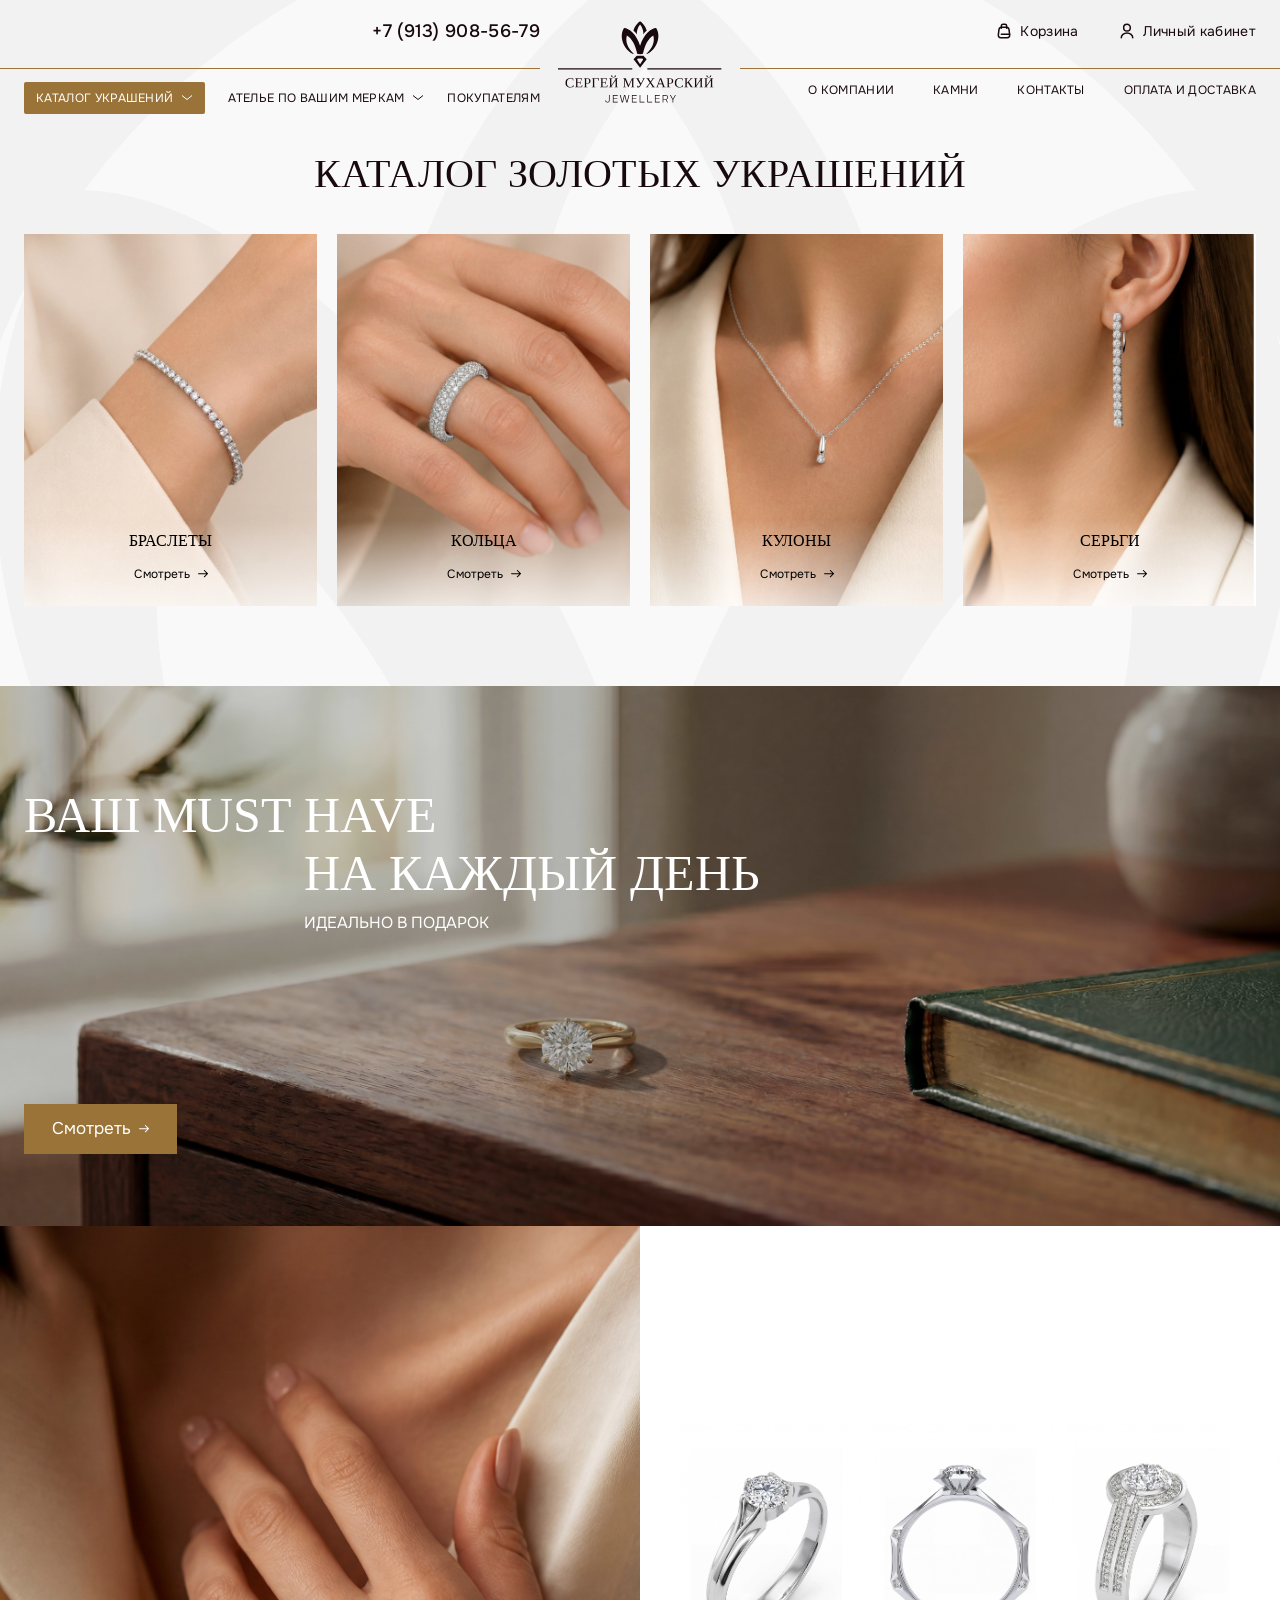
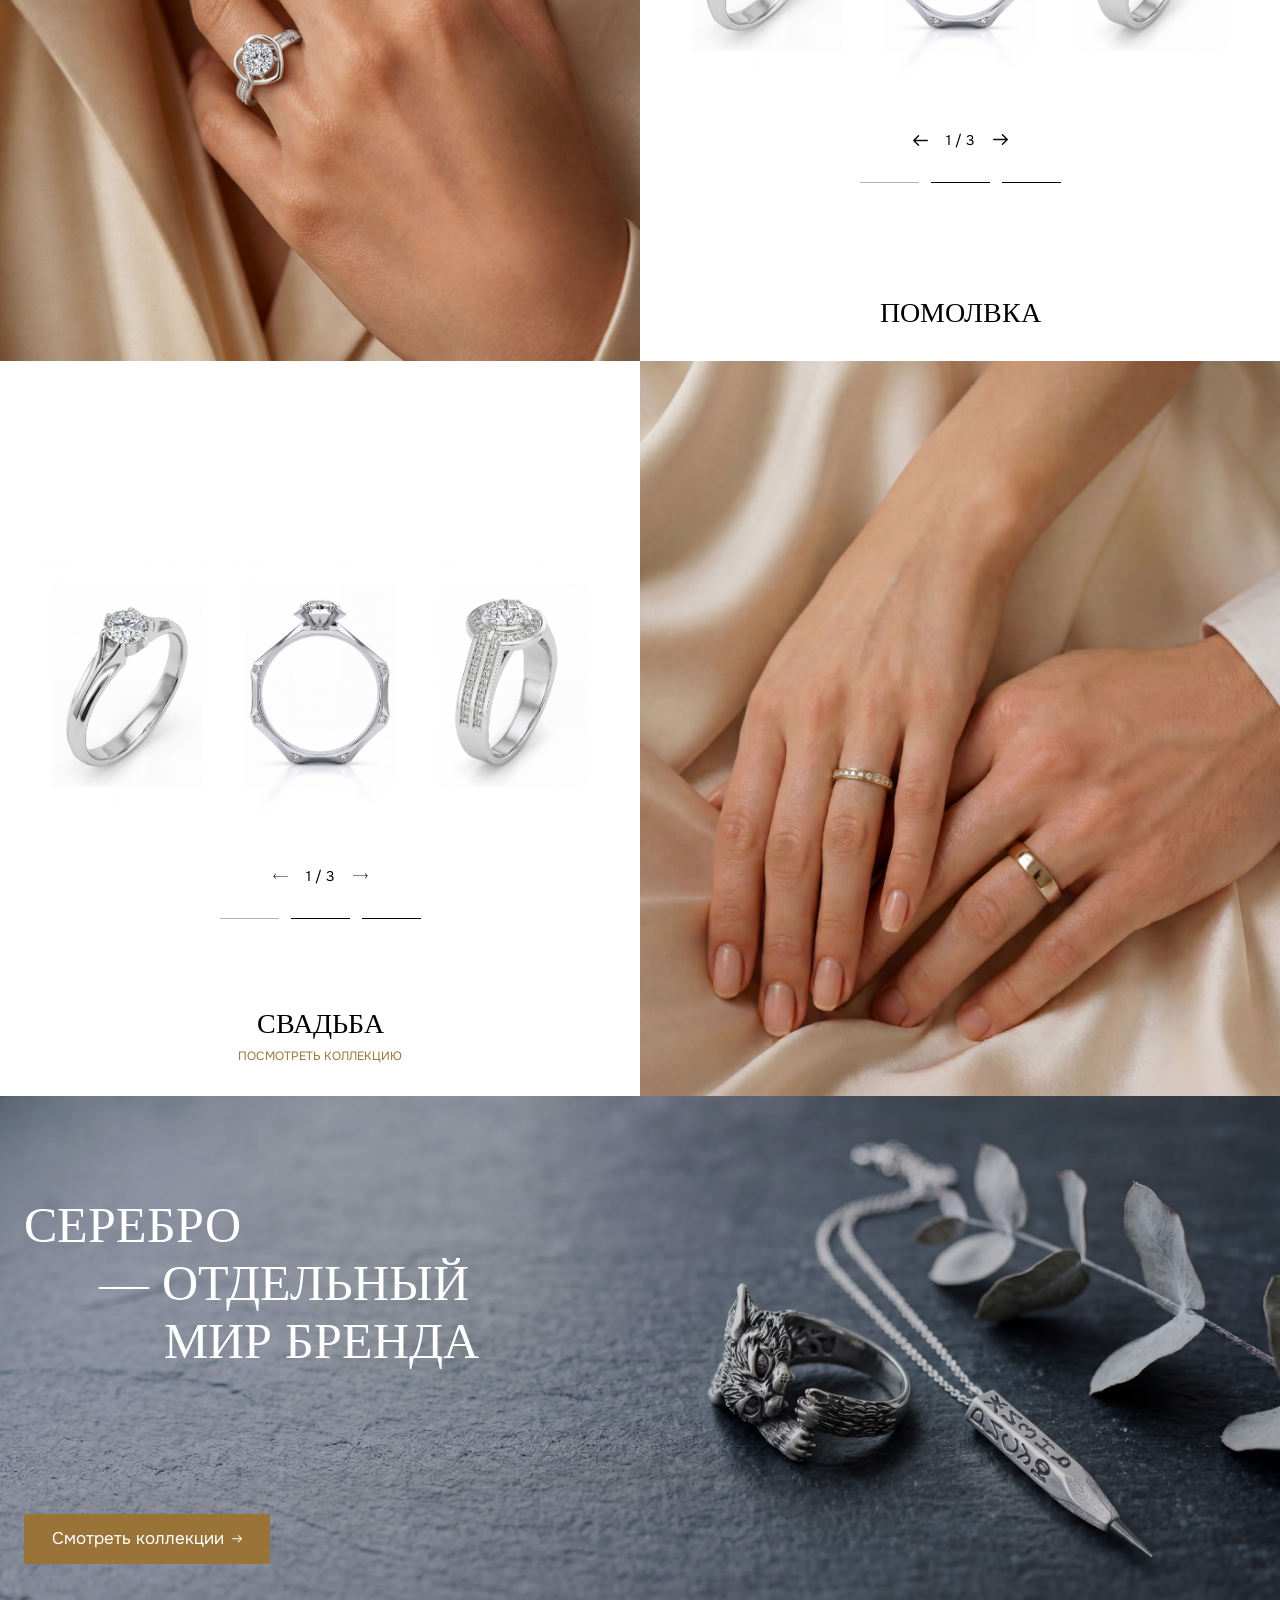
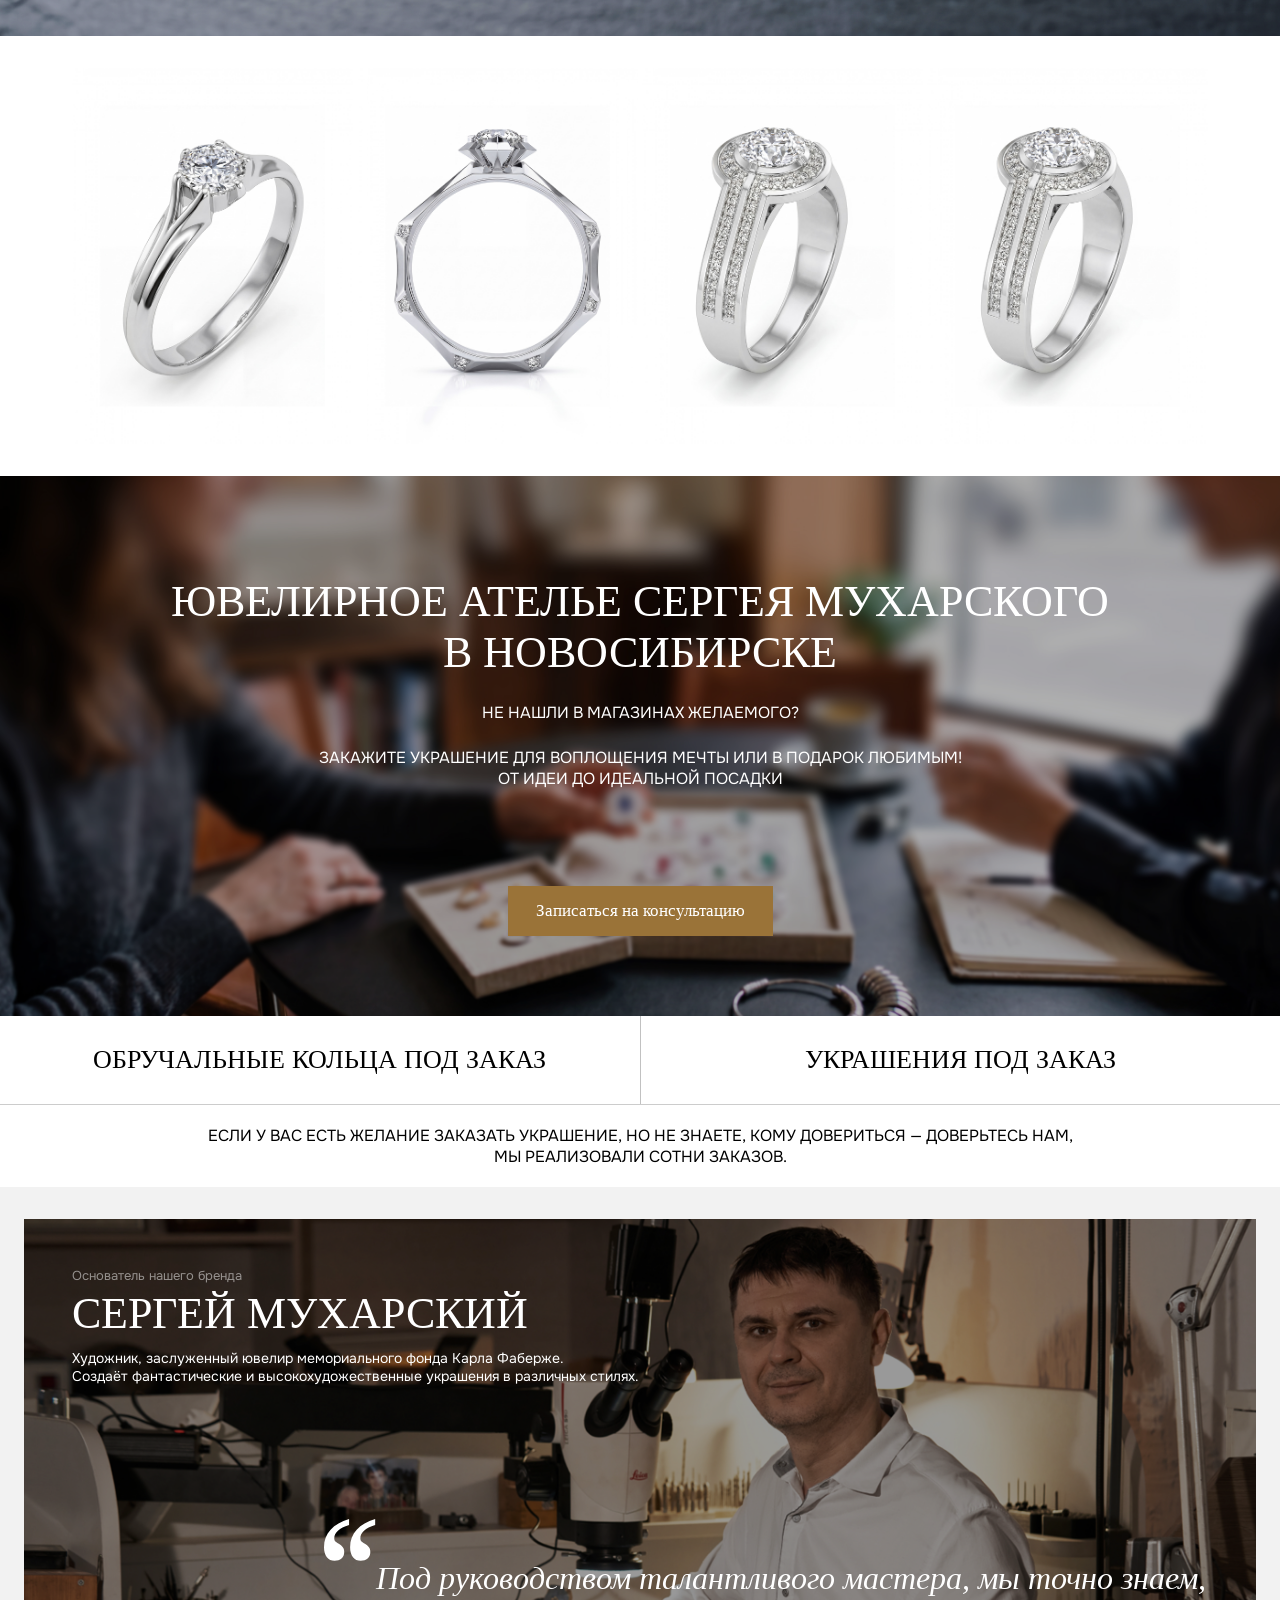
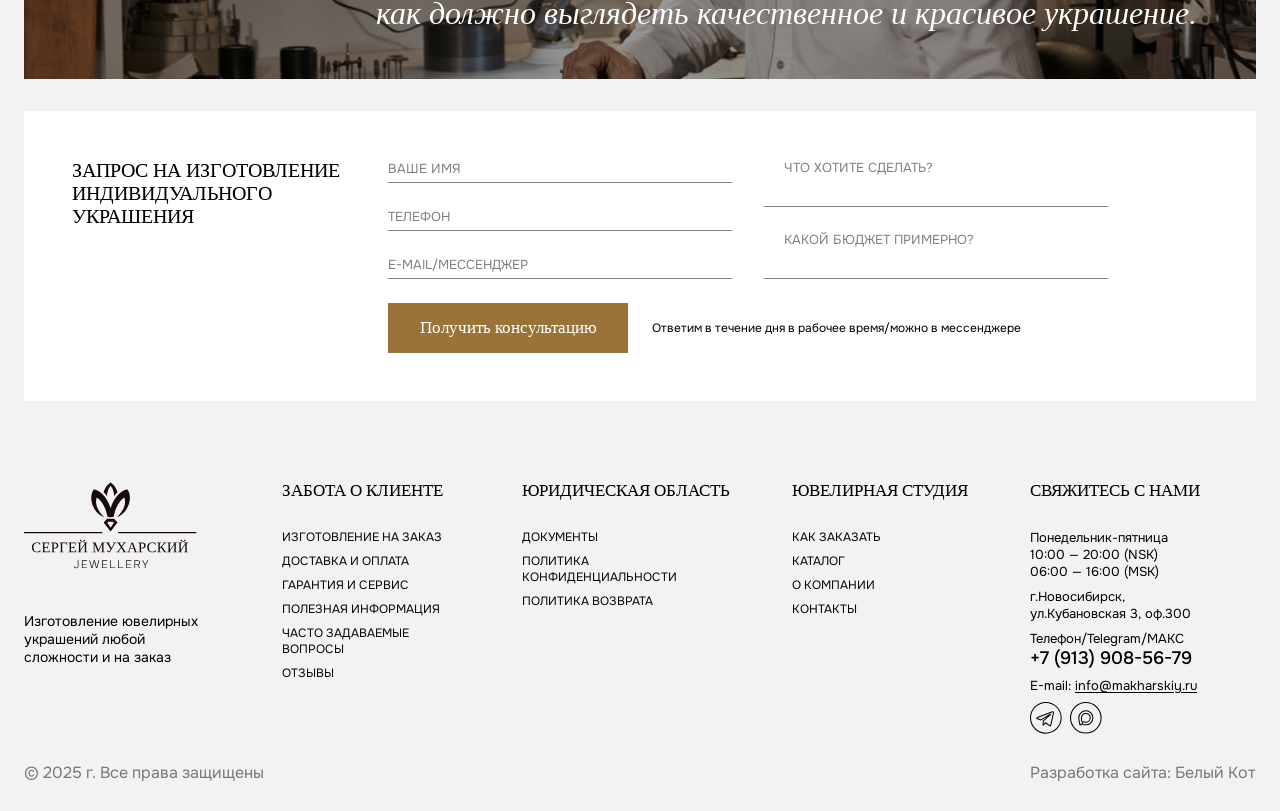
==== commit 8eaca445: "Updated" ====
--- a/index.html
+++ b/index.html
@@ -27,6 +27,7 @@
 		<link rel="stylesheet" href="css/reset.css">
 		<link rel="stylesheet" href="css/swiper-bundle.min.css">
 		<link rel="stylesheet" href="css/swiper.css">
+		<link rel="stylesheet" href="css/fancybox.css">
 		<link rel="stylesheet" href="css/styles.css">
 		<link rel="stylesheet" href="css/fonts.css">
 
@@ -703,6 +704,8 @@
 		<script src="js/functions.js"></script>
 		<script src="js/swiper-bundle.min.js"></script>
 		<script src="js/imask.js"></script>
+		<script src="js/fancybox.js"></script>
+		<script src="js/fancybox.ru_RU.js"></script>
 		<script src="js/nice-select2.js"></script>
 		<script src="js/scripts.js"></script>
 	</body>
--- a/css/styles.css
+++ b/css/styles.css
@@ -111,10 +111,10 @@
     font-size: inherit;
     font-weight: inherit;
     line-height: inherit;
+    letter-spacing: inherit;
 
     cursor: pointer;
     vertical-align: top;
-    letter-spacing: inherit;
 
     color: inherit;
     border: none;
@@ -125,6 +125,7 @@
 .wrap
 {
     position: relative;
+    z-index: 5;
 
     display: flex;
     overflow: clip;
@@ -132,8 +133,6 @@
 
     min-height: 100%;
 
-    z-index: 5;
-
     background: var(--bg);
 }
 
@@ -141,18 +140,18 @@
 .wrap > .main
 {
     position: relative;
+    z-index: 3;
 
     display: flex;
     flex: 1 0 auto;
     flex-direction: column;
-
-    z-index: 3;
 }
 
 
 .wrap .main_bg
 {
     position: absolute;
+    z-index: 1;
     top: 0;
     left: 50%;
 
@@ -160,7 +159,6 @@
 
     width: 1379px;
 
-    z-index: 1;
     transform: translateX(-50%);
     pointer-events: none;
 }
@@ -264,7 +262,6 @@
 {
     display: flex;
     flex-direction: column;
-
     gap: 4px;
 }
 
@@ -282,14 +279,13 @@
     align-items: center;
     flex-wrap: wrap;
     justify-content: space-between;
+    gap: var(--inner_gap_m);
 
     padding-block: var(--inner_gap_m);
     padding-inline: 56px;
 
     cursor: pointer;
     transition: color .2s linear;
-
-    gap: var(--inner_gap_m);
 }
 
 
@@ -375,10 +371,15 @@
 header
 {
     position: relative;
+    z-index: 9;
 
     margin-bottom: var(--outside_gap_s);
 
-    z-index: 9;
+
+    &.s_m
+    {
+        margin-bottom: var(--block_padding);
+    }
 }
 
 
@@ -412,20 +413,18 @@
 header .top
 {
     position: relative;
+    z-index: 3;
 
     padding-block: var(--inner_gap_l) var(--block_padding_l);
-
+}
+
+
+header .bottom
+{
+    position: relative;
     z-index: 3;
-}
-
-
-header .bottom
-{
-    position: relative;
 
     padding-block: var(--inner_gap) 0;
-
-    z-index: 3;
 }
 
 
@@ -444,6 +443,7 @@
 header .logo
 {
     position: absolute;
+    z-index: 3;
     top: var(--inner_gap_l);
     left: 50%;
 
@@ -451,7 +451,6 @@
 
     margin-inline: auto;
 
-    z-index: 3;
     transform: translateX(-50%);
     text-decoration: none;
 
@@ -476,11 +475,10 @@
     align-items: center;
     flex-wrap: wrap;
     justify-content: flex-end;
+    gap: var(--block_padding_l);
 
     width: 552px;
     max-width: 100%;
-
-    gap: var(--block_padding_l);
 }
 
 
@@ -495,7 +493,6 @@
 {
     font-size: var(--font_size_l);
     font-weight: 500;
-
     letter-spacing: .32px;
 }
 
@@ -518,16 +515,15 @@
     align-items: center;
     flex-wrap: wrap;
     justify-content: flex-start;
+    gap: var(--inner_gap_xs);
 
     font-size: var(--font_size_s);
+    letter-spacing: .32px;
 
     transition: color .2s linear;
     text-decoration: none;
-    letter-spacing: .32px;
 
     color: currentColor;
-
-    gap: var(--inner_gap_xs);
 }
 
 
@@ -596,17 +592,16 @@
     align-items: center;
     flex-wrap: wrap;
     justify-content: center;
+    gap: var(--inner_gap_xs);
 
     font-size: var(--font_size_xs);
+    letter-spacing: .32px;
 
     transition: .2s linear;
     text-decoration: none;
-    letter-spacing: .32px;
     text-transform: uppercase;
 
     color: currentColor;
-
-    gap: var(--inner_gap_xs);
 }
 
 
@@ -644,13 +639,12 @@
 .mob_header
 {
     position: relative;
+    z-index: 9;
 
     display: none;
 
     margin-bottom: var(--inner_gap);
     padding-block: var(--inner_gap_s);
-
-    z-index: 9;
 }
 
 
@@ -693,7 +687,6 @@
 
     font-size: var(--font_size_l);
     font-weight: 500;
-
     letter-spacing: .32px;
 }
 
@@ -841,10 +834,9 @@
 {
     display: flex;
     flex-direction: column;
+    gap: var(--inner_gap_l);
 
     margin-bottom: var(--block_head_offset);
-
-    gap: var(--inner_gap_l);
 }
 
 
@@ -862,8 +854,8 @@
     font-family: var(--font_family2);
     font-size: var(--font_size_title);
     line-height: 1;
-
     letter-spacing: .32px;
+
     text-transform: uppercase;
 }
 
@@ -908,17 +900,22 @@
 }
 
 
+.block_head .title.none_uppercase
+{
+    text-transform: none;
+}
+
+
 .block_head .sub_title
 {
     display: flex;
     flex-direction: column;
+    gap: var(--inner_gap_xs);
 
     font-size: calc(var(--font_size_l) - 1px);
     line-height: 110%;
 
     text-transform: uppercase;
-
-    gap: var(--inner_gap_xs);
 }
 
 
@@ -968,7 +965,7 @@
     --form_input_padding_inline: var(--inner_gap);
     --form_textarea_height: 100px;
     --form_textarea_padding_block: var(--inner_gap);
-    --form_input_padding_inline: var(--inner_gap);
+    --form_textarea_padding_inline: var(--inner_gap);
 }
 
 
@@ -1041,6 +1038,18 @@
 }
 
 
+.form .label
+{
+    margin-bottom: 8px;
+
+    font-size: 13px;
+    font-weight: 500;
+    line-height: 146.154%;
+
+    color: #262629;
+}
+
+
 .form .input
 {
     display: block;
@@ -1133,6 +1142,7 @@
 .form .nice-select-dropdown
 {
     position: absolute;
+    z-index: 9;
     top: 100%;
     right: 0;
 
@@ -1143,7 +1153,6 @@
     margin-top: -1px;
     padding-block: var(--inner_gap_s);
 
-    z-index: 9;
     transition: .2s linear;
     transform: none;
 
@@ -1160,9 +1169,9 @@
     padding-block: var(--inner_gap_xs);
     padding-inline: var(--form_input_padding_inline);
 
+    font-size: calc(var(--font_size) - 1px);
+
     list-style-type: none;
-
-    font-size: calc(var(--font_size) - 1px);
 
     cursor: pointer;
     transition: color .2s linear;
@@ -1350,6 +1359,53 @@
 
 
 
+/*---------------
+    Page head
+---------------*/
+.page_head
+{
+    margin-bottom: var(--inner_gap);
+
+
+    .breadcrumbs
+    {
+        display: flex;
+        align-content: center;
+        align-items: center;
+        flex-wrap: wrap;
+        justify-content: flex-start;
+        gap: var(--inner_gap_s);
+
+        padding-inline: var(--inner_gap);
+
+        font-size: var(--font_size_xs);
+        line-height: 150%;
+
+        color: #737373;
+
+
+
+        a
+        {
+            transition: color .2s linear;
+            text-decoration: none;
+
+            color: currentColor;
+
+
+            @media (hover: hover) and (pointer: fine)
+            {
+                &:hover
+                {
+                    color: var(--primary_color);
+                }
+            }
+        }
+    }
+}
+
+
+
 /*-------------------
     First section
 -------------------*/
@@ -1374,11 +1430,10 @@
     display: flex;
     flex-direction: column;
     justify-content: space-between;
+    gap: var(--outside_gap_s);
 
     width: 655px;
     max-width: 100%;
-
-    gap: var(--outside_gap_s);
 }
 
 
@@ -1393,8 +1448,8 @@
     font-family: var(--font_family2);
     font-size: var(--font_size_title_s);
     line-height: 1;
-
     letter-spacing: .295px;
+
     text-transform: uppercase;
 }
 
@@ -1415,11 +1470,10 @@
 {
     display: flex;
     flex-direction: column;
+    gap: var(--block_padding_l);
 
     font-size: var(--font_size_s);
     line-height: 110%;
-
-    gap: var(--block_padding_l);
 }
 
 
@@ -1444,7 +1498,6 @@
 {
     display: flex;
     flex-direction: column;
-
     gap: var(--inner_gap_s);
 }
 
@@ -1456,6 +1509,7 @@
     align-items: center;
     flex-wrap: wrap;
     justify-content: center;
+    gap: var(--block_padding);
 
     width: 100%;
     height: 87px;
@@ -1469,8 +1523,6 @@
 
     color: var(--light_color);
     background: var(--dark_color);
-
-    gap: var(--block_padding);
 }
 
 
@@ -1603,10 +1655,9 @@
     align-items: center;
     flex-wrap: wrap;
     justify-content: space-between;
+    gap: var(--inner_gap);
 
     margin-bottom: var(--block_padding_l);
-
-    gap: var(--inner_gap);
 }
 
 
@@ -1623,10 +1674,9 @@
     align-items: center;
     flex-wrap: wrap;
     justify-content: flex-start;
+    gap: var(--inner_gap);
 
     line-height: 110%;
-
-    gap: var(--inner_gap);
 }
 
 
@@ -1658,11 +1708,10 @@
 {
     display: flex;
     flex-direction: column;
+    gap: 25px;
 
     width: 510px;
     max-width: 100%;
-
-    gap: 25px;
 }
 
 
@@ -1670,10 +1719,9 @@
 {
     display: flex;
     flex-direction: column;
+    gap: var(--block_padding);
 
     width: calc(100% - 794px);
-
-    gap: var(--block_padding);
 }
 
 
@@ -1684,21 +1732,19 @@
 
     display: flex;
     flex-direction: column;
+    gap: var(--inner_gap);
 
     height: 400px;
     padding: 34px;
 
     color: var(--light_color);
     background: var(--bg_black);
-
-    gap: var(--inner_gap);
 }
 
 
 .why_we .design > *
 {
     position: relative;
-
     z-index: 3;
 }
 
@@ -1727,11 +1773,11 @@
 .why_we .design .thumb
 {
     position: absolute;
+    z-index: 1;
     inset: 0;
 
     display: block;
 
-    z-index: 1;
     pointer-events: none;
 }
 
@@ -1772,11 +1818,10 @@
 {
     display: flex;
     flex-direction: column;
+    gap: var(--block_padding_l);
 
     width: 284px;
     max-width: 100%;
-
-    gap: var(--block_padding_l);
 }
 
 
@@ -1825,6 +1870,7 @@
     display: flex;
     flex-direction: column;
     justify-content: flex-end;
+    gap: 15px;
 
     width: 50%;
     height: 456px;
@@ -1833,15 +1879,12 @@
 
     color: var(--light_color);
     background: var(--dark_color);
-
-    gap: 15px;
 }
 
 
 .why_we .banners .banner > *
 {
     position: relative;
-
     z-index: 3;
 }
 
@@ -1868,11 +1911,10 @@
 .why_we .banners .banner .image
 {
     position: absolute;
+    z-index: 1;
     inset: 0;
 
     display: block;
-
-    z-index: 1;
 }
 
 
@@ -1896,12 +1938,11 @@
 
     display: flex;
     flex-direction: column;
+    gap: var(--block_padding_l);
 
     margin-right: var(--inner_gap);
     margin-left: var(--block_padding_l);
     padding-top: var(--inner_gap_s);
-
-    gap: var(--block_padding_l);
 }
 
 
@@ -1943,7 +1984,6 @@
     align-items: flex-start;
     flex-wrap: wrap;
     justify-content: space-between;
-
     gap: var(--inner_gap);
 }
 
@@ -1952,7 +1992,6 @@
 {
     display: flex;
     flex-direction: column;
-
     gap: 4px;
 }
 
@@ -2003,13 +2042,12 @@
 {
     display: flex;
     flex-direction: column;
+    gap: 16px;
 
     font-size: var(--font_size_l);
     line-height: 110%;
 
     text-align: center;
-
-    gap: 16px;
 }
 
 
@@ -2115,14 +2153,13 @@
 {
     display: flex;
     flex-direction: column;
+    gap: var(--inner_gap);
 
     width: calc(100% - 720px);
     padding-block: 46px 102px;
     padding-inline: var(--inner_gap_l);
 
     background: var(--light_color);
-
-    gap: var(--inner_gap);
 }
 
 
@@ -2143,7 +2180,6 @@
     align-items: flex-start;
     flex-wrap: wrap;
     justify-content: space-between;
-
     gap: var(--inner_gap_m);
 }
 
@@ -2153,11 +2189,10 @@
 {
     display: flex;
     flex-direction: column;
+    gap: var(--inner_gap_s);
 
     width: 250px;
     max-width: 100%;
-
-    gap: var(--inner_gap_s);
 }
 
 
@@ -2182,10 +2217,9 @@
 {
     display: flex;
     flex-direction: column;
+    gap: 16px;
 
     line-height: 110%;
-
-    gap: 16px;
 }
 
 
@@ -2271,13 +2305,12 @@
 {
     display: flex;
     flex-direction: column;
+    gap: 16px;
 
     padding-block: var(--block_padding);
     padding-inline: var(--inner_gap);
 
     text-align: center;
-
-    gap: 16px;
 }
 
 
@@ -2285,7 +2318,6 @@
 {
     font-family: var(--font_family2);
     line-height: 100%;
-
     letter-spacing: .32px;
 
     opacity: .4;
@@ -2304,8 +2336,8 @@
     font-family: var(--font_family2);
     font-size: var(--font_size_xl);
     line-height: 100%;
-
     letter-spacing: .32px;
+
     text-transform: uppercase;
 }
 
@@ -2314,11 +2346,10 @@
 {
     display: flex;
     flex-direction: column;
+    gap: 16px;
 
     font-size: calc(var(--font_size) - 1px);
     line-height: 130%;
-
-    gap: 16px;
 }
 
 
@@ -2337,6 +2368,7 @@
 .guarantees .bg
 {
     position: absolute;
+    z-index: -1;
     top: -88px;
     right: 0;
 
@@ -2344,7 +2376,6 @@
 
     width: 1266px;
 
-    z-index: -1;
     pointer-events: none;
 }
 
@@ -2382,7 +2413,6 @@
     align-items: flex-start;
     flex-wrap: wrap;
     justify-content: space-between;
-
     gap: var(--block_padding_xl);
 }
 
@@ -2470,6 +2500,7 @@
     display: flex;
     flex-direction: column;
     justify-content: flex-end;
+    gap: var(--block_padding);
 
     width: 280px;
     max-width: 100%;
@@ -2477,8 +2508,6 @@
     padding-inline: var(--block_padding);
 
     background: var(--light_color);
-
-    gap: var(--block_padding);
 }
 
 
@@ -2534,10 +2563,9 @@
     display: flex;
     flex-direction: column;
     justify-content: space-between;
+    gap: 25px;
 
     width: calc(100% - 360px - var(--block_padding_l));
-
-    gap: 25px;
 }
 
 
@@ -2546,11 +2574,10 @@
     display: flex;
     flex-direction: column;
     justify-content: space-between;
+    gap: var(--block_padding_l);
 
     width: 360px;
     max-width: 100%;
-
-    gap: var(--block_padding_l);
 }
 
 
@@ -2576,6 +2603,7 @@
     align-items: flex-start;
     flex-wrap: wrap;
     justify-content: space-between;
+    gap: var(--inner_gap);
 
     margin-top: auto;
     padding-top: var(--inner_gap_s);
@@ -2586,8 +2614,6 @@
 
     counter-reset: number;
     text-transform: uppercase;
-
-    gap: var(--inner_gap);
 }
 
 
@@ -2598,7 +2624,6 @@
     align-items: center;
     flex-wrap: wrap;
     justify-content: flex-start;
-
     gap: var(--inner_gap);
 }
 
@@ -2636,11 +2661,10 @@
 {
     display: flex;
     flex-direction: column;
+    gap: var(--inner_gap_s);
 
     font-size: var(--font_size_l);
     line-height: 130%;
-
-    gap: var(--inner_gap_s);
 }
 
 
@@ -2668,6 +2692,7 @@
 .materials .bg
 {
     position: absolute;
+    z-index: -1;
     top: -160px;
     left: 50%;
 
@@ -2676,7 +2701,6 @@
     width: 973px;
     margin-left: -832px;
 
-    z-index: -1;
     transform: rotate(-32.73deg);
     pointer-events: none;
 }
@@ -2702,12 +2726,12 @@
 
 .materials .block_head
 {
+    gap: var(--block_padding_l);
+
     width: 449px;
     max-width: 100%;
     margin-bottom: 0;
     padding-top: 15px;
-
-    gap: var(--block_padding_l);
 }
 
 
@@ -2718,7 +2742,6 @@
     align-items: stretch;
     flex-wrap: wrap;
     justify-content: flex-start;
-
     gap: 6px;
 }
 
@@ -2727,6 +2750,7 @@
 {
     display: flex;
     flex-direction: column;
+    gap: 36px;
 
     width: 337px;
     max-width: 100%;
@@ -2734,8 +2758,6 @@
 
     color: var(--light_color);
     background: var(--primary_color);
-
-    gap: 36px;
 }
 
 
@@ -2763,7 +2785,6 @@
 {
     display: flex;
     flex-direction: column;
-
     gap: 2px;
 }
 
@@ -2812,6 +2833,7 @@
 .order:before
 {
     position: absolute;
+    z-index: 1;
     bottom: 0;
     left: 50%;
 
@@ -2822,7 +2844,6 @@
     margin-left: calc(var(--content_width) / -2 + var(--outside_gap));
 
     content: '';
-    z-index: 1;
     pointer-events: none;
 
     opacity: .5;
@@ -2833,21 +2854,19 @@
 .order .data
 {
     position: relative;
+    z-index: 3;
 
     display: flex;
     align-content: stretch;
     align-items: stretch;
     flex-wrap: wrap;
     justify-content: flex-start;
+    gap: var(--block_padding_xl);
 
     padding-block: var(--outside_gap_s) var(--outside_gap);
     padding-inline: var(--outside_gap);
 
-    z-index: 3;
-
     background: var(--light_color);
-
-    gap: var(--block_padding_xl);
 }
 
 
@@ -2866,10 +2885,9 @@
     display: flex;
     flex-direction: column;
     justify-content: space-between;
+    gap: var(--block_padding_l);
 
     width: 620px;
-
-    gap: var(--block_padding_l);
 }
 
 
@@ -2948,7 +2966,6 @@
 {
     display: flex;
     flex-direction: column;
-
     gap: var(--inner_gap_s);
 }
 
@@ -2995,6 +3012,7 @@
 .lets_make .bg
 {
     position: absolute;
+    z-index: -1;
     top: -188px;
     left: 50%;
 
@@ -3003,7 +3021,6 @@
     width: 1260px;
     margin-left: -712px;
 
-    z-index: -1;
     transform: rotate(-32.73deg);
     pointer-events: none;
 }
@@ -3024,9 +3041,9 @@
     font-family: var(--font_family2);
     font-size: calc(var(--font_size_title_s) + 2px);
     line-height: 1;
+    letter-spacing: .283px;
 
     text-align: center;
-    letter-spacing: .283px;
     text-transform: uppercase;
 }
 
@@ -3062,10 +3079,9 @@
     align-items: stretch;
     flex-wrap: wrap;
     justify-content: center;
+    gap: var(--block_padding);
 
     margin-top: var(--block_padding_xl);
-
-    gap: var(--block_padding);
 }
 
 
@@ -3076,6 +3092,7 @@
     align-items: center;
     flex-wrap: wrap;
     justify-content: center;
+    gap: var(--inner_gap_s);
 
     width: 496px;
     height: 88px;
@@ -3089,8 +3106,6 @@
 
     color: var(--light_color);
     background: var(--dark_color);
-
-    gap: var(--inner_gap_s);
 }
 
 
@@ -3233,11 +3248,10 @@
     align-items: flex-start;
     flex-wrap: wrap;
     justify-content: space-between;
+    gap: var(--inner_gap);
 
     font-size: calc(var(--font_size_l) - 1px);
     line-height: 110%;
-
-    gap: var(--inner_gap);
 }
 
 
@@ -3295,10 +3309,9 @@
     align-items: stretch;
     flex-wrap: wrap;
     justify-content: center;
+    gap: var(--inner_gap_s);
 
     margin-top: var(--block_padding_xl);
-
-    gap: var(--inner_gap_s);
 }
 
 
@@ -3309,6 +3322,7 @@
     align-items: center;
     flex-wrap: wrap;
     justify-content: center;
+    gap: var(--inner_gap);
 
     width: 420px;
     max-width: calc(50% - var(--inner_gap_s) / 2);
@@ -3323,8 +3337,6 @@
 
     color: var(--light_color);
     background: var(--dark_color);
-
-    gap: var(--inner_gap);
 }
 
 
@@ -3380,7 +3392,6 @@
 .why_custom_made .data > *
 {
     position: relative;
-
     z-index: 3;
 }
 
@@ -3464,13 +3475,13 @@
 .why_custom_made .bg
 {
     position: absolute;
+    z-index: 1;
     bottom: 100%;
     left: 50%;
 
     width: 1300px;
     margin-bottom: -162px;
 
-    z-index: 1;
     transform: translateX(-50%);
     pointer-events: none;
 }
@@ -3495,10 +3506,9 @@
     align-items: flex-start;
     flex-wrap: nowrap;
     justify-content: flex-start;
+    gap: 15px;
 
     margin-bottom: var(--inner_gap_l);
-
-    gap: 15px;
 }
 
 
@@ -3546,14 +3556,13 @@
     display: flex;
     flex-direction: column;
     justify-content: center;
+    gap: var(--block_padding);
 
     width: calc(100% - 178px);
     padding: var(--block_padding);
 
     font-size: calc(var(--font_size_l) - 1px);
     line-height: 110%;
-
-    gap: var(--block_padding);
 }
 
 
@@ -3606,10 +3615,9 @@
 {
     display: flex;
     flex-direction: column;
+    gap: 16px;
 
     text-align: center;
-
-    gap: 16px;
 }
 
 
@@ -3649,8 +3657,8 @@
     font-family: var(--font_family2);
     font-size: var(--font_size_xl);
     line-height: 1;
-
     letter-spacing: .32px;
+
     text-transform: uppercase;
 }
 
@@ -3677,9 +3685,9 @@
     font-family: var(--font_family2);
     font-size: var(--font_size_xl);
     line-height: 1;
+    letter-spacing: .32px;
 
     text-align: center;
-    letter-spacing: .32px;
     text-transform: uppercase;
 
     color: var(--light_color);
@@ -3694,10 +3702,9 @@
     align-items: stretch;
     flex-wrap: wrap;
     justify-content: center;
+    gap: var(--inner_gap_s);
 
     margin-top: var(--outside_gap_s);
-
-    gap: var(--inner_gap_s);
 }
 
 
@@ -3708,6 +3715,7 @@
     align-items: center;
     flex-wrap: wrap;
     justify-content: center;
+    gap: var(--inner_gap);
 
     width: 420px;
     max-width: calc(50% - var(--inner_gap_s) / 2);
@@ -3722,8 +3730,6 @@
 
     color: var(--light_color);
     background: var(--dark_color);
-
-    gap: var(--inner_gap);
 }
 
 
@@ -3768,14 +3774,13 @@
 {
     display: flex;
     flex-direction: column;
+    gap: var(--block_padding_l);
 
     padding-block: 60px 52px;
     padding-inline: var(--block_padding_xl);
 
     color: var(--light_color);
     background: var(--bg_black);
-
-    gap: var(--block_padding_l);
 }
 
 
@@ -3791,11 +3796,11 @@
 
 .price_included .block_head
 {
+    gap: 16px;
+
     width: 620px;
     max-width: 100%;
     margin-bottom: 0;
-
-    gap: 16px;
 }
 
 
@@ -3803,13 +3808,12 @@
 {
     display: flex;
     flex-direction: column;
+    gap: 15px;
 
     font-size: var(--font_size_l);
     line-height: 130%;
 
     text-align: right;
-
-    gap: 15px;
 }
 
 
@@ -3818,8 +3822,8 @@
     font-family: var(--font_family2);
     font-size: var(--font_size_title);
     line-height: 1;
-
     letter-spacing: .32px;
+
     text-transform: uppercase;
 }
 
@@ -3842,6 +3846,7 @@
     align-items: flex-start;
     flex-wrap: wrap;
     justify-content: space-between;
+    gap: var(--inner_gap);
 
     font-family: var(--font_family2);
     font-size: calc(var(--font_size_xl) - 1px);
@@ -3849,8 +3854,6 @@
 
     counter-reset: number;
     text-transform: uppercase;
-
-    gap: var(--inner_gap);
 }
 
 
@@ -3861,7 +3864,6 @@
     align-items: center;
     flex-wrap: wrap;
     justify-content: flex-start;
-
     gap: 16px;
 }
 
@@ -3907,6 +3909,7 @@
     align-content: center;
     align-items: center;
     flex-direction: column;
+    gap: var(--inner_gap_s);
 
     margin-top: var(--block_padding_l);
 
@@ -3914,8 +3917,6 @@
     line-height: 130%;
 
     text-align: center;
-
-    gap: var(--inner_gap_s);
 }
 
 
@@ -3939,7 +3940,6 @@
     align-items: stretch;
     flex-wrap: wrap;
     justify-content: space-between;
-
     gap: var(--inner_gap_l);
 }
 
@@ -3948,14 +3948,13 @@
 {
     display: flex;
     flex-direction: column;
+    gap: var(--block_padding_xl);
 
     width: calc(100% - 607px - var(--inner_gap_l));
     padding-block: var(--block_padding_l) var(--inner_gap_m);
     padding-inline: 75px;
 
     background: var(--light_color);
-
-    gap: var(--block_padding_xl);
 }
 
 
@@ -3963,7 +3962,6 @@
 {
     display: flex;
     flex-direction: column;
-
     gap: var(--inner_gap_s);
 }
 
@@ -3984,14 +3982,13 @@
 {
     display: flex;
     flex-direction: column;
+    gap: var(--inner_gap);
 
     width: 520px;
     max-width: 100%;
 
     font-size: var(--font_size_l);
     line-height: 110%;
-
-    gap: var(--inner_gap);
 }
 
 
@@ -4032,7 +4029,6 @@
     align-items: flex-start;
     flex-wrap: wrap;
     justify-content: space-between;
-
     gap: var(--block_padding_xl);
 }
 
@@ -4082,6 +4078,7 @@
     align-items: center;
     flex-wrap: wrap;
     justify-content: space-between;
+    gap: var(--inner_gap);
 
     width: 420px;
     max-width: 100%;
@@ -4096,8 +4093,6 @@
 
     color: var(--primary_color);
     border: 1px solid var(--primary_color);
-
-    gap: var(--inner_gap);
 }
 
 
@@ -4171,21 +4166,20 @@
 .catalog .category .info
 {
     position: absolute;
+    z-index: 3;
     bottom: 0;
     left: 0;
 
     display: flex;
     flex-direction: column;
+    gap: 16px;
 
     width: 100%;
     padding: var(--inner_gap_m);
 
-    z-index: 3;
     text-align: center;
 
     color: #000;
-
-    gap: 16px;
 }
 
 
@@ -4204,10 +4198,9 @@
     align-items: center;
     flex-wrap: wrap;
     justify-content: center;
+    gap: var(--inner_gap_xs);
 
     font-size: var(--font_size_xs);
-
-    gap: var(--inner_gap_xs);
 }
 
 
@@ -4237,7 +4230,6 @@
 .promo .banner .cont
 {
     position: relative;
-
     z-index: 3;
 }
 
@@ -4279,6 +4271,7 @@
     align-items: center;
     flex-wrap: wrap;
     justify-content: center;
+    gap: var(--inner_gap_xs);
 
     width: fit-content;
     height: 51px;
@@ -4288,8 +4281,6 @@
     font-size: calc(var(--font_size_l) - 1px);
 
     background: var(--primary_color);
-
-    gap: var(--inner_gap_xs);
 }
 
 
@@ -4305,9 +4296,9 @@
 .promo .banner .image
 {
     position: absolute;
+    z-index: 1;
     inset: 0;
 
-    z-index: 1;
     pointer-events: none;
 
     background: var(--bg_grey);
@@ -4383,7 +4374,6 @@
     align-items: center;
     flex-wrap: wrap;
     justify-content: center;
-
     column-gap: 16px;
 }
 
@@ -4448,10 +4438,10 @@
 {
     position: relative;
 
+    gap: var(--inner_gap_s);
+
     height: 1px;
     margin-top: var(--block_padding_l);
-
-    gap: var(--inner_gap_s);
 }
 
 
@@ -4523,13 +4513,12 @@
 
     display: flex;
     flex-direction: column;
+    gap: var(--inner_gap_xs);
 
     width: 100%;
     padding: var(--block_padding_xl);
 
     text-align: center;
-
-    gap: var(--inner_gap_xs);
 }
 
 
@@ -4621,6 +4610,7 @@
     align-content: center;
     align-items: center;
     flex-direction: column;
+    gap: var(--inner_gap_m);
 
     min-height: 611px;
     padding-block: 120px 88px;
@@ -4630,15 +4620,12 @@
 
     color: var(--light_color);
     background: var(--bg_black);
-
-    gap: var(--inner_gap_m);
 }
 
 
 .about_info .head > *
 {
     position: relative;
-
     z-index: 3;
 }
 
@@ -4659,10 +4646,9 @@
 {
     display: flex;
     flex-direction: column;
+    gap: var(--inner_gap_m);
 
     text-transform: uppercase;
-
-    gap: var(--inner_gap_m);
 }
 
 
@@ -4682,11 +4668,11 @@
 .about_info .head .bg
 {
     position: absolute;
+    z-index: 1;
     inset: 0;
 
     display: block;
 
-    z-index: 1;
     pointer-events: none;
 }
 
@@ -4792,7 +4778,6 @@
 .boss_quote .data > *
 {
     position: relative;
-
     z-index: 3;
 }
 
@@ -4801,11 +4786,10 @@
 {
     display: flex;
     flex-direction: column;
+    gap: 4px;
 
     width: 576px;
     max-width: 100%;
-
-    gap: 4px;
 }
 
 
@@ -4871,11 +4855,11 @@
 .boss_quote .bg
 {
     position: absolute;
+    z-index: 1;
     inset: 0;
 
     display: block;
 
-    z-index: 1;
     pointer-events: none;
 }
 
@@ -4904,13 +4888,12 @@
     align-items: flex-start;
     flex-wrap: wrap;
     justify-content: flex-start;
+    gap: var(--inner_gap_m);
 
     padding-block: var(--block_padding_l);
     padding-inline: var(--outside_gap);
 
     background: var(--light_color);
-
-    gap: var(--inner_gap_m);
 }
 
 
@@ -4956,8 +4939,8 @@
     text-transform: uppercase;
 
     color: #000;
+    border-top: none;
     border-inline: none;
-    border-top: none;
 }
 
 
@@ -4968,7 +4951,6 @@
     align-items: center;
     flex-wrap: wrap;
     justify-content: flex-start;
-
     gap: var(--inner_gap_m);
 }
 
@@ -5002,16 +4984,1563 @@
 
 
 
+/*------------------
+    Product info
+------------------*/
+[data-state].hide
+{
+    display: none !important;
+}
+
+
+.product_info
+{
+    margin-bottom: 14px;
+
+
+    .cont
+    {
+        display: flex;
+        align-content: stretch;
+        align-items: stretch;
+        flex-wrap: wrap;
+        justify-content: space-between;
+        gap: 16px;
+    }
+
+
+    .col_left
+    {
+        position: relative;
+
+        display: flex;
+        flex-direction: column;
+        gap: var(--inner_gap);
+
+        width: calc(100% - 660px);
+    }
+
+
+    .col_main
+    {
+        position: relative;
+
+        display: flex;
+        flex-direction: column;
+        gap: var(--inner_gap);
+
+        width: 644px;
+        max-width: 100%;
+        padding-block: var(--inner_gap_s) var(--inner_gap);
+        padding-inline: var(--inner_gap_l);
+
+        background: var(--light_color);
+
+
+        .row
+        {
+            display: flex;
+            align-content: flex-start;
+            align-items: flex-start;
+            flex-wrap: wrap;
+            justify-content: space-between;
+            gap: var(--inner_gap_m);
+        }
+    }
+
+
+    .images
+    {
+        padding-left: 104px;
+
+
+        .big
+        {
+            position: relative;
+
+
+            .swiper
+            {
+                --slidesPerView: 1;
+                --spaceBetween: 0;
+            }
+
+
+            .link
+            {
+                display: block;
+
+                text-decoration: none;
+
+                color: currentColor;
+            }
+
+
+            .thumb
+            {
+                display: block;
+
+                background: #ebeced;
+
+
+                img
+                {
+                    mix-blend-mode: multiply;
+                }
+            }
+
+
+            .zoom
+            {
+                position: absolute;
+                z-index: 3;
+                right: 14px;
+                bottom: 14px;
+
+                display: flex;
+                align-content: center;
+                align-items: center;
+                flex-wrap: wrap;
+                justify-content: center;
+
+                width: 50px;
+
+                pointer-events: none;
+
+                color: #181818;
+                border: 1px solid #bdbdbd;
+                border-radius: 50%;
+                background: var(--light_color);
+
+                aspect-ratio: 1 / 1;
+
+
+                .icon
+                {
+                    display: block;
+
+                    width: 18px;
+
+                    aspect-ratio: 1 / 1;
+                }
+            }
+        }
+
+
+        .thumbs
+        {
+            position: absolute;
+            top: 0;
+            left: 0;
+
+            width: 88px;
+            height: 100%;
+
+
+            .swiper
+            {
+                position: absolute;
+                inset: 0;
+
+                --slidesPerView: auto;
+                --spaceBetween: 14px;
+
+
+                .swiper-slide
+                {
+                    width: 100%;
+                    height: auto;
+                }
+            }
+
+
+            .thumb
+            {
+                position: relative;
+
+                display: block;
+
+                cursor: pointer;
+                transition: outline-color .2s linear;
+
+                outline: 1px solid transparent;
+                outline-offset: -1px;
+                background: #ebeced;
+
+
+                .swiper-slide-thumb-active &
+                {
+                    outline-color: #333;
+                }
+            }
+        }
+    }
+
+
+    .images_exp
+    {
+        font-size: 12px;
+        line-height: 150%;
+
+        color: #737373;
+    }
+
+
+    .images_features
+    {
+        padding-block: var(--inner_gap_xs);
+
+        font-size: 13px;
+        line-height: 138.462%;
+
+        color: #454548;
+
+
+        .item
+        {
+            display: flex;
+            align-content: flex-start;
+            align-items: flex-start;
+            flex-wrap: wrap;
+            justify-content: space-between;
+            gap: var(--inner_gap_s);
+
+
+            .icon
+            {
+                display: flex;
+                align-content: center;
+                align-items: center;
+                flex-wrap: wrap;
+                justify-content: center;
+
+                width: 48px;
+
+                border: 1px solid #dcdcdc;
+                border-radius: 50%;
+                background: #fafafa;
+
+                aspect-ratio: 1 / 1;
+
+
+                img
+                {
+                    display: block;
+
+                    max-width: 100%;
+                    max-height: 100%;
+                }
+
+
+                & + *
+                {
+                    align-self: center;
+
+                    width: calc(100% - 48px - var(--inner_gap_s));
+                }
+            }
+        }
+    }
+
+
+    .top
+    {
+        display: flex;
+        align-content: center;
+        align-items: center;
+        flex-wrap: nowrap;
+        justify-content: space-between;
+        gap: var(--inner_gap);
+
+
+        .line
+        {
+            width: 100%;
+            height: 1px;
+
+            background: #292929;
+        }
+    }
+
+
+    .title
+    {
+        font-family: var(--font_family2);
+        font-size: 56px;
+        font-weight: 400;
+        line-height: 114.286%;
+
+        white-space: nowrap;
+
+        color: #181818;
+    }
+
+
+    .code
+    {
+        width: 84px;
+        min-width: 84px;
+
+        font-size: var(--font_size_xs);
+        line-height: 150%;
+
+        text-align: right;
+        white-space: nowrap;
+
+        color: #737373;
+    }
+
+
+    .sub_title
+    {
+        font-size: var(--font_size_xl);
+        font-weight: 400;
+        line-height: 140%;
+
+        color: #181818;
+    }
+
+
+    .description
+    {
+        width: calc(100% - 224px - var(--inner_gap_m));
+
+        font-size: 15px;
+        line-height: 146.667%;
+
+        color: #737373;
+    }
+
+
+    .features
+    {
+        display: flex;
+        flex-direction: column;
+        gap: var(--inner_gap_xs);
+
+        width: 224px;
+        max-width: 100%;
+        margin-left: auto;
+        padding-left: var(--inner_gap_m);
+
+        font-size: 13px;
+        font-weight: 500;
+        line-height: 20px;
+
+        color: #28282a;
+        border-left: 1px solid #dedede;
+
+
+        span
+        {
+            font-weight: 400;
+
+            color: #88878a;
+        }
+    }
+
+
+    .benefits
+    {
+        font-size: var(--font_size_xs);
+        line-height: 150%;
+
+        color: #737373;
+    }
+
+
+    .delivery
+    {
+        display: flex;
+        flex-direction: column;
+        gap: var(--inner_gap_xs);
+
+
+        .name
+        {
+            display: flex;
+            align-content: flex-start;
+            align-items: flex-start;
+            flex-wrap: wrap;
+            justify-content: space-between;
+            gap: var(--inner_gap_s);
+
+
+            .icon
+            {
+                display: flex;
+                align-content: center;
+                align-items: center;
+                flex-wrap: wrap;
+                justify-content: center;
+
+                width: 32px;
+
+                opacity: .8;
+                border: 1px solid #dbdbdb;
+                border-radius: 50%;
+                background: #fafafa;
+
+                aspect-ratio: 1 / 1;
+
+
+                img
+                {
+                    display: block;
+
+                    max-width: 100%;
+                    max-height: 100%;
+                }
+
+
+                & + *
+                {
+                    align-self: center;
+
+                    width: calc(100% - 32px - var(--inner_gap_s));
+                }
+            }
+        }
+
+
+        .desc
+        {
+            display: flex;
+            flex-direction: column;
+            gap: var(--inner_gap_xs);
+
+            font-size: var(--font_size_xs);
+            line-height: 150%;
+
+            color: #737373;
+        }
+    }
+
+
+    .metal
+    {
+        display: flex;
+        flex-direction: column;
+        gap: 10px;
+
+
+        .top
+        {
+            display: flex;
+            align-content: center;
+            align-items: center;
+            flex-wrap: wrap;
+            justify-content: space-between;
+            gap: 10px;
+
+
+            .name,
+            .exp
+            {
+                width: calc(50% - 5px);
+            }
+
+
+            .exp
+            {
+                color: #181818;
+            }
+        }
+
+
+        .name
+        {
+            font-size: var(--font_size_xs);
+            font-weight: 500;
+            line-height: 166.667%;
+            letter-spacing: 1.2px;
+
+            text-transform: uppercase;
+
+            color: #181818;
+        }
+
+
+        .exp
+        {
+            font-size: var(--font_size_xs);
+            line-height: 166.667%;
+
+            text-align: right;
+
+            color: #808080;
+        }
+
+
+        .vals
+        {
+            .grid_row
+            {
+                --gap_x: 10px;
+                --gap_y: 10px;
+            }
+
+
+            label
+            {
+                display: flex;
+                align-content: center;
+                align-items: center;
+                flex-wrap: wrap;
+                justify-content: center;
+                gap: 10px;
+
+                min-height: 50px;
+                padding-block: var(--inner_gap_xs);
+                padding-inline: var(--inner_gap_s);
+
+                font-size: var(--font_size_s);
+                line-height: 142.857%;
+
+                cursor: pointer;
+                transition: .2s linear;
+
+                color: #181818;
+                border: 1px solid var(--bg_grey);
+                border-radius: 1px;
+                background: var(--light_color);
+
+
+                &:has(input:checked)
+                {
+                    border-color: #737373;
+                }
+
+
+                input
+                {
+                    display: none;
+                }
+
+
+                .icon
+                {
+                    display: block;
+
+
+                    img
+                    {
+                        display: block;
+
+                        width: 24px;
+
+                        border-radius: 50%;
+
+                        aspect-ratio: 1 / 1;
+                    }
+
+
+                    & + *
+                    {
+                        max-width: calc(100% - 34px);
+                    }
+                }
+            }
+        }
+
+
+        .metal_info
+        {
+            display: none;
+
+            margin-top: var(--inner_gap_xs);
+
+
+            .grid_row
+            {
+                --items_per_line: 3;
+                --gap_x: var(--inner_gap);
+                --gap_y: var(--inner_gap);
+
+
+                *.l_w
+                {
+                    --width_multiplier: 2;
+                }
+            }
+
+
+            .sec
+            {
+                display: flex;
+                flex-direction: column;
+                gap: 10px;
+            }
+
+
+            .vals
+            {
+                .grid_row
+                {
+                    --gap_x: 6px;
+                    --gap_y: 6px;
+
+
+                    & > *
+                    {
+                        width: auto;
+                    }
+                }
+
+
+                label
+                {
+                    min-height: 40px;
+                }
+            }
+        }
+    }
+
+
+    .size
+    {
+        display: flex;
+        flex-direction: column;
+        gap: var(--inner_gap_xs);
+
+
+        .top
+        {
+            display: flex;
+            align-content: flex-start;
+            align-items: flex-start;
+            flex-wrap: wrap;
+            justify-content: space-between;
+            gap: 10px;
+
+
+            .name,
+            .help
+            {
+                width: calc(50% - 5px);
+            }
+        }
+
+
+        .name
+        {
+            font-size: var(--font_size_xs);
+            font-weight: 500;
+            line-height: 166.667%;
+            letter-spacing: 1.2px;
+
+            text-transform: uppercase;
+
+            color: #181818;
+        }
+
+
+        .help
+        {
+            font-size: var(--font_size_xs);
+            line-height: 166.667%;
+
+            text-align: right;
+
+            color: var(--primary_color);
+
+
+            a
+            {
+                text-decoration: none;
+
+                color: currentColor;
+            }
+        }
+
+
+        .grid_row
+        {
+            --items_per_line: 9;
+            --gap_x: 6px;
+            --gap_y: 6px;
+        }
+
+
+        label
+        {
+            display: flex;
+            flex-direction: column;
+            justify-content: center;
+
+            height: 48px;
+
+            cursor: pointer;
+            transition: .2s linear;
+            text-align: center;
+
+            border-radius: 2px;
+
+
+            &.ready
+            {
+                border: 1px solid #a8c0b0;
+                background: #eff5f1;
+
+
+                &:has(input:checked)
+                {
+                    border-color: #4d7560;
+                    background: #d9e8df;
+                    box-shadow: inset 0 0 0 1px #4d7560;
+                }
+            }
+
+
+            &.will_manufacture
+            {
+                border: 1px solid #ddd3c1;
+                background: #fcfaf6;
+
+
+                &:has(input:checked)
+                {
+                    border-color: var(--primary_color);
+                    background: #f3e9d8;
+                    box-shadow: inset 0 0 0 1px var(--primary_color);
+                }
+            }
+
+
+            &:has(input:checked) .val
+            {
+                font-weight: 500;
+            }
+
+
+            input
+            {
+                display: none;
+            }
+
+
+            .val
+            {
+                font-size: 11px;
+                line-height: 140%;
+
+                color: #28282a;
+
+
+                & + *
+                {
+                    font-size: 9px;
+                    font-weight: 500;
+                    line-height: calc(100% + 5px);
+
+
+                    .ready &
+                    {
+                        color: #4d7560;
+                    }
+
+
+                    .will_manufacture &
+                    {
+                        color: var(--primary_color);
+                    }
+                }
+            }
+        }
+
+
+        .exp
+        {
+            font-size: var(--font_size_xs);
+            font-weight: 500;
+            line-height: 163.636%;
+
+
+            .ready
+            {
+                color: #4d7560;
+            }
+
+
+            .will_manufacture
+            {
+                color: var(--primary_color);
+            }
+        }
+
+
+        .other_size_btn
+        {
+            display: block;
+
+            width: fit-content;
+
+            font-size: 13px;
+            line-height: 138.462%;
+
+            color: var(--primary_color);
+
+            text-decoration-line: underline;
+            text-decoration-style: solid;
+            text-decoration-skip-ink: auto;
+            text-decoration-thickness: auto;
+            text-underline-offset: auto;
+            text-underline-position: from-font;
+        }
+
+
+        .no
+        {
+            font-size: 13px;
+            line-height: 150%;
+
+            color: #737373;
+        }
+    }
+
+
+    .order_info
+    {
+        display: flex;
+        align-content: flex-end;
+        align-items: flex-end;
+        flex-wrap: wrap;
+        justify-content: space-between;
+        gap: 14px;
+
+        padding: var(--inner_gap);
+
+        border-radius: 2px;
+        background: #ebeced;
+
+
+        .your_performance
+        {
+            display: flex;
+            align-content: flex-start;
+            align-items: flex-start;
+            flex-wrap: wrap;
+            justify-content: space-between;
+            gap: 16px;
+
+            width: 100%;
+
+
+            .thumb
+            {
+                display: flex;
+                align-content: center;
+                align-items: center;
+                flex-wrap: wrap;
+                justify-content: center;
+
+                width: 72px;
+                height: 56px;
+
+                mix-blend-mode: multiply;
+
+
+                & + *
+                {
+                    display: flex;
+                    align-self: center;
+                    flex-direction: column;
+                    gap: 6px;
+
+                    width: calc(100% - 88px);
+                }
+            }
+
+
+            .label
+            {
+                font-size: var(--font_size_xs);
+                line-height: 166.667%;
+
+                color: #737373;
+            }
+
+
+            .val
+            {
+                font-size: var(--font_size_s);
+                line-height: 142.857%;
+
+                color: #181818;
+            }
+        }
+
+
+        .info
+        {
+            display: flex;
+            flex-direction: column;
+            gap: 6px;
+
+            width: calc(100% - 226px);
+
+            font-size: var(--font_size_xs);
+            line-height: 150%;
+
+            color: #181818;
+
+
+            .ready
+            {
+                color: #4d7560;
+            }
+
+
+            .will_manufacture
+            {
+                color: var(--primary_color);
+            }
+
+
+            span
+            {
+                color: #808080;
+            }
+        }
+
+
+        .price
+        {
+            width: 212px;
+            max-width: 100%;
+
+            font-size: var(--font_size_title_s);
+            line-height: 137.5%;
+
+            text-align: right;
+
+            color: #181818;
+
+
+            &.by_calculation
+            {
+                width: 100%;
+
+                text-align: left;
+
+
+                &:not(.hide) + .info
+                {
+                    width: 100%;
+                    margin-top: -10px;
+                }
+            }
+        }
+    }
+
+
+    .btns
+    {
+        display: flex;
+        flex-direction: column;
+        gap: 16px;
+
+        text-align: center;
+
+
+        .size_btn,
+        .buy_btn
+        {
+            width: 100%;
+            height: 60px;
+
+            line-height: 137.5%;
+
+            transition: background .2s linear;
+
+            color: var(--light_color);
+            background: var(--primary_color);
+
+
+            @media (hover: hover) and (pointer: fine)
+            {
+                &:hover
+                {
+                    background: var(--dark_color);
+                }
+            }
+        }
+
+
+        .exp
+        {
+            font-size: 11px;
+            line-height: 145.455%;
+
+            color: #737373;
+        }
+
+
+        .edit_btn
+        {
+            display: flex;
+            align-content: center;
+            align-items: center;
+            flex-wrap: wrap;
+            justify-content: center;
+            gap: 10px;
+
+            width: 100%;
+            height: 60px;
+
+            font-size: 13px;
+            line-height: 137.5%;
+            line-height: 153.846%;
+
+            transition: .2s linear;
+
+            color: var(--primary_color);
+            border: 1px solid var(--primary_color);
+            border-radius: 2px;
+
+
+            .icon
+            {
+                display: block;
+
+                width: 24px;
+
+                aspect-ratio: 1 / 1;
+            }
+
+
+            span
+            {
+                max-width: calc(100% - 34px);
+            }
+
+
+            @media (hover: hover) and (pointer: fine)
+            {
+                &:hover
+                {
+                    color: var(--light_color);
+                    background: var(--primary_color);
+                }
+            }
+        }
+    }
+
+
+    .contacts
+    {
+        display: flex;
+        flex-direction: column;
+        gap: 10px;
+
+
+        .label
+        {
+            font-size: var(--font_size_xs);
+            line-height: 166.667%;
+
+            color: #737373;
+        }
+
+
+        .links
+        {
+            display: flex;
+            align-content: center;
+            align-items: center;
+            flex-wrap: wrap;
+            justify-content: flex-start;
+            gap: 14px;
+
+            font-size: var(--font_size_s);
+            line-height: 157.143%;
+
+            color: var(--primary_color);
+
+
+            .sep
+            {
+                width: 1px;
+                height: 22px;
+
+                background: #ccc;
+            }
+
+
+            a
+            {
+                display: flex;
+                align-content: center;
+                align-items: center;
+                flex-wrap: wrap;
+                justify-content: flex-start;
+                gap: 14px;
+
+                white-space: nowrap;
+                text-decoration: none;
+
+                color: currentColor;
+
+
+                .icon
+                {
+                    display: block;
+
+                    width: 22px;
+
+                    aspect-ratio: 1 / 1;
+                }
+            }
+        }
+    }
+}
+
+
+
+/*-----------------------
+    Product questions
+-----------------------*/
+.product_questions
+{
+    padding-block: var(--inner_gap_m) var(--block_padding_l);
+
+    background: #ebeced;
+
+
+    .grid_row
+    {
+        --gap_x: var(--inner_gap_m);
+        --gap_y: var(--inner_gap_m);
+    }
+
+
+    .section
+    {
+        padding-inline: var(--inner_gap_m);
+
+        background: var(--light_color);
+    }
+
+
+    .item
+    {
+        border-block: 1px solid #d6d6d6;
+
+
+        & > .btn
+        {
+            display: flex;
+            align-content: center;
+            align-items: center;
+            flex-wrap: wrap;
+            justify-content: flex-start;
+            gap: var(--inner_gap_s);
+
+            width: 100%;
+            min-height: 74px;
+            padding-block: 15px;
+
+            font-size: var(--font_size_s);
+            line-height: 142.857%;
+
+            text-align: left;
+
+            color: #454548;
+
+
+            .icon
+            {
+                display: flex;
+                align-content: center;
+                align-items: center;
+                flex-wrap: wrap;
+                justify-content: center;
+
+                width: 38px;
+
+                border: 1px solid #dcdcdc;
+                border-radius: 50%;
+                background: #fafafa;
+
+                aspect-ratio: 1 / 1;
+
+
+                img
+                {
+                    display: block;
+
+                    max-width: 100%;
+                    max-height: 100%;
+                }
+            }
+
+
+            .name
+            {
+                width: calc(100% - 54px - var(--inner_gap_s) * 2);
+            }
+
+
+            .plus
+            {
+                width: 16px;
+                margin-left: auto;
+
+                font-size: var(--font_size_xl);
+                line-height: 120%;
+
+                text-align: center;
+
+                color: var(--primary_color);
+            }
+        }
+    }
+
+
+    .item + .item
+    {
+        margin-top: -1px;
+    }
+}
+
+
+
+/*-------------
+    Reviews
+-------------*/
+.reviews
+{
+    .swiper.main
+    {
+        overflow: visible;
+
+        --slidesPerView-0: auto;
+        --spaceBetween-0: var(--inner_gap_s);
+        --slidesPerView-768: auto;
+        --spaceBetween-768: var(--inner_gap);
+        --slidesPerView-1280: 3;
+        --spaceBetween-1280: var(--inner_gap_m);
+
+
+        &:not(.swiper-initialized)
+        {
+            overflow: hidden;
+
+            --spaceBetween: var(--spaceBetween-0);
+            --slidesPerView: var(--slidesPerView-0);
+
+
+            @media (min-width: 768px)
+            {
+                --spaceBetween: var(--spaceBetween-768);
+                --slidesPerView: var(--slidesPerView-768);
+            }
+
+
+            @media (min-width: 1280px)
+            {
+                --spaceBetween: var(--spaceBetween-1280);
+                --slidesPerView: var(--slidesPerView-1280);
+            }
+
+
+            .swiper-wrapper
+            {
+                gap: var(--spaceBetween);
+            }
+
+
+            .swiper-slide
+            {
+                width: calc((100% - var(--spaceBetween) * (var(--slidesPerView) - 1)) / var(--slidesPerView));
+            }
+        }
+
+
+        .swiper-slide
+        {
+            height: auto;
+
+            transition: opacity .2s linear, visibility .2s linear;
+        }
+
+
+        &.swiper-initialized .swiper-slide:not(.visible)
+        {
+            visibility: hidden;
+
+            pointer-events: none;
+
+            opacity: 0;
+        }
+    }
+
+
+    .review
+    {
+        display: flex;
+        overflow: hidden;
+        flex-direction: column;
+        gap: var(--inner_gap_s);
+
+        padding: var(--inner_gap_m);
+
+        color: #181818;
+        border-radius: 5px;
+        background: var(--light_color);
+
+
+        .authpr
+        {
+            font-size: 15px;
+            line-height: 150%;
+        }
+
+
+        .date,
+        .product
+        {
+            font-size: var(--font_size_xs);
+            line-height: 150%;
+
+            color: #737373;
+        }
+
+
+        .text
+        {
+            font-size: var(--font_size_s);
+            line-height: 150%;
+        }
+
+
+        .spoler_btn
+        {
+            width: fit-content;
+
+            font-size: var(--font_size_xs);
+            line-height: 150%;
+
+            text-align: left;
+
+            color: var(--primary_color);
+        }
+
+
+        .images
+        {
+            .swiper
+            {
+                overflow: visible;
+
+                --slidesPerView: auto;
+                --spaceBetween: var(--inner_gap_xs);
+
+
+                &:not(.swiper-initialized)
+                {
+                    overflow: hidden;
+
+
+                    .swiper-wrapper
+                    {
+                        gap: var(--spaceBetween);
+                    }
+                }
+
+
+                .swiper-slide
+                {
+                    width: auto;
+                }
+            }
+
+
+            .link
+            {
+                display: block;
+
+                text-decoration: none;
+
+                color: currentColor;
+            }
+
+
+            .thumb
+            {
+                border-radius: 3px;
+                background: var(--bg_grey);
+
+
+                img
+                {
+                    display: block;
+
+                    border-radius: inherit;
+                }
+            }
+        }
+    }
+
+
+    .add_btn
+    {
+        min-width: 228px;
+        max-width: 100%;
+        height: 48px;
+        margin-top: var(--inner_gap_m);
+        padding-inline: var(--inner_gap);
+
+        font-size: var(--font_size_s);
+        line-height: 142.857%;
+
+        transition: .2s linear;
+
+        color: var(--primary_color);
+        border: 1px solid var(--primary_color);
+        border-radius: 2px;
+
+
+        @media (hover: hover) and (pointer: fine)
+        {
+            &:hover
+            {
+                color: var(--light_color);
+                background: var(--primary_color);
+            }
+        }
+    }
+}
+
+
+
+/*--------------
+    Products
+--------------*/
+.products
+{
+    .swiper
+    {
+        overflow: visible;
+
+        --slidesPerView-0: auto;
+        --spaceBetween-0: var(--inner_gap_s);
+        --slidesPerView-768: auto;
+        --spaceBetween-768: var(--inner_gap);
+        --slidesPerView-1280: 4;
+        --spaceBetween-1280: var(--inner_gap_m);
+
+
+        &:not(.swiper-initialized)
+        {
+            overflow: hidden;
+
+            --spaceBetween: var(--spaceBetween-0);
+            --slidesPerView: var(--slidesPerView-0);
+
+
+            @media (min-width: 768px)
+            {
+                --spaceBetween: var(--spaceBetween-768);
+                --slidesPerView: var(--slidesPerView-768);
+            }
+
+
+            @media (min-width: 1280px)
+            {
+                --spaceBetween: var(--spaceBetween-1280);
+                --slidesPerView: var(--slidesPerView-1280);
+            }
+
+
+            .swiper-wrapper
+            {
+                gap: var(--spaceBetween);
+            }
+
+
+            .swiper-slide
+            {
+                width: calc((100% - var(--spaceBetween) * (var(--slidesPerView) - 1)) / var(--slidesPerView));
+            }
+        }
+
+
+        .swiper-slide
+        {
+            height: auto;
+
+            transition: opacity .2s linear, visibility .2s linear;
+        }
+
+
+        &.swiper-initialized .swiper-slide:not(.visible)
+        {
+            visibility: hidden;
+
+            pointer-events: none;
+
+            opacity: 0;
+        }
+    }
+
+
+    .product
+    {
+        display: flex;
+        flex-direction: column;
+        gap: 10px;
+
+        text-decoration: none;
+
+        color: #181818;
+
+
+        .thumb
+        {
+            display: block;
+
+            border-radius: 3px;
+            background: var(--bg_grey);
+
+            aspect-ratio: 1 / 1.143;
+        }
+
+
+        .name
+        {
+            line-height: 145%;
+        }
+
+
+        .desc
+        {
+            min-height: 24px;
+
+            font-size: var(--font_size_xs);
+            line-height: 145%;
+        }
+
+
+        .price
+        {
+            font-size: 17px;
+            line-height: 145%;
+        }
+    }
+}
+
+
+
 /*------------
     Footer
 ------------*/
 footer
 {
     position: relative;
+    z-index: 3;
 
     padding-block: var(--inner_gap_m);
-
-    z-index: 3;
 
     color: var(--grey_color);
 }
@@ -5024,7 +6553,6 @@
     align-items: center;
     flex-wrap: wrap;
     justify-content: space-between;
-
     gap: var(--inner_gap);
 }
 
@@ -5133,14 +6661,13 @@
 {
     display: flex;
     flex-direction: column;
+    gap: var(--inner_gap_xs);
 
     max-width: 177px;
 
     font-size: var(--font_size_xs);
 
     text-transform: uppercase;
-
-    gap: var(--inner_gap_xs);
 }
 
 
@@ -5227,10 +6754,9 @@
     align-items: flex-start;
     flex-wrap: wrap;
     justify-content: flex-start;
+    gap: var(--inner_gap_xs);
 
     margin-top: var(--inner_gap_xs);
-
-    gap: var(--inner_gap_xs);
 }
 
 
@@ -5278,3 +6804,673 @@
 
     color: currentColor;
 }
+
+
+
+/*----------------
+    Side modal
+----------------*/
+.side_modal
+{
+    z-index: 100;
+
+    width: 100%;
+    max-width: 100%;
+    height: 100%;
+    max-height: 100%;
+
+    transition: opacity .3s linear, display .3s allow-discrete, overlay .3s allow-discrete;
+    pointer-events: none;
+
+    opacity: 0;
+    border: none;
+    outline: none;
+    background: transparent;
+
+
+    .wrapper
+    {
+        position: absolute;
+
+        display: flex;
+        overflow-x: clip;
+        overflow-y: auto;
+        flex-direction: column;
+
+        width: 100%;
+        height: 100%;
+
+        pointer-events: auto;
+
+        overscroll-behavior-y: contain;
+    }
+
+
+    .inner
+    {
+        position: relative;
+        z-index: 3;
+
+        display: flex;
+        flex: 1 0 auto;
+        flex-direction: column;
+
+        width: 600px;
+        max-width: 100%;
+        margin-left: auto;
+
+        transition: transform .3s linear;
+        transform: translateX(100%);
+
+        border: 1px solid #dedee0;
+        background: var(--light_color);
+
+
+        & > *
+        {
+            position: relative;
+            z-index: 3;
+        }
+
+
+        .close_btn
+        {
+            position: absolute;
+            z-index: 5;
+            top: 30px;
+            right: 28px;
+
+            display: flex;
+            align-content: center;
+            align-items: center;
+            flex-wrap: wrap;
+            justify-content: center;
+
+            width: 32px;
+
+            transition: .2s linear;
+
+            color: #77777b;
+            border-radius: 50%;
+            background: #f7f7f8;
+
+            aspect-ratio: 1 / 1;
+
+
+            .icon
+            {
+                display: block;
+
+                width: 18px;
+
+                aspect-ratio: 1 / 1;
+            }
+
+
+            @media (hover: hover) and (pointer: fine)
+            {
+                &:hover
+                {
+                    color: var(--light_color);
+                    background: var(--bg_black);
+                }
+            }
+        }
+
+
+        .modal_title
+        {
+            padding-block: var(--inner_gap_l);
+            padding-inline: var(--inner_gap_l) 80px;
+
+            font-family: var(--font_family2);
+            font-size: 28px;
+            font-weight: 400;
+            line-height: 125%;
+
+            color: #262629;
+            border-bottom: 1px solid #dedee0;
+        }
+
+
+        .modal_data
+        {
+            display: flex;
+            flex-direction: column;
+            gap: var(--inner_gap);
+
+            padding: var(--inner_gap_l);
+
+
+            .product
+            {
+                display: flex;
+                align-content: flex-start;
+                align-items: flex-start;
+                flex-wrap: wrap;
+                justify-content: space-between;
+                gap: var(--inner_gap);
+
+                padding: 16px;
+
+                background: #f5f5f6;
+
+
+                .thumb
+                {
+                    display: flex;
+                    align-content: center;
+                    align-items: center;
+                    flex-wrap: wrap;
+                    justify-content: center;
+
+                    width: 80px;
+                    height: 88px;
+
+                    mix-blend-mode: multiply;
+
+
+                    img
+                    {
+                        display: block;
+
+                        max-width: 100%;
+                        max-height: 100%;
+                    }
+
+
+                    & + *
+                    {
+                        display: flex;
+                        flex-direction: column;
+                        gap: 6px;
+
+                        width: calc(100% - 80px - var(--inner_gap));
+                    }
+                }
+
+
+                .name
+                {
+                    font-size: 17px;
+                    font-weight: 500;
+                    line-height: 141.176%;
+
+                    color: #262629;
+                }
+
+
+                .code
+                {
+                    font-size: var(--font_size_xs);
+                    line-height: 150%;
+
+                    color: #77777b;
+                }
+
+
+                .options
+                {
+                    font-size: 13px;
+                    line-height: 153.846%;
+
+                    color: #262629;
+                }
+            }
+
+
+            .product_status
+            {
+                font-size: 13px;
+                line-height: 153.846%;
+
+
+                &.ready
+                {
+                    color: #4d7560;
+                }
+
+
+                &.will_manufacture
+                {
+                    color: var(--primary_color);
+                }
+            }
+
+
+            .product_price_delivery
+            {
+                font-weight: 500;
+                line-height: 150%;
+
+                color: #262629;
+            }
+
+
+            .product_features
+            {
+                font-size: var(--font_size_s);
+                line-height: 150%;
+
+                color: #262629;
+
+
+                & > *
+                {
+                    display: flex;
+                    align-content: flex-start;
+                    align-items: flex-start;
+                    flex-wrap: wrap;
+                    justify-content: space-between;
+                    column-gap: 16px;
+
+                    padding-block: var(--inner_gap_s);
+
+                    border-bottom: 1px solid #dedee0;
+                }
+
+
+                .label
+                {
+                    width: 154px;
+                    max-width: 100%;
+
+                    color: #77777b;
+                }
+
+
+                .val
+                {
+                    width: calc(100% - 170px);
+
+                    text-align: right;
+
+
+                    &.price
+                    {
+                        font-size: var(--font_size_title_xs);
+                        font-weight: 500;
+                        line-height: 133.333%;
+                    }
+                }
+            }
+
+
+            .form
+            {
+                --form_border_color: #dedee0;
+                --form_border_color_focus: var(--dark_color);
+                --form_placeholder_color: #77777b;
+                --form_columns_gap: 16px;
+                --form_line_gap: 16px;
+                --form_input_height: 48px;
+                --form_input_padding_inline: 13px;
+                --form_textarea_height: 108px;
+                --form_textarea_padding_block: 13px;
+                --form_textarea_padding_inline: 13px;
+
+
+                .exp
+                {
+                    font-size: var(--font_size_xs);
+                    line-height: 150%;
+
+                    color: #77777b;
+                }
+
+
+                .submit_btn
+                {
+                    justify-content: center;
+
+                    height: 56px;
+
+                    font-size: 15px;
+                    line-height: 146.667%;
+
+                    transition: background .2s linear;
+                    text-transform: none;
+
+                    background: var(--primary_color);
+
+
+                    @media (hover: hover) and (pointer: fine)
+                    {
+                        &:hover
+                        {
+                            background: var(--bg_black);
+                        }
+                    }
+                }
+            }
+
+
+            .thanks
+            {
+                display: flex;
+                flex-direction: column;
+                gap: var(--inner_gap);
+
+
+                .icon
+                {
+                    display: flex;
+                    align-content: center;
+                    align-items: center;
+                    flex-wrap: wrap;
+                    justify-content: center;
+
+                    width: 48px;
+
+                    color: #4d7560;
+                    border-radius: 50%;
+                    background: #eff5f1;
+
+                    aspect-ratio: 1 / 1;
+
+
+                    svg
+                    {
+                        display: block;
+
+                        width: 24px;
+
+                        aspect-ratio: 1 / 1;
+                    }
+                }
+
+
+                .name
+                {
+                    font-size: var(--font_size_l);
+                    font-weight: 500;
+                    line-height: 144.444%;
+
+                    color: #262629;
+                }
+            }
+
+
+            .success
+            {
+                display: flex;
+                flex-direction: column;
+                gap: var(--inner_gap);
+
+
+                .icon
+                {
+                    display: flex;
+                    align-content: center;
+                    align-items: center;
+                    flex-wrap: wrap;
+                    justify-content: center;
+
+                    width: 48px;
+
+                    color: #4d7560;
+                    border-radius: 50%;
+                    background: #eff5f1;
+
+                    aspect-ratio: 1 / 1;
+
+
+                    svg
+                    {
+                        display: block;
+
+                        width: 24px;
+
+                        aspect-ratio: 1 / 1;
+                    }
+                }
+
+
+                .name,
+                .title
+                {
+                    font-size: var(--font_size_l);
+                    font-weight: 500;
+                    line-height: 144.444%;
+
+                    color: #262629;
+                }
+            }
+
+
+            .text
+            {
+                display: flex;
+                flex-direction: column;
+                gap: 18px;
+
+                font-size: 15px;
+                line-height: 160%;
+
+                color: #77777b;
+
+
+                b,
+                strong
+                {
+                    font-weight: 500;
+
+                    color: #262629;
+                }
+
+
+                small
+                {
+                    font-size: var(--font_size_xs);
+                }
+
+
+                ol
+                {
+                    display: flex;
+                    flex-direction: column;
+                    gap: 18px;
+
+                    counter-reset: li;
+
+
+                    ol
+                    {
+                        margin-top: var(--inner_gap_s);
+                    }
+
+
+                    & > li
+                    {
+                        position: relative;
+
+                        display: flex;
+                        overflow: hidden;
+                        align-content: center;
+                        align-items: center;
+                        flex-wrap: wrap;
+                        justify-content: flex-start;
+
+                        min-height: 28px;
+                        padding-left: 42px;
+
+                        list-style-type: none;
+
+
+                        &:before
+                        {
+                            position: absolute;
+                            top: 0;
+                            left: 0;
+
+                            display: flex;
+                            align-content: center;
+                            align-items: center;
+                            flex-wrap: wrap;
+                            justify-content: center;
+
+                            width: 28px;
+
+                            font-size: var(--font_size_xs);
+                            font-weight: 500;
+                            line-height: 18px;
+
+                            content: counter(li);
+                            counter-increment: li;
+                            text-align: center;
+
+                            color: var(--primary_color);
+                            border-radius: 50%;
+                            background: #f5f2ec;
+
+                            aspect-ratio: 1 / 1;
+                        }
+                    }
+                }
+
+
+                .btn
+                {
+                    display: flex;
+                    align-content: center;
+                    align-items: center;
+                    flex-wrap: wrap;
+                    justify-content: center;
+
+                    width: 100%;
+                    height: 56px;
+                    padding-inline: var(--inner_gap);
+
+                    transition: background .2s linear;
+                    text-align: center;
+                    text-decoration: none;
+
+                    color: var(--light_color);
+                    background: var(--primary_color);
+
+
+                    @media (hover: hover) and (pointer: fine)
+                    {
+                        &:hover
+                        {
+                            background: var(--bg_black);
+                        }
+                    }
+                }
+
+
+                .contacts
+                {
+                    color: var(--primary_color);
+
+
+                    a
+                    {
+                        transition: color .2s linear;
+                        text-decoration: none;
+
+                        color: currentColor;
+
+
+                        @media (hover: hover) and (pointer: fine)
+                        {
+                            &:hover
+                            {
+                                color: var(--dark_color);
+                            }
+                        }
+                    }
+                }
+
+
+                .links
+                {
+                    color: var(--primary_color);
+
+
+                    a
+                    {
+                        transition: color .2s linear;
+                        text-decoration: none;
+
+                        color: currentColor;
+
+
+                        @media (hover: hover) and (pointer: fine)
+                        {
+                            &:hover
+                            {
+                                color: var(--dark_color);
+                            }
+                        }
+                    }
+                }
+            }
+
+
+            .dont_know_btn
+            {
+                width: fit-content;
+
+                font-size: var(--font_size_s);
+                line-height: 157.143%;
+
+                text-align: left;
+
+                color: var(--primary_color);
+
+                text-decoration-line: underline;
+                text-decoration-style: solid;
+                text-decoration-skip-ink: auto;
+                text-decoration-thickness: auto;
+                text-underline-offset: auto;
+                text-underline-position: from-font;
+            }
+        }
+    }
+
+
+    &::backdrop
+    {
+        transition: opacity .3s linear, display .3s allow-discrete, overlay .3s allow-discrete;
+
+        opacity: 0;
+        background: #000;
+    }
+
+
+    &[open]
+    {
+        opacity: 1;
+
+
+        @starting-style
+        {
+            opacity: 0;
+        }
+
+
+        &::backdrop
+        {
+            opacity: .32;
+
+
+            @starting-style
+            {
+                opacity: 0;
+            }
+        }
+
+
+        .inner
+        {
+            transform: translateX(0);
+
+
+            @starting-style
+            {
+                transform: translateX(100%);
+            }
+        }
+    }
+}
--- a/css/response_1439.css
+++ b/css/response_1439.css
@@ -138,9 +138,9 @@
 
     .first_section .col
     {
+        gap: var(--block_padding_l);
+
         width: 628px;
-
-        gap: var(--block_padding_l);
     }
 
 
@@ -158,9 +158,9 @@
 
     .first_section .btns .btn
     {
+        gap: var(--inner_gap);
+
         height: 80px;
-
-        gap: var(--inner_gap);
     }
 
 
@@ -192,9 +192,9 @@
 
     .why_we .col_left
     {
+        gap: var(--inner_gap);
+
         width: 460px;
-
-        gap: var(--inner_gap);
     }
 
 
@@ -207,50 +207,50 @@
 
     .why_we .boss
     {
+        gap: var(--inner_gap_m);
+
         width: 252px;
-
+    }
+
+
+    .why_we .boss .image img
+    {
+        height: 400px;
+
+        object-fit: cover;
+    }
+
+
+    .why_we .boss .desc
+    {
+        font-size: var(--font_size_title_xs);
+    }
+
+
+    .why_we .col_right
+    {
         gap: var(--inner_gap_m);
-    }
-
-
-    .why_we .boss .image img
-    {
-        height: 400px;
-
-        object-fit: cover;
-    }
-
-
-    .why_we .boss .desc
-    {
-        font-size: var(--font_size_title_xs);
-    }
-
-
-    .why_we .col_right
-    {
+
         width: calc(100% - 712px);
-
-        gap: var(--inner_gap_m);
     }
 
 
     .why_we .banners .banner
     {
+        gap: var(--inner_gap_s);
+
         height: 400px;
         padding-block: var(--inner_gap_m);
         padding-inline: var(--inner_gap_m);
-
-        gap: var(--inner_gap_s);
     }
 
 
     .why_we .landmark
     {
+        gap: var(--inner_gap);
+
         margin-right: 0;
         margin-left: var(--inner_gap_m);
-
-        gap: var(--inner_gap);
     }
 
 
@@ -272,9 +272,9 @@
 
     .for_whom .item
     {
+        gap: var(--inner_gap_s);
+
         font-size: var(--font_size);
-
-        gap: var(--inner_gap_s);
     }
 
 
@@ -373,11 +373,11 @@
 
     .guarantees .delivery
     {
+        gap: var(--inner_gap_m);
+
         width: 240px;
         padding-block: var(--inner_gap_m);
         padding-inline: var(--inner_gap_m);
-
-        gap: var(--inner_gap_m);
     }
 
 
@@ -455,9 +455,9 @@
 
     .materials .material
     {
+        gap: var(--inner_gap_l);
+
         width: 300px;
-
-        gap: var(--inner_gap_l);
     }
 
 
@@ -641,9 +641,9 @@
     ------------*/
     .cases2 .images
     {
+        gap: var(--inner_gap_s);
+
         margin-bottom: var(--inner_gap);
-
-        gap: var(--inner_gap_s);
     }
 
 
@@ -665,12 +665,12 @@
 
     .cases2 .case .info
     {
+        gap: var(--block_padding_s);
+
         width: calc(100% - 160px);
         padding: var(--block_padding_s);
 
         font-size: var(--font_size);
-
-        gap: var(--block_padding_s);
     }
 
 
@@ -929,10 +929,10 @@
     ------------------*/
     .request_form .data
     {
+        gap: var(--block_padding_l);
+
         padding-block: var(--block_padding_xl);
         padding-inline: var(--block_padding_xl);
-
-        gap: var(--block_padding_l);
     }
 
 
@@ -954,6 +954,55 @@
     .request_form .form .submit_btn
     {
         height: 50px;
+    }
+
+
+
+    /*------------------
+        Product info
+    ------------------*/
+    .product_info
+    {
+        margin-bottom: var(--inner_gap);
+
+
+        .col_left
+        {
+            width: calc(100% - 600px - var(--inner_gap));
+        }
+
+
+        .col_main
+        {
+            width: 600px;
+        }
+
+
+        .description
+        {
+            width: calc(100% - 200px - var(--inner_gap_m));
+        }
+
+
+        .features
+        {
+            width: 200px;
+        }
+
+
+        .order_info
+        {
+            .info
+            {
+                width: calc(100% - 200px - var(--inner_gap_m));
+            }
+
+
+            .price
+            {
+                width: 200px;
+            }
+        }
     }
 
 
--- a/css/response_1279.css
+++ b/css/response_1279.css
@@ -90,18 +90,18 @@
 
     .first_section .col
     {
+        gap: var(--block_padding_l);
+
         width: 100%;
-
-        gap: var(--block_padding_l);
     }
 
 
     .first_section .col + .col
     {
+        gap: var(--inner_gap_m);
+
         width: 100%;
         margin-top: var(--block_padding_l);
-
-        gap: var(--inner_gap_m);
     }
 
 
@@ -124,17 +124,16 @@
         flex-direction: row;
         flex-wrap: wrap;
         justify-content: space-between;
-
         gap: var(--inner_gap);
     }
 
 
     .first_section .btns .btn
     {
+        gap: var(--inner_gap_s);
+
         width: calc(50% - var(--inner_gap) / 2);
         height: 80px;
-
-        gap: var(--inner_gap_s);
     }
 
 
@@ -152,12 +151,12 @@
     {
         display: grid;
         overflow: auto;
+        gap: var(--inner_gap);
 
         margin-block: 0;
         margin-inline: calc(var(--cont_padding) * -1);
         padding-inline: var(--cont_padding);
 
-        gap: var(--inner_gap);
         grid-auto-flow: column;
         grid-auto-columns: max-content;
         scroll-padding: 0 var(--inner_gap);
@@ -332,9 +331,9 @@
 
     .cases .case .info .items
     {
+        gap: var(--inner_gap_xs);
+
         font-size: var(--font_size_s);
-
-        gap: var(--inner_gap_xs);
     }
 
 
@@ -459,12 +458,12 @@
     {
         display: grid;
         overflow: auto;
+        gap: var(--inner_gap);
 
         margin-block: 0;
         margin-inline: calc(var(--cont_padding) * -1);
         padding-inline: var(--cont_padding);
 
-        gap: var(--inner_gap);
         grid-auto-flow: column;
         grid-auto-columns: max-content;
         scroll-padding: 0 var(--inner_gap);
@@ -512,10 +511,10 @@
 
     .order .data
     {
+        gap: var(--block_padding_l);
+
         padding-block: var(--block_padding_xl);
         padding-inline: var(--block_padding_l);
-
-        gap: var(--block_padding_l);
     }
 
 
@@ -527,9 +526,9 @@
 
     .order .col_main
     {
+        gap: var(--inner_gap_m);
+
         width: calc(100% - 280px - var(--block_padding_l));
-
-        gap: var(--inner_gap_m);
     }
 
 
@@ -554,12 +553,12 @@
     {
         display: grid;
         overflow: auto;
+        gap: var(--inner_gap);
 
         margin-block: 0;
         margin-inline: calc(var(--cont_padding) * -1);
         padding-inline: var(--cont_padding);
 
-        gap: var(--inner_gap);
         grid-auto-flow: column;
         grid-auto-columns: max-content;
         scroll-padding: 0 var(--inner_gap);
@@ -642,12 +641,12 @@
     {
         display: grid;
         overflow: auto;
+        gap: var(--inner_gap);
 
         margin-block: 0;
         margin-inline: calc(var(--cont_padding) * -1);
         padding-inline: var(--cont_padding);
 
-        gap: var(--inner_gap);
         grid-auto-flow: column;
         grid-auto-columns: max-content;
         scroll-padding: 0 var(--inner_gap);
@@ -691,12 +690,12 @@
     {
         display: grid;
         overflow: auto;
+        gap: var(--inner_gap);
 
         margin-block: 0;
         margin-inline: calc(var(--cont_padding) * -1);
         padding-inline: var(--cont_padding);
 
-        gap: var(--inner_gap);
         grid-auto-flow: column;
         grid-auto-columns: max-content;
         scroll-padding: 0 var(--inner_gap);
@@ -843,9 +842,9 @@
     -------------*/
     .catalog .category .info
     {
+        gap: 8px;
+
         padding: var(--inner_gap);
-
-        gap: 8px;
     }
 
 
@@ -991,6 +990,345 @@
 
 
 
+    /*------------------
+        Product info
+    ------------------*/
+    .product_info
+    {
+        .col_left
+        {
+            width: calc(100% - 480px - var(--inner_gap));
+        }
+
+
+        .col_main
+        {
+            width: 480px;
+            padding-inline: var(--inner_gap);
+        }
+
+
+        .images
+        {
+            padding-left: 84px;
+
+
+            .big
+            {
+                .zoom
+                {
+                    right: var(--inner_gap_s);
+                    bottom: var(--inner_gap_s);
+
+                    width: 48px;
+
+
+                    .icon
+                    {
+                        width: 16px;
+                    }
+                }
+            }
+
+
+            .thumbs
+            {
+                width: 72px;
+
+
+                .swiper
+                {
+                    --spaceBetween: var(--inner_gap_s);
+                }
+            }
+        }
+
+
+        .images_features
+        {
+            padding-block: 0;
+
+
+            .item
+            {
+                gap: var(--inner_gap_s);
+
+
+                .icon
+                {
+                    width: 44px;
+                    padding: 9px;
+
+
+                    & + *
+                    {
+                        width: calc(100% - 44px - var(--inner_gap_s));
+                    }
+                }
+            }
+        }
+
+
+        .top
+        {
+            gap: var(--inner_gap_s);
+        }
+
+
+        .title
+        {
+            font-size: 48px;
+        }
+
+
+        .code
+        {
+            width: 80px;
+            min-width: 80px;
+        }
+
+
+        .sub_title
+        {
+            font-size: var(--font_size);
+        }
+
+
+        .row
+        {
+            gap: var(--inner_gap);
+        }
+
+
+        .description
+        {
+            width: 100%;
+
+            font-size: var(--font_size_s);
+        }
+
+
+        .features
+        {
+            width: 100%;
+            padding-top: var(--inner_gap);
+            padding-left: 0;
+
+            border: none;
+            border-top: 1px solid #dedede;
+        }
+
+
+        .metal
+        {
+            .vals
+            {
+                .grid_row
+                {
+                    --gap_x: var(--inner_gap_xs);
+                    --gap_y: var(--inner_gap_xs);
+                }
+
+
+                label
+                {
+                    gap: var(--inner_gap_xs);
+
+                    min-height: 48px;
+
+                    font-size: 13px;
+
+
+                    .icon
+                    {
+                        img
+                        {
+                            width: 22px;
+                        }
+
+
+                        & + *
+                        {
+                            max-width: calc(100% - 22px - var(--inner_gap_xs));
+                        }
+                    }
+                }
+            }
+
+
+            .metal_info
+            {
+                .vals
+                {
+                    .grid_row
+                    {
+                        --gap_x: 4px;
+                        --gap_y: 4px;
+                    }
+                }
+            }
+        }
+
+
+        .size
+        {
+            .grid_row
+            {
+                --items_per_line: 7;
+            }
+        }
+
+
+        .order_info
+        {
+            .your_performance
+            {
+                .thumb
+                {
+                    & + *
+                    {
+                        gap: 2px;
+                    }
+                }
+            }
+
+
+            .info
+            {
+                width: calc(100% - 176px - var(--inner_gap));
+            }
+
+
+            .price
+            {
+                width: 176px;
+            }
+        }
+
+
+        .btns
+        {
+            .size_btn,
+            .buy_btn
+            {
+                height: 56px;
+            }
+
+
+            .edit_btn
+            {
+                gap: var(--inner_gap_s);
+
+                height: 56px;
+
+
+                .icon
+                {
+                    width: 22px;
+                }
+
+
+                span
+                {
+                    max-width: calc(100% - 22px - var(--inner_gap_s));
+                }
+            }
+        }
+
+
+        .contacts
+        {
+            .links
+            {
+                a
+                {
+                    gap: var(--inner_gap_xs);
+
+
+                    .icon
+                    {
+                        width: 20px;
+                    }
+                }
+            }
+        }
+    }
+
+
+
+    /*-----------------------
+        Product questions
+    -----------------------*/
+    .product_questions
+    {
+        .grid_row
+        {
+            --gap_x: var(--inner_gap);
+            --gap_y: var(--inner_gap);
+        }
+
+
+        .section
+        {
+            padding-inline: var(--inner_gap);
+        }
+
+
+        .item
+        {
+            & > .btn
+            {
+                min-height: 72px;
+            }
+        }
+    }
+
+
+
+    /*-------------
+        Reviews
+    -------------*/
+    .reviews
+    {
+        .swiper
+        {
+            .swiper-slide
+            {
+                width: 400px;
+            }
+        }
+    }
+
+
+
+    /*--------------
+        Products
+    --------------*/
+    .products
+    {
+        .swiper
+        {
+            .swiper-slide
+            {
+                width: 280px;
+            }
+        }
+
+
+        .product
+        {
+            gap: var(--inner_gap_xs);
+
+
+            .desc
+            {
+                min-height: 0;
+            }
+        }
+    }
+
+
+
     /*------------
         Footer
     ------------*/
--- a/css/response_1023.css
+++ b/css/response_1023.css
@@ -107,12 +107,12 @@
     {
         display: grid;
         overflow: auto;
+        gap: var(--inner_gap);
 
         margin-block: 0;
         margin-inline: calc(var(--cont_padding) * -1);
         padding-inline: var(--cont_padding);
 
-        gap: var(--inner_gap);
         grid-auto-flow: column;
         grid-auto-columns: max-content;
         scroll-padding: 0 var(--inner_gap);
@@ -204,10 +204,10 @@
 
     .guarantees .delivery
     {
+        gap: var(--inner_gap_s);
+
         width: 100%;
         margin-top: var(--block_padding_l);
-
-        gap: var(--inner_gap_s);
     }
 
 
@@ -230,9 +230,9 @@
 
     .payment .col_main
     {
-        width: 100%;
-
         gap: var(--inner_gap_m);
+
+        width: 100%;
     }
 
 
@@ -261,11 +261,11 @@
     ---------------*/
     .materials .block_head
     {
+        gap: 16px;
+
         width: 100%;
         margin-bottom: var(--block_head_offset);
         padding: 0;
-
-        gap: 16px;
     }
 
 
@@ -328,12 +328,12 @@
 
     .lets_make .btns
     {
+        gap: var(--inner_gap_s);
+
         width: 480px;
         max-width: 100%;
         margin-inline: auto;
         margin-top: var(--block_padding_l);
-
-        gap: var(--inner_gap_s);
     }
 
 
@@ -358,12 +358,12 @@
     {
         display: grid;
         overflow: auto;
+        gap: var(--inner_gap_s);
 
         margin-block: 0;
         margin-inline: calc(var(--cont_padding) * -1);
         padding-inline: var(--cont_padding);
 
-        gap: var(--inner_gap_s);
         grid-auto-flow: column;
         grid-auto-columns: max-content;
         scroll-padding: 0 var(--cont_padding);
@@ -414,12 +414,12 @@
     {
         display: grid;
         overflow: auto;
+        gap: var(--inner_gap_s);
 
         margin-block: 0 var(--inner_gap);
         margin-inline: calc(var(--cont_padding) * -1);
         padding-inline: var(--cont_padding);
 
-        gap: var(--inner_gap_s);
         grid-auto-flow: column;
         grid-auto-columns: max-content;
         scroll-padding: 0 var(--cont_padding);
@@ -580,13 +580,13 @@
     {
         display: grid;
         overflow: auto;
+        gap: var(--inner_gap);
 
         width: calc(100% + var(--cont_padding_double));
         margin-block: 0;
         margin-inline: calc(var(--cont_padding) * -1);
         padding-inline: var(--cont_padding);
 
-        gap: var(--inner_gap);
         grid-auto-flow: column;
         grid-auto-columns: max-content;
         scroll-padding: 0 var(--cont_padding);
@@ -729,6 +729,111 @@
 
 
 
+    /*------------------
+        Product info
+    ------------------*/
+    .product_info
+    {
+        .cont
+        {
+            gap: var(--inner_gap_m);
+        }
+
+
+        .col_left
+        {
+            width: 100%;
+        }
+
+
+        .col_main
+        {
+            width: 100%;
+            padding-inline: var(--inner_gap_m);
+        }
+
+
+        .images
+        {
+            padding-left: 100px;
+
+
+            .thumbs
+            {
+                width: 88px;
+            }
+        }
+
+
+        .description
+        {
+            width: calc(100% - 220px - var(--inner_gap_m));
+        }
+
+
+        .features
+        {
+            width: 220px;
+            padding-top: 0;
+            padding-left: var(--inner_gap);
+
+            border: none;
+            border-left: 1px solid #dedede;
+        }
+
+
+        .size
+        {
+            .grid_row
+            {
+                --items_per_line: 9;
+            }
+        }
+    }
+
+
+
+    /*-----------------------
+        Product questions
+    -----------------------*/
+    .product_questions
+    {
+        .grid_row
+        {
+            --items_per_line: 1;
+        }
+
+
+        .section
+        {
+            padding-inline: var(--inner_gap_m);
+        }
+
+
+        .item
+        {
+            & > .btn
+            {
+                min-height: 64px;
+            }
+        }
+    }
+
+
+
+    /*-------------
+        Reviews
+    -------------*/
+    .reviews
+    {
+        .add_btn
+        {
+            min-width: 200px;
+        }
+    }
+
+
+
     /*------------
         Footer
     ------------*/
--- a/css/response_767.css
+++ b/css/response_767.css
@@ -87,6 +87,19 @@
 
 
 
+    /*---------------
+        Page head
+    ---------------*/
+    .page_head
+    {
+        .breadcrumbs
+        {
+            padding-inline: 0;
+        }
+    }
+
+
+
     /*----------------
         Block head
     ----------------*/
@@ -143,9 +156,9 @@
     ------------*/
     .why_we .head .items
     {
+        gap: var(--inner_gap_xs) var(--inner_gap_s);
+
         font-size: var(--font_size_s);
-
-        gap: var(--inner_gap_xs) var(--inner_gap_s);
     }
 
 
@@ -188,12 +201,12 @@
     {
         display: grid;
         overflow: auto;
+        gap: var(--inner_gap);
 
         margin-block: 0;
         margin-inline: calc(var(--cont_padding) * -1);
         padding-inline: var(--cont_padding);
 
-        gap: var(--inner_gap);
         grid-auto-flow: column;
         grid-auto-columns: max-content;
         scroll-padding: 0 var(--inner_gap);
@@ -259,9 +272,8 @@
     .payment .items
     {
         justify-content: flex-start;
-
+        column-gap: var(--block_padding_xl);
         row-gap: var(--inner_gap);
-        column-gap: var(--block_padding_xl);
     }
 
 
@@ -504,13 +516,13 @@
         display: grid;
         overflow: auto;
         justify-content: flex-start;
+        gap: var(--inner_gap);
 
         width: calc(100% + var(--cont_padding_double));
         margin-block: 0;
         margin-inline: calc(var(--cont_padding) * -1);
         padding-inline: var(--cont_padding);
 
-        gap: var(--inner_gap);
         grid-auto-flow: column;
         grid-auto-columns: max-content;
         scroll-padding: 0 var(--cont_padding);
@@ -616,6 +628,197 @@
 
 
 
+    /*------------------
+        Product info
+    ------------------*/
+    .product_info
+    {
+        .cont
+        {
+            gap: var(--inner_gap);
+        }
+
+
+        .col_main
+        {
+            padding-inline: var(--inner_gap);
+        }
+
+
+        .images
+        {
+            padding-left: 72px;
+
+
+            .big
+            {
+                .zoom
+                {
+                    width: 44px;
+
+
+                    .icon
+                    {
+                        width: 14px;
+                    }
+                }
+            }
+
+
+            .thumbs
+            {
+                width: 60px;
+            }
+        }
+
+
+        .images_features
+        {
+            .item
+            {
+                .icon
+                {
+                    width: 40px;
+                    padding: 8px;
+
+
+                    & + *
+                    {
+                        width: calc(100% - 40px - var(--inner_gap_s));
+                    }
+                }
+            }
+        }
+
+
+        .title
+        {
+            font-size: 44px;
+        }
+
+
+        .description
+        {
+            width: 100%;
+        }
+
+
+        .features
+        {
+            width: 100%;
+            padding-top: var(--inner_gap);
+            padding-left: 0;
+
+            border: none;
+            border-top: 1px solid #dedede;
+        }
+
+
+        .metal
+        {
+            .vals
+            {
+                .grid_row
+                {
+                    --items_per_line: 2;
+                }
+            }
+        }
+
+
+        .size
+        {
+            .grid_row
+            {
+                --items_per_line: 6;
+            }
+        }
+
+
+        .order_info
+        {
+            .info
+            {
+                width: calc(100% - 160px - var(--inner_gap));
+            }
+
+
+            .price
+            {
+                width: 160px;
+            }
+        }
+
+
+        .btns
+        {
+            .size_btn,
+            .buy_btn,
+            .edit_btn
+            {
+                height: 52px;
+            }
+        }
+    }
+
+
+
+    /*-----------------------
+        Product questions
+    -----------------------*/
+    .product_questions
+    {
+        .grid_row
+        {
+            --gap_x: var(--zero_px);
+            --gap_y: var(--inner_gap_s);
+        }
+
+
+        .item
+        {
+            & > .btn
+            {
+                min-height: 60px;
+                padding-block: var(--inner_gap_s);
+            }
+        }
+    }
+
+
+
+    /*-------------
+        Reviews
+    -------------*/
+    .reviews
+    {
+        .swiper
+        {
+            .swiper-slide
+            {
+                width: 360px;
+            }
+        }
+    }
+
+
+
+    /*--------------
+        Products
+    --------------*/
+    .products
+    {
+        .swiper
+        {
+            .swiper-slide
+            {
+                width: 240px;
+            }
+        }
+    }
+
+
+
     /*------------
         Footer
     ------------*/
@@ -650,4 +853,37 @@
         width: calc(50% - var(--inner_gap_xs));
         margin-bottom: var(--block_padding_l);
     }
+
+
+
+    /*----------------
+        Side modal
+    ----------------*/
+    .side_modal
+    {
+        .inner
+        {
+            .close_btn
+            {
+                top: var(--inner_gap_m);
+                right: var(--inner_gap_m);
+            }
+
+
+            .modal_title
+            {
+                padding-block: var(--inner_gap_m);
+                padding-inline: var(--inner_gap_m) 76px;
+
+                font-family: var(--font_family2);
+                font-size: 26px;
+            }
+
+
+            .modal_data
+            {
+                padding: var(--inner_gap_m);
+            }
+        }
+    }
 }
--- a/css/response_479.css
+++ b/css/response_479.css
@@ -248,9 +248,9 @@
 
     .cases2 .case .info
     {
+        gap: var(--inner_gap_s);
+
         width: calc(100% - 120px);
-
-        gap: var(--inner_gap_s);
     }
 
 
@@ -463,6 +463,162 @@
 
 
 
+    /*------------------
+        Product info
+    ------------------*/
+    .product_info
+    {
+        .col_main
+        {
+            width: calc(100% + var(--cont_padding_double));
+            max-width: calc(100% + var(--cont_padding_double));
+            margin-inline: calc(var(--cont_padding) * -1);
+            padding-block: var(--inner_gap);
+            padding-inline: var(--cont_padding);
+        }
+
+
+        .images
+        {
+            padding-left: 60px;
+
+
+            .big
+            {
+                .zoom
+                {
+                    width: 40px;
+
+
+                    .icon
+                    {
+                        width: 12px;
+                    }
+                }
+            }
+
+
+            .thumbs
+            {
+                width: 52px;
+
+
+                .swiper
+                {
+                    --spaceBetween: var(--inner_gap_xs);
+                }
+            }
+        }
+
+
+        .images_features
+        {
+            .grid_row
+            {
+                --items_per_line: 2;
+                --gap_y: var(--inner_gap_s);
+            }
+        }
+
+
+        .title
+        {
+            font-size: 40px;
+        }
+
+
+        .code
+        {
+            width: 72px;
+            min-width: 72px;
+        }
+
+
+        .metal
+        {
+            .metal_info
+            {
+                .grid_row
+                {
+                    --items_per_line: 2;
+                }
+            }
+        }
+
+
+        .size
+        {
+            .grid_row
+            {
+                --items_per_line: 5;
+            }
+        }
+
+
+        .order_info
+        {
+            .info,
+            .price
+            {
+                width: 100%;
+
+                text-align: left;
+            }
+        }
+
+
+        .btns
+        {
+            .size_btn,
+            .buy_btn
+            {
+                height: 48px;
+            }
+
+
+            .edit_btn
+            {
+                height: 48px;
+
+
+                .icon
+                {
+                    width: 20px;
+                }
+
+
+                span
+                {
+                    max-width: calc(100% - 20px - var(--inner_gap_s));
+                }
+            }
+        }
+    }
+
+
+
+    /*-------------
+        Reviews
+    -------------*/
+    .reviews
+    {
+        .swiper
+        {
+            .swiper-slide
+            {
+                width: 315px;
+            }
+        }
+
+
+        .add_btn
+        {
+            width: 100%;
+        }
+    }
+
+
+
     /*------------
         Footer
     ------------*/
